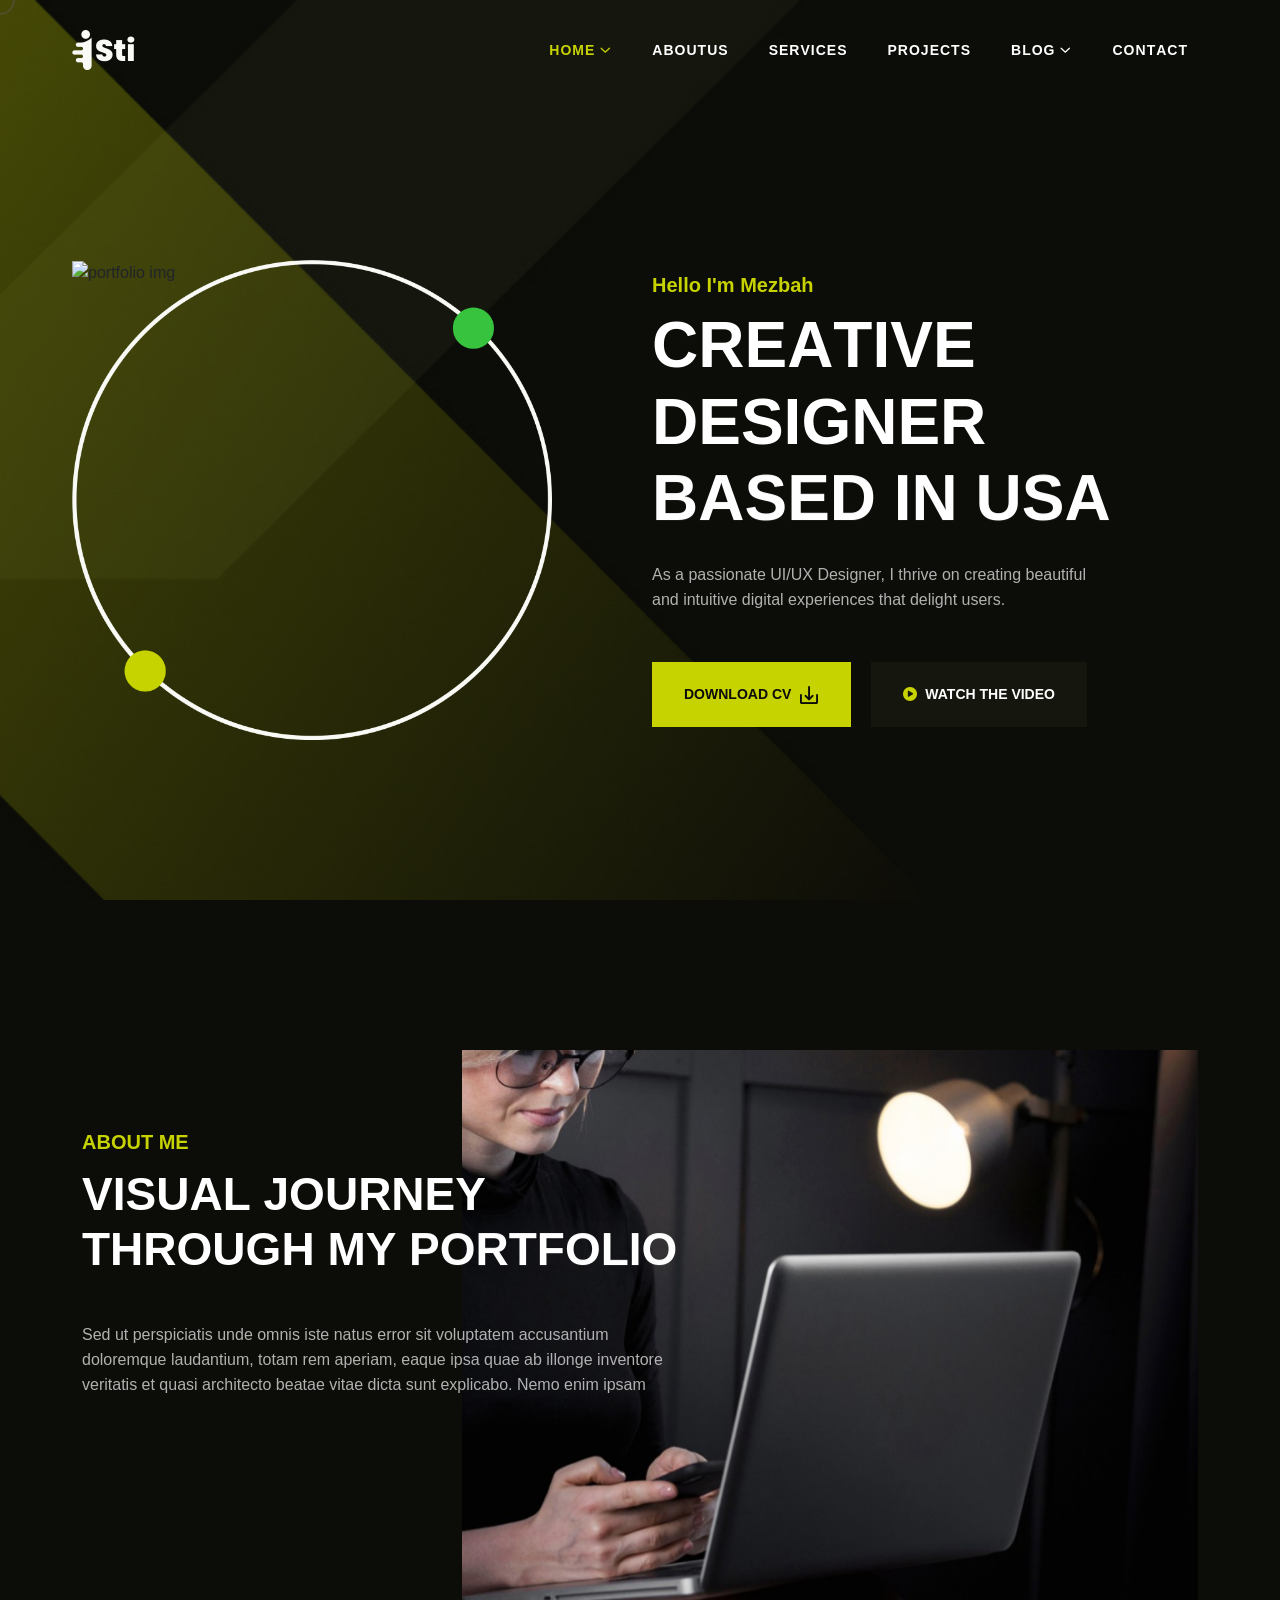
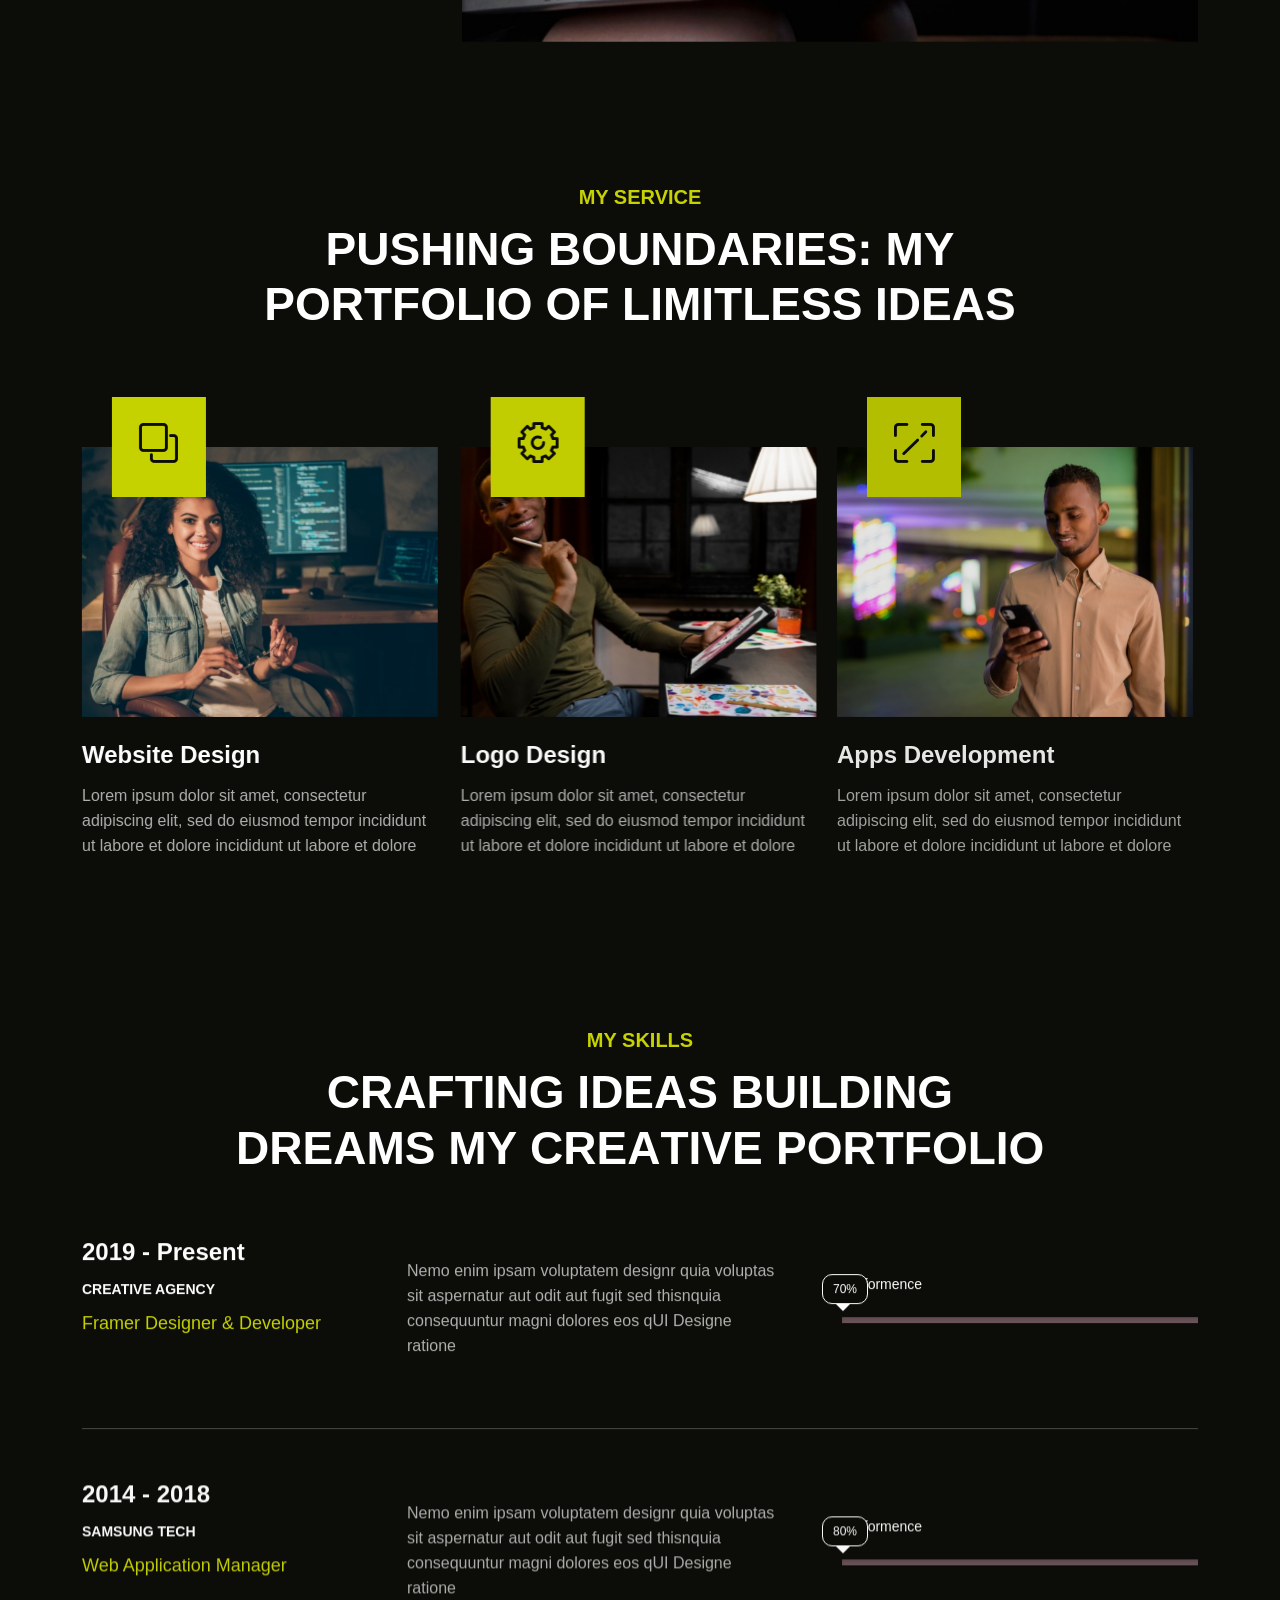
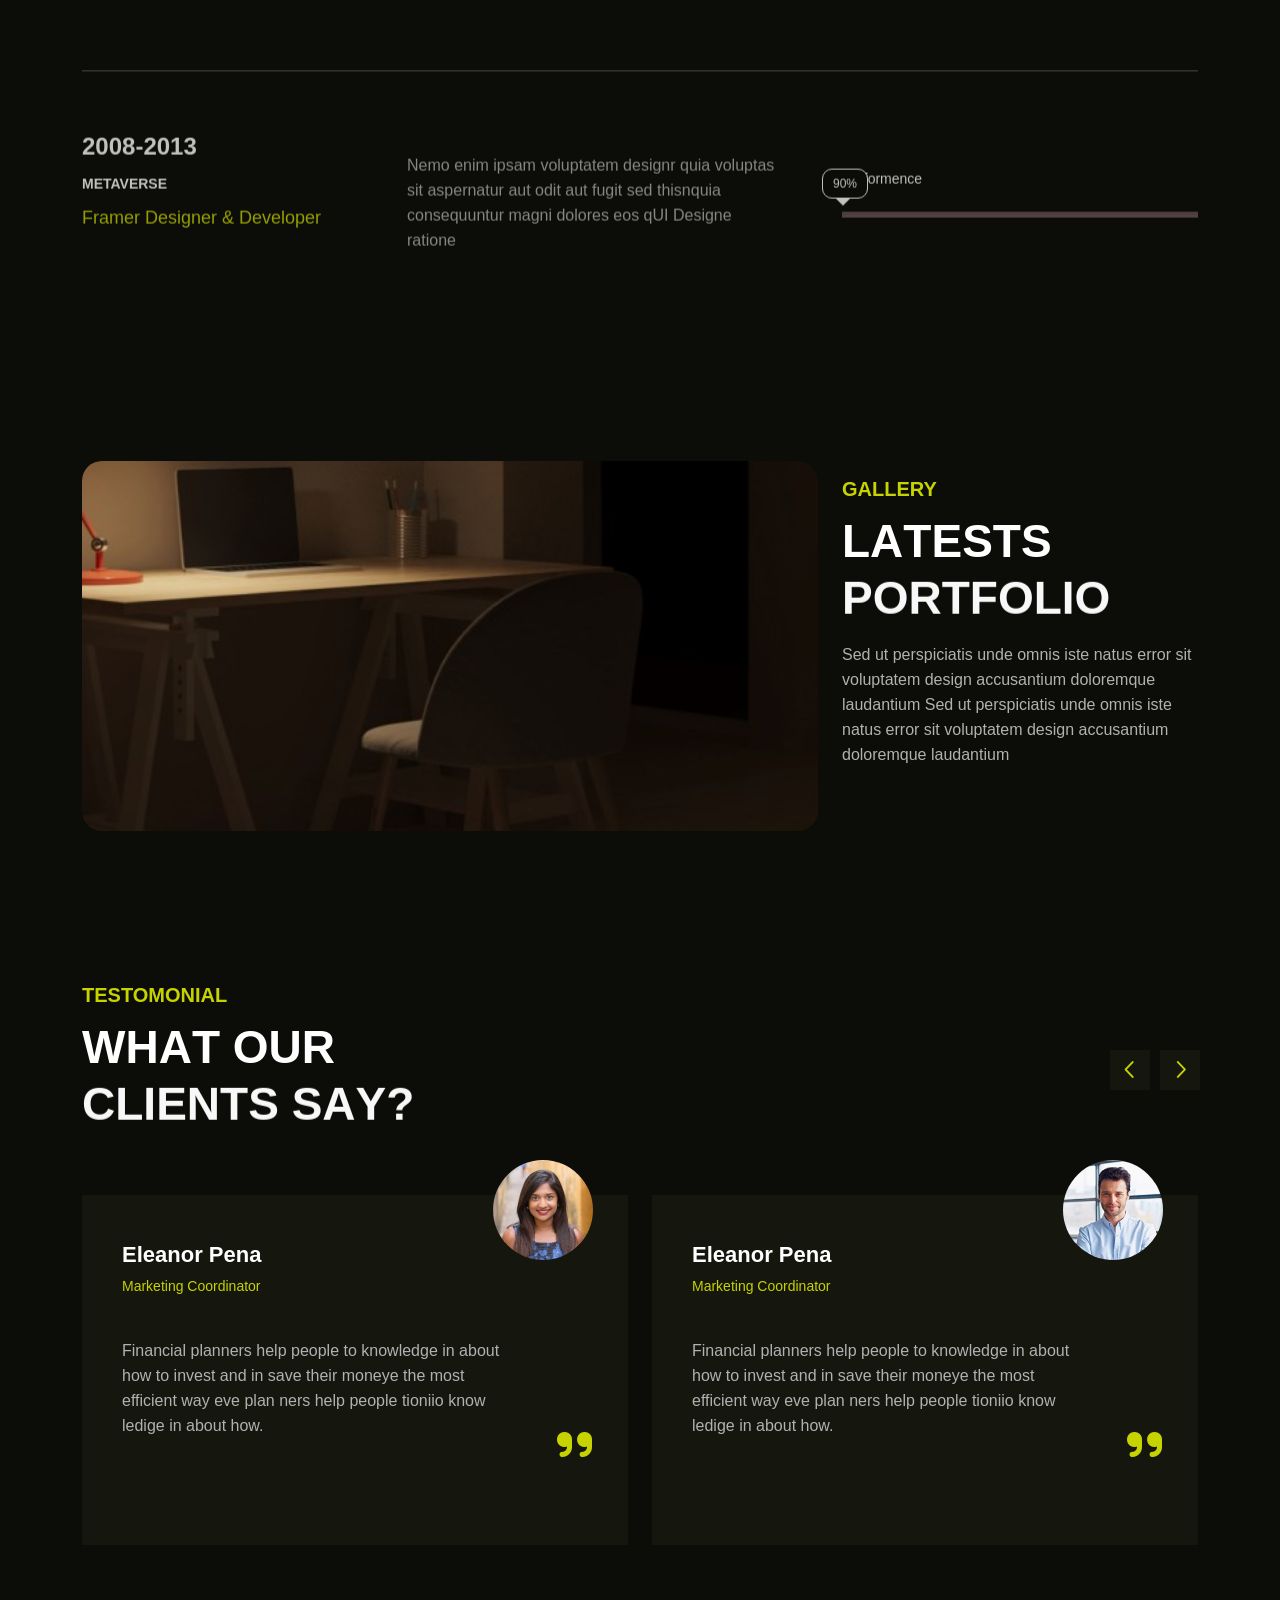
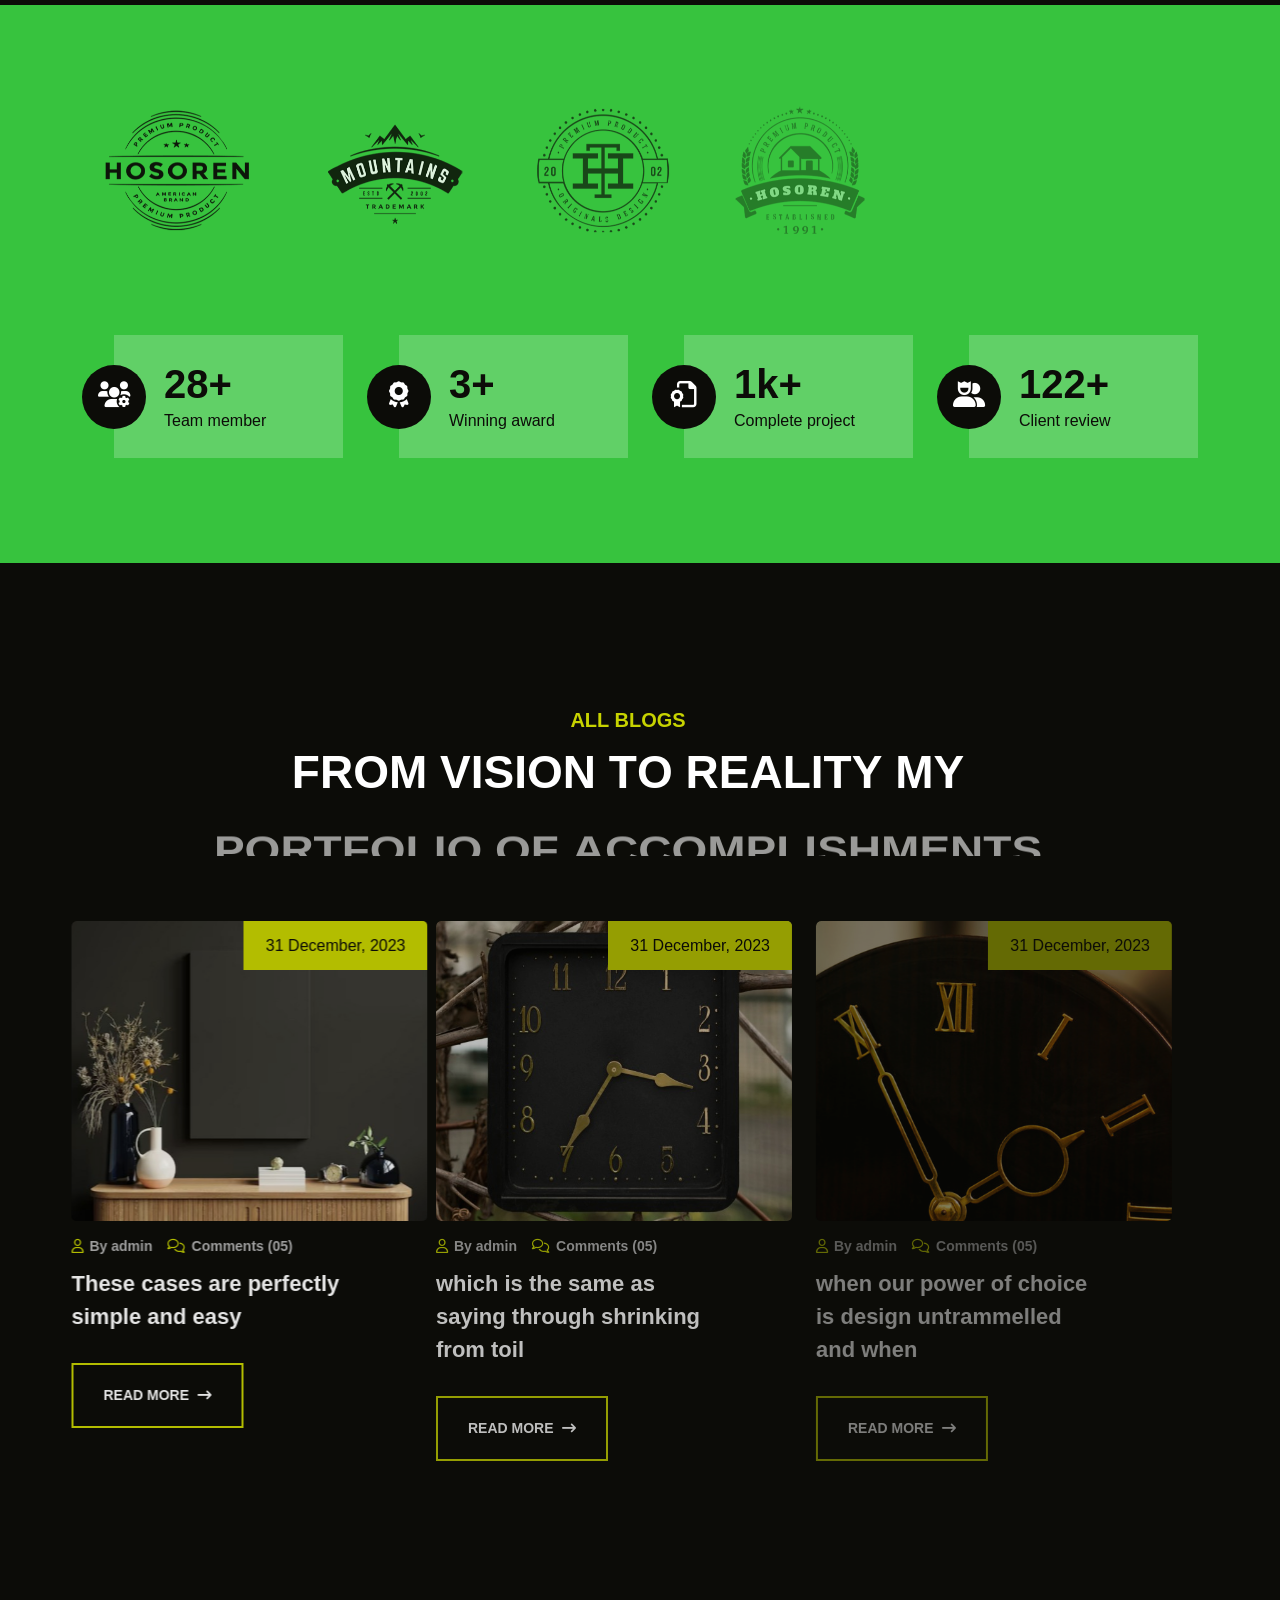
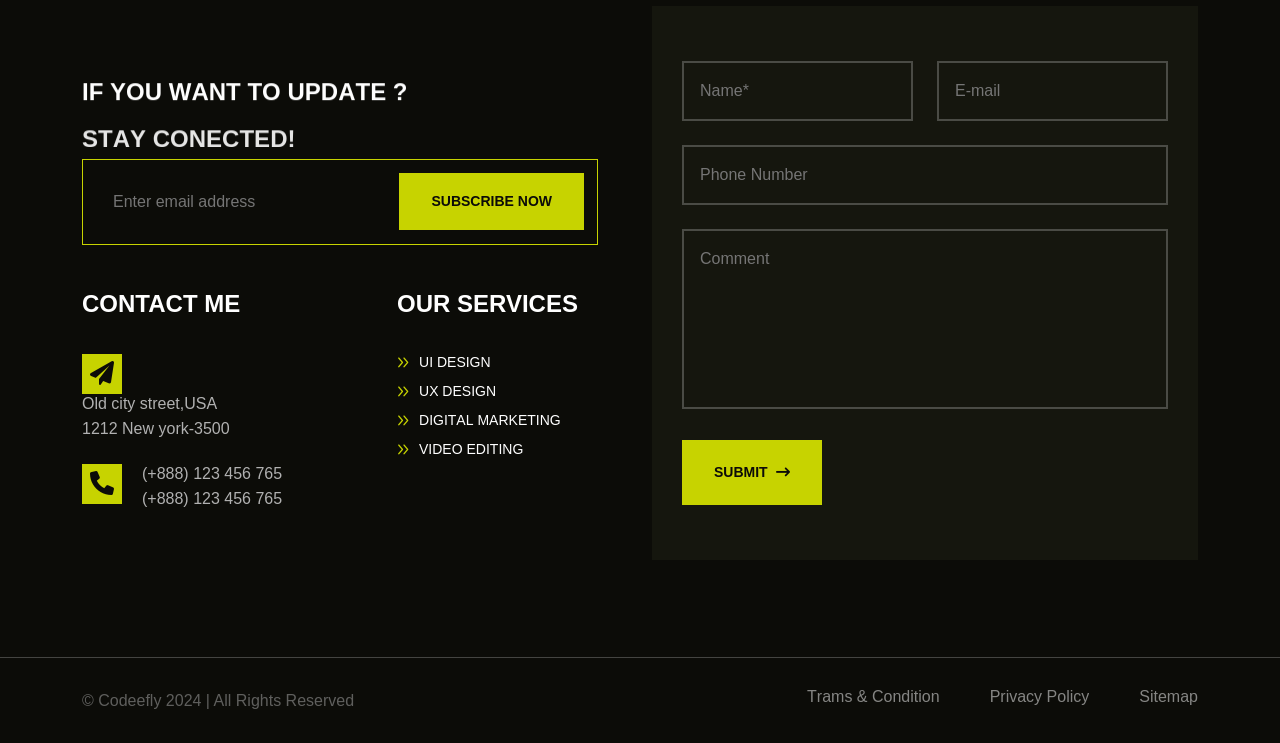
==== index.html @ 2362c5e7 "1st push" ====
<!DOCTYPE html>
<html lang="en">
  
<!-- Mirrored from isti-html.vercel.app/index.html by HTTrack Website Copier/3.x [XR&CO'2014], Fri, 12 Jun 2026 09:55:33 GMT -->
<!-- Added by HTTrack --><meta http-equiv="content-type" content="text/html;charset=utf-8" /><!-- /Added by HTTrack -->
<head>
    <meta charset="UTF-8" />
    <meta http-equiv="X-UA-Compatible" content="IE=edge" />
    <meta name="viewport" content="width=device-width, initial-scale=1" />
    <meta
      name="keywords"
      content="html, personal, personal portfolio, dark, minimal, html template, site template, designer, developer, youtuber, vloger, bloger, bootstrap, dark theme, personal dark theme, personal dark template"
    />
    <meta name="description" content="Isti personal portfolio HTML Template." />
    <meta name="author" content="codeefly" />
    <title>Isti - Creative Portfolio HTML Template</title>
    <link rel="icon" type="image/png" href="images/favicon.png" />
    <link rel="stylesheet" href="css/font-awesome-pro.css" />
    <link rel="stylesheet" href="css/plugin.css" />
    <link rel="stylesheet" href="css/spacing.css" />
    <link rel="stylesheet" href="css/scroll_top.css" />
    <link rel="stylesheet" href="css/style.css" />
    <link rel="stylesheet" href="css/responsive.css" />
    <link rel="stylesheet" href="isti-icon/style.css" />
  </head>

  <body>
    <!--================================
        PRELOADER START
    =================================-->
    <div class="preloader">
      <svg viewBox="0 0 1000 1000" preserveAspectRatio="none">
        <path id="svg" d="M0,1005S175,995,500,995s500,5,500,5V0H0Z"></path>
      </svg>
      <h5 class="preloader-text">Isti</h5>
    </div>
    <!--================================
        PRELOADER END
    =================================-->
    <!--============================
        MAIN MANU START
    ==============================-->
    <nav class="navbar navbar-expand-lg tf__main_menu pl_50 pr_60">
      <div class="container-fluid">
        <a class="navbar-brand" href="index.html"
          ><img src="images/logo_1.png" alt="logo" class="img-fluid w-100"
        /></a>
        <button
          class="navbar-toggler"
          type="button"
          data-bs-toggle="collapse"
          data-bs-target="#navbarSupportedContent"
          aria-controls="navbarSupportedContent"
          aria-expanded="false"
          aria-label="Toggle navigation"
        >
          <i class="far fa-stream menu_icon_bar"></i>
          <i class="far fa-times close_icon_close"></i>
        </button>
        <div class="collapse navbar-collapse" id="navbarSupportedContent">
          <ul class="navbar-nav ms-auto">
            <li class="nav-item">
              <a class="nav-link active text_hover_animaiton" href="#"
                >Home <i class="far fa-angle-down"></i
              ></a>
              <ul class="tf__dropdown">
                <li><a href="index.html">Multipage</a></li>
                <li><a href="index-2.html">Onepage</a></li>
              </ul>
            </li>
            <li class="nav-item">
              <a class="nav-link text_hover_animaiton" href="#about"
                >About Us</a
              >
            </li>
            <li class="nav-item">
              <a class="nav-link text_hover_animaiton" href="#service"
                >Services</a
              >
            </li>
            <li class="nav-item">
              <a class="nav-link text_hover_animaiton" href="#projects"
                >Projects</a
              >
            </li>
            <li class="nav-item">
              <a class="nav-link text_hover_animaiton" href="#"
                >Blog <i class="far fa-angle-down"></i
              ></a>
              <ul class="tf__dropdown">
                <li><a href="blog.html">blog</a></li>
                <li><a href="blog-details.html">blog details</a></li>
              </ul>
            </li>
            <li class="nav-item">
              <a class="nav-link text_hover_animaiton" href="contact.html"
                >Contact
              </a>
            </li>
          </ul>
        </div>
      </div>
    </nav>

    <!--============================
        MAIN MANU END
    ==============================-->

    <!--============================
        BANNER START
    ==============================-->
    <section
      class="tf__banner pt_100 pl_60 pr_60 bg-fixed"
      style="background: url(images/banner_bg.jpg)"
    >
      <div class="container-fluid h-100">
        <div class="row align-items-center h-100">
          <div class="col-xxl-6 col-xl-6">
            <div class="tf__banner_img">
              <img
                src="images/banner_img.png"
                alt="portfolio img"
                class="img-fluid w-100"
              />
            </div>
          </div>
          <div class="col-xxl-5 col-xl-6 ms-auto">
            <div class="tf__banner_text">
              <h3 data-text-animation="rotate-in">Hello I'm Mezbah</h3>
              <h1 data-text-animation="rotate-in">
                CREATIVE DESIGNER BASED IN USA
              </h1>
              <p>
                As a passionate UI/UX Designer, I thrive on creating beautiful
                and intuitive digital experiences that delight users.
              </p>

              <ul class="d-flex flex-wrap">
                <li>
                  <a
                    href="#"
                    class="tf__common_btn d-flex align-items-center download_btn"
                    >Download Cv <i class="isti-download"></i
                  ></a>
                </li>
                <li>
                  <a
                    class="tf__common_btn tf___video_btn venobox"
                    data-autoplay="true"
                    data-vbtype="video"
                    href="https://youtu.be/668nUCeBHyY?si=sHtcsCQRzAET5GOt"
                  >
                    <i class="fa-sharp fa-solid fa-circle-play"></i>Watch The
                    Video</a
                  >
                </li>
              </ul>
            </div>
          </div>
        </div>
      </div>
    </section>
    <!--============================
        BANNER END
    ==============================-->

    <!--============================
        ABOUT START
    ==============================-->
    <section class="tf__about pt_150" id="about">
      <div class="container">
        <div class="row">
          <div class="col-xl-4 col-lg-4">
            <div class="tf__common_heading tf__about_text">
              <h5>About Me</h5>
              <h2 data-text-animation="rotate-in" data-split="word">
                Visual Journey through my Portfolio
              </h2>
              <p>
                Sed ut perspiciatis unde omnis iste natus error sit voluptatem
                accusantium doloremque laudantium, totam rem aperiam, eaque ipsa
                quae ab illonge inventore veritatis et quasi architecto beatae
                vitae dicta sunt explicabo. Nemo enim ipsam
              </p>
            </div>
          </div>
          <div class="col-xl-8 col-lg-8">
            <div class="tf__about_img">
              <img
                src="images/about_img.jpg"
                alt="about img"
                class="img-fluid w-100 parallax-image"
              />
            </div>
          </div>
        </div>
      </div>
    </section>
    <!--============================
        ABOUT END
    ==============================-->

    <!--============================
        SERVICE START
    ==============================-->
    <section class="tf__service pt_145" id="service">
      <div class="container">
        <div class="row justify-content-center">
          <div class="col-xl-9">
            <div class="tf__common_heading tf__common_heading2">
              <h5>My service</h5>
              <h2 data-text-animation="rotate-in" data-split="word">
                Pushing Boundaries: My Portfolio of Limitless Ideas
              </h2>
            </div>
          </div>
        </div>
        <div class="row">
          <div class="col-xl-4 col-md-6">
            <div class="tf__single_service" data-animation="fade-left">
              <div class="tf__single_service_img">
                <div data-animation="img-blur">
                  <img
                    src="images/service_1.jpg"
                    alt="service"
                    class="img-fluid w-100"
                  />
                </div>
                <span><i class="isti-copy1"></i></span>
              </div>
              <div class="tf__single_service_text">
                <a href="#">Website Design</a>
                <p>
                  Lorem ipsum dolor sit amet, consectetur adipiscing elit, sed
                  do eiusmod tempor incididunt ut labore et dolore incididunt ut
                  labore et dolore
                </p>
              </div>
            </div>
          </div>
          <div class="col-xl-4 col-md-6">
            <div
              class="tf__single_service"
              data-animation="fade-left"
              data-delay=".25"
            >
              <div class="tf__single_service_img">
                <div data-animation="img-blur">
                  <img
                    src="images/service_2.jpg"
                    alt="service"
                    class="img-fluid w-100"
                  />
                </div>
                <span><i class="isti-settings"></i></span>
              </div>
              <div class="tf__single_service_text">
                <a href="#">Logo Design</a>
                <p>
                  Lorem ipsum dolor sit amet, consectetur adipiscing elit, sed
                  do eiusmod tempor incididunt ut labore et dolore incididunt ut
                  labore et dolore
                </p>
              </div>
            </div>
          </div>
          <div class="col-xl-4 col-md-6">
            <div
              class="tf__single_service"
              data-animation="fade-left"
              data-delay=".5"
            >
              <div class="tf__single_service_img">
                <div data-animation="img-blur">
                  <img
                    src="images/service_3.jpg"
                    alt="service"
                    class="img-fluid w-100"
                  />
                </div>
                <span><i class="isti-fullscreen"></i></span>
              </div>
              <div class="tf__single_service_text">
                <a href="#">Apps Development</a>
                <p>
                  Lorem ipsum dolor sit amet, consectetur adipiscing elit, sed
                  do eiusmod tempor incididunt ut labore et dolore incididunt ut
                  labore et dolore
                </p>
              </div>
            </div>
          </div>
        </div>
      </div>
    </section>
    <!--============================
        SERVICE END
    ==============================-->

    <!--============================
        SKILL START
    ==============================-->
    <section class="tf__skill pt_140">
      <div class="container">
        <div class="row justify-content-center">
          <div class="col-xl-9">
            <div
              class="tf__common_heading tf__common_heading2 tf__skiil_heading"
            >
              <h5>MY Skills</h5>
              <h2 data-text-animation="rotate-in" data-split="word">
                Crafting Ideas Building Dreams My Creative Portfolio
              </h2>
            </div>
          </div>
        </div>
        <div class="row">
          <div class="col-xl-12">
            <div class="tf__single_skill" data-animation="fade-bottom">
              <div class="row">
                <div class="col-xl-3 col-lg-3">
                  <div class="tf__single_skill_left">
                    <h6>2019 - Present</h6>
                    <span>Creative Agency</span>
                    <p>Framer Designer & Developer</p>
                  </div>
                </div>
                <div class="col-xl-5 col-lg-5">
                  <div class="tf__single_skill_middle">
                    <p>
                      Nemo enim ipsam voluptatem designr quia voluptas sit
                      aspernatur aut odit aut fugit sed thisnquia consequuntur
                      magni dolores eos qUI Designe ratione
                    </p>
                  </div>
                </div>
                <div class="col-xl-4 col-lg-4">
                  <div class="tf__team_skills_bar_single">
                    <p>Performence</p>
                    <div id="bar1" class="barfiller">
                      <div class="tipWrap">
                        <span class="tip"> 70% </span>
                      </div>
                      <span class="fill" data-percentage="70"></span>
                    </div>
                  </div>
                </div>
              </div>
            </div>
          </div>
          <div class="col-xl-12">
            <div
              class="tf__single_skill"
              data-animation="fade-bottom"
              data-delay=".25"
            >
              <div class="row">
                <div class="col-xl-3 col-lg-3">
                  <div class="tf__single_skill_left">
                    <h6>2014 - 2018</h6>
                    <span>Samsung tech</span>
                    <p>Web Application Manager</p>
                  </div>
                </div>
                <div class="col-xl-5 col-lg-5">
                  <div class="tf__single_skill_middle">
                    <p>
                      Nemo enim ipsam voluptatem designr quia voluptas sit
                      aspernatur aut odit aut fugit sed thisnquia consequuntur
                      magni dolores eos qUI Designe ratione
                    </p>
                  </div>
                </div>
                <div class="col-xl-4 col-lg-4">
                  <div class="tf__team_skills_bar_single">
                    <p>Performence</p>
                    <div id="bar2" class="barfiller">
                      <div class="tipWrap">
                        <span class="tip"></span>
                      </div>
                      <span class="fill" data-percentage="80"></span>
                    </div>
                  </div>
                </div>
              </div>
            </div>
          </div>
          <div class="col-xl-12">
            <div
              class="tf__single_skill"
              data-animation="fade-bottom"
              data-delay=".75"
            >
              <div class="row">
                <div class="col-xl-3 col-lg-3">
                  <div class="tf__single_skill_left">
                    <h6>2008-2013</h6>
                    <span>METAVERSE </span>
                    <p>Framer Designer & Developer</p>
                  </div>
                </div>
                <div class="col-xl-5 col-lg-5">
                  <div class="tf__single_skill_middle">
                    <p>
                      Nemo enim ipsam voluptatem designr quia voluptas sit
                      aspernatur aut odit aut fugit sed thisnquia consequuntur
                      magni dolores eos qUI Designe ratione
                    </p>
                  </div>
                </div>
                <div class="col-xl-4 col-lg-4">
                  <div class="tf__team_skills_bar_single">
                    <p>Performence</p>
                    <div id="bar3" class="barfiller">
                      <div class="tipWrap">
                        <span class="tip"></span>
                      </div>
                      <span class="fill" data-percentage="90"></span>
                    </div>
                  </div>
                </div>
              </div>
            </div>
          </div>
        </div>
      </div>
    </section>
    <!--============================
        SKILL END
    ==============================-->

    <!--============================
        PORTFOLIO START
    ==============================-->
    <section class="tf__portfolio pt_150" id="projects">
      <div class="container">
        <div class="row">
          <div class="col-xl-8 order-xl-1 order-2">
            <div class="row portfolio_slider">
              <div class="col-xl-6">
                <div class="tf__portfolio_img">
                  <img
                    src="images/portfolio_1.jpg"
                    alt="portfolio img"
                    class="img-fluid w-100"
                  />
                </div>
              </div>
              <div class="col-xl-6">
                <div class="tf__portfolio_img">
                  <img
                    src="images/portfolio_2.jpg"
                    alt="portfolio img"
                    class="img-fluid w-100"
                  />
                </div>
              </div>
              <div class="col-xl-6">
                <div class="tf__portfolio_img">
                  <img
                    src="images/portfolio_1.jpg"
                    alt="portfolio img"
                    class="img-fluid w-100"
                  />
                </div>
              </div>
              <div class="col-xl-6">
                <div class="tf__portfolio_img">
                  <img
                    src="images/portfolio_2.jpg"
                    alt="portfolio img"
                    class="img-fluid w-100"
                  />
                </div>
              </div>
            </div>
          </div>
          <div class="col-xl-4 my-auto order-xl-2 order-1">
            <div class="tf__common_heading tf__portfolio_heading">
              <h5>gallery</h5>
              <h2 data-text-animation="rotate-in">Latests Portfolio</h2>
              <p>
                Sed ut perspiciatis unde omnis iste natus error sit voluptatem
                design accusantium doloremque laudantium Sed ut perspiciatis
                unde omnis iste natus error sit voluptatem design accusantium
                doloremque laudantium
              </p>
            </div>
          </div>
        </div>
      </div>
    </section>
    <!--============================
        PORTFOLIO END
    ==============================-->

    <!--============================
        TESTIMONIAL START
    ==============================-->
    <section class="tf__testimonial pt_145">
      <div class="container">
        <div class="row">
          <div class="col-xl-5">
            <div class="tf__common_heading tf__testimonial_heading">
              <h5>Testomonial</h5>
              <h2 data-text-animation="rotate-in">What our clients say?</h2>
            </div>
          </div>
        </div>
        <div class="tf__testimonial_slider">
          <div class="row testimonial_slider">
            <div class="col-xl-6">
              <div class="tf__single_testimonial">
                <div class="tf__single_testimonial_img">
                  <img
                    src="images/testimonial_1.jpg"
                    alt="testimonial"
                    class="img-fluid w-100"
                  />
                </div>
                <h4>Eleanor Pena</h4>
                <span>Marketing Coordinator</span>
                <p>
                  Financial planners help people to knowledge in about how to
                  invest and in save their moneye the most efficient way eve
                  plan ners help people tioniio know ledige in about how.
                </p>
              </div>
            </div>
            <div class="col-xl-6">
              <div class="tf__single_testimonial">
                <div class="tf__single_testimonial_img">
                  <img
                    src="images/testimonial_2.jpg"
                    alt="testimonial"
                    class="img-fluid w-100"
                  />
                </div>
                <h4>Eleanor Pena</h4>
                <span>Marketing Coordinator</span>
                <p>
                  Financial planners help people to knowledge in about how to
                  invest and in save their moneye the most efficient way eve
                  plan ners help people tioniio know ledige in about how.
                </p>
              </div>
            </div>
            <div class="col-xl-6">
              <div class="tf__single_testimonial">
                <div class="tf__single_testimonial_img">
                  <img
                    src="images/testimonial_1.jpg"
                    alt="testimonial"
                    class="img-fluid w-100"
                  />
                </div>
                <h4>Eleanor Pena</h4>
                <span>Marketing Coordinator</span>
                <p>
                  Financial planners help people to knowledge in about how to
                  invest and in save their moneye the most efficient way eve
                  plan ners help people tioniio know ledige in about how.
                </p>
              </div>
            </div>
          </div>
        </div>
      </div>
    </section>
    <!--============================
        TESTIMONIAL END
    ==============================-->

    <!--============================
        EXPERIANCE START
    ==============================-->
    <section class="tf__experiance pt_100 pb_80">
      <div class="container-fluid">
        <div class="tf__brand pl_90 pr_100">
          <div class="row justify-content-xl-between justify-content-center">
            <div class="col-xl-2 col-sm-6 col-md-4 col-lg-4 col-6">
              <div
                class="tf__brand_img"
                data-animation="fade-left"
                data-offset="100"
              >
                <img
                  src="images/brand_1.png"
                  alt="company logo"
                  class="img-fluid w-100"
                />
              </div>
            </div>
            <div class="col-xl-2 col-sm-6 col-md-4 col-lg-4 col-6">
              <div
                class="tf__brand_img"
                data-animation="fade-left"
                data-offset="100"
                data-delay=".25"
              >
                <img
                  src="images/brand_2.png"
                  alt="company logo"
                  class="img-fluid w-100"
                />
              </div>
            </div>
            <div class="col-xl-2 col-sm-6 col-md-4 col-lg-4 col-6">
              <div
                class="tf__brand_img"
                data-animation="fade-left"
                data-offset="100"
                data-delay=".5"
              >
                <img
                  src="images/brand_3.png"
                  alt="company logo"
                  class="img-fluid w-100"
                />
              </div>
            </div>
            <div class="col-xl-2 col-sm-6 col-md-4 col-lg-4 col-6">
              <div
                class="tf__brand_img"
                data-animation="fade-left"
                data-offset="100"
                data-delay=".75"
              >
                <img
                  src="images/brand_4.png"
                  alt="company logo"
                  class="img-fluid w-100"
                />
              </div>
            </div>
            <div class="col-xl-2 col-sm-6 col-md-4 col-lg-4 col-6">
              <div
                class="tf__brand_img"
                data-animation="fade-left"
                data-offset="100"
                data-delay="1"
              >
                <img
                  src="images/brand_5.png"
                  alt="company logo"
                  class="img-fluid w-100"
                />
              </div>
            </div>
          </div>
        </div>
      </div>
      <div class="tf__counter pt_75">
        <div class="container">
          <div class="row">
            <div class="col-xl-3 col-md-6">
              <div class="tf__single_counter">
                <h4><span class="counter">200</span>+</h4>
                <p>Team member</p>
                <h5 class="tf__counter_icon">
                  <i class="fas fa-users-cog"></i>
                </h5>
              </div>
            </div>
            <div class="col-xl-3 col-md-6">
              <div class="tf__single_counter">
                <h4><span class="counter">20</span>+</h4>
                <p>Winning award</p>
                <h5 class="tf__counter_icon"><i class="fas fa-award"></i></h5>
              </div>
            </div>
            <div class="col-xl-3 col-md-6">
              <div class="tf__single_counter">
                <h4><span class="counter">10</span>k+</h4>
                <p>Complete project</p>
                <h5 class="tf__counter_icon">
                  <i class="far fa-file-certificate"></i>
                </h5>
              </div>
            </div>
            <div class="col-xl-3 col-md-6">
              <div class="tf__single_counter">
                <h4><span class="counter">900</span>+</h4>
                <p>Client review</p>
                <h5 class="tf__counter_icon">
                  <i class="fas fa-users-crown"></i>
                </h5>
              </div>
            </div>
          </div>
        </div>
      </div>
    </section>
    <!--============================
        EXPERIANCE END
    ==============================-->

    <!--============================
        BLOG START
    ==============================-->
    <section class="tf__blog pt_145 pb_120">
      <div class="container">
        <div class="row">
          <div class="row justify-content-center">
            <div class="col-xl-10">
              <div
                class="tf__common_heading tf__common_heading2 tf__blog_heading"
              >
                <h5>ALL Blogs</h5>
                <h2 data-text-animation="rotate-in">
                  From Vision to Reality My Portfolio of Accomplishments
                </h2>
              </div>
            </div>
          </div>
        </div>
        <div class="row">
          <div class="col-xl-4 col-md-6">
            <div
              class="tf__single_blog"
              data-animation="fade-left"
              data-offset="100"
            >
              <div class="tf__single_blog_img">
                <a
                  href="blog-details.html"
                  data-cursor='<i class="fa-light fa-arrow-up-right"></i>'
                >
                  <img
                    src="images/blog_1.jpg"
                    alt="blog img"
                    class="img-fluid w-100"
                /></a>
                <p>31 December, 2023</p>
              </div>
              <div class="tf__single_blog_text">
                <ul class="d-flex flex-wrap">
                  <li><i class="far fa-user"></i>By admin</li>
                  <li><i class="far fa-comments"></i>Comments (05)</li>
                </ul>
                <a href="blog-details.html" class="tf__single_blog_heading"
                  >These cases are perfectly simple and easy</a
                >

                <a href="blog-details.html" class="tf__common_btn tf__blog_btn"
                  >read more<i class="fa-solid fa-arrow-right-long"></i
                ></a>
              </div>
            </div>
          </div>
          <div class="col-xl-4 col-md-6">
            <div
              class="tf__single_blog"
              data-animation="fade-left"
              data-delay=".25"
              data-offset="100"
            >
              <div class="tf__single_blog_img">
                <a
                  href="blog-details.html"
                  data-cursor='<i class="fa-light fa-arrow-up-right"></i>'
                >
                  <img
                    src="images/blog_2.jpg"
                    alt="blog img"
                    class="img-fluid w-100"
                /></a>
                <p>31 December, 2023</p>
              </div>
              <div class="tf__single_blog_text">
                <ul class="d-flex flex-wrap">
                  <li><i class="far fa-user"></i>By admin</li>
                  <li><i class="far fa-comments"></i>Comments (05)</li>
                </ul>
                <a href="blog-details.html" class="tf__single_blog_heading"
                  >which is the same as saying through shrinking from toil
                </a>

                <a href="blog-details.html" class="tf__common_btn tf__blog_btn"
                  >read more<i class="fa-solid fa-arrow-right-long"></i
                ></a>
              </div>
            </div>
          </div>
          <div class="col-xl-4 col-md-6">
            <div
              class="tf__single_blog"
              data-animation="fade-left"
              data-delay=".5"
            >
              <div class="tf__single_blog_img">
                <a
                  href="blog-details.html"
                  data-cursor='<i class="fa-light fa-arrow-up-right"></i>'
                >
                  <img
                    src="images/blog_3.jpg"
                    alt="blog img"
                    class="img-fluid w-100"
                /></a>
                <p>31 December, 2023</p>
              </div>
              <div class="tf__single_blog_text">
                <ul class="d-flex flex-wrap">
                  <li><i class="far fa-user"></i>By admin</li>
                  <li><i class="far fa-comments"></i>Comments (05)</li>
                </ul>
                <a href="blog-details.html" class="tf__single_blog_heading"
                  >when our power of choice is design untrammelled and when</a
                >

                <a href="blog-details.html" class="tf__common_btn tf__blog_btn"
                  >read more<i class="fa-solid fa-arrow-right-long"></i
                ></a>
              </div>
            </div>
          </div>
        </div>
      </div>
    </section>
    <!--============================
        BLOG END
    ==============================-->

    <!--============================
        CONTACT START
    ==============================-->
    <section class="tf__contact pb_80">
      <div class="container">
        <div class="row">
          <div class="col-xl-6 col-md-12">
            <div class="tf__contact_area">
              <h4 data-text-animation="rotate-in">IF YOU WANT TO UPDATE ?</h4>
              <h4 data-text-animation="rotate-in" data-delay=".25">
                STAY CONECTED!
              </h4>
              <div class="tf__contact_mail">
                <input type="text" placeholder="Enter email address" />
                <a href="#" class="tf__subscribtion">SUBSCRIBE NOW</a>
              </div>
              <div class="row justify-content-between">
                <div class="col-xl-5 col-md-5">
                  <div class="tf__contact_address">
                    <h4>Contact Me</h4>
                    <div class="tf__single_address d-flex flex-wrap">
                      <span
                        ><i class="fa-sharp fa-solid fa-paper-plane"></i
                      ></span>
                      <div class="tf__address_area">
                        <p>Old city street,USA</p>
                        <p>1212 New york-3500</p>
                      </div>
                    </div>
                    <div class="tf__single_address d-flex flex-wrap">
                      <span><i class="fa-sharp fa-solid fa-phone"></i></span>
                      <div class="tf__address_area">
                        <p>(+888) 123 456 765</p>
                        <p>(+888) 123 456 765</p>
                      </div>
                    </div>
                  </div>
                </div>
                <div class="col-xl-5 col-md-5">
                  <div class="tf__contact_address">
                    <h4>OUR SERVICES</h4>
                    <ul>
                      <li>
                        <a href="#"
                          ><i class="far fa-angle-double-right"></i
                          ><span class="text_hover_animaiton"
                            >UI Design</span
                          ></a
                        >
                      </li>
                      <li>
                        <a href="#"
                          ><i class="far fa-angle-double-right"></i
                          ><span class="text_hover_animaiton"
                            >UX Design</span
                          ></a
                        >
                      </li>
                      <li>
                        <a href="#"
                          ><i class="far fa-angle-double-right"></i
                          ><span class="text_hover_animaiton"
                            >Digital Marketing</span
                          ></a
                        >
                      </li>
                      <li>
                        <a href="#"
                          ><i class="far fa-angle-double-right"></i>
                          <span class="text_hover_animaiton"
                            >Video Editing</span
                          ></a
                        >
                      </li>
                    </ul>
                  </div>
                </div>
              </div>
            </div>
          </div>

          <div class="col-xl-6">
            <form class="tf__form">
              <div class="row">
                <div class="col-xl-6">
                  <div class="tf__single_form">
                    <input type="text" placeholder="Name*" />
                  </div>
                </div>
                <div class="col-xl-6">
                  <div class="tf__single_form">
                    <input type="email" placeholder="E-mail" />
                  </div>
                </div>
                <div class="col-xl-12">
                  <div class="tf__single_form">
                    <input type="text" placeholder="Phone Number" />
                  </div>
                </div>
                <div class="col-xl-12">
                  <div class="tf__single_form">
                    <textarea rows="6" placeholder="Comment"></textarea>
                  </div>
                </div>
                <div class="col-xl-12">
                  <div class="tf__single_form">
                    <button type="submit" class="tf__common_btn">
                      Submit<i class="fa-solid fa-arrow-right-long"></i>
                    </button>
                  </div>
                </div>
              </div>
            </form>
          </div>
        </div>
      </div>
    </section>
    <!--============================
        CONTACT END
    ==============================-->

    <!--============================
        COPYRIGHT START
    ==============================-->
    <section class="tf__copyright">
      <div class="container">
        <div class="col-xl-12">
          <div
            class="tf__main_copyright d-flex flex-wrap justify-content-between"
          >
            <p>© Codeefly 2024 | All Rights Reserved</p>
            <ul class="d-flex flex-wrap">
              <li>
                <a href="#" class="text_hover_animaiton">Trams & Condition</a>
              </li>
              <li>
                <a href="#" class="text_hover_animaiton">Privacy Policy</a>
              </li>
              <li><a href="#" class="text_hover_animaiton">Sitemap</a></li>
            </ul>
          </div>
        </div>
      </div>
    </section>
    <!--============================
        COPYRIGHT END
    ==============================-->

    <!--================================
        SCROLL BUTTON START
    =================================-->
    <div class="progress-wrap c-pointer">
      <svg
        class="progress-circle svg-content"
        width="100%"
        height="100%"
        viewBox="-1 -1 102 102"
      >
        <path d="M50,1 a49,49 0 0,1 0,98 a49,49 0 0,1 0,-98" />
      </svg>
    </div>
    <!--================================
        SCROLL BUTTON END
    =================================-->

    <div id="magic-cursor">
      <div id="ball"></div>
    </div>
    <!--js-->
    <script src="js/plugin.js"></script>
    <script src="js/animation.js"></script>
    <script src="js/scroll_top.js"></script>
    <script src="js/main.js"></script>
  </body>

<!-- Mirrored from isti-html.vercel.app/index.html by HTTrack Website Copier/3.x [XR&CO'2014], Fri, 12 Jun 2026 09:55:47 GMT -->
</html>
---- css/plugin.css ----
@charset "UTF-8";/*!
 * Bootstrap  v5.3.2 (https://getbootstrap.com/)
 * Copyright 2011-2023 The Bootstrap Authors
 * Licensed under MIT (https://github.com/twbs/bootstrap/blob/main/LICENSE)
 */:root,[data-bs-theme=light]{--bs-blue:#0d6efd;--bs-indigo:#6610f2;--bs-purple:#6f42c1;--bs-pink:#d63384;--bs-red:#dc3545;--bs-orange:#fd7e14;--bs-yellow:#ffc107;--bs-green:#198754;--bs-teal:#20c997;--bs-cyan:#0dcaf0;--bs-black:#000;--bs-white:#fff;--bs-gray:#6c757d;--bs-gray-dark:#343a40;--bs-gray-100:#f8f9fa;--bs-gray-200:#e9ecef;--bs-gray-300:#dee2e6;--bs-gray-400:#ced4da;--bs-gray-500:#adb5bd;--bs-gray-600:#6c757d;--bs-gray-700:#495057;--bs-gray-800:#343a40;--bs-gray-900:#212529;--bs-primary:#0d6efd;--bs-secondary:#6c757d;--bs-success:#198754;--bs-info:#0dcaf0;--bs-warning:#ffc107;--bs-danger:#dc3545;--bs-light:#f8f9fa;--bs-dark:#212529;--bs-primary-rgb:13,110,253;--bs-secondary-rgb:108,117,125;--bs-success-rgb:25,135,84;--bs-info-rgb:13,202,240;--bs-warning-rgb:255,193,7;--bs-danger-rgb:220,53,69;--bs-light-rgb:248,249,250;--bs-dark-rgb:33,37,41;--bs-primary-text-emphasis:#052c65;--bs-secondary-text-emphasis:#2b2f32;--bs-success-text-emphasis:#0a3622;--bs-info-text-emphasis:#055160;--bs-warning-text-emphasis:#664d03;--bs-danger-text-emphasis:#58151c;--bs-light-text-emphasis:#495057;--bs-dark-text-emphasis:#495057;--bs-primary-bg-subtle:#cfe2ff;--bs-secondary-bg-subtle:#e2e3e5;--bs-success-bg-subtle:#d1e7dd;--bs-info-bg-subtle:#cff4fc;--bs-warning-bg-subtle:#fff3cd;--bs-danger-bg-subtle:#f8d7da;--bs-light-bg-subtle:#fcfcfd;--bs-dark-bg-subtle:#ced4da;--bs-primary-border-subtle:#9ec5fe;--bs-secondary-border-subtle:#c4c8cb;--bs-success-border-subtle:#a3cfbb;--bs-info-border-subtle:#9eeaf9;--bs-warning-border-subtle:#ffe69c;--bs-danger-border-subtle:#f1aeb5;--bs-light-border-subtle:#e9ecef;--bs-dark-border-subtle:#adb5bd;--bs-white-rgb:255,255,255;--bs-black-rgb:0,0,0;--bs-font-sans-serif:system-ui,-apple-system,"Segoe UI",Roboto,"Helvetica Neue","Noto Sans","Liberation Sans",Arial,sans-serif,"Apple Color Emoji","Segoe UI Emoji","Segoe UI Symbol","Noto Color Emoji";--bs-font-monospace:SFMono-Regular,Menlo,Monaco,Consolas,"Liberation Mono","Courier New",monospace;--bs-gradient:linear-gradient(180deg, rgba(255, 255, 255, 0.15), rgba(255, 255, 255, 0));--bs-body-font-family:var(--bs-font-sans-serif);--bs-body-font-size:1rem;--bs-body-font-weight:400;--bs-body-line-height:1.5;--bs-body-color:#212529;--bs-body-color-rgb:33,37,41;--bs-body-bg:#fff;--bs-body-bg-rgb:255,255,255;--bs-emphasis-color:#000;--bs-emphasis-color-rgb:0,0,0;--bs-secondary-color:rgba(33, 37, 41, 0.75);--bs-secondary-color-rgb:33,37,41;--bs-secondary-bg:#e9ecef;--bs-secondary-bg-rgb:233,236,239;--bs-tertiary-color:rgba(33, 37, 41, 0.5);--bs-tertiary-color-rgb:33,37,41;--bs-tertiary-bg:#f8f9fa;--bs-tertiary-bg-rgb:248,249,250;--bs-heading-color:inherit;--bs-link-color:#0d6efd;--bs-link-color-rgb:13,110,253;--bs-link-decoration:underline;--bs-link-hover-color:#0a58ca;--bs-link-hover-color-rgb:10,88,202;--bs-code-color:#d63384;--bs-highlight-color:#212529;--bs-highlight-bg:#fff3cd;--bs-border-width:1px;--bs-border-style:solid;--bs-border-color:#dee2e6;--bs-border-color-translucent:rgba(0, 0, 0, 0.175);--bs-border-radius:0.375rem;--bs-border-radius-sm:0.25rem;--bs-border-radius-lg:0.5rem;--bs-border-radius-xl:1rem;--bs-border-radius-xxl:2rem;--bs-border-radius-2xl:var(--bs-border-radius-xxl);--bs-border-radius-pill:50rem;--bs-box-shadow:0 0.5rem 1rem rgba(0, 0, 0, 0.15);--bs-box-shadow-sm:0 0.125rem 0.25rem rgba(0, 0, 0, 0.075);--bs-box-shadow-lg:0 1rem 3rem rgba(0, 0, 0, 0.175);--bs-box-shadow-inset:inset 0 1px 2px rgba(0, 0, 0, 0.075);--bs-focus-ring-width:0.25rem;--bs-focus-ring-opacity:0.25;--bs-focus-ring-color:rgba(13, 110, 253, 0.25);--bs-form-valid-color:#198754;--bs-form-valid-border-color:#198754;--bs-form-invalid-color:#dc3545;--bs-form-invalid-border-color:#dc3545}[data-bs-theme=dark]{color-scheme:dark;--bs-body-color:#dee2e6;--bs-body-color-rgb:222,226,230;--bs-body-bg:#212529;--bs-body-bg-rgb:33,37,41;--bs-emphasis-color:#fff;--bs-emphasis-color-rgb:255,255,255;--bs-secondary-color:rgba(222, 226, 230, 0.75);--bs-secondary-color-rgb:222,226,230;--bs-secondary-bg:#343a40;--bs-secondary-bg-rgb:52,58,64;--bs-tertiary-color:rgba(222, 226, 230, 0.5);--bs-tertiary-color-rgb:222,226,230;--bs-tertiary-bg:#2b3035;--bs-tertiary-bg-rgb:43,48,53;--bs-primary-text-emphasis:#6ea8fe;--bs-secondary-text-emphasis:#a7acb1;--bs-success-text-emphasis:#75b798;--bs-info-text-emphasis:#6edff6;--bs-warning-text-emphasis:#ffda6a;--bs-danger-text-emphasis:#ea868f;--bs-light-text-emphasis:#f8f9fa;--bs-dark-text-emphasis:#dee2e6;--bs-primary-bg-subtle:#031633;--bs-secondary-bg-subtle:#161719;--bs-success-bg-subtle:#051b11;--bs-info-bg-subtle:#032830;--bs-warning-bg-subtle:#332701;--bs-danger-bg-subtle:#2c0b0e;--bs-light-bg-subtle:#343a40;--bs-dark-bg-subtle:#1a1d20;--bs-primary-border-subtle:#084298;--bs-secondary-border-subtle:#41464b;--bs-success-border-subtle:#0f5132;--bs-info-border-subtle:#087990;--bs-warning-border-subtle:#997404;--bs-danger-border-subtle:#842029;--bs-light-border-subtle:#495057;--bs-dark-border-subtle:#343a40;--bs-heading-color:inherit;--bs-link-color:#6ea8fe;--bs-link-hover-color:#8bb9fe;--bs-link-color-rgb:110,168,254;--bs-link-hover-color-rgb:139,185,254;--bs-code-color:#e685b5;--bs-highlight-color:#dee2e6;--bs-highlight-bg:#664d03;--bs-border-color:#495057;--bs-border-color-translucent:rgba(255, 255, 255, 0.15);--bs-form-valid-color:#75b798;--bs-form-valid-border-color:#75b798;--bs-form-invalid-color:#ea868f;--bs-form-invalid-border-color:#ea868f}*,::after,::before{box-sizing:border-box}@media (prefers-reduced-motion:no-preference){:root{scroll-behavior:smooth}}body{margin:0;font-family:var(--bs-body-font-family);font-size:var(--bs-body-font-size);font-weight:var(--bs-body-font-weight);line-height:var(--bs-body-line-height);color:var(--bs-body-color);text-align:var(--bs-body-text-align);background-color:var(--bs-body-bg);-webkit-text-size-adjust:100%;-webkit-tap-highlight-color:transparent}hr{margin:1rem 0;color:inherit;border:0;border-top:var(--bs-border-width) solid;opacity:.25}.h1,.h2,.h3,.h4,.h5,.h6,h1,h2,h3,h4,h5,h6{margin-top:0;margin-bottom:.5rem;font-weight:500;line-height:1.2;color:var(--bs-heading-color)}.h1,h1{font-size:calc(1.375rem + 1.5vw)}@media (min-width:1200px){.h1,h1{font-size:2.5rem}}.h2,h2{font-size:calc(1.325rem + .9vw)}@media (min-width:1200px){.h2,h2{font-size:2rem}}.h3,h3{font-size:calc(1.3rem + .6vw)}@media (min-width:1200px){.h3,h3{font-size:1.75rem}}.h4,h4{font-size:calc(1.275rem + .3vw)}@media (min-width:1200px){.h4,h4{font-size:1.5rem}}.h5,h5{font-size:1.25rem}.h6,h6{font-size:1rem}p{margin-top:0;margin-bottom:1rem}abbr[title]{-webkit-text-decoration:underline dotted;text-decoration:underline dotted;cursor:help;-webkit-text-decoration-skip-ink:none;text-decoration-skip-ink:none}address{margin-bottom:1rem;font-style:normal;line-height:inherit}ol,ul{padding-left:2rem}dl,ol,ul{margin-top:0;margin-bottom:1rem}ol ol,ol ul,ul ol,ul ul{margin-bottom:0}dt{font-weight:700}dd{margin-bottom:.5rem;margin-left:0}blockquote{margin:0 0 1rem}b,strong{font-weight:bolder}.small,small{font-size:.875em}.mark,mark{padding:.1875em;color:var(--bs-highlight-color);background-color:var(--bs-highlight-bg)}sub,sup{position:relative;font-size:.75em;line-height:0;vertical-align:baseline}sub{bottom:-.25em}sup{top:-.5em}a{color:rgba(var(--bs-link-color-rgb),var(--bs-link-opacity,1));text-decoration:underline}a:hover{--bs-link-color-rgb:var(--bs-link-hover-color-rgb)}a:not([href]):not([class]),a:not([href]):not([class]):hover{color:inherit;text-decoration:none}code,kbd,pre,samp{font-family:var(--bs-font-monospace);font-size:1em}pre{display:block;margin-top:0;margin-bottom:1rem;overflow:auto;font-size:.875em}pre code{font-size:inherit;color:inherit;word-break:normal}code{font-size:.875em;color:var(--bs-code-color);word-wrap:break-word}a>code{color:inherit}kbd{padding:.1875rem .375rem;font-size:.875em;color:var(--bs-body-bg);background-color:var(--bs-body-color);border-radius:.25rem}kbd kbd{padding:0;font-size:1em}figure{margin:0 0 1rem}img,svg{vertical-align:middle}table{caption-side:bottom;border-collapse:collapse}caption{padding-top:.5rem;padding-bottom:.5rem;color:var(--bs-secondary-color);text-align:left}th{text-align:inherit;text-align:-webkit-match-parent}tbody,td,tfoot,th,thead,tr{border-color:inherit;border-style:solid;border-width:0}label{display:inline-block}button{border-radius:0}button:focus:not(:focus-visible){outline:0}button,input,optgroup,select,textarea{margin:0;font-family:inherit;font-size:inherit;line-height:inherit}button,select{text-transform:none}[role=button]{cursor:pointer}select{word-wrap:normal}select:disabled{opacity:1}[list]:not([type=date]):not([type=datetime-local]):not([type=month]):not([type=week]):not([type=time])::-webkit-calendar-picker-indicator{display:none!important}[type=button],[type=reset],[type=submit],button{-webkit-appearance:button}[type=button]:not(:disabled),[type=reset]:not(:disabled),[type=submit]:not(:disabled),button:not(:disabled){cursor:pointer}::-moz-focus-inner{padding:0;border-style:none}textarea{resize:vertical}fieldset{min-width:0;padding:0;margin:0;border:0}legend{float:left;width:100%;padding:0;margin-bottom:.5rem;font-size:calc(1.275rem + .3vw);line-height:inherit}@media (min-width:1200px){legend{font-size:1.5rem}}legend+*{clear:left}::-webkit-datetime-edit-day-field,::-webkit-datetime-edit-fields-wrapper,::-webkit-datetime-edit-hour-field,::-webkit-datetime-edit-minute,::-webkit-datetime-edit-month-field,::-webkit-datetime-edit-text,::-webkit-datetime-edit-year-field{padding:0}::-webkit-inner-spin-button{height:auto}[type=search]{-webkit-appearance:textfield;outline-offset:-2px}::-webkit-search-decoration{-webkit-appearance:none}::-webkit-color-swatch-wrapper{padding:0}::-webkit-file-upload-button{font:inherit;-webkit-appearance:button}::file-selector-button{font:inherit;-webkit-appearance:button}output{display:inline-block}iframe{border:0}summary{display:list-item;cursor:pointer}progress{vertical-align:baseline}[hidden]{display:none!important}.lead{font-size:1.25rem;font-weight:300}.display-1{font-size:calc(1.625rem + 4.5vw);font-weight:300;line-height:1.2}@media (min-width:1200px){.display-1{font-size:5rem}}.display-2{font-size:calc(1.575rem + 3.9vw);font-weight:300;line-height:1.2}@media (min-width:1200px){.display-2{font-size:4.5rem}}.display-3{font-size:calc(1.525rem + 3.3vw);font-weight:300;line-height:1.2}@media (min-width:1200px){.display-3{font-size:4rem}}.display-4{font-size:calc(1.475rem + 2.7vw);font-weight:300;line-height:1.2}@media (min-width:1200px){.display-4{font-size:3.5rem}}.display-5{font-size:calc(1.425rem + 2.1vw);font-weight:300;line-height:1.2}@media (min-width:1200px){.display-5{font-size:3rem}}.display-6{font-size:calc(1.375rem + 1.5vw);font-weight:300;line-height:1.2}@media (min-width:1200px){.display-6{font-size:2.5rem}}.list-unstyled{padding-left:0;list-style:none}.list-inline{padding-left:0;list-style:none}.list-inline-item{display:inline-block}.list-inline-item:not(:last-child){margin-right:.5rem}.initialism{font-size:.875em;text-transform:uppercase}.blockquote{margin-bottom:1rem;font-size:1.25rem}.blockquote>:last-child{margin-bottom:0}.blockquote-footer{margin-top:-1rem;margin-bottom:1rem;font-size:.875em;color:#6c757d}.blockquote-footer::before{content:"— "}.img-fluid{max-width:100%;height:auto}.img-thumbnail{padding:.25rem;background-color:var(--bs-body-bg);border:var(--bs-border-width) solid var(--bs-border-color);border-radius:var(--bs-border-radius);max-width:100%;height:auto}.figure{display:inline-block}.figure-img{margin-bottom:.5rem;line-height:1}.figure-caption{font-size:.875em;color:var(--bs-secondary-color)}.container,.container-fluid,.container-lg,.container-md,.container-sm,.container-xl,.container-xxl{--bs-gutter-x:1.5rem;--bs-gutter-y:0;width:100%;padding-right:calc(var(--bs-gutter-x) * .5);padding-left:calc(var(--bs-gutter-x) * .5);margin-right:auto;margin-left:auto}@media (min-width:576px){.container,.container-sm{max-width:540px}}@media (min-width:768px){.container,.container-md,.container-sm{max-width:720px}}@media (min-width:992px){.container,.container-lg,.container-md,.container-sm{max-width:960px}}@media (min-width:1200px){.container,.container-lg,.container-md,.container-sm,.container-xl{max-width:1140px}}@media (min-width:1400px){.container,.container-lg,.container-md,.container-sm,.container-xl,.container-xxl{max-width:1320px}}:root{--bs-breakpoint-xs:0;--bs-breakpoint-sm:576px;--bs-breakpoint-md:768px;--bs-breakpoint-lg:992px;--bs-breakpoint-xl:1200px;--bs-breakpoint-xxl:1400px}.row{--bs-gutter-x:1.5rem;--bs-gutter-y:0;display:flex;flex-wrap:wrap;margin-top:calc(-1 * var(--bs-gutter-y));margin-right:calc(-.5 * var(--bs-gutter-x));margin-left:calc(-.5 * var(--bs-gutter-x))}.row>*{flex-shrink:0;width:100%;max-width:100%;padding-right:calc(var(--bs-gutter-x) * .5);padding-left:calc(var(--bs-gutter-x) * .5);margin-top:var(--bs-gutter-y)}.col{flex:1 0 0%}.row-cols-auto>*{flex:0 0 auto;width:auto}.row-cols-1>*{flex:0 0 auto;width:100%}.row-cols-2>*{flex:0 0 auto;width:50%}.row-cols-3>*{flex:0 0 auto;width:33.33333333%}.row-cols-4>*{flex:0 0 auto;width:25%}.row-cols-5>*{flex:0 0 auto;width:20%}.row-cols-6>*{flex:0 0 auto;width:16.66666667%}.col-auto{flex:0 0 auto;width:auto}.col-1{flex:0 0 auto;width:8.33333333%}.col-2{flex:0 0 auto;width:16.66666667%}.col-3{flex:0 0 auto;width:25%}.col-4{flex:0 0 auto;width:33.33333333%}.col-5{flex:0 0 auto;width:41.66666667%}.col-6{flex:0 0 auto;width:50%}.col-7{flex:0 0 auto;width:58.33333333%}.col-8{flex:0 0 auto;width:66.66666667%}.col-9{flex:0 0 auto;width:75%}.col-10{flex:0 0 auto;width:83.33333333%}.col-11{flex:0 0 auto;width:91.66666667%}.col-12{flex:0 0 auto;width:100%}.offset-1{margin-left:8.33333333%}.offset-2{margin-left:16.66666667%}.offset-3{margin-left:25%}.offset-4{margin-left:33.33333333%}.offset-5{margin-left:41.66666667%}.offset-6{margin-left:50%}.offset-7{margin-left:58.33333333%}.offset-8{margin-left:66.66666667%}.offset-9{margin-left:75%}.offset-10{margin-left:83.33333333%}.offset-11{margin-left:91.66666667%}.g-0,.gx-0{--bs-gutter-x:0}.g-0,.gy-0{--bs-gutter-y:0}.g-1,.gx-1{--bs-gutter-x:0.25rem}.g-1,.gy-1{--bs-gutter-y:0.25rem}.g-2,.gx-2{--bs-gutter-x:0.5rem}.g-2,.gy-2{--bs-gutter-y:0.5rem}.g-3,.gx-3{--bs-gutter-x:1rem}.g-3,.gy-3{--bs-gutter-y:1rem}.g-4,.gx-4{--bs-gutter-x:1.5rem}.g-4,.gy-4{--bs-gutter-y:1.5rem}.g-5,.gx-5{--bs-gutter-x:3rem}.g-5,.gy-5{--bs-gutter-y:3rem}@media (min-width:576px){.col-sm{flex:1 0 0%}.row-cols-sm-auto>*{flex:0 0 auto;width:auto}.row-cols-sm-1>*{flex:0 0 auto;width:100%}.row-cols-sm-2>*{flex:0 0 auto;width:50%}.row-cols-sm-3>*{flex:0 0 auto;width:33.33333333%}.row-cols-sm-4>*{flex:0 0 auto;width:25%}.row-cols-sm-5>*{flex:0 0 auto;width:20%}.row-cols-sm-6>*{flex:0 0 auto;width:16.66666667%}.col-sm-auto{flex:0 0 auto;width:auto}.col-sm-1{flex:0 0 auto;width:8.33333333%}.col-sm-2{flex:0 0 auto;width:16.66666667%}.col-sm-3{flex:0 0 auto;width:25%}.col-sm-4{flex:0 0 auto;width:33.33333333%}.col-sm-5{flex:0 0 auto;width:41.66666667%}.col-sm-6{flex:0 0 auto;width:50%}.col-sm-7{flex:0 0 auto;width:58.33333333%}.col-sm-8{flex:0 0 auto;width:66.66666667%}.col-sm-9{flex:0 0 auto;width:75%}.col-sm-10{flex:0 0 auto;width:83.33333333%}.col-sm-11{flex:0 0 auto;width:91.66666667%}.col-sm-12{flex:0 0 auto;width:100%}.offset-sm-0{margin-left:0}.offset-sm-1{margin-left:8.33333333%}.offset-sm-2{margin-left:16.66666667%}.offset-sm-3{margin-left:25%}.offset-sm-4{margin-left:33.33333333%}.offset-sm-5{margin-left:41.66666667%}.offset-sm-6{margin-left:50%}.offset-sm-7{margin-left:58.33333333%}.offset-sm-8{margin-left:66.66666667%}.offset-sm-9{margin-left:75%}.offset-sm-10{margin-left:83.33333333%}.offset-sm-11{margin-left:91.66666667%}.g-sm-0,.gx-sm-0{--bs-gutter-x:0}.g-sm-0,.gy-sm-0{--bs-gutter-y:0}.g-sm-1,.gx-sm-1{--bs-gutter-x:0.25rem}.g-sm-1,.gy-sm-1{--bs-gutter-y:0.25rem}.g-sm-2,.gx-sm-2{--bs-gutter-x:0.5rem}.g-sm-2,.gy-sm-2{--bs-gutter-y:0.5rem}.g-sm-3,.gx-sm-3{--bs-gutter-x:1rem}.g-sm-3,.gy-sm-3{--bs-gutter-y:1rem}.g-sm-4,.gx-sm-4{--bs-gutter-x:1.5rem}.g-sm-4,.gy-sm-4{--bs-gutter-y:1.5rem}.g-sm-5,.gx-sm-5{--bs-gutter-x:3rem}.g-sm-5,.gy-sm-5{--bs-gutter-y:3rem}}@media (min-width:768px){.col-md{flex:1 0 0%}.row-cols-md-auto>*{flex:0 0 auto;width:auto}.row-cols-md-1>*{flex:0 0 auto;width:100%}.row-cols-md-2>*{flex:0 0 auto;width:50%}.row-cols-md-3>*{flex:0 0 auto;width:33.33333333%}.row-cols-md-4>*{flex:0 0 auto;width:25%}.row-cols-md-5>*{flex:0 0 auto;width:20%}.row-cols-md-6>*{flex:0 0 auto;width:16.66666667%}.col-md-auto{flex:0 0 auto;width:auto}.col-md-1{flex:0 0 auto;width:8.33333333%}.col-md-2{flex:0 0 auto;width:16.66666667%}.col-md-3{flex:0 0 auto;width:25%}.col-md-4{flex:0 0 auto;width:33.33333333%}.col-md-5{flex:0 0 auto;width:41.66666667%}.col-md-6{flex:0 0 auto;width:50%}.col-md-7{flex:0 0 auto;width:58.33333333%}.col-md-8{flex:0 0 auto;width:66.66666667%}.col-md-9{flex:0 0 auto;width:75%}.col-md-10{flex:0 0 auto;width:83.33333333%}.col-md-11{flex:0 0 auto;width:91.66666667%}.col-md-12{flex:0 0 auto;width:100%}.offset-md-0{margin-left:0}.offset-md-1{margin-left:8.33333333%}.offset-md-2{margin-left:16.66666667%}.offset-md-3{margin-left:25%}.offset-md-4{margin-left:33.33333333%}.offset-md-5{margin-left:41.66666667%}.offset-md-6{margin-left:50%}.offset-md-7{margin-left:58.33333333%}.offset-md-8{margin-left:66.66666667%}.offset-md-9{margin-left:75%}.offset-md-10{margin-left:83.33333333%}.offset-md-11{margin-left:91.66666667%}.g-md-0,.gx-md-0{--bs-gutter-x:0}.g-md-0,.gy-md-0{--bs-gutter-y:0}.g-md-1,.gx-md-1{--bs-gutter-x:0.25rem}.g-md-1,.gy-md-1{--bs-gutter-y:0.25rem}.g-md-2,.gx-md-2{--bs-gutter-x:0.5rem}.g-md-2,.gy-md-2{--bs-gutter-y:0.5rem}.g-md-3,.gx-md-3{--bs-gutter-x:1rem}.g-md-3,.gy-md-3{--bs-gutter-y:1rem}.g-md-4,.gx-md-4{--bs-gutter-x:1.5rem}.g-md-4,.gy-md-4{--bs-gutter-y:1.5rem}.g-md-5,.gx-md-5{--bs-gutter-x:3rem}.g-md-5,.gy-md-5{--bs-gutter-y:3rem}}@media (min-width:992px){.col-lg{flex:1 0 0%}.row-cols-lg-auto>*{flex:0 0 auto;width:auto}.row-cols-lg-1>*{flex:0 0 auto;width:100%}.row-cols-lg-2>*{flex:0 0 auto;width:50%}.row-cols-lg-3>*{flex:0 0 auto;width:33.33333333%}.row-cols-lg-4>*{flex:0 0 auto;width:25%}.row-cols-lg-5>*{flex:0 0 auto;width:20%}.row-cols-lg-6>*{flex:0 0 auto;width:16.66666667%}.col-lg-auto{flex:0 0 auto;width:auto}.col-lg-1{flex:0 0 auto;width:8.33333333%}.col-lg-2{flex:0 0 auto;width:16.66666667%}.col-lg-3{flex:0 0 auto;width:25%}.col-lg-4{flex:0 0 auto;width:33.33333333%}.col-lg-5{flex:0 0 auto;width:41.66666667%}.col-lg-6{flex:0 0 auto;width:50%}.col-lg-7{flex:0 0 auto;width:58.33333333%}.col-lg-8{flex:0 0 auto;width:66.66666667%}.col-lg-9{flex:0 0 auto;width:75%}.col-lg-10{flex:0 0 auto;width:83.33333333%}.col-lg-11{flex:0 0 auto;width:91.66666667%}.col-lg-12{flex:0 0 auto;width:100%}.offset-lg-0{margin-left:0}.offset-lg-1{margin-left:8.33333333%}.offset-lg-2{margin-left:16.66666667%}.offset-lg-3{margin-left:25%}.offset-lg-4{margin-left:33.33333333%}.offset-lg-5{margin-left:41.66666667%}.offset-lg-6{margin-left:50%}.offset-lg-7{margin-left:58.33333333%}.offset-lg-8{margin-left:66.66666667%}.offset-lg-9{margin-left:75%}.offset-lg-10{margin-left:83.33333333%}.offset-lg-11{margin-left:91.66666667%}.g-lg-0,.gx-lg-0{--bs-gutter-x:0}.g-lg-0,.gy-lg-0{--bs-gutter-y:0}.g-lg-1,.gx-lg-1{--bs-gutter-x:0.25rem}.g-lg-1,.gy-lg-1{--bs-gutter-y:0.25rem}.g-lg-2,.gx-lg-2{--bs-gutter-x:0.5rem}.g-lg-2,.gy-lg-2{--bs-gutter-y:0.5rem}.g-lg-3,.gx-lg-3{--bs-gutter-x:1rem}.g-lg-3,.gy-lg-3{--bs-gutter-y:1rem}.g-lg-4,.gx-lg-4{--bs-gutter-x:1.5rem}.g-lg-4,.gy-lg-4{--bs-gutter-y:1.5rem}.g-lg-5,.gx-lg-5{--bs-gutter-x:3rem}.g-lg-5,.gy-lg-5{--bs-gutter-y:3rem}}@media (min-width:1200px){.col-xl{flex:1 0 0%}.row-cols-xl-auto>*{flex:0 0 auto;width:auto}.row-cols-xl-1>*{flex:0 0 auto;width:100%}.row-cols-xl-2>*{flex:0 0 auto;width:50%}.row-cols-xl-3>*{flex:0 0 auto;width:33.33333333%}.row-cols-xl-4>*{flex:0 0 auto;width:25%}.row-cols-xl-5>*{flex:0 0 auto;width:20%}.row-cols-xl-6>*{flex:0 0 auto;width:16.66666667%}.col-xl-auto{flex:0 0 auto;width:auto}.col-xl-1{flex:0 0 auto;width:8.33333333%}.col-xl-2{flex:0 0 auto;width:16.66666667%}.col-xl-3{flex:0 0 auto;width:25%}.col-xl-4{flex:0 0 auto;width:33.33333333%}.col-xl-5{flex:0 0 auto;width:41.66666667%}.col-xl-6{flex:0 0 auto;width:50%}.col-xl-7{flex:0 0 auto;width:58.33333333%}.col-xl-8{flex:0 0 auto;width:66.66666667%}.col-xl-9{flex:0 0 auto;width:75%}.col-xl-10{flex:0 0 auto;width:83.33333333%}.col-xl-11{flex:0 0 auto;width:91.66666667%}.col-xl-12{flex:0 0 auto;width:100%}.offset-xl-0{margin-left:0}.offset-xl-1{margin-left:8.33333333%}.offset-xl-2{margin-left:16.66666667%}.offset-xl-3{margin-left:25%}.offset-xl-4{margin-left:33.33333333%}.offset-xl-5{margin-left:41.66666667%}.offset-xl-6{margin-left:50%}.offset-xl-7{margin-left:58.33333333%}.offset-xl-8{margin-left:66.66666667%}.offset-xl-9{margin-left:75%}.offset-xl-10{margin-left:83.33333333%}.offset-xl-11{margin-left:91.66666667%}.g-xl-0,.gx-xl-0{--bs-gutter-x:0}.g-xl-0,.gy-xl-0{--bs-gutter-y:0}.g-xl-1,.gx-xl-1{--bs-gutter-x:0.25rem}.g-xl-1,.gy-xl-1{--bs-gutter-y:0.25rem}.g-xl-2,.gx-xl-2{--bs-gutter-x:0.5rem}.g-xl-2,.gy-xl-2{--bs-gutter-y:0.5rem}.g-xl-3,.gx-xl-3{--bs-gutter-x:1rem}.g-xl-3,.gy-xl-3{--bs-gutter-y:1rem}.g-xl-4,.gx-xl-4{--bs-gutter-x:1.5rem}.g-xl-4,.gy-xl-4{--bs-gutter-y:1.5rem}.g-xl-5,.gx-xl-5{--bs-gutter-x:3rem}.g-xl-5,.gy-xl-5{--bs-gutter-y:3rem}}@media (min-width:1400px){.col-xxl{flex:1 0 0%}.row-cols-xxl-auto>*{flex:0 0 auto;width:auto}.row-cols-xxl-1>*{flex:0 0 auto;width:100%}.row-cols-xxl-2>*{flex:0 0 auto;width:50%}.row-cols-xxl-3>*{flex:0 0 auto;width:33.33333333%}.row-cols-xxl-4>*{flex:0 0 auto;width:25%}.row-cols-xxl-5>*{flex:0 0 auto;width:20%}.row-cols-xxl-6>*{flex:0 0 auto;width:16.66666667%}.col-xxl-auto{flex:0 0 auto;width:auto}.col-xxl-1{flex:0 0 auto;width:8.33333333%}.col-xxl-2{flex:0 0 auto;width:16.66666667%}.col-xxl-3{flex:0 0 auto;width:25%}.col-xxl-4{flex:0 0 auto;width:33.33333333%}.col-xxl-5{flex:0 0 auto;width:41.66666667%}.col-xxl-6{flex:0 0 auto;width:50%}.col-xxl-7{flex:0 0 auto;width:58.33333333%}.col-xxl-8{flex:0 0 auto;width:66.66666667%}.col-xxl-9{flex:0 0 auto;width:75%}.col-xxl-10{flex:0 0 auto;width:83.33333333%}.col-xxl-11{flex:0 0 auto;width:91.66666667%}.col-xxl-12{flex:0 0 auto;width:100%}.offset-xxl-0{margin-left:0}.offset-xxl-1{margin-left:8.33333333%}.offset-xxl-2{margin-left:16.66666667%}.offset-xxl-3{margin-left:25%}.offset-xxl-4{margin-left:33.33333333%}.offset-xxl-5{margin-left:41.66666667%}.offset-xxl-6{margin-left:50%}.offset-xxl-7{margin-left:58.33333333%}.offset-xxl-8{margin-left:66.66666667%}.offset-xxl-9{margin-left:75%}.offset-xxl-10{margin-left:83.33333333%}.offset-xxl-11{margin-left:91.66666667%}.g-xxl-0,.gx-xxl-0{--bs-gutter-x:0}.g-xxl-0,.gy-xxl-0{--bs-gutter-y:0}.g-xxl-1,.gx-xxl-1{--bs-gutter-x:0.25rem}.g-xxl-1,.gy-xxl-1{--bs-gutter-y:0.25rem}.g-xxl-2,.gx-xxl-2{--bs-gutter-x:0.5rem}.g-xxl-2,.gy-xxl-2{--bs-gutter-y:0.5rem}.g-xxl-3,.gx-xxl-3{--bs-gutter-x:1rem}.g-xxl-3,.gy-xxl-3{--bs-gutter-y:1rem}.g-xxl-4,.gx-xxl-4{--bs-gutter-x:1.5rem}.g-xxl-4,.gy-xxl-4{--bs-gutter-y:1.5rem}.g-xxl-5,.gx-xxl-5{--bs-gutter-x:3rem}.g-xxl-5,.gy-xxl-5{--bs-gutter-y:3rem}}.table{--bs-table-color-type:initial;--bs-table-bg-type:initial;--bs-table-color-state:initial;--bs-table-bg-state:initial;--bs-table-color:var(--bs-emphasis-color);--bs-table-bg:var(--bs-body-bg);--bs-table-border-color:var(--bs-border-color);--bs-table-accent-bg:transparent;--bs-table-striped-color:var(--bs-emphasis-color);--bs-table-striped-bg:rgba(var(--bs-emphasis-color-rgb), 0.05);--bs-table-active-color:var(--bs-emphasis-color);--bs-table-active-bg:rgba(var(--bs-emphasis-color-rgb), 0.1);--bs-table-hover-color:var(--bs-emphasis-color);--bs-table-hover-bg:rgba(var(--bs-emphasis-color-rgb), 0.075);width:100%;margin-bottom:1rem;vertical-align:top;border-color:var(--bs-table-border-color)}.table>:not(caption)>*>*{padding:.5rem .5rem;color:var(--bs-table-color-state,var(--bs-table-color-type,var(--bs-table-color)));background-color:var(--bs-table-bg);border-bottom-width:var(--bs-border-width);box-shadow:inset 0 0 0 9999px var(--bs-table-bg-state,var(--bs-table-bg-type,var(--bs-table-accent-bg)))}.table>tbody{vertical-align:inherit}.table>thead{vertical-align:bottom}.table-group-divider{border-top:calc(var(--bs-border-width) * 2) solid currentcolor}.caption-top{caption-side:top}.table-sm>:not(caption)>*>*{padding:.25rem .25rem}.table-bordered>:not(caption)>*{border-width:var(--bs-border-width) 0}.table-bordered>:not(caption)>*>*{border-width:0 var(--bs-border-width)}.table-borderless>:not(caption)>*>*{border-bottom-width:0}.table-borderless>:not(:first-child){border-top-width:0}.table-striped>tbody>tr:nth-of-type(odd)>*{--bs-table-color-type:var(--bs-table-striped-color);--bs-table-bg-type:var(--bs-table-striped-bg)}.table-striped-columns>:not(caption)>tr>:nth-child(2n){--bs-table-color-type:var(--bs-table-striped-color);--bs-table-bg-type:var(--bs-table-striped-bg)}.table-active{--bs-table-color-state:var(--bs-table-active-color);--bs-table-bg-state:var(--bs-table-active-bg)}.table-hover>tbody>tr:hover>*{--bs-table-color-state:var(--bs-table-hover-color);--bs-table-bg-state:var(--bs-table-hover-bg)}.table-primary{--bs-table-color:#000;--bs-table-bg:#cfe2ff;--bs-table-border-color:#a6b5cc;--bs-table-striped-bg:#c5d7f2;--bs-table-striped-color:#000;--bs-table-active-bg:#bacbe6;--bs-table-active-color:#000;--bs-table-hover-bg:#bfd1ec;--bs-table-hover-color:#000;color:var(--bs-table-color);border-color:var(--bs-table-border-color)}.table-secondary{--bs-table-color:#000;--bs-table-bg:#e2e3e5;--bs-table-border-color:#b5b6b7;--bs-table-striped-bg:#d7d8da;--bs-table-striped-color:#000;--bs-table-active-bg:#cbccce;--bs-table-active-color:#000;--bs-table-hover-bg:#d1d2d4;--bs-table-hover-color:#000;color:var(--bs-table-color);border-color:var(--bs-table-border-color)}.table-success{--bs-table-color:#000;--bs-table-bg:#d1e7dd;--bs-table-border-color:#a7b9b1;--bs-table-striped-bg:#c7dbd2;--bs-table-striped-color:#000;--bs-table-active-bg:#bcd0c7;--bs-table-active-color:#000;--bs-table-hover-bg:#c1d6cc;--bs-table-hover-color:#000;color:var(--bs-table-color);border-color:var(--bs-table-border-color)}.table-info{--bs-table-color:#000;--bs-table-bg:#cff4fc;--bs-table-border-color:#a6c3ca;--bs-table-striped-bg:#c5e8ef;--bs-table-striped-color:#000;--bs-table-active-bg:#badce3;--bs-table-active-color:#000;--bs-table-hover-bg:#bfe2e9;--bs-table-hover-color:#000;color:var(--bs-table-color);border-color:var(--bs-table-border-color)}.table-warning{--bs-table-color:#000;--bs-table-bg:#fff3cd;--bs-table-border-color:#ccc2a4;--bs-table-striped-bg:#f2e7c3;--bs-table-striped-color:#000;--bs-table-active-bg:#e6dbb9;--bs-table-active-color:#000;--bs-table-hover-bg:#ece1be;--bs-table-hover-color:#000;color:var(--bs-table-color);border-color:var(--bs-table-border-color)}.table-danger{--bs-table-color:#000;--bs-table-bg:#f8d7da;--bs-table-border-color:#c6acae;--bs-table-striped-bg:#eccccf;--bs-table-striped-color:#000;--bs-table-active-bg:#dfc2c4;--bs-table-active-color:#000;--bs-table-hover-bg:#e5c7ca;--bs-table-hover-color:#000;color:var(--bs-table-color);border-color:var(--bs-table-border-color)}.table-light{--bs-table-color:#000;--bs-table-bg:#f8f9fa;--bs-table-border-color:#c6c7c8;--bs-table-striped-bg:#ecedee;--bs-table-striped-color:#000;--bs-table-active-bg:#dfe0e1;--bs-table-active-color:#000;--bs-table-hover-bg:#e5e6e7;--bs-table-hover-color:#000;color:var(--bs-table-color);border-color:var(--bs-table-border-color)}.table-dark{--bs-table-color:#fff;--bs-table-bg:#212529;--bs-table-border-color:#4d5154;--bs-table-striped-bg:#2c3034;--bs-table-striped-color:#fff;--bs-table-active-bg:#373b3e;--bs-table-active-color:#fff;--bs-table-hover-bg:#323539;--bs-table-hover-color:#fff;color:var(--bs-table-color);border-color:var(--bs-table-border-color)}.table-responsive{overflow-x:auto;-webkit-overflow-scrolling:touch}@media (max-width:575.98px){.table-responsive-sm{overflow-x:auto;-webkit-overflow-scrolling:touch}}@media (max-width:767.98px){.table-responsive-md{overflow-x:auto;-webkit-overflow-scrolling:touch}}@media (max-width:991.98px){.table-responsive-lg{overflow-x:auto;-webkit-overflow-scrolling:touch}}@media (max-width:1199.98px){.table-responsive-xl{overflow-x:auto;-webkit-overflow-scrolling:touch}}@media (max-width:1399.98px){.table-responsive-xxl{overflow-x:auto;-webkit-overflow-scrolling:touch}}.form-label{margin-bottom:.5rem}.col-form-label{padding-top:calc(.375rem + var(--bs-border-width));padding-bottom:calc(.375rem + var(--bs-border-width));margin-bottom:0;font-size:inherit;line-height:1.5}.col-form-label-lg{padding-top:calc(.5rem + var(--bs-border-width));padding-bottom:calc(.5rem + var(--bs-border-width));font-size:1.25rem}.col-form-label-sm{padding-top:calc(.25rem + var(--bs-border-width));padding-bottom:calc(.25rem + var(--bs-border-width));font-size:.875rem}.form-text{margin-top:.25rem;font-size:.875em;color:var(--bs-secondary-color)}.form-control{display:block;width:100%;padding:.375rem .75rem;font-size:1rem;font-weight:400;line-height:1.5;color:var(--bs-body-color);-webkit-appearance:none;-moz-appearance:none;appearance:none;background-color:var(--bs-body-bg);background-clip:padding-box;border:var(--bs-border-width) solid var(--bs-border-color);border-radius:var(--bs-border-radius);transition:border-color .15s ease-in-out,box-shadow .15s ease-in-out}@media (prefers-reduced-motion:reduce){.form-control{transition:none}}.form-control[type=file]{overflow:hidden}.form-control[type=file]:not(:disabled):not([readonly]){cursor:pointer}.form-control:focus{color:var(--bs-body-color);background-color:var(--bs-body-bg);border-color:#86b7fe;outline:0;box-shadow:0 0 0 .25rem rgba(13,110,253,.25)}.form-control::-webkit-date-and-time-value{min-width:85px;height:1.5em;margin:0}.form-control::-webkit-datetime-edit{display:block;padding:0}.form-control::-moz-placeholder{color:var(--bs-secondary-color);opacity:1}.form-control::placeholder{color:var(--bs-secondary-color);opacity:1}.form-control:disabled{background-color:var(--bs-secondary-bg);opacity:1}.form-control::-webkit-file-upload-button{padding:.375rem .75rem;margin:-.375rem -.75rem;-webkit-margin-end:.75rem;margin-inline-end:.75rem;color:var(--bs-body-color);background-color:var(--bs-tertiary-bg);pointer-events:none;border-color:inherit;border-style:solid;border-width:0;border-inline-end-width:var(--bs-border-width);border-radius:0;-webkit-transition:color .15s ease-in-out,background-color .15s ease-in-out,border-color .15s ease-in-out,box-shadow .15s ease-in-out;transition:color .15s ease-in-out,background-color .15s ease-in-out,border-color .15s ease-in-out,box-shadow .15s ease-in-out}.form-control::file-selector-button{padding:.375rem .75rem;margin:-.375rem -.75rem;-webkit-margin-end:.75rem;margin-inline-end:.75rem;color:var(--bs-body-color);background-color:var(--bs-tertiary-bg);pointer-events:none;border-color:inherit;border-style:solid;border-width:0;border-inline-end-width:var(--bs-border-width);border-radius:0;transition:color .15s ease-in-out,background-color .15s ease-in-out,border-color .15s ease-in-out,box-shadow .15s ease-in-out}@media (prefers-reduced-motion:reduce){.form-control::-webkit-file-upload-button{-webkit-transition:none;transition:none}.form-control::file-selector-button{transition:none}}.form-control:hover:not(:disabled):not([readonly])::-webkit-file-upload-button{background-color:var(--bs-secondary-bg)}.form-control:hover:not(:disabled):not([readonly])::file-selector-button{background-color:var(--bs-secondary-bg)}.form-control-plaintext{display:block;width:100%;padding:.375rem 0;margin-bottom:0;line-height:1.5;color:var(--bs-body-color);background-color:transparent;border:solid transparent;border-width:var(--bs-border-width) 0}.form-control-plaintext:focus{outline:0}.form-control-plaintext.form-control-lg,.form-control-plaintext.form-control-sm{padding-right:0;padding-left:0}.form-control-sm{min-height:calc(1.5em + .5rem + calc(var(--bs-border-width) * 2));padding:.25rem .5rem;font-size:.875rem;border-radius:var(--bs-border-radius-sm)}.form-control-sm::-webkit-file-upload-button{padding:.25rem .5rem;margin:-.25rem -.5rem;-webkit-margin-end:.5rem;margin-inline-end:.5rem}.form-control-sm::file-selector-button{padding:.25rem .5rem;margin:-.25rem -.5rem;-webkit-margin-end:.5rem;margin-inline-end:.5rem}.form-control-lg{min-height:calc(1.5em + 1rem + calc(var(--bs-border-width) * 2));padding:.5rem 1rem;font-size:1.25rem;border-radius:var(--bs-border-radius-lg)}.form-control-lg::-webkit-file-upload-button{padding:.5rem 1rem;margin:-.5rem -1rem;-webkit-margin-end:1rem;margin-inline-end:1rem}.form-control-lg::file-selector-button{padding:.5rem 1rem;margin:-.5rem -1rem;-webkit-margin-end:1rem;margin-inline-end:1rem}textarea.form-control{min-height:calc(1.5em + .75rem + calc(var(--bs-border-width) * 2))}textarea.form-control-sm{min-height:calc(1.5em + .5rem + calc(var(--bs-border-width) * 2))}textarea.form-control-lg{min-height:calc(1.5em + 1rem + calc(var(--bs-border-width) * 2))}.form-control-color{width:3rem;height:calc(1.5em + .75rem + calc(var(--bs-border-width) * 2));padding:.375rem}.form-control-color:not(:disabled):not([readonly]){cursor:pointer}.form-control-color::-moz-color-swatch{border:0!important;border-radius:var(--bs-border-radius)}.form-control-color::-webkit-color-swatch{border:0!important;border-radius:var(--bs-border-radius)}.form-control-color.form-control-sm{height:calc(1.5em + .5rem + calc(var(--bs-border-width) * 2))}.form-control-color.form-control-lg{height:calc(1.5em + 1rem + calc(var(--bs-border-width) * 2))}.form-select{--bs-form-select-bg-img:url("data:image/svg+xml,%3csvg xmlns='http://www.w3.org/2000/svg' viewBox='0 0 16 16'%3e%3cpath fill='none' stroke='%23343a40' stroke-linecap='round' stroke-linejoin='round' stroke-width='2' d='m2 5 6 6 6-6'/%3e%3c/svg%3e");display:block;width:100%;padding:.375rem 2.25rem .375rem .75rem;font-size:1rem;font-weight:400;line-height:1.5;color:var(--bs-body-color);-webkit-appearance:none;-moz-appearance:none;appearance:none;background-color:var(--bs-body-bg);background-image:var(--bs-form-select-bg-img),var(--bs-form-select-bg-icon,none);background-repeat:no-repeat;background-position:right .75rem center;background-size:16px 12px;border:var(--bs-border-width) solid var(--bs-border-color);border-radius:var(--bs-border-radius);transition:border-color .15s ease-in-out,box-shadow .15s ease-in-out}@media (prefers-reduced-motion:reduce){.form-select{transition:none}}.form-select:focus{border-color:#86b7fe;outline:0;box-shadow:0 0 0 .25rem rgba(13,110,253,.25)}.form-select[multiple],.form-select[size]:not([size="1"]){padding-right:.75rem;background-image:none}.form-select:disabled{background-color:var(--bs-secondary-bg)}.form-select:-moz-focusring{color:transparent;text-shadow:0 0 0 var(--bs-body-color)}.form-select-sm{padding-top:.25rem;padding-bottom:.25rem;padding-left:.5rem;font-size:.875rem;border-radius:var(--bs-border-radius-sm)}.form-select-lg{padding-top:.5rem;padding-bottom:.5rem;padding-left:1rem;font-size:1.25rem;border-radius:var(--bs-border-radius-lg)}[data-bs-theme=dark] .form-select{--bs-form-select-bg-img:url("data:image/svg+xml,%3csvg xmlns='http://www.w3.org/2000/svg' viewBox='0 0 16 16'%3e%3cpath fill='none' stroke='%23dee2e6' stroke-linecap='round' stroke-linejoin='round' stroke-width='2' d='m2 5 6 6 6-6'/%3e%3c/svg%3e")}.form-check{display:block;min-height:1.5rem;padding-left:1.5em;margin-bottom:.125rem}.form-check .form-check-input{float:left;margin-left:-1.5em}.form-check-reverse{padding-right:1.5em;padding-left:0;text-align:right}.form-check-reverse .form-check-input{float:right;margin-right:-1.5em;margin-left:0}.form-check-input{--bs-form-check-bg:var(--bs-body-bg);flex-shrink:0;width:1em;height:1em;margin-top:.25em;vertical-align:top;-webkit-appearance:none;-moz-appearance:none;appearance:none;background-color:var(--bs-form-check-bg);background-image:var(--bs-form-check-bg-image);background-repeat:no-repeat;background-position:center;background-size:contain;border:var(--bs-border-width) solid var(--bs-border-color);-webkit-print-color-adjust:exact;color-adjust:exact;print-color-adjust:exact}.form-check-input[type=checkbox]{border-radius:.25em}.form-check-input[type=radio]{border-radius:50%}.form-check-input:active{filter:brightness(90%)}.form-check-input:focus{border-color:#86b7fe;outline:0;box-shadow:0 0 0 .25rem rgba(13,110,253,.25)}.form-check-input:checked{background-color:#0d6efd;border-color:#0d6efd}.form-check-input:checked[type=checkbox]{--bs-form-check-bg-image:url("data:image/svg+xml,%3csvg xmlns='http://www.w3.org/2000/svg' viewBox='0 0 20 20'%3e%3cpath fill='none' stroke='%23fff' stroke-linecap='round' stroke-linejoin='round' stroke-width='3' d='m6 10 3 3 6-6'/%3e%3c/svg%3e")}.form-check-input:checked[type=radio]{--bs-form-check-bg-image:url("data:image/svg+xml,%3csvg xmlns='http://www.w3.org/2000/svg' viewBox='-4 -4 8 8'%3e%3ccircle r='2' fill='%23fff'/%3e%3c/svg%3e")}.form-check-input[type=checkbox]:indeterminate{background-color:#0d6efd;border-color:#0d6efd;--bs-form-check-bg-image:url("data:image/svg+xml,%3csvg xmlns='http://www.w3.org/2000/svg' viewBox='0 0 20 20'%3e%3cpath fill='none' stroke='%23fff' stroke-linecap='round' stroke-linejoin='round' stroke-width='3' d='M6 10h8'/%3e%3c/svg%3e")}.form-check-input:disabled{pointer-events:none;filter:none;opacity:.5}.form-check-input:disabled~.form-check-label,.form-check-input[disabled]~.form-check-label{cursor:default;opacity:.5}.form-switch{padding-left:2.5em}.form-switch .form-check-input{--bs-form-switch-bg:url("data:image/svg+xml,%3csvg xmlns='http://www.w3.org/2000/svg' viewBox='-4 -4 8 8'%3e%3ccircle r='3' fill='rgba%280, 0, 0, 0.25%29'/%3e%3c/svg%3e");width:2em;margin-left:-2.5em;background-image:var(--bs-form-switch-bg);background-position:left center;border-radius:2em;transition:background-position .15s ease-in-out}@media (prefers-reduced-motion:reduce){.form-switch .form-check-input{transition:none}}.form-switch .form-check-input:focus{--bs-form-switch-bg:url("data:image/svg+xml,%3csvg xmlns='http://www.w3.org/2000/svg' viewBox='-4 -4 8 8'%3e%3ccircle r='3' fill='%2386b7fe'/%3e%3c/svg%3e")}.form-switch .form-check-input:checked{background-position:right center;--bs-form-switch-bg:url("data:image/svg+xml,%3csvg xmlns='http://www.w3.org/2000/svg' viewBox='-4 -4 8 8'%3e%3ccircle r='3' fill='%23fff'/%3e%3c/svg%3e")}.form-switch.form-check-reverse{padding-right:2.5em;padding-left:0}.form-switch.form-check-reverse .form-check-input{margin-right:-2.5em;margin-left:0}.form-check-inline{display:inline-block;margin-right:1rem}.btn-check{position:absolute;clip:rect(0,0,0,0);pointer-events:none}.btn-check:disabled+.btn,.btn-check[disabled]+.btn{pointer-events:none;filter:none;opacity:.65}[data-bs-theme=dark] .form-switch .form-check-input:not(:checked):not(:focus){--bs-form-switch-bg:url("data:image/svg+xml,%3csvg xmlns='http://www.w3.org/2000/svg' viewBox='-4 -4 8 8'%3e%3ccircle r='3' fill='rgba%28255, 255, 255, 0.25%29'/%3e%3c/svg%3e")}.form-range{width:100%;height:1.5rem;padding:0;-webkit-appearance:none;-moz-appearance:none;appearance:none;background-color:transparent}.form-range:focus{outline:0}.form-range:focus::-webkit-slider-thumb{box-shadow:0 0 0 1px #fff,0 0 0 .25rem rgba(13,110,253,.25)}.form-range:focus::-moz-range-thumb{box-shadow:0 0 0 1px #fff,0 0 0 .25rem rgba(13,110,253,.25)}.form-range::-moz-focus-outer{border:0}.form-range::-webkit-slider-thumb{width:1rem;height:1rem;margin-top:-.25rem;-webkit-appearance:none;appearance:none;background-color:#0d6efd;border:0;border-radius:1rem;-webkit-transition:background-color .15s ease-in-out,border-color .15s ease-in-out,box-shadow .15s ease-in-out;transition:background-color .15s ease-in-out,border-color .15s ease-in-out,box-shadow .15s ease-in-out}@media (prefers-reduced-motion:reduce){.form-range::-webkit-slider-thumb{-webkit-transition:none;transition:none}}.form-range::-webkit-slider-thumb:active{background-color:#b6d4fe}.form-range::-webkit-slider-runnable-track{width:100%;height:.5rem;color:transparent;cursor:pointer;background-color:var(--bs-secondary-bg);border-color:transparent;border-radius:1rem}.form-range::-moz-range-thumb{width:1rem;height:1rem;-moz-appearance:none;appearance:none;background-color:#0d6efd;border:0;border-radius:1rem;-moz-transition:background-color .15s ease-in-out,border-color .15s ease-in-out,box-shadow .15s ease-in-out;transition:background-color .15s ease-in-out,border-color .15s ease-in-out,box-shadow .15s ease-in-out}@media (prefers-reduced-motion:reduce){.form-range::-moz-range-thumb{-moz-transition:none;transition:none}}.form-range::-moz-range-thumb:active{background-color:#b6d4fe}.form-range::-moz-range-track{width:100%;height:.5rem;color:transparent;cursor:pointer;background-color:var(--bs-secondary-bg);border-color:transparent;border-radius:1rem}.form-range:disabled{pointer-events:none}.form-range:disabled::-webkit-slider-thumb{background-color:var(--bs-secondary-color)}.form-range:disabled::-moz-range-thumb{background-color:var(--bs-secondary-color)}.form-floating{position:relative}.form-floating>.form-control,.form-floating>.form-control-plaintext,.form-floating>.form-select{height:calc(3.5rem + calc(var(--bs-border-width) * 2));min-height:calc(3.5rem + calc(var(--bs-border-width) * 2));line-height:1.25}.form-floating>label{position:absolute;top:0;left:0;z-index:2;height:100%;padding:1rem .75rem;overflow:hidden;text-align:start;text-overflow:ellipsis;white-space:nowrap;pointer-events:none;border:var(--bs-border-width) solid transparent;transform-origin:0 0;transition:opacity .1s ease-in-out,transform .1s ease-in-out}@media (prefers-reduced-motion:reduce){.form-floating>label{transition:none}}.form-floating>.form-control,.form-floating>.form-control-plaintext{padding:1rem .75rem}.form-floating>.form-control-plaintext::-moz-placeholder,.form-floating>.form-control::-moz-placeholder{color:transparent}.form-floating>.form-control-plaintext::placeholder,.form-floating>.form-control::placeholder{color:transparent}.form-floating>.form-control-plaintext:not(:-moz-placeholder-shown),.form-floating>.form-control:not(:-moz-placeholder-shown){padding-top:1.625rem;padding-bottom:.625rem}.form-floating>.form-control-plaintext:focus,.form-floating>.form-control-plaintext:not(:placeholder-shown),.form-floating>.form-control:focus,.form-floating>.form-control:not(:placeholder-shown){padding-top:1.625rem;padding-bottom:.625rem}.form-floating>.form-control-plaintext:-webkit-autofill,.form-floating>.form-control:-webkit-autofill{padding-top:1.625rem;padding-bottom:.625rem}.form-floating>.form-select{padding-top:1.625rem;padding-bottom:.625rem}.form-floating>.form-control:not(:-moz-placeholder-shown)~label{color:rgba(var(--bs-body-color-rgb),.65);transform:scale(.85) translateY(-.5rem) translateX(.15rem)}.form-floating>.form-control-plaintext~label,.form-floating>.form-control:focus~label,.form-floating>.form-control:not(:placeholder-shown)~label,.form-floating>.form-select~label{color:rgba(var(--bs-body-color-rgb),.65);transform:scale(.85) translateY(-.5rem) translateX(.15rem)}.form-floating>.form-control:not(:-moz-placeholder-shown)~label::after{position:absolute;inset:1rem 0.375rem;z-index:-1;height:1.5em;content:"";background-color:var(--bs-body-bg);border-radius:var(--bs-border-radius)}.form-floating>.form-control-plaintext~label::after,.form-floating>.form-control:focus~label::after,.form-floating>.form-control:not(:placeholder-shown)~label::after,.form-floating>.form-select~label::after{position:absolute;inset:1rem 0.375rem;z-index:-1;height:1.5em;content:"";background-color:var(--bs-body-bg);border-radius:var(--bs-border-radius)}.form-floating>.form-control:-webkit-autofill~label{color:rgba(var(--bs-body-color-rgb),.65);transform:scale(.85) translateY(-.5rem) translateX(.15rem)}.form-floating>.form-control-plaintext~label{border-width:var(--bs-border-width) 0}.form-floating>.form-control:disabled~label,.form-floating>:disabled~label{color:#6c757d}.form-floating>.form-control:disabled~label::after,.form-floating>:disabled~label::after{background-color:var(--bs-secondary-bg)}.input-group{position:relative;display:flex;flex-wrap:wrap;align-items:stretch;width:100%}.input-group>.form-control,.input-group>.form-floating,.input-group>.form-select{position:relative;flex:1 1 auto;width:1%;min-width:0}.input-group>.form-control:focus,.input-group>.form-floating:focus-within,.input-group>.form-select:focus{z-index:5}.input-group .btn{position:relative;z-index:2}.input-group .btn:focus{z-index:5}.input-group-text{display:flex;align-items:center;padding:.375rem .75rem;font-size:1rem;font-weight:400;line-height:1.5;color:var(--bs-body-color);text-align:center;white-space:nowrap;background-color:var(--bs-tertiary-bg);border:var(--bs-border-width) solid var(--bs-border-color);border-radius:var(--bs-border-radius)}.input-group-lg>.btn,.input-group-lg>.form-control,.input-group-lg>.form-select,.input-group-lg>.input-group-text{padding:.5rem 1rem;font-size:1.25rem;border-radius:var(--bs-border-radius-lg)}.input-group-sm>.btn,.input-group-sm>.form-control,.input-group-sm>.form-select,.input-group-sm>.input-group-text{padding:.25rem .5rem;font-size:.875rem;border-radius:var(--bs-border-radius-sm)}.input-group-lg>.form-select,.input-group-sm>.form-select{padding-right:3rem}.input-group:not(.has-validation)>.dropdown-toggle:nth-last-child(n+3),.input-group:not(.has-validation)>.form-floating:not(:last-child)>.form-control,.input-group:not(.has-validation)>.form-floating:not(:last-child)>.form-select,.input-group:not(.has-validation)>:not(:last-child):not(.dropdown-toggle):not(.dropdown-menu):not(.form-floating){border-top-right-radius:0;border-bottom-right-radius:0}.input-group.has-validation>.dropdown-toggle:nth-last-child(n+4),.input-group.has-validation>.form-floating:nth-last-child(n+3)>.form-control,.input-group.has-validation>.form-floating:nth-last-child(n+3)>.form-select,.input-group.has-validation>:nth-last-child(n+3):not(.dropdown-toggle):not(.dropdown-menu):not(.form-floating){border-top-right-radius:0;border-bottom-right-radius:0}.input-group>:not(:first-child):not(.dropdown-menu):not(.valid-tooltip):not(.valid-feedback):not(.invalid-tooltip):not(.invalid-feedback){margin-left:calc(var(--bs-border-width) * -1);border-top-left-radius:0;border-bottom-left-radius:0}.input-group>.form-floating:not(:first-child)>.form-control,.input-group>.form-floating:not(:first-child)>.form-select{border-top-left-radius:0;border-bottom-left-radius:0}.valid-feedback{display:none;width:100%;margin-top:.25rem;font-size:.875em;color:var(--bs-form-valid-color)}.valid-tooltip{position:absolute;top:100%;z-index:5;display:none;max-width:100%;padding:.25rem .5rem;margin-top:.1rem;font-size:.875rem;color:#fff;background-color:var(--bs-success);border-radius:var(--bs-border-radius)}.is-valid~.valid-feedback,.is-valid~.valid-tooltip,.was-validated :valid~.valid-feedback,.was-validated :valid~.valid-tooltip{display:block}.form-control.is-valid,.was-validated .form-control:valid{border-color:var(--bs-form-valid-border-color);padding-right:calc(1.5em + .75rem);background-image:url("data:image/svg+xml,%3csvg xmlns='http://www.w3.org/2000/svg' viewBox='0 0 8 8'%3e%3cpath fill='%23198754' d='M2.3 6.73.6 4.53c-.4-1.04.46-1.4 1.1-.8l1.1 1.4 3.4-3.8c.6-.63 1.6-.27 1.2.7l-4 4.6c-.43.5-.8.4-1.1.1z'/%3e%3c/svg%3e");background-repeat:no-repeat;background-position:right calc(.375em + .1875rem) center;background-size:calc(.75em + .375rem) calc(.75em + .375rem)}.form-control.is-valid:focus,.was-validated .form-control:valid:focus{border-color:var(--bs-form-valid-border-color);box-shadow:0 0 0 .25rem rgba(var(--bs-success-rgb),.25)}.was-validated textarea.form-control:valid,textarea.form-control.is-valid{padding-right:calc(1.5em + .75rem);background-position:top calc(.375em + .1875rem) right calc(.375em + .1875rem)}.form-select.is-valid,.was-validated .form-select:valid{border-color:var(--bs-form-valid-border-color)}.form-select.is-valid:not([multiple]):not([size]),.form-select.is-valid:not([multiple])[size="1"],.was-validated .form-select:valid:not([multiple]):not([size]),.was-validated .form-select:valid:not([multiple])[size="1"]{--bs-form-select-bg-icon:url("data:image/svg+xml,%3csvg xmlns='http://www.w3.org/2000/svg' viewBox='0 0 8 8'%3e%3cpath fill='%23198754' d='M2.3 6.73.6 4.53c-.4-1.04.46-1.4 1.1-.8l1.1 1.4 3.4-3.8c.6-.63 1.6-.27 1.2.7l-4 4.6c-.43.5-.8.4-1.1.1z'/%3e%3c/svg%3e");padding-right:4.125rem;background-position:right .75rem center,center right 2.25rem;background-size:16px 12px,calc(.75em + .375rem) calc(.75em + .375rem)}.form-select.is-valid:focus,.was-validated .form-select:valid:focus{border-color:var(--bs-form-valid-border-color);box-shadow:0 0 0 .25rem rgba(var(--bs-success-rgb),.25)}.form-control-color.is-valid,.was-validated .form-control-color:valid{width:calc(3rem + calc(1.5em + .75rem))}.form-check-input.is-valid,.was-validated .form-check-input:valid{border-color:var(--bs-form-valid-border-color)}.form-check-input.is-valid:checked,.was-validated .form-check-input:valid:checked{background-color:var(--bs-form-valid-color)}.form-check-input.is-valid:focus,.was-validated .form-check-input:valid:focus{box-shadow:0 0 0 .25rem rgba(var(--bs-success-rgb),.25)}.form-check-input.is-valid~.form-check-label,.was-validated .form-check-input:valid~.form-check-label{color:var(--bs-form-valid-color)}.form-check-inline .form-check-input~.valid-feedback{margin-left:.5em}.input-group>.form-control:not(:focus).is-valid,.input-group>.form-floating:not(:focus-within).is-valid,.input-group>.form-select:not(:focus).is-valid,.was-validated .input-group>.form-control:not(:focus):valid,.was-validated .input-group>.form-floating:not(:focus-within):valid,.was-validated .input-group>.form-select:not(:focus):valid{z-index:3}.invalid-feedback{display:none;width:100%;margin-top:.25rem;font-size:.875em;color:var(--bs-form-invalid-color)}.invalid-tooltip{position:absolute;top:100%;z-index:5;display:none;max-width:100%;padding:.25rem .5rem;margin-top:.1rem;font-size:.875rem;color:#fff;background-color:var(--bs-danger);border-radius:var(--bs-border-radius)}.is-invalid~.invalid-feedback,.is-invalid~.invalid-tooltip,.was-validated :invalid~.invalid-feedback,.was-validated :invalid~.invalid-tooltip{display:block}.form-control.is-invalid,.was-validated .form-control:invalid{border-color:var(--bs-form-invalid-border-color);padding-right:calc(1.5em + .75rem);background-image:url("data:image/svg+xml,%3csvg xmlns='http://www.w3.org/2000/svg' viewBox='0 0 12 12' width='12' height='12' fill='none' stroke='%23dc3545'%3e%3ccircle cx='6' cy='6' r='4.5'/%3e%3cpath stroke-linejoin='round' d='M5.8 3.6h.4L6 6.5z'/%3e%3ccircle cx='6' cy='8.2' r='.6' fill='%23dc3545' stroke='none'/%3e%3c/svg%3e");background-repeat:no-repeat;background-position:right calc(.375em + .1875rem) center;background-size:calc(.75em + .375rem) calc(.75em + .375rem)}.form-control.is-invalid:focus,.was-validated .form-control:invalid:focus{border-color:var(--bs-form-invalid-border-color);box-shadow:0 0 0 .25rem rgba(var(--bs-danger-rgb),.25)}.was-validated textarea.form-control:invalid,textarea.form-control.is-invalid{padding-right:calc(1.5em + .75rem);background-position:top calc(.375em + .1875rem) right calc(.375em + .1875rem)}.form-select.is-invalid,.was-validated .form-select:invalid{border-color:var(--bs-form-invalid-border-color)}.form-select.is-invalid:not([multiple]):not([size]),.form-select.is-invalid:not([multiple])[size="1"],.was-validated .form-select:invalid:not([multiple]):not([size]),.was-validated .form-select:invalid:not([multiple])[size="1"]{--bs-form-select-bg-icon:url("data:image/svg+xml,%3csvg xmlns='http://www.w3.org/2000/svg' viewBox='0 0 12 12' width='12' height='12' fill='none' stroke='%23dc3545'%3e%3ccircle cx='6' cy='6' r='4.5'/%3e%3cpath stroke-linejoin='round' d='M5.8 3.6h.4L6 6.5z'/%3e%3ccircle cx='6' cy='8.2' r='.6' fill='%23dc3545' stroke='none'/%3e%3c/svg%3e");padding-right:4.125rem;background-position:right .75rem center,center right 2.25rem;background-size:16px 12px,calc(.75em + .375rem) calc(.75em + .375rem)}.form-select.is-invalid:focus,.was-validated .form-select:invalid:focus{border-color:var(--bs-form-invalid-border-color);box-shadow:0 0 0 .25rem rgba(var(--bs-danger-rgb),.25)}.form-control-color.is-invalid,.was-validated .form-control-color:invalid{width:calc(3rem + calc(1.5em + .75rem))}.form-check-input.is-invalid,.was-validated .form-check-input:invalid{border-color:var(--bs-form-invalid-border-color)}.form-check-input.is-invalid:checked,.was-validated .form-check-input:invalid:checked{background-color:var(--bs-form-invalid-color)}.form-check-input.is-invalid:focus,.was-validated .form-check-input:invalid:focus{box-shadow:0 0 0 .25rem rgba(var(--bs-danger-rgb),.25)}.form-check-input.is-invalid~.form-check-label,.was-validated .form-check-input:invalid~.form-check-label{color:var(--bs-form-invalid-color)}.form-check-inline .form-check-input~.invalid-feedback{margin-left:.5em}.input-group>.form-control:not(:focus).is-invalid,.input-group>.form-floating:not(:focus-within).is-invalid,.input-group>.form-select:not(:focus).is-invalid,.was-validated .input-group>.form-control:not(:focus):invalid,.was-validated .input-group>.form-floating:not(:focus-within):invalid,.was-validated .input-group>.form-select:not(:focus):invalid{z-index:4}.btn{--bs-btn-padding-x:0.75rem;--bs-btn-padding-y:0.375rem;--bs-btn-font-family: ;--bs-btn-font-size:1rem;--bs-btn-font-weight:400;--bs-btn-line-height:1.5;--bs-btn-color:var(--bs-body-color);--bs-btn-bg:transparent;--bs-btn-border-width:var(--bs-border-width);--bs-btn-border-color:transparent;--bs-btn-border-radius:var(--bs-border-radius);--bs-btn-hover-border-color:transparent;--bs-btn-box-shadow:inset 0 1px 0 rgba(255, 255, 255, 0.15),0 1px 1px rgba(0, 0, 0, 0.075);--bs-btn-disabled-opacity:0.65;--bs-btn-focus-box-shadow:0 0 0 0.25rem rgba(var(--bs-btn-focus-shadow-rgb), .5);display:inline-block;padding:var(--bs-btn-padding-y) var(--bs-btn-padding-x);font-family:var(--bs-btn-font-family);font-size:var(--bs-btn-font-size);font-weight:var(--bs-btn-font-weight);line-height:var(--bs-btn-line-height);color:var(--bs-btn-color);text-align:center;text-decoration:none;vertical-align:middle;cursor:pointer;-webkit-user-select:none;-moz-user-select:none;user-select:none;border:var(--bs-btn-border-width) solid var(--bs-btn-border-color);border-radius:var(--bs-btn-border-radius);background-color:var(--bs-btn-bg);transition:color .15s ease-in-out,background-color .15s ease-in-out,border-color .15s ease-in-out,box-shadow .15s ease-in-out}@media (prefers-reduced-motion:reduce){.btn{transition:none}}.btn:hover{color:var(--bs-btn-hover-color);background-color:var(--bs-btn-hover-bg);border-color:var(--bs-btn-hover-border-color)}.btn-check+.btn:hover{color:var(--bs-btn-color);background-color:var(--bs-btn-bg);border-color:var(--bs-btn-border-color)}.btn:focus-visible{color:var(--bs-btn-hover-color);background-color:var(--bs-btn-hover-bg);border-color:var(--bs-btn-hover-border-color);outline:0;box-shadow:var(--bs-btn-focus-box-shadow)}.btn-check:focus-visible+.btn{border-color:var(--bs-btn-hover-border-color);outline:0;box-shadow:var(--bs-btn-focus-box-shadow)}.btn-check:checked+.btn,.btn.active,.btn.show,.btn:first-child:active,:not(.btn-check)+.btn:active{color:var(--bs-btn-active-color);background-color:var(--bs-btn-active-bg);border-color:var(--bs-btn-active-border-color)}.btn-check:checked+.btn:focus-visible,.btn.active:focus-visible,.btn.show:focus-visible,.btn:first-child:active:focus-visible,:not(.btn-check)+.btn:active:focus-visible{box-shadow:var(--bs-btn-focus-box-shadow)}.btn.disabled,.btn:disabled,fieldset:disabled .btn{color:var(--bs-btn-disabled-color);pointer-events:none;background-color:var(--bs-btn-disabled-bg);border-color:var(--bs-btn-disabled-border-color);opacity:var(--bs-btn-disabled-opacity)}.btn-primary{--bs-btn-color:#fff;--bs-btn-bg:#0d6efd;--bs-btn-border-color:#0d6efd;--bs-btn-hover-color:#fff;--bs-btn-hover-bg:#0b5ed7;--bs-btn-hover-border-color:#0a58ca;--bs-btn-focus-shadow-rgb:49,132,253;--bs-btn-active-color:#fff;--bs-btn-active-bg:#0a58ca;--bs-btn-active-border-color:#0a53be;--bs-btn-active-shadow:inset 0 3px 5px rgba(0, 0, 0, 0.125);--bs-btn-disabled-color:#fff;--bs-btn-disabled-bg:#0d6efd;--bs-btn-disabled-border-color:#0d6efd}.btn-secondary{--bs-btn-color:#fff;--bs-btn-bg:#6c757d;--bs-btn-border-color:#6c757d;--bs-btn-hover-color:#fff;--bs-btn-hover-bg:#5c636a;--bs-btn-hover-border-color:#565e64;--bs-btn-focus-shadow-rgb:130,138,145;--bs-btn-active-color:#fff;--bs-btn-active-bg:#565e64;--bs-btn-active-border-color:#51585e;--bs-btn-active-shadow:inset 0 3px 5px rgba(0, 0, 0, 0.125);--bs-btn-disabled-color:#fff;--bs-btn-disabled-bg:#6c757d;--bs-btn-disabled-border-color:#6c757d}.btn-success{--bs-btn-color:#fff;--bs-btn-bg:#198754;--bs-btn-border-color:#198754;--bs-btn-hover-color:#fff;--bs-btn-hover-bg:#157347;--bs-btn-hover-border-color:#146c43;--bs-btn-focus-shadow-rgb:60,153,110;--bs-btn-active-color:#fff;--bs-btn-active-bg:#146c43;--bs-btn-active-border-color:#13653f;--bs-btn-active-shadow:inset 0 3px 5px rgba(0, 0, 0, 0.125);--bs-btn-disabled-color:#fff;--bs-btn-disabled-bg:#198754;--bs-btn-disabled-border-color:#198754}.btn-info{--bs-btn-color:#000;--bs-btn-bg:#0dcaf0;--bs-btn-border-color:#0dcaf0;--bs-btn-hover-color:#000;--bs-btn-hover-bg:#31d2f2;--bs-btn-hover-border-color:#25cff2;--bs-btn-focus-shadow-rgb:11,172,204;--bs-btn-active-color:#000;--bs-btn-active-bg:#3dd5f3;--bs-btn-active-border-color:#25cff2;--bs-btn-active-shadow:inset 0 3px 5px rgba(0, 0, 0, 0.125);--bs-btn-disabled-color:#000;--bs-btn-disabled-bg:#0dcaf0;--bs-btn-disabled-border-color:#0dcaf0}.btn-warning{--bs-btn-color:#000;--bs-btn-bg:#ffc107;--bs-btn-border-color:#ffc107;--bs-btn-hover-color:#000;--bs-btn-hover-bg:#ffca2c;--bs-btn-hover-border-color:#ffc720;--bs-btn-focus-shadow-rgb:217,164,6;--bs-btn-active-color:#000;--bs-btn-active-bg:#ffcd39;--bs-btn-active-border-color:#ffc720;--bs-btn-active-shadow:inset 0 3px 5px rgba(0, 0, 0, 0.125);--bs-btn-disabled-color:#000;--bs-btn-disabled-bg:#ffc107;--bs-btn-disabled-border-color:#ffc107}.btn-danger{--bs-btn-color:#fff;--bs-btn-bg:#dc3545;--bs-btn-border-color:#dc3545;--bs-btn-hover-color:#fff;--bs-btn-hover-bg:#bb2d3b;--bs-btn-hover-border-color:#b02a37;--bs-btn-focus-shadow-rgb:225,83,97;--bs-btn-active-color:#fff;--bs-btn-active-bg:#b02a37;--bs-btn-active-border-color:#a52834;--bs-btn-active-shadow:inset 0 3px 5px rgba(0, 0, 0, 0.125);--bs-btn-disabled-color:#fff;--bs-btn-disabled-bg:#dc3545;--bs-btn-disabled-border-color:#dc3545}.btn-light{--bs-btn-color:#000;--bs-btn-bg:#f8f9fa;--bs-btn-border-color:#f8f9fa;--bs-btn-hover-color:#000;--bs-btn-hover-bg:#d3d4d5;--bs-btn-hover-border-color:#c6c7c8;--bs-btn-focus-shadow-rgb:211,212,213;--bs-btn-active-color:#000;--bs-btn-active-bg:#c6c7c8;--bs-btn-active-border-color:#babbbc;--bs-btn-active-shadow:inset 0 3px 5px rgba(0, 0, 0, 0.125);--bs-btn-disabled-color:#000;--bs-btn-disabled-bg:#f8f9fa;--bs-btn-disabled-border-color:#f8f9fa}.btn-dark{--bs-btn-color:#fff;--bs-btn-bg:#212529;--bs-btn-border-color:#212529;--bs-btn-hover-color:#fff;--bs-btn-hover-bg:#424649;--bs-btn-hover-border-color:#373b3e;--bs-btn-focus-shadow-rgb:66,70,73;--bs-btn-active-color:#fff;--bs-btn-active-bg:#4d5154;--bs-btn-active-border-color:#373b3e;--bs-btn-active-shadow:inset 0 3px 5px rgba(0, 0, 0, 0.125);--bs-btn-disabled-color:#fff;--bs-btn-disabled-bg:#212529;--bs-btn-disabled-border-color:#212529}.btn-outline-primary{--bs-btn-color:#0d6efd;--bs-btn-border-color:#0d6efd;--bs-btn-hover-color:#fff;--bs-btn-hover-bg:#0d6efd;--bs-btn-hover-border-color:#0d6efd;--bs-btn-focus-shadow-rgb:13,110,253;--bs-btn-active-color:#fff;--bs-btn-active-bg:#0d6efd;--bs-btn-active-border-color:#0d6efd;--bs-btn-active-shadow:inset 0 3px 5px rgba(0, 0, 0, 0.125);--bs-btn-disabled-color:#0d6efd;--bs-btn-disabled-bg:transparent;--bs-btn-disabled-border-color:#0d6efd;--bs-gradient:none}.btn-outline-secondary{--bs-btn-color:#6c757d;--bs-btn-border-color:#6c757d;--bs-btn-hover-color:#fff;--bs-btn-hover-bg:#6c757d;--bs-btn-hover-border-color:#6c757d;--bs-btn-focus-shadow-rgb:108,117,125;--bs-btn-active-color:#fff;--bs-btn-active-bg:#6c757d;--bs-btn-active-border-color:#6c757d;--bs-btn-active-shadow:inset 0 3px 5px rgba(0, 0, 0, 0.125);--bs-btn-disabled-color:#6c757d;--bs-btn-disabled-bg:transparent;--bs-btn-disabled-border-color:#6c757d;--bs-gradient:none}.btn-outline-success{--bs-btn-color:#198754;--bs-btn-border-color:#198754;--bs-btn-hover-color:#fff;--bs-btn-hover-bg:#198754;--bs-btn-hover-border-color:#198754;--bs-btn-focus-shadow-rgb:25,135,84;--bs-btn-active-color:#fff;--bs-btn-active-bg:#198754;--bs-btn-active-border-color:#198754;--bs-btn-active-shadow:inset 0 3px 5px rgba(0, 0, 0, 0.125);--bs-btn-disabled-color:#198754;--bs-btn-disabled-bg:transparent;--bs-btn-disabled-border-color:#198754;--bs-gradient:none}.btn-outline-info{--bs-btn-color:#0dcaf0;--bs-btn-border-color:#0dcaf0;--bs-btn-hover-color:#000;--bs-btn-hover-bg:#0dcaf0;--bs-btn-hover-border-color:#0dcaf0;--bs-btn-focus-shadow-rgb:13,202,240;--bs-btn-active-color:#000;--bs-btn-active-bg:#0dcaf0;--bs-btn-active-border-color:#0dcaf0;--bs-btn-active-shadow:inset 0 3px 5px rgba(0, 0, 0, 0.125);--bs-btn-disabled-color:#0dcaf0;--bs-btn-disabled-bg:transparent;--bs-btn-disabled-border-color:#0dcaf0;--bs-gradient:none}.btn-outline-warning{--bs-btn-color:#ffc107;--bs-btn-border-color:#ffc107;--bs-btn-hover-color:#000;--bs-btn-hover-bg:#ffc107;--bs-btn-hover-border-color:#ffc107;--bs-btn-focus-shadow-rgb:255,193,7;--bs-btn-active-color:#000;--bs-btn-active-bg:#ffc107;--bs-btn-active-border-color:#ffc107;--bs-btn-active-shadow:inset 0 3px 5px rgba(0, 0, 0, 0.125);--bs-btn-disabled-color:#ffc107;--bs-btn-disabled-bg:transparent;--bs-btn-disabled-border-color:#ffc107;--bs-gradient:none}.btn-outline-danger{--bs-btn-color:#dc3545;--bs-btn-border-color:#dc3545;--bs-btn-hover-color:#fff;--bs-btn-hover-bg:#dc3545;--bs-btn-hover-border-color:#dc3545;--bs-btn-focus-shadow-rgb:220,53,69;--bs-btn-active-color:#fff;--bs-btn-active-bg:#dc3545;--bs-btn-active-border-color:#dc3545;--bs-btn-active-shadow:inset 0 3px 5px rgba(0, 0, 0, 0.125);--bs-btn-disabled-color:#dc3545;--bs-btn-disabled-bg:transparent;--bs-btn-disabled-border-color:#dc3545;--bs-gradient:none}.btn-outline-light{--bs-btn-color:#f8f9fa;--bs-btn-border-color:#f8f9fa;--bs-btn-hover-color:#000;--bs-btn-hover-bg:#f8f9fa;--bs-btn-hover-border-color:#f8f9fa;--bs-btn-focus-shadow-rgb:248,249,250;--bs-btn-active-color:#000;--bs-btn-active-bg:#f8f9fa;--bs-btn-active-border-color:#f8f9fa;--bs-btn-active-shadow:inset 0 3px 5px rgba(0, 0, 0, 0.125);--bs-btn-disabled-color:#f8f9fa;--bs-btn-disabled-bg:transparent;--bs-btn-disabled-border-color:#f8f9fa;--bs-gradient:none}.btn-outline-dark{--bs-btn-color:#212529;--bs-btn-border-color:#212529;--bs-btn-hover-color:#fff;--bs-btn-hover-bg:#212529;--bs-btn-hover-border-color:#212529;--bs-btn-focus-shadow-rgb:33,37,41;--bs-btn-active-color:#fff;--bs-btn-active-bg:#212529;--bs-btn-active-border-color:#212529;--bs-btn-active-shadow:inset 0 3px 5px rgba(0, 0, 0, 0.125);--bs-btn-disabled-color:#212529;--bs-btn-disabled-bg:transparent;--bs-btn-disabled-border-color:#212529;--bs-gradient:none}.btn-link{--bs-btn-font-weight:400;--bs-btn-color:var(--bs-link-color);--bs-btn-bg:transparent;--bs-btn-border-color:transparent;--bs-btn-hover-color:var(--bs-link-hover-color);--bs-btn-hover-border-color:transparent;--bs-btn-active-color:var(--bs-link-hover-color);--bs-btn-active-border-color:transparent;--bs-btn-disabled-color:#6c757d;--bs-btn-disabled-border-color:transparent;--bs-btn-box-shadow:0 0 0 #000;--bs-btn-focus-shadow-rgb:49,132,253;text-decoration:underline}.btn-link:focus-visible{color:var(--bs-btn-color)}.btn-link:hover{color:var(--bs-btn-hover-color)}.btn-group-lg>.btn,.btn-lg{--bs-btn-padding-y:0.5rem;--bs-btn-padding-x:1rem;--bs-btn-font-size:1.25rem;--bs-btn-border-radius:var(--bs-border-radius-lg)}.btn-group-sm>.btn,.btn-sm{--bs-btn-padding-y:0.25rem;--bs-btn-padding-x:0.5rem;--bs-btn-font-size:0.875rem;--bs-btn-border-radius:var(--bs-border-radius-sm)}.fade{transition:opacity .15s linear}@media (prefers-reduced-motion:reduce){.fade{transition:none}}.fade:not(.show){opacity:0}.collapse:not(.show){display:none}.collapsing{height:0;overflow:hidden;transition:height .35s ease}@media (prefers-reduced-motion:reduce){.collapsing{transition:none}}.collapsing.collapse-horizontal{width:0;height:auto;transition:width .35s ease}@media (prefers-reduced-motion:reduce){.collapsing.collapse-horizontal{transition:none}}.dropdown,.dropdown-center,.dropend,.dropstart,.dropup,.dropup-center{position:relative}.dropdown-toggle{white-space:nowrap}.dropdown-toggle::after{display:inline-block;margin-left:.255em;vertical-align:.255em;content:"";border-top:.3em solid;border-right:.3em solid transparent;border-bottom:0;border-left:.3em solid transparent}.dropdown-toggle:empty::after{margin-left:0}.dropdown-menu{--bs-dropdown-zindex:1000;--bs-dropdown-min-width:10rem;--bs-dropdown-padding-x:0;--bs-dropdown-padding-y:0.5rem;--bs-dropdown-spacer:0.125rem;--bs-dropdown-font-size:1rem;--bs-dropdown-color:var(--bs-body-color);--bs-dropdown-bg:var(--bs-body-bg);--bs-dropdown-border-color:var(--bs-border-color-translucent);--bs-dropdown-border-radius:var(--bs-border-radius);--bs-dropdown-border-width:var(--bs-border-width);--bs-dropdown-inner-border-radius:calc(var(--bs-border-radius) - var(--bs-border-width));--bs-dropdown-divider-bg:var(--bs-border-color-translucent);--bs-dropdown-divider-margin-y:0.5rem;--bs-dropdown-box-shadow:var(--bs-box-shadow);--bs-dropdown-link-color:var(--bs-body-color);--bs-dropdown-link-hover-color:var(--bs-body-color);--bs-dropdown-link-hover-bg:var(--bs-tertiary-bg);--bs-dropdown-link-active-color:#fff;--bs-dropdown-link-active-bg:#0d6efd;--bs-dropdown-link-disabled-color:var(--bs-tertiary-color);--bs-dropdown-item-padding-x:1rem;--bs-dropdown-item-padding-y:0.25rem;--bs-dropdown-header-color:#6c757d;--bs-dropdown-header-padding-x:1rem;--bs-dropdown-header-padding-y:0.5rem;position:absolute;z-index:var(--bs-dropdown-zindex);display:none;min-width:var(--bs-dropdown-min-width);padding:var(--bs-dropdown-padding-y) var(--bs-dropdown-padding-x);margin:0;font-size:var(--bs-dropdown-font-size);color:var(--bs-dropdown-color);text-align:left;list-style:none;background-color:var(--bs-dropdown-bg);background-clip:padding-box;border:var(--bs-dropdown-border-width) solid var(--bs-dropdown-border-color);border-radius:var(--bs-dropdown-border-radius)}.dropdown-menu[data-bs-popper]{top:100%;left:0;margin-top:var(--bs-dropdown-spacer)}.dropdown-menu-start{--bs-position:start}.dropdown-menu-start[data-bs-popper]{right:auto;left:0}.dropdown-menu-end{--bs-position:end}.dropdown-menu-end[data-bs-popper]{right:0;left:auto}@media (min-width:576px){.dropdown-menu-sm-start{--bs-position:start}.dropdown-menu-sm-start[data-bs-popper]{right:auto;left:0}.dropdown-menu-sm-end{--bs-position:end}.dropdown-menu-sm-end[data-bs-popper]{right:0;left:auto}}@media (min-width:768px){.dropdown-menu-md-start{--bs-position:start}.dropdown-menu-md-start[data-bs-popper]{right:auto;left:0}.dropdown-menu-md-end{--bs-position:end}.dropdown-menu-md-end[data-bs-popper]{right:0;left:auto}}@media (min-width:992px){.dropdown-menu-lg-start{--bs-position:start}.dropdown-menu-lg-start[data-bs-popper]{right:auto;left:0}.dropdown-menu-lg-end{--bs-position:end}.dropdown-menu-lg-end[data-bs-popper]{right:0;left:auto}}@media (min-width:1200px){.dropdown-menu-xl-start{--bs-position:start}.dropdown-menu-xl-start[data-bs-popper]{right:auto;left:0}.dropdown-menu-xl-end{--bs-position:end}.dropdown-menu-xl-end[data-bs-popper]{right:0;left:auto}}@media (min-width:1400px){.dropdown-menu-xxl-start{--bs-position:start}.dropdown-menu-xxl-start[data-bs-popper]{right:auto;left:0}.dropdown-menu-xxl-end{--bs-position:end}.dropdown-menu-xxl-end[data-bs-popper]{right:0;left:auto}}.dropup .dropdown-menu[data-bs-popper]{top:auto;bottom:100%;margin-top:0;margin-bottom:var(--bs-dropdown-spacer)}.dropup .dropdown-toggle::after{display:inline-block;margin-left:.255em;vertical-align:.255em;content:"";border-top:0;border-right:.3em solid transparent;border-bottom:.3em solid;border-left:.3em solid transparent}.dropup .dropdown-toggle:empty::after{margin-left:0}.dropend .dropdown-menu[data-bs-popper]{top:0;right:auto;left:100%;margin-top:0;margin-left:var(--bs-dropdown-spacer)}.dropend .dropdown-toggle::after{display:inline-block;margin-left:.255em;vertical-align:.255em;content:"";border-top:.3em solid transparent;border-right:0;border-bottom:.3em solid transparent;border-left:.3em solid}.dropend .dropdown-toggle:empty::after{margin-left:0}.dropend .dropdown-toggle::after{vertical-align:0}.dropstart .dropdown-menu[data-bs-popper]{top:0;right:100%;left:auto;margin-top:0;margin-right:var(--bs-dropdown-spacer)}.dropstart .dropdown-toggle::after{display:inline-block;margin-left:.255em;vertical-align:.255em;content:""}.dropstart .dropdown-toggle::after{display:none}.dropstart .dropdown-toggle::before{display:inline-block;margin-right:.255em;vertical-align:.255em;content:"";border-top:.3em solid transparent;border-right:.3em solid;border-bottom:.3em solid transparent}.dropstart .dropdown-toggle:empty::after{margin-left:0}.dropstart .dropdown-toggle::before{vertical-align:0}.dropdown-divider{height:0;margin:var(--bs-dropdown-divider-margin-y) 0;overflow:hidden;border-top:1px solid var(--bs-dropdown-divider-bg);opacity:1}.dropdown-item{display:block;width:100%;padding:var(--bs-dropdown-item-padding-y) var(--bs-dropdown-item-padding-x);clear:both;font-weight:400;color:var(--bs-dropdown-link-color);text-align:inherit;text-decoration:none;white-space:nowrap;background-color:transparent;border:0;border-radius:var(--bs-dropdown-item-border-radius,0)}.dropdown-item:focus,.dropdown-item:hover{color:var(--bs-dropdown-link-hover-color);background-color:var(--bs-dropdown-link-hover-bg)}.dropdown-item.active,.dropdown-item:active{color:var(--bs-dropdown-link-active-color);text-decoration:none;background-color:var(--bs-dropdown-link-active-bg)}.dropdown-item.disabled,.dropdown-item:disabled{color:var(--bs-dropdown-link-disabled-color);pointer-events:none;background-color:transparent}.dropdown-menu.show{display:block}.dropdown-header{display:block;padding:var(--bs-dropdown-header-padding-y) var(--bs-dropdown-header-padding-x);margin-bottom:0;font-size:.875rem;color:var(--bs-dropdown-header-color);white-space:nowrap}.dropdown-item-text{display:block;padding:var(--bs-dropdown-item-padding-y) var(--bs-dropdown-item-padding-x);color:var(--bs-dropdown-link-color)}.dropdown-menu-dark{--bs-dropdown-color:#dee2e6;--bs-dropdown-bg:#343a40;--bs-dropdown-border-color:var(--bs-border-color-translucent);--bs-dropdown-box-shadow: ;--bs-dropdown-link-color:#dee2e6;--bs-dropdown-link-hover-color:#fff;--bs-dropdown-divider-bg:var(--bs-border-color-translucent);--bs-dropdown-link-hover-bg:rgba(255, 255, 255, 0.15);--bs-dropdown-link-active-color:#fff;--bs-dropdown-link-active-bg:#0d6efd;--bs-dropdown-link-disabled-color:#adb5bd;--bs-dropdown-header-color:#adb5bd}.btn-group,.btn-group-vertical{position:relative;display:inline-flex;vertical-align:middle}.btn-group-vertical>.btn,.btn-group>.btn{position:relative;flex:1 1 auto}.btn-group-vertical>.btn-check:checked+.btn,.btn-group-vertical>.btn-check:focus+.btn,.btn-group-vertical>.btn.active,.btn-group-vertical>.btn:active,.btn-group-vertical>.btn:focus,.btn-group-vertical>.btn:hover,.btn-group>.btn-check:checked+.btn,.btn-group>.btn-check:focus+.btn,.btn-group>.btn.active,.btn-group>.btn:active,.btn-group>.btn:focus,.btn-group>.btn:hover{z-index:1}.btn-toolbar{display:flex;flex-wrap:wrap;justify-content:flex-start}.btn-toolbar .input-group{width:auto}.btn-group{border-radius:var(--bs-border-radius)}.btn-group>.btn-group:not(:first-child),.btn-group>:not(.btn-check:first-child)+.btn{margin-left:calc(var(--bs-border-width) * -1)}.btn-group>.btn-group:not(:last-child)>.btn,.btn-group>.btn.dropdown-toggle-split:first-child,.btn-group>.btn:not(:last-child):not(.dropdown-toggle){border-top-right-radius:0;border-bottom-right-radius:0}.btn-group>.btn-group:not(:first-child)>.btn,.btn-group>.btn:nth-child(n+3),.btn-group>:not(.btn-check)+.btn{border-top-left-radius:0;border-bottom-left-radius:0}.dropdown-toggle-split{padding-right:.5625rem;padding-left:.5625rem}.dropdown-toggle-split::after,.dropend .dropdown-toggle-split::after,.dropup .dropdown-toggle-split::after{margin-left:0}.dropstart .dropdown-toggle-split::before{margin-right:0}.btn-group-sm>.btn+.dropdown-toggle-split,.btn-sm+.dropdown-toggle-split{padding-right:.375rem;padding-left:.375rem}.btn-group-lg>.btn+.dropdown-toggle-split,.btn-lg+.dropdown-toggle-split{padding-right:.75rem;padding-left:.75rem}.btn-group-vertical{flex-direction:column;align-items:flex-start;justify-content:center}.btn-group-vertical>.btn,.btn-group-vertical>.btn-group{width:100%}.btn-group-vertical>.btn-group:not(:first-child),.btn-group-vertical>.btn:not(:first-child){margin-top:calc(var(--bs-border-width) * -1)}.btn-group-vertical>.btn-group:not(:last-child)>.btn,.btn-group-vertical>.btn:not(:last-child):not(.dropdown-toggle){border-bottom-right-radius:0;border-bottom-left-radius:0}.btn-group-vertical>.btn-group:not(:first-child)>.btn,.btn-group-vertical>.btn~.btn{border-top-left-radius:0;border-top-right-radius:0}.nav{--bs-nav-link-padding-x:1rem;--bs-nav-link-padding-y:0.5rem;--bs-nav-link-font-weight: ;--bs-nav-link-color:var(--bs-link-color);--bs-nav-link-hover-color:var(--bs-link-hover-color);--bs-nav-link-disabled-color:var(--bs-secondary-color);display:flex;flex-wrap:wrap;padding-left:0;margin-bottom:0;list-style:none}.nav-link{display:block;padding:var(--bs-nav-link-padding-y) var(--bs-nav-link-padding-x);font-size:var(--bs-nav-link-font-size);font-weight:var(--bs-nav-link-font-weight);color:var(--bs-nav-link-color);text-decoration:none;background:0 0;border:0;transition:color .15s ease-in-out,background-color .15s ease-in-out,border-color .15s ease-in-out}@media (prefers-reduced-motion:reduce){.nav-link{transition:none}}.nav-link:focus,.nav-link:hover{color:var(--bs-nav-link-hover-color)}.nav-link:focus-visible{outline:0;box-shadow:0 0 0 .25rem rgba(13,110,253,.25)}.nav-link.disabled,.nav-link:disabled{color:var(--bs-nav-link-disabled-color);pointer-events:none;cursor:default}.nav-tabs{--bs-nav-tabs-border-width:var(--bs-border-width);--bs-nav-tabs-border-color:var(--bs-border-color);--bs-nav-tabs-border-radius:var(--bs-border-radius);--bs-nav-tabs-link-hover-border-color:var(--bs-secondary-bg) var(--bs-secondary-bg) var(--bs-border-color);--bs-nav-tabs-link-active-color:var(--bs-emphasis-color);--bs-nav-tabs-link-active-bg:var(--bs-body-bg);--bs-nav-tabs-link-active-border-color:var(--bs-border-color) var(--bs-border-color) var(--bs-body-bg);border-bottom:var(--bs-nav-tabs-border-width) solid var(--bs-nav-tabs-border-color)}.nav-tabs .nav-link{margin-bottom:calc(-1 * var(--bs-nav-tabs-border-width));border:var(--bs-nav-tabs-border-width) solid transparent;border-top-left-radius:var(--bs-nav-tabs-border-radius);border-top-right-radius:var(--bs-nav-tabs-border-radius)}.nav-tabs .nav-link:focus,.nav-tabs .nav-link:hover{isolation:isolate;border-color:var(--bs-nav-tabs-link-hover-border-color)}.nav-tabs .nav-item.show .nav-link,.nav-tabs .nav-link.active{color:var(--bs-nav-tabs-link-active-color);background-color:var(--bs-nav-tabs-link-active-bg);border-color:var(--bs-nav-tabs-link-active-border-color)}.nav-tabs .dropdown-menu{margin-top:calc(-1 * var(--bs-nav-tabs-border-width));border-top-left-radius:0;border-top-right-radius:0}.nav-pills{--bs-nav-pills-border-radius:var(--bs-border-radius);--bs-nav-pills-link-active-color:#fff;--bs-nav-pills-link-active-bg:#0d6efd}.nav-pills .nav-link{border-radius:var(--bs-nav-pills-border-radius)}.nav-pills .nav-link.active,.nav-pills .show>.nav-link{color:var(--bs-nav-pills-link-active-color);background-color:var(--bs-nav-pills-link-active-bg)}.nav-underline{--bs-nav-underline-gap:1rem;--bs-nav-underline-border-width:0.125rem;--bs-nav-underline-link-active-color:var(--bs-emphasis-color);gap:var(--bs-nav-underline-gap)}.nav-underline .nav-link{padding-right:0;padding-left:0;border-bottom:var(--bs-nav-underline-border-width) solid transparent}.nav-underline .nav-link:focus,.nav-underline .nav-link:hover{border-bottom-color:currentcolor}.nav-underline .nav-link.active,.nav-underline .show>.nav-link{font-weight:700;color:var(--bs-nav-underline-link-active-color);border-bottom-color:currentcolor}.nav-fill .nav-item,.nav-fill>.nav-link{flex:1 1 auto;text-align:center}.nav-justified .nav-item,.nav-justified>.nav-link{flex-basis:0;flex-grow:1;text-align:center}.nav-fill .nav-item .nav-link,.nav-justified .nav-item .nav-link{width:100%}.tab-content>.tab-pane{display:none}.tab-content>.active{display:block}.navbar{--bs-navbar-padding-x:0;--bs-navbar-padding-y:0.5rem;--bs-navbar-color:rgba(var(--bs-emphasis-color-rgb), 0.65);--bs-navbar-hover-color:rgba(var(--bs-emphasis-color-rgb), 0.8);--bs-navbar-disabled-color:rgba(var(--bs-emphasis-color-rgb), 0.3);--bs-navbar-active-color:rgba(var(--bs-emphasis-color-rgb), 1);--bs-navbar-brand-padding-y:0.3125rem;--bs-navbar-brand-margin-end:1rem;--bs-navbar-brand-font-size:1.25rem;--bs-navbar-brand-color:rgba(var(--bs-emphasis-color-rgb), 1);--bs-navbar-brand-hover-color:rgba(var(--bs-emphasis-color-rgb), 1);--bs-navbar-nav-link-padding-x:0.5rem;--bs-navbar-toggler-padding-y:0.25rem;--bs-navbar-toggler-padding-x:0.75rem;--bs-navbar-toggler-font-size:1.25rem;--bs-navbar-toggler-icon-bg:url("data:image/svg+xml,%3csvg xmlns='http://www.w3.org/2000/svg' viewBox='0 0 30 30'%3e%3cpath stroke='rgba%2833, 37, 41, 0.75%29' stroke-linecap='round' stroke-miterlimit='10' stroke-width='2' d='M4 7h22M4 15h22M4 23h22'/%3e%3c/svg%3e");--bs-navbar-toggler-border-color:rgba(var(--bs-emphasis-color-rgb), 0.15);--bs-navbar-toggler-border-radius:var(--bs-border-radius);--bs-navbar-toggler-focus-width:0.25rem;--bs-navbar-toggler-transition:box-shadow 0.15s ease-in-out;position:relative;display:flex;flex-wrap:wrap;align-items:center;justify-content:space-between;padding:var(--bs-navbar-padding-y) var(--bs-navbar-padding-x)}.navbar>.container,.navbar>.container-fluid,.navbar>.container-lg,.navbar>.container-md,.navbar>.container-sm,.navbar>.container-xl,.navbar>.container-xxl{display:flex;flex-wrap:inherit;align-items:center;justify-content:space-between}.navbar-brand{padding-top:var(--bs-navbar-brand-padding-y);padding-bottom:var(--bs-navbar-brand-padding-y);margin-right:var(--bs-navbar-brand-margin-end);font-size:var(--bs-navbar-brand-font-size);color:var(--bs-navbar-brand-color);text-decoration:none;white-space:nowrap}.navbar-brand:focus,.navbar-brand:hover{color:var(--bs-navbar-brand-hover-color)}.navbar-nav{--bs-nav-link-padding-x:0;--bs-nav-link-padding-y:0.5rem;--bs-nav-link-font-weight: ;--bs-nav-link-color:var(--bs-navbar-color);--bs-nav-link-hover-color:var(--bs-navbar-hover-color);--bs-nav-link-disabled-color:var(--bs-navbar-disabled-color);display:flex;flex-direction:column;padding-left:0;margin-bottom:0;list-style:none}.navbar-nav .nav-link.active,.navbar-nav .nav-link.show{color:var(--bs-navbar-active-color)}.navbar-nav .dropdown-menu{position:static}.navbar-text{padding-top:.5rem;padding-bottom:.5rem;color:var(--bs-navbar-color)}.navbar-text a,.navbar-text a:focus,.navbar-text a:hover{color:var(--bs-navbar-active-color)}.navbar-collapse{flex-basis:100%;flex-grow:1;align-items:center}.navbar-toggler{padding:var(--bs-navbar-toggler-padding-y) var(--bs-navbar-toggler-padding-x);font-size:var(--bs-navbar-toggler-font-size);line-height:1;color:var(--bs-navbar-color);background-color:transparent;border:var(--bs-border-width) solid var(--bs-navbar-toggler-border-color);border-radius:var(--bs-navbar-toggler-border-radius);transition:var(--bs-navbar-toggler-transition)}@media (prefers-reduced-motion:reduce){.navbar-toggler{transition:none}}.navbar-toggler:hover{text-decoration:none}.navbar-toggler:focus{text-decoration:none;outline:0;box-shadow:0 0 0 var(--bs-navbar-toggler-focus-width)}.navbar-toggler-icon{display:inline-block;width:1.5em;height:1.5em;vertical-align:middle;background-image:var(--bs-navbar-toggler-icon-bg);background-repeat:no-repeat;background-position:center;background-size:100%}.navbar-nav-scroll{max-height:var(--bs-scroll-height,75vh);overflow-y:auto}@media (min-width:576px){.navbar-expand-sm{flex-wrap:nowrap;justify-content:flex-start}.navbar-expand-sm .navbar-nav{flex-direction:row}.navbar-expand-sm .navbar-nav .dropdown-menu{position:absolute}.navbar-expand-sm .navbar-nav .nav-link{padding-right:var(--bs-navbar-nav-link-padding-x);padding-left:var(--bs-navbar-nav-link-padding-x)}.navbar-expand-sm .navbar-nav-scroll{overflow:visible}.navbar-expand-sm .navbar-collapse{display:flex!important;flex-basis:auto}.navbar-expand-sm .navbar-toggler{display:none}.navbar-expand-sm .offcanvas{position:static;z-index:auto;flex-grow:1;width:auto!important;height:auto!important;visibility:visible!important;background-color:transparent!important;border:0!important;transform:none!important;transition:none}.navbar-expand-sm .offcanvas .offcanvas-header{display:none}.navbar-expand-sm .offcanvas .offcanvas-body{display:flex;flex-grow:0;padding:0;overflow-y:visible}}@media (min-width:768px){.navbar-expand-md{flex-wrap:nowrap;justify-content:flex-start}.navbar-expand-md .navbar-nav{flex-direction:row}.navbar-expand-md .navbar-nav .dropdown-menu{position:absolute}.navbar-expand-md .navbar-nav .nav-link{padding-right:var(--bs-navbar-nav-link-padding-x);padding-left:var(--bs-navbar-nav-link-padding-x)}.navbar-expand-md .navbar-nav-scroll{overflow:visible}.navbar-expand-md .navbar-collapse{display:flex!important;flex-basis:auto}.navbar-expand-md .navbar-toggler{display:none}.navbar-expand-md .offcanvas{position:static;z-index:auto;flex-grow:1;width:auto!important;height:auto!important;visibility:visible!important;background-color:transparent!important;border:0!important;transform:none!important;transition:none}.navbar-expand-md .offcanvas .offcanvas-header{display:none}.navbar-expand-md .offcanvas .offcanvas-body{display:flex;flex-grow:0;padding:0;overflow-y:visible}}@media (min-width:992px){.navbar-expand-lg{flex-wrap:nowrap;justify-content:flex-start}.navbar-expand-lg .navbar-nav{flex-direction:row}.navbar-expand-lg .navbar-nav .dropdown-menu{position:absolute}.navbar-expand-lg .navbar-nav .nav-link{padding-right:var(--bs-navbar-nav-link-padding-x);padding-left:var(--bs-navbar-nav-link-padding-x)}.navbar-expand-lg .navbar-nav-scroll{overflow:visible}.navbar-expand-lg .navbar-collapse{display:flex!important;flex-basis:auto}.navbar-expand-lg .navbar-toggler{display:none}.navbar-expand-lg .offcanvas{position:static;z-index:auto;flex-grow:1;width:auto!important;height:auto!important;visibility:visible!important;background-color:transparent!important;border:0!important;transform:none!important;transition:none}.navbar-expand-lg .offcanvas .offcanvas-header{display:none}.navbar-expand-lg .offcanvas .offcanvas-body{display:flex;flex-grow:0;padding:0;overflow-y:visible}}@media (min-width:1200px){.navbar-expand-xl{flex-wrap:nowrap;justify-content:flex-start}.navbar-expand-xl .navbar-nav{flex-direction:row}.navbar-expand-xl .navbar-nav .dropdown-menu{position:absolute}.navbar-expand-xl .navbar-nav .nav-link{padding-right:var(--bs-navbar-nav-link-padding-x);padding-left:var(--bs-navbar-nav-link-padding-x)}.navbar-expand-xl .navbar-nav-scroll{overflow:visible}.navbar-expand-xl .navbar-collapse{display:flex!important;flex-basis:auto}.navbar-expand-xl .navbar-toggler{display:none}.navbar-expand-xl .offcanvas{position:static;z-index:auto;flex-grow:1;width:auto!important;height:auto!important;visibility:visible!important;background-color:transparent!important;border:0!important;transform:none!important;transition:none}.navbar-expand-xl .offcanvas .offcanvas-header{display:none}.navbar-expand-xl .offcanvas .offcanvas-body{display:flex;flex-grow:0;padding:0;overflow-y:visible}}@media (min-width:1400px){.navbar-expand-xxl{flex-wrap:nowrap;justify-content:flex-start}.navbar-expand-xxl .navbar-nav{flex-direction:row}.navbar-expand-xxl .navbar-nav .dropdown-menu{position:absolute}.navbar-expand-xxl .navbar-nav .nav-link{padding-right:var(--bs-navbar-nav-link-padding-x);padding-left:var(--bs-navbar-nav-link-padding-x)}.navbar-expand-xxl .navbar-nav-scroll{overflow:visible}.navbar-expand-xxl .navbar-collapse{display:flex!important;flex-basis:auto}.navbar-expand-xxl .navbar-toggler{display:none}.navbar-expand-xxl .offcanvas{position:static;z-index:auto;flex-grow:1;width:auto!important;height:auto!important;visibility:visible!important;background-color:transparent!important;border:0!important;transform:none!important;transition:none}.navbar-expand-xxl .offcanvas .offcanvas-header{display:none}.navbar-expand-xxl .offcanvas .offcanvas-body{display:flex;flex-grow:0;padding:0;overflow-y:visible}}.navbar-expand{flex-wrap:nowrap;justify-content:flex-start}.navbar-expand .navbar-nav{flex-direction:row}.navbar-expand .navbar-nav .dropdown-menu{position:absolute}.navbar-expand .navbar-nav .nav-link{padding-right:var(--bs-navbar-nav-link-padding-x);padding-left:var(--bs-navbar-nav-link-padding-x)}.navbar-expand .navbar-nav-scroll{overflow:visible}.navbar-expand .navbar-collapse{display:flex!important;flex-basis:auto}.navbar-expand .navbar-toggler{display:none}.navbar-expand .offcanvas{position:static;z-index:auto;flex-grow:1;width:auto!important;height:auto!important;visibility:visible!important;background-color:transparent!important;border:0!important;transform:none!important;transition:none}.navbar-expand .offcanvas .offcanvas-header{display:none}.navbar-expand .offcanvas .offcanvas-body{display:flex;flex-grow:0;padding:0;overflow-y:visible}.navbar-dark,.navbar[data-bs-theme=dark]{--bs-navbar-color:rgba(255, 255, 255, 0.55);--bs-navbar-hover-color:rgba(255, 255, 255, 0.75);--bs-navbar-disabled-color:rgba(255, 255, 255, 0.25);--bs-navbar-active-color:#fff;--bs-navbar-brand-color:#fff;--bs-navbar-brand-hover-color:#fff;--bs-navbar-toggler-border-color:rgba(255, 255, 255, 0.1);--bs-navbar-toggler-icon-bg:url("data:image/svg+xml,%3csvg xmlns='http://www.w3.org/2000/svg' viewBox='0 0 30 30'%3e%3cpath stroke='rgba%28255, 255, 255, 0.55%29' stroke-linecap='round' stroke-miterlimit='10' stroke-width='2' d='M4 7h22M4 15h22M4 23h22'/%3e%3c/svg%3e")}[data-bs-theme=dark] .navbar-toggler-icon{--bs-navbar-toggler-icon-bg:url("data:image/svg+xml,%3csvg xmlns='http://www.w3.org/2000/svg' viewBox='0 0 30 30'%3e%3cpath stroke='rgba%28255, 255, 255, 0.55%29' stroke-linecap='round' stroke-miterlimit='10' stroke-width='2' d='M4 7h22M4 15h22M4 23h22'/%3e%3c/svg%3e")}.card{--bs-card-spacer-y:1rem;--bs-card-spacer-x:1rem;--bs-card-title-spacer-y:0.5rem;--bs-card-title-color: ;--bs-card-subtitle-color: ;--bs-card-border-width:var(--bs-border-width);--bs-card-border-color:var(--bs-border-color-translucent);--bs-card-border-radius:var(--bs-border-radius);--bs-card-box-shadow: ;--bs-card-inner-border-radius:calc(var(--bs-border-radius) - (var(--bs-border-width)));--bs-card-cap-padding-y:0.5rem;--bs-card-cap-padding-x:1rem;--bs-card-cap-bg:rgba(var(--bs-body-color-rgb), 0.03);--bs-card-cap-color: ;--bs-card-height: ;--bs-card-color: ;--bs-card-bg:var(--bs-body-bg);--bs-card-img-overlay-padding:1rem;--bs-card-group-margin:0.75rem;position:relative;display:flex;flex-direction:column;min-width:0;height:var(--bs-card-height);color:var(--bs-body-color);word-wrap:break-word;background-color:var(--bs-card-bg);background-clip:border-box;border:var(--bs-card-border-width) solid var(--bs-card-border-color);border-radius:var(--bs-card-border-radius)}.card>hr{margin-right:0;margin-left:0}.card>.list-group{border-top:inherit;border-bottom:inherit}.card>.list-group:first-child{border-top-width:0;border-top-left-radius:var(--bs-card-inner-border-radius);border-top-right-radius:var(--bs-card-inner-border-radius)}.card>.list-group:last-child{border-bottom-width:0;border-bottom-right-radius:var(--bs-card-inner-border-radius);border-bottom-left-radius:var(--bs-card-inner-border-radius)}.card>.card-header+.list-group,.card>.list-group+.card-footer{border-top:0}.card-body{flex:1 1 auto;padding:var(--bs-card-spacer-y) var(--bs-card-spacer-x);color:var(--bs-card-color)}.card-title{margin-bottom:var(--bs-card-title-spacer-y);color:var(--bs-card-title-color)}.card-subtitle{margin-top:calc(-.5 * var(--bs-card-title-spacer-y));margin-bottom:0;color:var(--bs-card-subtitle-color)}.card-text:last-child{margin-bottom:0}.card-link+.card-link{margin-left:var(--bs-card-spacer-x)}.card-header{padding:var(--bs-card-cap-padding-y) var(--bs-card-cap-padding-x);margin-bottom:0;color:var(--bs-card-cap-color);background-color:var(--bs-card-cap-bg);border-bottom:var(--bs-card-border-width) solid var(--bs-card-border-color)}.card-header:first-child{border-radius:var(--bs-card-inner-border-radius) var(--bs-card-inner-border-radius) 0 0}.card-footer{padding:var(--bs-card-cap-padding-y) var(--bs-card-cap-padding-x);color:var(--bs-card-cap-color);background-color:var(--bs-card-cap-bg);border-top:var(--bs-card-border-width) solid var(--bs-card-border-color)}.card-footer:last-child{border-radius:0 0 var(--bs-card-inner-border-radius) var(--bs-card-inner-border-radius)}.card-header-tabs{margin-right:calc(-.5 * var(--bs-card-cap-padding-x));margin-bottom:calc(-1 * var(--bs-card-cap-padding-y));margin-left:calc(-.5 * var(--bs-card-cap-padding-x));border-bottom:0}.card-header-tabs .nav-link.active{background-color:var(--bs-card-bg);border-bottom-color:var(--bs-card-bg)}.card-header-pills{margin-right:calc(-.5 * var(--bs-card-cap-padding-x));margin-left:calc(-.5 * var(--bs-card-cap-padding-x))}.card-img-overlay{position:absolute;top:0;right:0;bottom:0;left:0;padding:var(--bs-card-img-overlay-padding);border-radius:var(--bs-card-inner-border-radius)}.card-img,.card-img-bottom,.card-img-top{width:100%}.card-img,.card-img-top{border-top-left-radius:var(--bs-card-inner-border-radius);border-top-right-radius:var(--bs-card-inner-border-radius)}.card-img,.card-img-bottom{border-bottom-right-radius:var(--bs-card-inner-border-radius);border-bottom-left-radius:var(--bs-card-inner-border-radius)}.card-group>.card{margin-bottom:var(--bs-card-group-margin)}@media (min-width:576px){.card-group{display:flex;flex-flow:row wrap}.card-group>.card{flex:1 0 0%;margin-bottom:0}.card-group>.card+.card{margin-left:0;border-left:0}.card-group>.card:not(:last-child){border-top-right-radius:0;border-bottom-right-radius:0}.card-group>.card:not(:last-child) .card-header,.card-group>.card:not(:last-child) .card-img-top{border-top-right-radius:0}.card-group>.card:not(:last-child) .card-footer,.card-group>.card:not(:last-child) .card-img-bottom{border-bottom-right-radius:0}.card-group>.card:not(:first-child){border-top-left-radius:0;border-bottom-left-radius:0}.card-group>.card:not(:first-child) .card-header,.card-group>.card:not(:first-child) .card-img-top{border-top-left-radius:0}.card-group>.card:not(:first-child) .card-footer,.card-group>.card:not(:first-child) .card-img-bottom{border-bottom-left-radius:0}}.accordion{--bs-accordion-color:var(--bs-body-color);--bs-accordion-bg:var(--bs-body-bg);--bs-accordion-transition:color 0.15s ease-in-out,background-color 0.15s ease-in-out,border-color 0.15s ease-in-out,box-shadow 0.15s ease-in-out,border-radius 0.15s ease;--bs-accordion-border-color:var(--bs-border-color);--bs-accordion-border-width:var(--bs-border-width);--bs-accordion-border-radius:var(--bs-border-radius);--bs-accordion-inner-border-radius:calc(var(--bs-border-radius) - (var(--bs-border-width)));--bs-accordion-btn-padding-x:1.25rem;--bs-accordion-btn-padding-y:1rem;--bs-accordion-btn-color:var(--bs-body-color);--bs-accordion-btn-bg:var(--bs-accordion-bg);--bs-accordion-btn-icon:url("data:image/svg+xml,%3csvg xmlns='http://www.w3.org/2000/svg' viewBox='0 0 16 16' fill='%23212529'%3e%3cpath fill-rule='evenodd' d='M1.646 4.646a.5.5 0 0 1 .708 0L8 10.293l5.646-5.647a.5.5 0 0 1 .708.708l-6 6a.5.5 0 0 1-.708 0l-6-6a.5.5 0 0 1 0-.708z'/%3e%3c/svg%3e");--bs-accordion-btn-icon-width:1.25rem;--bs-accordion-btn-icon-transform:rotate(-180deg);--bs-accordion-btn-icon-transition:transform 0.2s ease-in-out;--bs-accordion-btn-active-icon:url("data:image/svg+xml,%3csvg xmlns='http://www.w3.org/2000/svg' viewBox='0 0 16 16' fill='%23052c65'%3e%3cpath fill-rule='evenodd' d='M1.646 4.646a.5.5 0 0 1 .708 0L8 10.293l5.646-5.647a.5.5 0 0 1 .708.708l-6 6a.5.5 0 0 1-.708 0l-6-6a.5.5 0 0 1 0-.708z'/%3e%3c/svg%3e");--bs-accordion-btn-focus-border-color:#86b7fe;--bs-accordion-btn-focus-box-shadow:0 0 0 0.25rem rgba(13, 110, 253, 0.25);--bs-accordion-body-padding-x:1.25rem;--bs-accordion-body-padding-y:1rem;--bs-accordion-active-color:var(--bs-primary-text-emphasis);--bs-accordion-active-bg:var(--bs-primary-bg-subtle)}.accordion-button{position:relative;display:flex;align-items:center;width:100%;padding:var(--bs-accordion-btn-padding-y) var(--bs-accordion-btn-padding-x);font-size:1rem;color:var(--bs-accordion-btn-color);text-align:left;background-color:var(--bs-accordion-btn-bg);border:0;border-radius:0;overflow-anchor:none;transition:var(--bs-accordion-transition)}@media (prefers-reduced-motion:reduce){.accordion-button{transition:none}}.accordion-button:not(.collapsed){color:var(--bs-accordion-active-color);background-color:var(--bs-accordion-active-bg);box-shadow:inset 0 calc(-1 * var(--bs-accordion-border-width)) 0 var(--bs-accordion-border-color)}.accordion-button:not(.collapsed)::after{background-image:var(--bs-accordion-btn-active-icon);transform:var(--bs-accordion-btn-icon-transform)}.accordion-button::after{flex-shrink:0;width:var(--bs-accordion-btn-icon-width);height:var(--bs-accordion-btn-icon-width);margin-left:auto;content:"";background-image:var(--bs-accordion-btn-icon);background-repeat:no-repeat;background-size:var(--bs-accordion-btn-icon-width);transition:var(--bs-accordion-btn-icon-transition)}@media (prefers-reduced-motion:reduce){.accordion-button::after{transition:none}}.accordion-button:hover{z-index:2}.accordion-button:focus{z-index:3;border-color:var(--bs-accordion-btn-focus-border-color);outline:0;box-shadow:var(--bs-accordion-btn-focus-box-shadow)}.accordion-header{margin-bottom:0}.accordion-item{color:var(--bs-accordion-color);background-color:var(--bs-accordion-bg);border:var(--bs-accordion-border-width) solid var(--bs-accordion-border-color)}.accordion-item:first-of-type{border-top-left-radius:var(--bs-accordion-border-radius);border-top-right-radius:var(--bs-accordion-border-radius)}.accordion-item:first-of-type .accordion-button{border-top-left-radius:var(--bs-accordion-inner-border-radius);border-top-right-radius:var(--bs-accordion-inner-border-radius)}.accordion-item:not(:first-of-type){border-top:0}.accordion-item:last-of-type{border-bottom-right-radius:var(--bs-accordion-border-radius);border-bottom-left-radius:var(--bs-accordion-border-radius)}.accordion-item:last-of-type .accordion-button.collapsed{border-bottom-right-radius:var(--bs-accordion-inner-border-radius);border-bottom-left-radius:var(--bs-accordion-inner-border-radius)}.accordion-item:last-of-type .accordion-collapse{border-bottom-right-radius:var(--bs-accordion-border-radius);border-bottom-left-radius:var(--bs-accordion-border-radius)}.accordion-body{padding:var(--bs-accordion-body-padding-y) var(--bs-accordion-body-padding-x)}.accordion-flush .accordion-collapse{border-width:0}.accordion-flush .accordion-item{border-right:0;border-left:0;border-radius:0}.accordion-flush .accordion-item:first-child{border-top:0}.accordion-flush .accordion-item:last-child{border-bottom:0}.accordion-flush .accordion-item .accordion-button,.accordion-flush .accordion-item .accordion-button.collapsed{border-radius:0}[data-bs-theme=dark] .accordion-button::after{--bs-accordion-btn-icon:url("data:image/svg+xml,%3csvg xmlns='http://www.w3.org/2000/svg' viewBox='0 0 16 16' fill='%236ea8fe'%3e%3cpath fill-rule='evenodd' d='M1.646 4.646a.5.5 0 0 1 .708 0L8 10.293l5.646-5.647a.5.5 0 0 1 .708.708l-6 6a.5.5 0 0 1-.708 0l-6-6a.5.5 0 0 1 0-.708z'/%3e%3c/svg%3e");--bs-accordion-btn-active-icon:url("data:image/svg+xml,%3csvg xmlns='http://www.w3.org/2000/svg' viewBox='0 0 16 16' fill='%236ea8fe'%3e%3cpath fill-rule='evenodd' d='M1.646 4.646a.5.5 0 0 1 .708 0L8 10.293l5.646-5.647a.5.5 0 0 1 .708.708l-6 6a.5.5 0 0 1-.708 0l-6-6a.5.5 0 0 1 0-.708z'/%3e%3c/svg%3e")}.breadcrumb{--bs-breadcrumb-padding-x:0;--bs-breadcrumb-padding-y:0;--bs-breadcrumb-margin-bottom:1rem;--bs-breadcrumb-bg: ;--bs-breadcrumb-border-radius: ;--bs-breadcrumb-divider-color:var(--bs-secondary-color);--bs-breadcrumb-item-padding-x:0.5rem;--bs-breadcrumb-item-active-color:var(--bs-secondary-color);display:flex;flex-wrap:wrap;padding:var(--bs-breadcrumb-padding-y) var(--bs-breadcrumb-padding-x);margin-bottom:var(--bs-breadcrumb-margin-bottom);font-size:var(--bs-breadcrumb-font-size);list-style:none;background-color:var(--bs-breadcrumb-bg);border-radius:var(--bs-breadcrumb-border-radius)}.breadcrumb-item+.breadcrumb-item{padding-left:var(--bs-breadcrumb-item-padding-x)}.breadcrumb-item+.breadcrumb-item::before{float:left;padding-right:var(--bs-breadcrumb-item-padding-x);color:var(--bs-breadcrumb-divider-color);content:var(--bs-breadcrumb-divider, "../index-3.html")}.breadcrumb-item.active{color:var(--bs-breadcrumb-item-active-color)}.pagination{--bs-pagination-padding-x:0.75rem;--bs-pagination-padding-y:0.375rem;--bs-pagination-font-size:1rem;--bs-pagination-color:var(--bs-link-color);--bs-pagination-bg:var(--bs-body-bg);--bs-pagination-border-width:var(--bs-border-width);--bs-pagination-border-color:var(--bs-border-color);--bs-pagination-border-radius:var(--bs-border-radius);--bs-pagination-hover-color:var(--bs-link-hover-color);--bs-pagination-hover-bg:var(--bs-tertiary-bg);--bs-pagination-hover-border-color:var(--bs-border-color);--bs-pagination-focus-color:var(--bs-link-hover-color);--bs-pagination-focus-bg:var(--bs-secondary-bg);--bs-pagination-focus-box-shadow:0 0 0 0.25rem rgba(13, 110, 253, 0.25);--bs-pagination-active-color:#fff;--bs-pagination-active-bg:#0d6efd;--bs-pagination-active-border-color:#0d6efd;--bs-pagination-disabled-color:var(--bs-secondary-color);--bs-pagination-disabled-bg:var(--bs-secondary-bg);--bs-pagination-disabled-border-color:var(--bs-border-color);display:flex;padding-left:0;list-style:none}.page-link{position:relative;display:block;padding:var(--bs-pagination-padding-y) var(--bs-pagination-padding-x);font-size:var(--bs-pagination-font-size);color:var(--bs-pagination-color);text-decoration:none;background-color:var(--bs-pagination-bg);border:var(--bs-pagination-border-width) solid var(--bs-pagination-border-color);transition:color .15s ease-in-out,background-color .15s ease-in-out,border-color .15s ease-in-out,box-shadow .15s ease-in-out}@media (prefers-reduced-motion:reduce){.page-link{transition:none}}.page-link:hover{z-index:2;color:var(--bs-pagination-hover-color);background-color:var(--bs-pagination-hover-bg);border-color:var(--bs-pagination-hover-border-color)}.page-link:focus{z-index:3;color:var(--bs-pagination-focus-color);background-color:var(--bs-pagination-focus-bg);outline:0;box-shadow:var(--bs-pagination-focus-box-shadow)}.active>.page-link,.page-link.active{z-index:3;color:var(--bs-pagination-active-color);background-color:var(--bs-pagination-active-bg);border-color:var(--bs-pagination-active-border-color)}.disabled>.page-link,.page-link.disabled{color:var(--bs-pagination-disabled-color);pointer-events:none;background-color:var(--bs-pagination-disabled-bg);border-color:var(--bs-pagination-disabled-border-color)}.page-item:not(:first-child) .page-link{margin-left:calc(var(--bs-border-width) * -1)}.page-item:first-child .page-link{border-top-left-radius:var(--bs-pagination-border-radius);border-bottom-left-radius:var(--bs-pagination-border-radius)}.page-item:last-child .page-link{border-top-right-radius:var(--bs-pagination-border-radius);border-bottom-right-radius:var(--bs-pagination-border-radius)}.pagination-lg{--bs-pagination-padding-x:1.5rem;--bs-pagination-padding-y:0.75rem;--bs-pagination-font-size:1.25rem;--bs-pagination-border-radius:var(--bs-border-radius-lg)}.pagination-sm{--bs-pagination-padding-x:0.5rem;--bs-pagination-padding-y:0.25rem;--bs-pagination-font-size:0.875rem;--bs-pagination-border-radius:var(--bs-border-radius-sm)}.badge{--bs-badge-padding-x:0.65em;--bs-badge-padding-y:0.35em;--bs-badge-font-size:0.75em;--bs-badge-font-weight:700;--bs-badge-color:#fff;--bs-badge-border-radius:var(--bs-border-radius);display:inline-block;padding:var(--bs-badge-padding-y) var(--bs-badge-padding-x);font-size:var(--bs-badge-font-size);font-weight:var(--bs-badge-font-weight);line-height:1;color:var(--bs-badge-color);text-align:center;white-space:nowrap;vertical-align:baseline;border-radius:var(--bs-badge-border-radius)}.badge:empty{display:none}.btn .badge{position:relative;top:-1px}.alert{--bs-alert-bg:transparent;--bs-alert-padding-x:1rem;--bs-alert-padding-y:1rem;--bs-alert-margin-bottom:1rem;--bs-alert-color:inherit;--bs-alert-border-color:transparent;--bs-alert-border:var(--bs-border-width) solid var(--bs-alert-border-color);--bs-alert-border-radius:var(--bs-border-radius);--bs-alert-link-color:inherit;position:relative;padding:var(--bs-alert-padding-y) var(--bs-alert-padding-x);margin-bottom:var(--bs-alert-margin-bottom);color:var(--bs-alert-color);background-color:var(--bs-alert-bg);border:var(--bs-alert-border);border-radius:var(--bs-alert-border-radius)}.alert-heading{color:inherit}.alert-link{font-weight:700;color:var(--bs-alert-link-color)}.alert-dismissible{padding-right:3rem}.alert-dismissible .btn-close{position:absolute;top:0;right:0;z-index:2;padding:1.25rem 1rem}.alert-primary{--bs-alert-color:var(--bs-primary-text-emphasis);--bs-alert-bg:var(--bs-primary-bg-subtle);--bs-alert-border-color:var(--bs-primary-border-subtle);--bs-alert-link-color:var(--bs-primary-text-emphasis)}.alert-secondary{--bs-alert-color:var(--bs-secondary-text-emphasis);--bs-alert-bg:var(--bs-secondary-bg-subtle);--bs-alert-border-color:var(--bs-secondary-border-subtle);--bs-alert-link-color:var(--bs-secondary-text-emphasis)}.alert-success{--bs-alert-color:var(--bs-success-text-emphasis);--bs-alert-bg:var(--bs-success-bg-subtle);--bs-alert-border-color:var(--bs-success-border-subtle);--bs-alert-link-color:var(--bs-success-text-emphasis)}.alert-info{--bs-alert-color:var(--bs-info-text-emphasis);--bs-alert-bg:var(--bs-info-bg-subtle);--bs-alert-border-color:var(--bs-info-border-subtle);--bs-alert-link-color:var(--bs-info-text-emphasis)}.alert-warning{--bs-alert-color:var(--bs-warning-text-emphasis);--bs-alert-bg:var(--bs-warning-bg-subtle);--bs-alert-border-color:var(--bs-warning-border-subtle);--bs-alert-link-color:var(--bs-warning-text-emphasis)}.alert-danger{--bs-alert-color:var(--bs-danger-text-emphasis);--bs-alert-bg:var(--bs-danger-bg-subtle);--bs-alert-border-color:var(--bs-danger-border-subtle);--bs-alert-link-color:var(--bs-danger-text-emphasis)}.alert-light{--bs-alert-color:var(--bs-light-text-emphasis);--bs-alert-bg:var(--bs-light-bg-subtle);--bs-alert-border-color:var(--bs-light-border-subtle);--bs-alert-link-color:var(--bs-light-text-emphasis)}.alert-dark{--bs-alert-color:var(--bs-dark-text-emphasis);--bs-alert-bg:var(--bs-dark-bg-subtle);--bs-alert-border-color:var(--bs-dark-border-subtle);--bs-alert-link-color:var(--bs-dark-text-emphasis)}@keyframes progress-bar-stripes{0%{background-position-x:1rem}}.progress,.progress-stacked{--bs-progress-height:1rem;--bs-progress-font-size:0.75rem;--bs-progress-bg:var(--bs-secondary-bg);--bs-progress-border-radius:var(--bs-border-radius);--bs-progress-box-shadow:var(--bs-box-shadow-inset);--bs-progress-bar-color:#fff;--bs-progress-bar-bg:#0d6efd;--bs-progress-bar-transition:width 0.6s ease;display:flex;height:var(--bs-progress-height);overflow:hidden;font-size:var(--bs-progress-font-size);background-color:var(--bs-progress-bg);border-radius:var(--bs-progress-border-radius)}.progress-bar{display:flex;flex-direction:column;justify-content:center;overflow:hidden;color:var(--bs-progress-bar-color);text-align:center;white-space:nowrap;background-color:var(--bs-progress-bar-bg);transition:var(--bs-progress-bar-transition)}@media (prefers-reduced-motion:reduce){.progress-bar{transition:none}}.progress-bar-striped{background-image:linear-gradient(45deg,rgba(255,255,255,.15) 25%,transparent 25%,transparent 50%,rgba(255,255,255,.15) 50%,rgba(255,255,255,.15) 75%,transparent 75%,transparent);background-size:var(--bs-progress-height) var(--bs-progress-height)}.progress-stacked>.progress{overflow:visible}.progress-stacked>.progress>.progress-bar{width:100%}.progress-bar-animated{animation:1s linear infinite progress-bar-stripes}@media (prefers-reduced-motion:reduce){.progress-bar-animated{animation:none}}.list-group{--bs-list-group-color:var(--bs-body-color);--bs-list-group-bg:var(--bs-body-bg);--bs-list-group-border-color:var(--bs-border-color);--bs-list-group-border-width:var(--bs-border-width);--bs-list-group-border-radius:var(--bs-border-radius);--bs-list-group-item-padding-x:1rem;--bs-list-group-item-padding-y:0.5rem;--bs-list-group-action-color:var(--bs-secondary-color);--bs-list-group-action-hover-color:var(--bs-emphasis-color);--bs-list-group-action-hover-bg:var(--bs-tertiary-bg);--bs-list-group-action-active-color:var(--bs-body-color);--bs-list-group-action-active-bg:var(--bs-secondary-bg);--bs-list-group-disabled-color:var(--bs-secondary-color);--bs-list-group-disabled-bg:var(--bs-body-bg);--bs-list-group-active-color:#fff;--bs-list-group-active-bg:#0d6efd;--bs-list-group-active-border-color:#0d6efd;display:flex;flex-direction:column;padding-left:0;margin-bottom:0;border-radius:var(--bs-list-group-border-radius)}.list-group-numbered{list-style-type:none;counter-reset:section}.list-group-numbered>.list-group-item::before{content:counters(section, ".") ". ";counter-increment:section}.list-group-item-action{width:100%;color:var(--bs-list-group-action-color);text-align:inherit}.list-group-item-action:focus,.list-group-item-action:hover{z-index:1;color:var(--bs-list-group-action-hover-color);text-decoration:none;background-color:var(--bs-list-group-action-hover-bg)}.list-group-item-action:active{color:var(--bs-list-group-action-active-color);background-color:var(--bs-list-group-action-active-bg)}.list-group-item{position:relative;display:block;padding:var(--bs-list-group-item-padding-y) var(--bs-list-group-item-padding-x);color:var(--bs-list-group-color);text-decoration:none;background-color:var(--bs-list-group-bg);border:var(--bs-list-group-border-width) solid var(--bs-list-group-border-color)}.list-group-item:first-child{border-top-left-radius:inherit;border-top-right-radius:inherit}.list-group-item:last-child{border-bottom-right-radius:inherit;border-bottom-left-radius:inherit}.list-group-item.disabled,.list-group-item:disabled{color:var(--bs-list-group-disabled-color);pointer-events:none;background-color:var(--bs-list-group-disabled-bg)}.list-group-item.active{z-index:2;color:var(--bs-list-group-active-color);background-color:var(--bs-list-group-active-bg);border-color:var(--bs-list-group-active-border-color)}.list-group-item+.list-group-item{border-top-width:0}.list-group-item+.list-group-item.active{margin-top:calc(-1 * var(--bs-list-group-border-width));border-top-width:var(--bs-list-group-border-width)}.list-group-horizontal{flex-direction:row}.list-group-horizontal>.list-group-item:first-child:not(:last-child){border-bottom-left-radius:var(--bs-list-group-border-radius);border-top-right-radius:0}.list-group-horizontal>.list-group-item:last-child:not(:first-child){border-top-right-radius:var(--bs-list-group-border-radius);border-bottom-left-radius:0}.list-group-horizontal>.list-group-item.active{margin-top:0}.list-group-horizontal>.list-group-item+.list-group-item{border-top-width:var(--bs-list-group-border-width);border-left-width:0}.list-group-horizontal>.list-group-item+.list-group-item.active{margin-left:calc(-1 * var(--bs-list-group-border-width));border-left-width:var(--bs-list-group-border-width)}@media (min-width:576px){.list-group-horizontal-sm{flex-direction:row}.list-group-horizontal-sm>.list-group-item:first-child:not(:last-child){border-bottom-left-radius:var(--bs-list-group-border-radius);border-top-right-radius:0}.list-group-horizontal-sm>.list-group-item:last-child:not(:first-child){border-top-right-radius:var(--bs-list-group-border-radius);border-bottom-left-radius:0}.list-group-horizontal-sm>.list-group-item.active{margin-top:0}.list-group-horizontal-sm>.list-group-item+.list-group-item{border-top-width:var(--bs-list-group-border-width);border-left-width:0}.list-group-horizontal-sm>.list-group-item+.list-group-item.active{margin-left:calc(-1 * var(--bs-list-group-border-width));border-left-width:var(--bs-list-group-border-width)}}@media (min-width:768px){.list-group-horizontal-md{flex-direction:row}.list-group-horizontal-md>.list-group-item:first-child:not(:last-child){border-bottom-left-radius:var(--bs-list-group-border-radius);border-top-right-radius:0}.list-group-horizontal-md>.list-group-item:last-child:not(:first-child){border-top-right-radius:var(--bs-list-group-border-radius);border-bottom-left-radius:0}.list-group-horizontal-md>.list-group-item.active{margin-top:0}.list-group-horizontal-md>.list-group-item+.list-group-item{border-top-width:var(--bs-list-group-border-width);border-left-width:0}.list-group-horizontal-md>.list-group-item+.list-group-item.active{margin-left:calc(-1 * var(--bs-list-group-border-width));border-left-width:var(--bs-list-group-border-width)}}@media (min-width:992px){.list-group-horizontal-lg{flex-direction:row}.list-group-horizontal-lg>.list-group-item:first-child:not(:last-child){border-bottom-left-radius:var(--bs-list-group-border-radius);border-top-right-radius:0}.list-group-horizontal-lg>.list-group-item:last-child:not(:first-child){border-top-right-radius:var(--bs-list-group-border-radius);border-bottom-left-radius:0}.list-group-horizontal-lg>.list-group-item.active{margin-top:0}.list-group-horizontal-lg>.list-group-item+.list-group-item{border-top-width:var(--bs-list-group-border-width);border-left-width:0}.list-group-horizontal-lg>.list-group-item+.list-group-item.active{margin-left:calc(-1 * var(--bs-list-group-border-width));border-left-width:var(--bs-list-group-border-width)}}@media (min-width:1200px){.list-group-horizontal-xl{flex-direction:row}.list-group-horizontal-xl>.list-group-item:first-child:not(:last-child){border-bottom-left-radius:var(--bs-list-group-border-radius);border-top-right-radius:0}.list-group-horizontal-xl>.list-group-item:last-child:not(:first-child){border-top-right-radius:var(--bs-list-group-border-radius);border-bottom-left-radius:0}.list-group-horizontal-xl>.list-group-item.active{margin-top:0}.list-group-horizontal-xl>.list-group-item+.list-group-item{border-top-width:var(--bs-list-group-border-width);border-left-width:0}.list-group-horizontal-xl>.list-group-item+.list-group-item.active{margin-left:calc(-1 * var(--bs-list-group-border-width));border-left-width:var(--bs-list-group-border-width)}}@media (min-width:1400px){.list-group-horizontal-xxl{flex-direction:row}.list-group-horizontal-xxl>.list-group-item:first-child:not(:last-child){border-bottom-left-radius:var(--bs-list-group-border-radius);border-top-right-radius:0}.list-group-horizontal-xxl>.list-group-item:last-child:not(:first-child){border-top-right-radius:var(--bs-list-group-border-radius);border-bottom-left-radius:0}.list-group-horizontal-xxl>.list-group-item.active{margin-top:0}.list-group-horizontal-xxl>.list-group-item+.list-group-item{border-top-width:var(--bs-list-group-border-width);border-left-width:0}.list-group-horizontal-xxl>.list-group-item+.list-group-item.active{margin-left:calc(-1 * var(--bs-list-group-border-width));border-left-width:var(--bs-list-group-border-width)}}.list-group-flush{border-radius:0}.list-group-flush>.list-group-item{border-width:0 0 var(--bs-list-group-border-width)}.list-group-flush>.list-group-item:last-child{border-bottom-width:0}.list-group-item-primary{--bs-list-group-color:var(--bs-primary-text-emphasis);--bs-list-group-bg:var(--bs-primary-bg-subtle);--bs-list-group-border-color:var(--bs-primary-border-subtle);--bs-list-group-action-hover-color:var(--bs-emphasis-color);--bs-list-group-action-hover-bg:var(--bs-primary-border-subtle);--bs-list-group-action-active-color:var(--bs-emphasis-color);--bs-list-group-action-active-bg:var(--bs-primary-border-subtle);--bs-list-group-active-color:var(--bs-primary-bg-subtle);--bs-list-group-active-bg:var(--bs-primary-text-emphasis);--bs-list-group-active-border-color:var(--bs-primary-text-emphasis)}.list-group-item-secondary{--bs-list-group-color:var(--bs-secondary-text-emphasis);--bs-list-group-bg:var(--bs-secondary-bg-subtle);--bs-list-group-border-color:var(--bs-secondary-border-subtle);--bs-list-group-action-hover-color:var(--bs-emphasis-color);--bs-list-group-action-hover-bg:var(--bs-secondary-border-subtle);--bs-list-group-action-active-color:var(--bs-emphasis-color);--bs-list-group-action-active-bg:var(--bs-secondary-border-subtle);--bs-list-group-active-color:var(--bs-secondary-bg-subtle);--bs-list-group-active-bg:var(--bs-secondary-text-emphasis);--bs-list-group-active-border-color:var(--bs-secondary-text-emphasis)}.list-group-item-success{--bs-list-group-color:var(--bs-success-text-emphasis);--bs-list-group-bg:var(--bs-success-bg-subtle);--bs-list-group-border-color:var(--bs-success-border-subtle);--bs-list-group-action-hover-color:var(--bs-emphasis-color);--bs-list-group-action-hover-bg:var(--bs-success-border-subtle);--bs-list-group-action-active-color:var(--bs-emphasis-color);--bs-list-group-action-active-bg:var(--bs-success-border-subtle);--bs-list-group-active-color:var(--bs-success-bg-subtle);--bs-list-group-active-bg:var(--bs-success-text-emphasis);--bs-list-group-active-border-color:var(--bs-success-text-emphasis)}.list-group-item-info{--bs-list-group-color:var(--bs-info-text-emphasis);--bs-list-group-bg:var(--bs-info-bg-subtle);--bs-list-group-border-color:var(--bs-info-border-subtle);--bs-list-group-action-hover-color:var(--bs-emphasis-color);--bs-list-group-action-hover-bg:var(--bs-info-border-subtle);--bs-list-group-action-active-color:var(--bs-emphasis-color);--bs-list-group-action-active-bg:var(--bs-info-border-subtle);--bs-list-group-active-color:var(--bs-info-bg-subtle);--bs-list-group-active-bg:var(--bs-info-text-emphasis);--bs-list-group-active-border-color:var(--bs-info-text-emphasis)}.list-group-item-warning{--bs-list-group-color:var(--bs-warning-text-emphasis);--bs-list-group-bg:var(--bs-warning-bg-subtle);--bs-list-group-border-color:var(--bs-warning-border-subtle);--bs-list-group-action-hover-color:var(--bs-emphasis-color);--bs-list-group-action-hover-bg:var(--bs-warning-border-subtle);--bs-list-group-action-active-color:var(--bs-emphasis-color);--bs-list-group-action-active-bg:var(--bs-warning-border-subtle);--bs-list-group-active-color:var(--bs-warning-bg-subtle);--bs-list-group-active-bg:var(--bs-warning-text-emphasis);--bs-list-group-active-border-color:var(--bs-warning-text-emphasis)}.list-group-item-danger{--bs-list-group-color:var(--bs-danger-text-emphasis);--bs-list-group-bg:var(--bs-danger-bg-subtle);--bs-list-group-border-color:var(--bs-danger-border-subtle);--bs-list-group-action-hover-color:var(--bs-emphasis-color);--bs-list-group-action-hover-bg:var(--bs-danger-border-subtle);--bs-list-group-action-active-color:var(--bs-emphasis-color);--bs-list-group-action-active-bg:var(--bs-danger-border-subtle);--bs-list-group-active-color:var(--bs-danger-bg-subtle);--bs-list-group-active-bg:var(--bs-danger-text-emphasis);--bs-list-group-active-border-color:var(--bs-danger-text-emphasis)}.list-group-item-light{--bs-list-group-color:var(--bs-light-text-emphasis);--bs-list-group-bg:var(--bs-light-bg-subtle);--bs-list-group-border-color:var(--bs-light-border-subtle);--bs-list-group-action-hover-color:var(--bs-emphasis-color);--bs-list-group-action-hover-bg:var(--bs-light-border-subtle);--bs-list-group-action-active-color:var(--bs-emphasis-color);--bs-list-group-action-active-bg:var(--bs-light-border-subtle);--bs-list-group-active-color:var(--bs-light-bg-subtle);--bs-list-group-active-bg:var(--bs-light-text-emphasis);--bs-list-group-active-border-color:var(--bs-light-text-emphasis)}.list-group-item-dark{--bs-list-group-color:var(--bs-dark-text-emphasis);--bs-list-group-bg:var(--bs-dark-bg-subtle);--bs-list-group-border-color:var(--bs-dark-border-subtle);--bs-list-group-action-hover-color:var(--bs-emphasis-color);--bs-list-group-action-hover-bg:var(--bs-dark-border-subtle);--bs-list-group-action-active-color:var(--bs-emphasis-color);--bs-list-group-action-active-bg:var(--bs-dark-border-subtle);--bs-list-group-active-color:var(--bs-dark-bg-subtle);--bs-list-group-active-bg:var(--bs-dark-text-emphasis);--bs-list-group-active-border-color:var(--bs-dark-text-emphasis)}.btn-close{--bs-btn-close-color:#000;--bs-btn-close-bg:url("data:image/svg+xml,%3csvg xmlns='http://www.w3.org/2000/svg' viewBox='0 0 16 16' fill='%23000'%3e%3cpath d='M.293.293a1 1 0 0 1 1.414 0L8 6.586 14.293.293a1 1 0 1 1 1.414 1.414L9.414 8l6.293 6.293a1 1 0 0 1-1.414 1.414L8 9.414l-6.293 6.293a1 1 0 0 1-1.414-1.414L6.586 8 .293 1.707a1 1 0 0 1 0-1.414z'/%3e%3c/svg%3e");--bs-btn-close-opacity:0.5;--bs-btn-close-hover-opacity:0.75;--bs-btn-close-focus-shadow:0 0 0 0.25rem rgba(13, 110, 253, 0.25);--bs-btn-close-focus-opacity:1;--bs-btn-close-disabled-opacity:0.25;--bs-btn-close-white-filter:invert(1) grayscale(100%) brightness(200%);box-sizing:content-box;width:1em;height:1em;padding:.25em .25em;color:var(--bs-btn-close-color);background:transparent var(--bs-btn-close-bg) center/1em auto no-repeat;border:0;border-radius:.375rem;opacity:var(--bs-btn-close-opacity)}.btn-close:hover{color:var(--bs-btn-close-color);text-decoration:none;opacity:var(--bs-btn-close-hover-opacity)}.btn-close:focus{outline:0;box-shadow:var(--bs-btn-close-focus-shadow);opacity:var(--bs-btn-close-focus-opacity)}.btn-close.disabled,.btn-close:disabled{pointer-events:none;-webkit-user-select:none;-moz-user-select:none;user-select:none;opacity:var(--bs-btn-close-disabled-opacity)}.btn-close-white{filter:var(--bs-btn-close-white-filter)}[data-bs-theme=dark] .btn-close{filter:var(--bs-btn-close-white-filter)}.toast{--bs-toast-zindex:1090;--bs-toast-padding-x:0.75rem;--bs-toast-padding-y:0.5rem;--bs-toast-spacing:1.5rem;--bs-toast-max-width:350px;--bs-toast-font-size:0.875rem;--bs-toast-color: ;--bs-toast-bg:rgba(var(--bs-body-bg-rgb), 0.85);--bs-toast-border-width:var(--bs-border-width);--bs-toast-border-color:var(--bs-border-color-translucent);--bs-toast-border-radius:var(--bs-border-radius);--bs-toast-box-shadow:var(--bs-box-shadow);--bs-toast-header-color:var(--bs-secondary-color);--bs-toast-header-bg:rgba(var(--bs-body-bg-rgb), 0.85);--bs-toast-header-border-color:var(--bs-border-color-translucent);width:var(--bs-toast-max-width);max-width:100%;font-size:var(--bs-toast-font-size);color:var(--bs-toast-color);pointer-events:auto;background-color:var(--bs-toast-bg);background-clip:padding-box;border:var(--bs-toast-border-width) solid var(--bs-toast-border-color);box-shadow:var(--bs-toast-box-shadow);border-radius:var(--bs-toast-border-radius)}.toast.showing{opacity:0}.toast:not(.show){display:none}.toast-container{--bs-toast-zindex:1090;position:absolute;z-index:var(--bs-toast-zindex);width:-webkit-max-content;width:-moz-max-content;width:max-content;max-width:100%;pointer-events:none}.toast-container>:not(:last-child){margin-bottom:var(--bs-toast-spacing)}.toast-header{display:flex;align-items:center;padding:var(--bs-toast-padding-y) var(--bs-toast-padding-x);color:var(--bs-toast-header-color);background-color:var(--bs-toast-header-bg);background-clip:padding-box;border-bottom:var(--bs-toast-border-width) solid var(--bs-toast-header-border-color);border-top-left-radius:calc(var(--bs-toast-border-radius) - var(--bs-toast-border-width));border-top-right-radius:calc(var(--bs-toast-border-radius) - var(--bs-toast-border-width))}.toast-header .btn-close{margin-right:calc(-.5 * var(--bs-toast-padding-x));margin-left:var(--bs-toast-padding-x)}.toast-body{padding:var(--bs-toast-padding-x);word-wrap:break-word}.modal{--bs-modal-zindex:1055;--bs-modal-width:500px;--bs-modal-padding:1rem;--bs-modal-margin:0.5rem;--bs-modal-color: ;--bs-modal-bg:var(--bs-body-bg);--bs-modal-border-color:var(--bs-border-color-translucent);--bs-modal-border-width:var(--bs-border-width);--bs-modal-border-radius:var(--bs-border-radius-lg);--bs-modal-box-shadow:var(--bs-box-shadow-sm);--bs-modal-inner-border-radius:calc(var(--bs-border-radius-lg) - (var(--bs-border-width)));--bs-modal-header-padding-x:1rem;--bs-modal-header-padding-y:1rem;--bs-modal-header-padding:1rem 1rem;--bs-modal-header-border-color:var(--bs-border-color);--bs-modal-header-border-width:var(--bs-border-width);--bs-modal-title-line-height:1.5;--bs-modal-footer-gap:0.5rem;--bs-modal-footer-bg: ;--bs-modal-footer-border-color:var(--bs-border-color);--bs-modal-footer-border-width:var(--bs-border-width);position:fixed;top:0;left:0;z-index:var(--bs-modal-zindex);display:none;width:100%;height:100%;overflow-x:hidden;overflow-y:auto;outline:0}.modal-dialog{position:relative;width:auto;margin:var(--bs-modal-margin);pointer-events:none}.modal.fade .modal-dialog{transition:transform .3s ease-out;transform:translate(0,-50px)}@media (prefers-reduced-motion:reduce){.modal.fade .modal-dialog{transition:none}}.modal.show .modal-dialog{transform:none}.modal.modal-static .modal-dialog{transform:scale(1.02)}.modal-dialog-scrollable{height:calc(100% - var(--bs-modal-margin) * 2)}.modal-dialog-scrollable .modal-content{max-height:100%;overflow:hidden}.modal-dialog-scrollable .modal-body{overflow-y:auto}.modal-dialog-centered{display:flex;align-items:center;min-height:calc(100% - var(--bs-modal-margin) * 2)}.modal-content{position:relative;display:flex;flex-direction:column;width:100%;color:var(--bs-modal-color);pointer-events:auto;background-color:var(--bs-modal-bg);background-clip:padding-box;border:var(--bs-modal-border-width) solid var(--bs-modal-border-color);border-radius:var(--bs-modal-border-radius);outline:0}.modal-backdrop{--bs-backdrop-zindex:1050;--bs-backdrop-bg:#000;--bs-backdrop-opacity:0.5;position:fixed;top:0;left:0;z-index:var(--bs-backdrop-zindex);width:100vw;height:100vh;background-color:var(--bs-backdrop-bg)}.modal-backdrop.fade{opacity:0}.modal-backdrop.show{opacity:var(--bs-backdrop-opacity)}.modal-header{display:flex;flex-shrink:0;align-items:center;justify-content:space-between;padding:var(--bs-modal-header-padding);border-bottom:var(--bs-modal-header-border-width) solid var(--bs-modal-header-border-color);border-top-left-radius:var(--bs-modal-inner-border-radius);border-top-right-radius:var(--bs-modal-inner-border-radius)}.modal-header .btn-close{padding:calc(var(--bs-modal-header-padding-y) * .5) calc(var(--bs-modal-header-padding-x) * .5);margin:calc(-.5 * var(--bs-modal-header-padding-y)) calc(-.5 * var(--bs-modal-header-padding-x)) calc(-.5 * var(--bs-modal-header-padding-y)) auto}.modal-title{margin-bottom:0;line-height:var(--bs-modal-title-line-height)}.modal-body{position:relative;flex:1 1 auto;padding:var(--bs-modal-padding)}.modal-footer{display:flex;flex-shrink:0;flex-wrap:wrap;align-items:center;justify-content:flex-end;padding:calc(var(--bs-modal-padding) - var(--bs-modal-footer-gap) * .5);background-color:var(--bs-modal-footer-bg);border-top:var(--bs-modal-footer-border-width) solid var(--bs-modal-footer-border-color);border-bottom-right-radius:var(--bs-modal-inner-border-radius);border-bottom-left-radius:var(--bs-modal-inner-border-radius)}.modal-footer>*{margin:calc(var(--bs-modal-footer-gap) * .5)}@media (min-width:576px){.modal{--bs-modal-margin:1.75rem;--bs-modal-box-shadow:var(--bs-box-shadow)}.modal-dialog{max-width:var(--bs-modal-width);margin-right:auto;margin-left:auto}.modal-sm{--bs-modal-width:300px}}@media (min-width:992px){.modal-lg,.modal-xl{--bs-modal-width:800px}}@media (min-width:1200px){.modal-xl{--bs-modal-width:1140px}}.modal-fullscreen{width:100vw;max-width:none;height:100%;margin:0}.modal-fullscreen .modal-content{height:100%;border:0;border-radius:0}.modal-fullscreen .modal-footer,.modal-fullscreen .modal-header{border-radius:0}.modal-fullscreen .modal-body{overflow-y:auto}@media (max-width:575.98px){.modal-fullscreen-sm-down{width:100vw;max-width:none;height:100%;margin:0}.modal-fullscreen-sm-down .modal-content{height:100%;border:0;border-radius:0}.modal-fullscreen-sm-down .modal-footer,.modal-fullscreen-sm-down .modal-header{border-radius:0}.modal-fullscreen-sm-down .modal-body{overflow-y:auto}}@media (max-width:767.98px){.modal-fullscreen-md-down{width:100vw;max-width:none;height:100%;margin:0}.modal-fullscreen-md-down .modal-content{height:100%;border:0;border-radius:0}.modal-fullscreen-md-down .modal-footer,.modal-fullscreen-md-down .modal-header{border-radius:0}.modal-fullscreen-md-down .modal-body{overflow-y:auto}}@media (max-width:991.98px){.modal-fullscreen-lg-down{width:100vw;max-width:none;height:100%;margin:0}.modal-fullscreen-lg-down .modal-content{height:100%;border:0;border-radius:0}.modal-fullscreen-lg-down .modal-footer,.modal-fullscreen-lg-down .modal-header{border-radius:0}.modal-fullscreen-lg-down .modal-body{overflow-y:auto}}@media (max-width:1199.98px){.modal-fullscreen-xl-down{width:100vw;max-width:none;height:100%;margin:0}.modal-fullscreen-xl-down .modal-content{height:100%;border:0;border-radius:0}.modal-fullscreen-xl-down .modal-footer,.modal-fullscreen-xl-down .modal-header{border-radius:0}.modal-fullscreen-xl-down .modal-body{overflow-y:auto}}@media (max-width:1399.98px){.modal-fullscreen-xxl-down{width:100vw;max-width:none;height:100%;margin:0}.modal-fullscreen-xxl-down .modal-content{height:100%;border:0;border-radius:0}.modal-fullscreen-xxl-down .modal-footer,.modal-fullscreen-xxl-down .modal-header{border-radius:0}.modal-fullscreen-xxl-down .modal-body{overflow-y:auto}}.tooltip{--bs-tooltip-zindex:1080;--bs-tooltip-max-width:200px;--bs-tooltip-padding-x:0.5rem;--bs-tooltip-padding-y:0.25rem;--bs-tooltip-margin: ;--bs-tooltip-font-size:0.875rem;--bs-tooltip-color:var(--bs-body-bg);--bs-tooltip-bg:var(--bs-emphasis-color);--bs-tooltip-border-radius:var(--bs-border-radius);--bs-tooltip-opacity:0.9;--bs-tooltip-arrow-width:0.8rem;--bs-tooltip-arrow-height:0.4rem;z-index:var(--bs-tooltip-zindex);display:block;margin:var(--bs-tooltip-margin);font-family:var(--bs-font-sans-serif);font-style:normal;font-weight:400;line-height:1.5;text-align:left;text-align:start;text-decoration:none;text-shadow:none;text-transform:none;letter-spacing:normal;word-break:normal;white-space:normal;word-spacing:normal;line-break:auto;font-size:var(--bs-tooltip-font-size);word-wrap:break-word;opacity:0}.tooltip.show{opacity:var(--bs-tooltip-opacity)}.tooltip .tooltip-arrow{display:block;width:var(--bs-tooltip-arrow-width);height:var(--bs-tooltip-arrow-height)}.tooltip .tooltip-arrow::before{position:absolute;content:"";border-color:transparent;border-style:solid}.bs-tooltip-auto[data-popper-placement^=top] .tooltip-arrow,.bs-tooltip-top .tooltip-arrow{bottom:calc(-1 * var(--bs-tooltip-arrow-height))}.bs-tooltip-auto[data-popper-placement^=top] .tooltip-arrow::before,.bs-tooltip-top .tooltip-arrow::before{top:-1px;border-width:var(--bs-tooltip-arrow-height) calc(var(--bs-tooltip-arrow-width) * .5) 0;border-top-color:var(--bs-tooltip-bg)}.bs-tooltip-auto[data-popper-placement^=right] .tooltip-arrow,.bs-tooltip-end .tooltip-arrow{left:calc(-1 * var(--bs-tooltip-arrow-height));width:var(--bs-tooltip-arrow-height);height:var(--bs-tooltip-arrow-width)}.bs-tooltip-auto[data-popper-placement^=right] .tooltip-arrow::before,.bs-tooltip-end .tooltip-arrow::before{right:-1px;border-width:calc(var(--bs-tooltip-arrow-width) * .5) var(--bs-tooltip-arrow-height) calc(var(--bs-tooltip-arrow-width) * .5) 0;border-right-color:var(--bs-tooltip-bg)}.bs-tooltip-auto[data-popper-placement^=bottom] .tooltip-arrow,.bs-tooltip-bottom .tooltip-arrow{top:calc(-1 * var(--bs-tooltip-arrow-height))}.bs-tooltip-auto[data-popper-placement^=bottom] .tooltip-arrow::before,.bs-tooltip-bottom .tooltip-arrow::before{bottom:-1px;border-width:0 calc(var(--bs-tooltip-arrow-width) * .5) var(--bs-tooltip-arrow-height);border-bottom-color:var(--bs-tooltip-bg)}.bs-tooltip-auto[data-popper-placement^=left] .tooltip-arrow,.bs-tooltip-start .tooltip-arrow{right:calc(-1 * var(--bs-tooltip-arrow-height));width:var(--bs-tooltip-arrow-height);height:var(--bs-tooltip-arrow-width)}.bs-tooltip-auto[data-popper-placement^=left] .tooltip-arrow::before,.bs-tooltip-start .tooltip-arrow::before{left:-1px;border-width:calc(var(--bs-tooltip-arrow-width) * .5) 0 calc(var(--bs-tooltip-arrow-width) * .5) var(--bs-tooltip-arrow-height);border-left-color:var(--bs-tooltip-bg)}.tooltip-inner{max-width:var(--bs-tooltip-max-width);padding:var(--bs-tooltip-padding-y) var(--bs-tooltip-padding-x);color:var(--bs-tooltip-color);text-align:center;background-color:var(--bs-tooltip-bg);border-radius:var(--bs-tooltip-border-radius)}.popover{--bs-popover-zindex:1070;--bs-popover-max-width:276px;--bs-popover-font-size:0.875rem;--bs-popover-bg:var(--bs-body-bg);--bs-popover-border-width:var(--bs-border-width);--bs-popover-border-color:var(--bs-border-color-translucent);--bs-popover-border-radius:var(--bs-border-radius-lg);--bs-popover-inner-border-radius:calc(var(--bs-border-radius-lg) - var(--bs-border-width));--bs-popover-box-shadow:var(--bs-box-shadow);--bs-popover-header-padding-x:1rem;--bs-popover-header-padding-y:0.5rem;--bs-popover-header-font-size:1rem;--bs-popover-header-color:inherit;--bs-popover-header-bg:var(--bs-secondary-bg);--bs-popover-body-padding-x:1rem;--bs-popover-body-padding-y:1rem;--bs-popover-body-color:var(--bs-body-color);--bs-popover-arrow-width:1rem;--bs-popover-arrow-height:0.5rem;--bs-popover-arrow-border:var(--bs-popover-border-color);z-index:var(--bs-popover-zindex);display:block;max-width:var(--bs-popover-max-width);font-family:var(--bs-font-sans-serif);font-style:normal;font-weight:400;line-height:1.5;text-align:left;text-align:start;text-decoration:none;text-shadow:none;text-transform:none;letter-spacing:normal;word-break:normal;white-space:normal;word-spacing:normal;line-break:auto;font-size:var(--bs-popover-font-size);word-wrap:break-word;background-color:var(--bs-popover-bg);background-clip:padding-box;border:var(--bs-popover-border-width) solid var(--bs-popover-border-color);border-radius:var(--bs-popover-border-radius)}.popover .popover-arrow{display:block;width:var(--bs-popover-arrow-width);height:var(--bs-popover-arrow-height)}.popover .popover-arrow::after,.popover .popover-arrow::before{position:absolute;display:block;content:"";border-color:transparent;border-style:solid;border-width:0}.bs-popover-auto[data-popper-placement^=top]>.popover-arrow,.bs-popover-top>.popover-arrow{bottom:calc(-1 * (var(--bs-popover-arrow-height)) - var(--bs-popover-border-width))}.bs-popover-auto[data-popper-placement^=top]>.popover-arrow::after,.bs-popover-auto[data-popper-placement^=top]>.popover-arrow::before,.bs-popover-top>.popover-arrow::after,.bs-popover-top>.popover-arrow::before{border-width:var(--bs-popover-arrow-height) calc(var(--bs-popover-arrow-width) * .5) 0}.bs-popover-auto[data-popper-placement^=top]>.popover-arrow::before,.bs-popover-top>.popover-arrow::before{bottom:0;border-top-color:var(--bs-popover-arrow-border)}.bs-popover-auto[data-popper-placement^=top]>.popover-arrow::after,.bs-popover-top>.popover-arrow::after{bottom:var(--bs-popover-border-width);border-top-color:var(--bs-popover-bg)}.bs-popover-auto[data-popper-placement^=right]>.popover-arrow,.bs-popover-end>.popover-arrow{left:calc(-1 * (var(--bs-popover-arrow-height)) - var(--bs-popover-border-width));width:var(--bs-popover-arrow-height);height:var(--bs-popover-arrow-width)}.bs-popover-auto[data-popper-placement^=right]>.popover-arrow::after,.bs-popover-auto[data-popper-placement^=right]>.popover-arrow::before,.bs-popover-end>.popover-arrow::after,.bs-popover-end>.popover-arrow::before{border-width:calc(var(--bs-popover-arrow-width) * .5) var(--bs-popover-arrow-height) calc(var(--bs-popover-arrow-width) * .5) 0}.bs-popover-auto[data-popper-placement^=right]>.popover-arrow::before,.bs-popover-end>.popover-arrow::before{left:0;border-right-color:var(--bs-popover-arrow-border)}.bs-popover-auto[data-popper-placement^=right]>.popover-arrow::after,.bs-popover-end>.popover-arrow::after{left:var(--bs-popover-border-width);border-right-color:var(--bs-popover-bg)}.bs-popover-auto[data-popper-placement^=bottom]>.popover-arrow,.bs-popover-bottom>.popover-arrow{top:calc(-1 * (var(--bs-popover-arrow-height)) - var(--bs-popover-border-width))}.bs-popover-auto[data-popper-placement^=bottom]>.popover-arrow::after,.bs-popover-auto[data-popper-placement^=bottom]>.popover-arrow::before,.bs-popover-bottom>.popover-arrow::after,.bs-popover-bottom>.popover-arrow::before{border-width:0 calc(var(--bs-popover-arrow-width) * .5) var(--bs-popover-arrow-height)}.bs-popover-auto[data-popper-placement^=bottom]>.popover-arrow::before,.bs-popover-bottom>.popover-arrow::before{top:0;border-bottom-color:var(--bs-popover-arrow-border)}.bs-popover-auto[data-popper-placement^=bottom]>.popover-arrow::after,.bs-popover-bottom>.popover-arrow::after{top:var(--bs-popover-border-width);border-bottom-color:var(--bs-popover-bg)}.bs-popover-auto[data-popper-placement^=bottom] .popover-header::before,.bs-popover-bottom .popover-header::before{position:absolute;top:0;left:50%;display:block;width:var(--bs-popover-arrow-width);margin-left:calc(-.5 * var(--bs-popover-arrow-width));content:"";border-bottom:var(--bs-popover-border-width) solid var(--bs-popover-header-bg)}.bs-popover-auto[data-popper-placement^=left]>.popover-arrow,.bs-popover-start>.popover-arrow{right:calc(-1 * (var(--bs-popover-arrow-height)) - var(--bs-popover-border-width));width:var(--bs-popover-arrow-height);height:var(--bs-popover-arrow-width)}.bs-popover-auto[data-popper-placement^=left]>.popover-arrow::after,.bs-popover-auto[data-popper-placement^=left]>.popover-arrow::before,.bs-popover-start>.popover-arrow::after,.bs-popover-start>.popover-arrow::before{border-width:calc(var(--bs-popover-arrow-width) * .5) 0 calc(var(--bs-popover-arrow-width) * .5) var(--bs-popover-arrow-height)}.bs-popover-auto[data-popper-placement^=left]>.popover-arrow::before,.bs-popover-start>.popover-arrow::before{right:0;border-left-color:var(--bs-popover-arrow-border)}.bs-popover-auto[data-popper-placement^=left]>.popover-arrow::after,.bs-popover-start>.popover-arrow::after{right:var(--bs-popover-border-width);border-left-color:var(--bs-popover-bg)}.popover-header{padding:var(--bs-popover-header-padding-y) var(--bs-popover-header-padding-x);margin-bottom:0;font-size:var(--bs-popover-header-font-size);color:var(--bs-popover-header-color);background-color:var(--bs-popover-header-bg);border-bottom:var(--bs-popover-border-width) solid var(--bs-popover-border-color);border-top-left-radius:var(--bs-popover-inner-border-radius);border-top-right-radius:var(--bs-popover-inner-border-radius)}.popover-header:empty{display:none}.popover-body{padding:var(--bs-popover-body-padding-y) var(--bs-popover-body-padding-x);color:var(--bs-popover-body-color)}.carousel{position:relative}.carousel.pointer-event{touch-action:pan-y}.carousel-inner{position:relative;width:100%;overflow:hidden}.carousel-inner::after{display:block;clear:both;content:""}.carousel-item{position:relative;display:none;float:left;width:100%;margin-right:-100%;-webkit-backface-visibility:hidden;backface-visibility:hidden;transition:transform .6s ease-in-out}@media (prefers-reduced-motion:reduce){.carousel-item{transition:none}}.carousel-item-next,.carousel-item-prev,.carousel-item.active{display:block}.active.carousel-item-end,.carousel-item-next:not(.carousel-item-start){transform:translateX(100%)}.active.carousel-item-start,.carousel-item-prev:not(.carousel-item-end){transform:translateX(-100%)}.carousel-fade .carousel-item{opacity:0;transition-property:opacity;transform:none}.carousel-fade .carousel-item-next.carousel-item-start,.carousel-fade .carousel-item-prev.carousel-item-end,.carousel-fade .carousel-item.active{z-index:1;opacity:1}.carousel-fade .active.carousel-item-end,.carousel-fade .active.carousel-item-start{z-index:0;opacity:0;transition:opacity 0s .6s}@media (prefers-reduced-motion:reduce){.carousel-fade .active.carousel-item-end,.carousel-fade .active.carousel-item-start{transition:none}}.carousel-control-next,.carousel-control-prev{position:absolute;top:0;bottom:0;z-index:1;display:flex;align-items:center;justify-content:center;width:15%;padding:0;color:#fff;text-align:center;background:0 0;border:0;opacity:.5;transition:opacity .15s ease}@media (prefers-reduced-motion:reduce){.carousel-control-next,.carousel-control-prev{transition:none}}.carousel-control-next:focus,.carousel-control-next:hover,.carousel-control-prev:focus,.carousel-control-prev:hover{color:#fff;text-decoration:none;outline:0;opacity:.9}.carousel-control-prev{left:0}.carousel-control-next{right:0}.carousel-control-next-icon,.carousel-control-prev-icon{display:inline-block;width:2rem;height:2rem;background-repeat:no-repeat;background-position:50%;background-size:100% 100%}.carousel-control-prev-icon{background-image:url("data:image/svg+xml,%3csvg xmlns='http://www.w3.org/2000/svg' viewBox='0 0 16 16' fill='%23fff'%3e%3cpath d='M11.354 1.646a.5.5 0 0 1 0 .708L5.707 8l5.647 5.646a.5.5 0 0 1-.708.708l-6-6a.5.5 0 0 1 0-.708l6-6a.5.5 0 0 1 .708 0z'/%3e%3c/svg%3e")}.carousel-control-next-icon{background-image:url("data:image/svg+xml,%3csvg xmlns='http://www.w3.org/2000/svg' viewBox='0 0 16 16' fill='%23fff'%3e%3cpath d='M4.646 1.646a.5.5 0 0 1 .708 0l6 6a.5.5 0 0 1 0 .708l-6 6a.5.5 0 0 1-.708-.708L10.293 8 4.646 2.354a.5.5 0 0 1 0-.708z'/%3e%3c/svg%3e")}.carousel-indicators{position:absolute;right:0;bottom:0;left:0;z-index:2;display:flex;justify-content:center;padding:0;margin-right:15%;margin-bottom:1rem;margin-left:15%}.carousel-indicators [data-bs-target]{box-sizing:content-box;flex:0 1 auto;width:30px;height:3px;padding:0;margin-right:3px;margin-left:3px;text-indent:-999px;cursor:pointer;background-color:#fff;background-clip:padding-box;border:0;border-top:10px solid transparent;border-bottom:10px solid transparent;opacity:.5;transition:opacity .6s ease}@media (prefers-reduced-motion:reduce){.carousel-indicators [data-bs-target]{transition:none}}.carousel-indicators .active{opacity:1}.carousel-caption{position:absolute;right:15%;bottom:1.25rem;left:15%;padding-top:1.25rem;padding-bottom:1.25rem;color:#fff;text-align:center}.carousel-dark .carousel-control-next-icon,.carousel-dark .carousel-control-prev-icon{filter:invert(1) grayscale(100)}.carousel-dark .carousel-indicators [data-bs-target]{background-color:#000}.carousel-dark .carousel-caption{color:#000}[data-bs-theme=dark] .carousel .carousel-control-next-icon,[data-bs-theme=dark] .carousel .carousel-control-prev-icon,[data-bs-theme=dark].carousel .carousel-control-next-icon,[data-bs-theme=dark].carousel .carousel-control-prev-icon{filter:invert(1) grayscale(100)}[data-bs-theme=dark] .carousel .carousel-indicators [data-bs-target],[data-bs-theme=dark].carousel .carousel-indicators [data-bs-target]{background-color:#000}[data-bs-theme=dark] .carousel .carousel-caption,[data-bs-theme=dark].carousel .carousel-caption{color:#000}.spinner-border,.spinner-grow{display:inline-block;width:var(--bs-spinner-width);height:var(--bs-spinner-height);vertical-align:var(--bs-spinner-vertical-align);border-radius:50%;animation:var(--bs-spinner-animation-speed) linear infinite var(--bs-spinner-animation-name)}@keyframes spinner-border{to{transform:rotate(360deg)}}.spinner-border{--bs-spinner-width:2rem;--bs-spinner-height:2rem;--bs-spinner-vertical-align:-0.125em;--bs-spinner-border-width:0.25em;--bs-spinner-animation-speed:0.75s;--bs-spinner-animation-name:spinner-border;border:var(--bs-spinner-border-width) solid currentcolor;border-right-color:transparent}.spinner-border-sm{--bs-spinner-width:1rem;--bs-spinner-height:1rem;--bs-spinner-border-width:0.2em}@keyframes spinner-grow{0%{transform:scale(0)}50%{opacity:1;transform:none}}.spinner-grow{--bs-spinner-width:2rem;--bs-spinner-height:2rem;--bs-spinner-vertical-align:-0.125em;--bs-spinner-animation-speed:0.75s;--bs-spinner-animation-name:spinner-grow;background-color:currentcolor;opacity:0}.spinner-grow-sm{--bs-spinner-width:1rem;--bs-spinner-height:1rem}@media (prefers-reduced-motion:reduce){.spinner-border,.spinner-grow{--bs-spinner-animation-speed:1.5s}}.offcanvas,.offcanvas-lg,.offcanvas-md,.offcanvas-sm,.offcanvas-xl,.offcanvas-xxl{--bs-offcanvas-zindex:1045;--bs-offcanvas-width:400px;--bs-offcanvas-height:30vh;--bs-offcanvas-padding-x:1rem;--bs-offcanvas-padding-y:1rem;--bs-offcanvas-color:var(--bs-body-color);--bs-offcanvas-bg:var(--bs-body-bg);--bs-offcanvas-border-width:var(--bs-border-width);--bs-offcanvas-border-color:var(--bs-border-color-translucent);--bs-offcanvas-box-shadow:var(--bs-box-shadow-sm);--bs-offcanvas-transition:transform 0.3s ease-in-out;--bs-offcanvas-title-line-height:1.5}@media (max-width:575.98px){.offcanvas-sm{position:fixed;bottom:0;z-index:var(--bs-offcanvas-zindex);display:flex;flex-direction:column;max-width:100%;color:var(--bs-offcanvas-color);visibility:hidden;background-color:var(--bs-offcanvas-bg);background-clip:padding-box;outline:0;transition:var(--bs-offcanvas-transition)}}@media (max-width:575.98px) and (prefers-reduced-motion:reduce){.offcanvas-sm{transition:none}}@media (max-width:575.98px){.offcanvas-sm.offcanvas-start{top:0;left:0;width:var(--bs-offcanvas-width);border-right:var(--bs-offcanvas-border-width) solid var(--bs-offcanvas-border-color);transform:translateX(-100%)}.offcanvas-sm.offcanvas-end{top:0;right:0;width:var(--bs-offcanvas-width);border-left:var(--bs-offcanvas-border-width) solid var(--bs-offcanvas-border-color);transform:translateX(100%)}.offcanvas-sm.offcanvas-top{top:0;right:0;left:0;height:var(--bs-offcanvas-height);max-height:100%;border-bottom:var(--bs-offcanvas-border-width) solid var(--bs-offcanvas-border-color);transform:translateY(-100%)}.offcanvas-sm.offcanvas-bottom{right:0;left:0;height:var(--bs-offcanvas-height);max-height:100%;border-top:var(--bs-offcanvas-border-width) solid var(--bs-offcanvas-border-color);transform:translateY(100%)}.offcanvas-sm.show:not(.hiding),.offcanvas-sm.showing{transform:none}.offcanvas-sm.hiding,.offcanvas-sm.show,.offcanvas-sm.showing{visibility:visible}}@media (min-width:576px){.offcanvas-sm{--bs-offcanvas-height:auto;--bs-offcanvas-border-width:0;background-color:transparent!important}.offcanvas-sm .offcanvas-header{display:none}.offcanvas-sm .offcanvas-body{display:flex;flex-grow:0;padding:0;overflow-y:visible;background-color:transparent!important}}@media (max-width:767.98px){.offcanvas-md{position:fixed;bottom:0;z-index:var(--bs-offcanvas-zindex);display:flex;flex-direction:column;max-width:100%;color:var(--bs-offcanvas-color);visibility:hidden;background-color:var(--bs-offcanvas-bg);background-clip:padding-box;outline:0;transition:var(--bs-offcanvas-transition)}}@media (max-width:767.98px) and (prefers-reduced-motion:reduce){.offcanvas-md{transition:none}}@media (max-width:767.98px){.offcanvas-md.offcanvas-start{top:0;left:0;width:var(--bs-offcanvas-width);border-right:var(--bs-offcanvas-border-width) solid var(--bs-offcanvas-border-color);transform:translateX(-100%)}.offcanvas-md.offcanvas-end{top:0;right:0;width:var(--bs-offcanvas-width);border-left:var(--bs-offcanvas-border-width) solid var(--bs-offcanvas-border-color);transform:translateX(100%)}.offcanvas-md.offcanvas-top{top:0;right:0;left:0;height:var(--bs-offcanvas-height);max-height:100%;border-bottom:var(--bs-offcanvas-border-width) solid var(--bs-offcanvas-border-color);transform:translateY(-100%)}.offcanvas-md.offcanvas-bottom{right:0;left:0;height:var(--bs-offcanvas-height);max-height:100%;border-top:var(--bs-offcanvas-border-width) solid var(--bs-offcanvas-border-color);transform:translateY(100%)}.offcanvas-md.show:not(.hiding),.offcanvas-md.showing{transform:none}.offcanvas-md.hiding,.offcanvas-md.show,.offcanvas-md.showing{visibility:visible}}@media (min-width:768px){.offcanvas-md{--bs-offcanvas-height:auto;--bs-offcanvas-border-width:0;background-color:transparent!important}.offcanvas-md .offcanvas-header{display:none}.offcanvas-md .offcanvas-body{display:flex;flex-grow:0;padding:0;overflow-y:visible;background-color:transparent!important}}@media (max-width:991.98px){.offcanvas-lg{position:fixed;bottom:0;z-index:var(--bs-offcanvas-zindex);display:flex;flex-direction:column;max-width:100%;color:var(--bs-offcanvas-color);visibility:hidden;background-color:var(--bs-offcanvas-bg);background-clip:padding-box;outline:0;transition:var(--bs-offcanvas-transition)}}@media (max-width:991.98px) and (prefers-reduced-motion:reduce){.offcanvas-lg{transition:none}}@media (max-width:991.98px){.offcanvas-lg.offcanvas-start{top:0;left:0;width:var(--bs-offcanvas-width);border-right:var(--bs-offcanvas-border-width) solid var(--bs-offcanvas-border-color);transform:translateX(-100%)}.offcanvas-lg.offcanvas-end{top:0;right:0;width:var(--bs-offcanvas-width);border-left:var(--bs-offcanvas-border-width) solid var(--bs-offcanvas-border-color);transform:translateX(100%)}.offcanvas-lg.offcanvas-top{top:0;right:0;left:0;height:var(--bs-offcanvas-height);max-height:100%;border-bottom:var(--bs-offcanvas-border-width) solid var(--bs-offcanvas-border-color);transform:translateY(-100%)}.offcanvas-lg.offcanvas-bottom{right:0;left:0;height:var(--bs-offcanvas-height);max-height:100%;border-top:var(--bs-offcanvas-border-width) solid var(--bs-offcanvas-border-color);transform:translateY(100%)}.offcanvas-lg.show:not(.hiding),.offcanvas-lg.showing{transform:none}.offcanvas-lg.hiding,.offcanvas-lg.show,.offcanvas-lg.showing{visibility:visible}}@media (min-width:992px){.offcanvas-lg{--bs-offcanvas-height:auto;--bs-offcanvas-border-width:0;background-color:transparent!important}.offcanvas-lg .offcanvas-header{display:none}.offcanvas-lg .offcanvas-body{display:flex;flex-grow:0;padding:0;overflow-y:visible;background-color:transparent!important}}@media (max-width:1199.98px){.offcanvas-xl{position:fixed;bottom:0;z-index:var(--bs-offcanvas-zindex);display:flex;flex-direction:column;max-width:100%;color:var(--bs-offcanvas-color);visibility:hidden;background-color:var(--bs-offcanvas-bg);background-clip:padding-box;outline:0;transition:var(--bs-offcanvas-transition)}}@media (max-width:1199.98px) and (prefers-reduced-motion:reduce){.offcanvas-xl{transition:none}}@media (max-width:1199.98px){.offcanvas-xl.offcanvas-start{top:0;left:0;width:var(--bs-offcanvas-width);border-right:var(--bs-offcanvas-border-width) solid var(--bs-offcanvas-border-color);transform:translateX(-100%)}.offcanvas-xl.offcanvas-end{top:0;right:0;width:var(--bs-offcanvas-width);border-left:var(--bs-offcanvas-border-width) solid var(--bs-offcanvas-border-color);transform:translateX(100%)}.offcanvas-xl.offcanvas-top{top:0;right:0;left:0;height:var(--bs-offcanvas-height);max-height:100%;border-bottom:var(--bs-offcanvas-border-width) solid var(--bs-offcanvas-border-color);transform:translateY(-100%)}.offcanvas-xl.offcanvas-bottom{right:0;left:0;height:var(--bs-offcanvas-height);max-height:100%;border-top:var(--bs-offcanvas-border-width) solid var(--bs-offcanvas-border-color);transform:translateY(100%)}.offcanvas-xl.show:not(.hiding),.offcanvas-xl.showing{transform:none}.offcanvas-xl.hiding,.offcanvas-xl.show,.offcanvas-xl.showing{visibility:visible}}@media (min-width:1200px){.offcanvas-xl{--bs-offcanvas-height:auto;--bs-offcanvas-border-width:0;background-color:transparent!important}.offcanvas-xl .offcanvas-header{display:none}.offcanvas-xl .offcanvas-body{display:flex;flex-grow:0;padding:0;overflow-y:visible;background-color:transparent!important}}@media (max-width:1399.98px){.offcanvas-xxl{position:fixed;bottom:0;z-index:var(--bs-offcanvas-zindex);display:flex;flex-direction:column;max-width:100%;color:var(--bs-offcanvas-color);visibility:hidden;background-color:var(--bs-offcanvas-bg);background-clip:padding-box;outline:0;transition:var(--bs-offcanvas-transition)}}@media (max-width:1399.98px) and (prefers-reduced-motion:reduce){.offcanvas-xxl{transition:none}}@media (max-width:1399.98px){.offcanvas-xxl.offcanvas-start{top:0;left:0;width:var(--bs-offcanvas-width);border-right:var(--bs-offcanvas-border-width) solid var(--bs-offcanvas-border-color);transform:translateX(-100%)}.offcanvas-xxl.offcanvas-end{top:0;right:0;width:var(--bs-offcanvas-width);border-left:var(--bs-offcanvas-border-width) solid var(--bs-offcanvas-border-color);transform:translateX(100%)}.offcanvas-xxl.offcanvas-top{top:0;right:0;left:0;height:var(--bs-offcanvas-height);max-height:100%;border-bottom:var(--bs-offcanvas-border-width) solid var(--bs-offcanvas-border-color);transform:translateY(-100%)}.offcanvas-xxl.offcanvas-bottom{right:0;left:0;height:var(--bs-offcanvas-height);max-height:100%;border-top:var(--bs-offcanvas-border-width) solid var(--bs-offcanvas-border-color);transform:translateY(100%)}.offcanvas-xxl.show:not(.hiding),.offcanvas-xxl.showing{transform:none}.offcanvas-xxl.hiding,.offcanvas-xxl.show,.offcanvas-xxl.showing{visibility:visible}}@media (min-width:1400px){.offcanvas-xxl{--bs-offcanvas-height:auto;--bs-offcanvas-border-width:0;background-color:transparent!important}.offcanvas-xxl .offcanvas-header{display:none}.offcanvas-xxl .offcanvas-body{display:flex;flex-grow:0;padding:0;overflow-y:visible;background-color:transparent!important}}.offcanvas{position:fixed;bottom:0;z-index:var(--bs-offcanvas-zindex);display:flex;flex-direction:column;max-width:100%;color:var(--bs-offcanvas-color);visibility:hidden;background-color:var(--bs-offcanvas-bg);background-clip:padding-box;outline:0;transition:var(--bs-offcanvas-transition)}@media (prefers-reduced-motion:reduce){.offcanvas{transition:none}}.offcanvas.offcanvas-start{top:0;left:0;width:var(--bs-offcanvas-width);border-right:var(--bs-offcanvas-border-width) solid var(--bs-offcanvas-border-color);transform:translateX(-100%)}.offcanvas.offcanvas-end{top:0;right:0;width:var(--bs-offcanvas-width);border-left:var(--bs-offcanvas-border-width) solid var(--bs-offcanvas-border-color);transform:translateX(100%)}.offcanvas.offcanvas-top{top:0;right:0;left:0;height:var(--bs-offcanvas-height);max-height:100%;border-bottom:var(--bs-offcanvas-border-width) solid var(--bs-offcanvas-border-color);transform:translateY(-100%)}.offcanvas.offcanvas-bottom{right:0;left:0;height:var(--bs-offcanvas-height);max-height:100%;border-top:var(--bs-offcanvas-border-width) solid var(--bs-offcanvas-border-color);transform:translateY(100%)}.offcanvas.show:not(.hiding),.offcanvas.showing{transform:none}.offcanvas.hiding,.offcanvas.show,.offcanvas.showing{visibility:visible}.offcanvas-backdrop{position:fixed;top:0;left:0;z-index:1040;width:100vw;height:100vh;background-color:#000}.offcanvas-backdrop.fade{opacity:0}.offcanvas-backdrop.show{opacity:.5}.offcanvas-header{display:flex;align-items:center;justify-content:space-between;padding:var(--bs-offcanvas-padding-y) var(--bs-offcanvas-padding-x)}.offcanvas-header .btn-close{padding:calc(var(--bs-offcanvas-padding-y) * .5) calc(var(--bs-offcanvas-padding-x) * .5);margin-top:calc(-.5 * var(--bs-offcanvas-padding-y));margin-right:calc(-.5 * var(--bs-offcanvas-padding-x));margin-bottom:calc(-.5 * var(--bs-offcanvas-padding-y))}.offcanvas-title{margin-bottom:0;line-height:var(--bs-offcanvas-title-line-height)}.offcanvas-body{flex-grow:1;padding:var(--bs-offcanvas-padding-y) var(--bs-offcanvas-padding-x);overflow-y:auto}.placeholder{display:inline-block;min-height:1em;vertical-align:middle;cursor:wait;background-color:currentcolor;opacity:.5}.placeholder.btn::before{display:inline-block;content:""}.placeholder-xs{min-height:.6em}.placeholder-sm{min-height:.8em}.placeholder-lg{min-height:1.2em}.placeholder-glow .placeholder{animation:placeholder-glow 2s ease-in-out infinite}@keyframes placeholder-glow{50%{opacity:.2}}.placeholder-wave{-webkit-mask-image:linear-gradient(130deg,#000 55%,rgba(0,0,0,0.8) 75%,#000 95%);mask-image:linear-gradient(130deg,#000 55%,rgba(0,0,0,0.8) 75%,#000 95%);-webkit-mask-size:200% 100%;mask-size:200% 100%;animation:placeholder-wave 2s linear infinite}@keyframes placeholder-wave{100%{-webkit-mask-position:-200% 0%;mask-position:-200% 0%}}.clearfix::after{display:block;clear:both;content:""}.text-bg-primary{color:#fff!important;background-color:RGBA(var(--bs-primary-rgb),var(--bs-bg-opacity,1))!important}.text-bg-secondary{color:#fff!important;background-color:RGBA(var(--bs-secondary-rgb),var(--bs-bg-opacity,1))!important}.text-bg-success{color:#fff!important;background-color:RGBA(var(--bs-success-rgb),var(--bs-bg-opacity,1))!important}.text-bg-info{color:#000!important;background-color:RGBA(var(--bs-info-rgb),var(--bs-bg-opacity,1))!important}.text-bg-warning{color:#000!important;background-color:RGBA(var(--bs-warning-rgb),var(--bs-bg-opacity,1))!important}.text-bg-danger{color:#fff!important;background-color:RGBA(var(--bs-danger-rgb),var(--bs-bg-opacity,1))!important}.text-bg-light{color:#000!important;background-color:RGBA(var(--bs-light-rgb),var(--bs-bg-opacity,1))!important}.text-bg-dark{color:#fff!important;background-color:RGBA(var(--bs-dark-rgb),var(--bs-bg-opacity,1))!important}.link-primary{color:RGBA(var(--bs-primary-rgb),var(--bs-link-opacity,1))!important;-webkit-text-decoration-color:RGBA(var(--bs-primary-rgb),var(--bs-link-underline-opacity,1))!important;text-decoration-color:RGBA(var(--bs-primary-rgb),var(--bs-link-underline-opacity,1))!important}.link-primary:focus,.link-primary:hover{color:RGBA(10,88,202,var(--bs-link-opacity,1))!important;-webkit-text-decoration-color:RGBA(10,88,202,var(--bs-link-underline-opacity,1))!important;text-decoration-color:RGBA(10,88,202,var(--bs-link-underline-opacity,1))!important}.link-secondary{color:RGBA(var(--bs-secondary-rgb),var(--bs-link-opacity,1))!important;-webkit-text-decoration-color:RGBA(var(--bs-secondary-rgb),var(--bs-link-underline-opacity,1))!important;text-decoration-color:RGBA(var(--bs-secondary-rgb),var(--bs-link-underline-opacity,1))!important}.link-secondary:focus,.link-secondary:hover{color:RGBA(86,94,100,var(--bs-link-opacity,1))!important;-webkit-text-decoration-color:RGBA(86,94,100,var(--bs-link-underline-opacity,1))!important;text-decoration-color:RGBA(86,94,100,var(--bs-link-underline-opacity,1))!important}.link-success{color:RGBA(var(--bs-success-rgb),var(--bs-link-opacity,1))!important;-webkit-text-decoration-color:RGBA(var(--bs-success-rgb),var(--bs-link-underline-opacity,1))!important;text-decoration-color:RGBA(var(--bs-success-rgb),var(--bs-link-underline-opacity,1))!important}.link-success:focus,.link-success:hover{color:RGBA(20,108,67,var(--bs-link-opacity,1))!important;-webkit-text-decoration-color:RGBA(20,108,67,var(--bs-link-underline-opacity,1))!important;text-decoration-color:RGBA(20,108,67,var(--bs-link-underline-opacity,1))!important}.link-info{color:RGBA(var(--bs-info-rgb),var(--bs-link-opacity,1))!important;-webkit-text-decoration-color:RGBA(var(--bs-info-rgb),var(--bs-link-underline-opacity,1))!important;text-decoration-color:RGBA(var(--bs-info-rgb),var(--bs-link-underline-opacity,1))!important}.link-info:focus,.link-info:hover{color:RGBA(61,213,243,var(--bs-link-opacity,1))!important;-webkit-text-decoration-color:RGBA(61,213,243,var(--bs-link-underline-opacity,1))!important;text-decoration-color:RGBA(61,213,243,var(--bs-link-underline-opacity,1))!important}.link-warning{color:RGBA(var(--bs-warning-rgb),var(--bs-link-opacity,1))!important;-webkit-text-decoration-color:RGBA(var(--bs-warning-rgb),var(--bs-link-underline-opacity,1))!important;text-decoration-color:RGBA(var(--bs-warning-rgb),var(--bs-link-underline-opacity,1))!important}.link-warning:focus,.link-warning:hover{color:RGBA(255,205,57,var(--bs-link-opacity,1))!important;-webkit-text-decoration-color:RGBA(255,205,57,var(--bs-link-underline-opacity,1))!important;text-decoration-color:RGBA(255,205,57,var(--bs-link-underline-opacity,1))!important}.link-danger{color:RGBA(var(--bs-danger-rgb),var(--bs-link-opacity,1))!important;-webkit-text-decoration-color:RGBA(var(--bs-danger-rgb),var(--bs-link-underline-opacity,1))!important;text-decoration-color:RGBA(var(--bs-danger-rgb),var(--bs-link-underline-opacity,1))!important}.link-danger:focus,.link-danger:hover{color:RGBA(176,42,55,var(--bs-link-opacity,1))!important;-webkit-text-decoration-color:RGBA(176,42,55,var(--bs-link-underline-opacity,1))!important;text-decoration-color:RGBA(176,42,55,var(--bs-link-underline-opacity,1))!important}.link-light{color:RGBA(var(--bs-light-rgb),var(--bs-link-opacity,1))!important;-webkit-text-decoration-color:RGBA(var(--bs-light-rgb),var(--bs-link-underline-opacity,1))!important;text-decoration-color:RGBA(var(--bs-light-rgb),var(--bs-link-underline-opacity,1))!important}.link-light:focus,.link-light:hover{color:RGBA(249,250,251,var(--bs-link-opacity,1))!important;-webkit-text-decoration-color:RGBA(249,250,251,var(--bs-link-underline-opacity,1))!important;text-decoration-color:RGBA(249,250,251,var(--bs-link-underline-opacity,1))!important}.link-dark{color:RGBA(var(--bs-dark-rgb),var(--bs-link-opacity,1))!important;-webkit-text-decoration-color:RGBA(var(--bs-dark-rgb),var(--bs-link-underline-opacity,1))!important;text-decoration-color:RGBA(var(--bs-dark-rgb),var(--bs-link-underline-opacity,1))!important}.link-dark:focus,.link-dark:hover{color:RGBA(26,30,33,var(--bs-link-opacity,1))!important;-webkit-text-decoration-color:RGBA(26,30,33,var(--bs-link-underline-opacity,1))!important;text-decoration-color:RGBA(26,30,33,var(--bs-link-underline-opacity,1))!important}.link-body-emphasis{color:RGBA(var(--bs-emphasis-color-rgb),var(--bs-link-opacity,1))!important;-webkit-text-decoration-color:RGBA(var(--bs-emphasis-color-rgb),var(--bs-link-underline-opacity,1))!important;text-decoration-color:RGBA(var(--bs-emphasis-color-rgb),var(--bs-link-underline-opacity,1))!important}.link-body-emphasis:focus,.link-body-emphasis:hover{color:RGBA(var(--bs-emphasis-color-rgb),var(--bs-link-opacity,.75))!important;-webkit-text-decoration-color:RGBA(var(--bs-emphasis-color-rgb),var(--bs-link-underline-opacity,0.75))!important;text-decoration-color:RGBA(var(--bs-emphasis-color-rgb),var(--bs-link-underline-opacity,0.75))!important}.focus-ring:focus{outline:0;box-shadow:var(--bs-focus-ring-x,0) var(--bs-focus-ring-y,0) var(--bs-focus-ring-blur,0) var(--bs-focus-ring-width) var(--bs-focus-ring-color)}.icon-link{display:inline-flex;gap:.375rem;align-items:center;-webkit-text-decoration-color:rgba(var(--bs-link-color-rgb),var(--bs-link-opacity,0.5));text-decoration-color:rgba(var(--bs-link-color-rgb),var(--bs-link-opacity,0.5));text-underline-offset:0.25em;-webkit-backface-visibility:hidden;backface-visibility:hidden}.icon-link>.bi{flex-shrink:0;width:1em;height:1em;fill:currentcolor;transition:.2s ease-in-out transform}@media (prefers-reduced-motion:reduce){.icon-link>.bi{transition:none}}.icon-link-hover:focus-visible>.bi,.icon-link-hover:hover>.bi{transform:var(--bs-icon-link-transform,translate3d(.25em,0,0))}.ratio{position:relative;width:100%}.ratio::before{display:block;padding-top:var(--bs-aspect-ratio);content:""}.ratio>*{position:absolute;top:0;left:0;width:100%;height:100%}.ratio-1x1{--bs-aspect-ratio:100%}.ratio-4x3{--bs-aspect-ratio:75%}.ratio-16x9{--bs-aspect-ratio:56.25%}.ratio-21x9{--bs-aspect-ratio:42.8571428571%}.fixed-top{position:fixed;top:0;right:0;left:0;z-index:1030}.fixed-bottom{position:fixed;right:0;bottom:0;left:0;z-index:1030}.sticky-top{position:-webkit-sticky;position:sticky;top:0;z-index:1020}.sticky-bottom{position:-webkit-sticky;position:sticky;bottom:0;z-index:1020}@media (min-width:576px){.sticky-sm-top{position:-webkit-sticky;position:sticky;top:0;z-index:1020}.sticky-sm-bottom{position:-webkit-sticky;position:sticky;bottom:0;z-index:1020}}@media (min-width:768px){.sticky-md-top{position:-webkit-sticky;position:sticky;top:0;z-index:1020}.sticky-md-bottom{position:-webkit-sticky;position:sticky;bottom:0;z-index:1020}}@media (min-width:992px){.sticky-lg-top{position:-webkit-sticky;position:sticky;top:0;z-index:1020}.sticky-lg-bottom{position:-webkit-sticky;position:sticky;bottom:0;z-index:1020}}@media (min-width:1200px){.sticky-xl-top{position:-webkit-sticky;position:sticky;top:0;z-index:1020}.sticky-xl-bottom{position:-webkit-sticky;position:sticky;bottom:0;z-index:1020}}@media (min-width:1400px){.sticky-xxl-top{position:-webkit-sticky;position:sticky;top:0;z-index:1020}.sticky-xxl-bottom{position:-webkit-sticky;position:sticky;bottom:0;z-index:1020}}.hstack{display:flex;flex-direction:row;align-items:center;align-self:stretch}.vstack{display:flex;flex:1 1 auto;flex-direction:column;align-self:stretch}.visually-hidden,.visually-hidden-focusable:not(:focus):not(:focus-within){width:1px!important;height:1px!important;padding:0!important;margin:-1px!important;overflow:hidden!important;clip:rect(0,0,0,0)!important;white-space:nowrap!important;border:0!important}.visually-hidden-focusable:not(:focus):not(:focus-within):not(caption),.visually-hidden:not(caption){position:absolute!important}.stretched-link::after{position:absolute;top:0;right:0;bottom:0;left:0;z-index:1;content:""}.text-truncate{overflow:hidden;text-overflow:ellipsis;white-space:nowrap}.vr{display:inline-block;align-self:stretch;width:var(--bs-border-width);min-height:1em;background-color:currentcolor;opacity:.25}.align-baseline{vertical-align:baseline!important}.align-top{vertical-align:top!important}.align-middle{vertical-align:middle!important}.align-bottom{vertical-align:bottom!important}.align-text-bottom{vertical-align:text-bottom!important}.align-text-top{vertical-align:text-top!important}.float-start{float:left!important}.float-end{float:right!important}.float-none{float:none!important}.object-fit-contain{-o-object-fit:contain!important;object-fit:contain!important}.object-fit-cover{-o-object-fit:cover!important;object-fit:cover!important}.object-fit-fill{-o-object-fit:fill!important;object-fit:fill!important}.object-fit-scale{-o-object-fit:scale-down!important;object-fit:scale-down!important}.object-fit-none{-o-object-fit:none!important;object-fit:none!important}.opacity-0{opacity:0!important}.opacity-25{opacity:.25!important}.opacity-50{opacity:.5!important}.opacity-75{opacity:.75!important}.opacity-100{opacity:1!important}.overflow-auto{overflow:auto!important}.overflow-hidden{overflow:hidden!important}.overflow-visible{overflow:visible!important}.overflow-scroll{overflow:scroll!important}.overflow-x-auto{overflow-x:auto!important}.overflow-x-hidden{overflow-x:hidden!important}.overflow-x-visible{overflow-x:visible!important}.overflow-x-scroll{overflow-x:scroll!important}.overflow-y-auto{overflow-y:auto!important}.overflow-y-hidden{overflow-y:hidden!important}.overflow-y-visible{overflow-y:visible!important}.overflow-y-scroll{overflow-y:scroll!important}.d-inline{display:inline!important}.d-inline-block{display:inline-block!important}.d-block{display:block!important}.d-grid{display:grid!important}.d-inline-grid{display:inline-grid!important}.d-table{display:table!important}.d-table-row{display:table-row!important}.d-table-cell{display:table-cell!important}.d-flex{display:flex!important}.d-inline-flex{display:inline-flex!important}.d-none{display:none!important}.shadow{box-shadow:var(--bs-box-shadow)!important}.shadow-sm{box-shadow:var(--bs-box-shadow-sm)!important}.shadow-lg{box-shadow:var(--bs-box-shadow-lg)!important}.shadow-none{box-shadow:none!important}.focus-ring-primary{--bs-focus-ring-color:rgba(var(--bs-primary-rgb), var(--bs-focus-ring-opacity))}.focus-ring-secondary{--bs-focus-ring-color:rgba(var(--bs-secondary-rgb), var(--bs-focus-ring-opacity))}.focus-ring-success{--bs-focus-ring-color:rgba(var(--bs-success-rgb), var(--bs-focus-ring-opacity))}.focus-ring-info{--bs-focus-ring-color:rgba(var(--bs-info-rgb), var(--bs-focus-ring-opacity))}.focus-ring-warning{--bs-focus-ring-color:rgba(var(--bs-warning-rgb), var(--bs-focus-ring-opacity))}.focus-ring-danger{--bs-focus-ring-color:rgba(var(--bs-danger-rgb), var(--bs-focus-ring-opacity))}.focus-ring-light{--bs-focus-ring-color:rgba(var(--bs-light-rgb), var(--bs-focus-ring-opacity))}.focus-ring-dark{--bs-focus-ring-color:rgba(var(--bs-dark-rgb), var(--bs-focus-ring-opacity))}.position-static{position:static!important}.position-relative{position:relative!important}.position-absolute{position:absolute!important}.position-fixed{position:fixed!important}.position-sticky{position:-webkit-sticky!important;position:sticky!important}.top-0{top:0!important}.top-50{top:50%!important}.top-100{top:100%!important}.bottom-0{bottom:0!important}.bottom-50{bottom:50%!important}.bottom-100{bottom:100%!important}.start-0{left:0!important}.start-50{left:50%!important}.start-100{left:100%!important}.end-0{right:0!important}.end-50{right:50%!important}.end-100{right:100%!important}.translate-middle{transform:translate(-50%,-50%)!important}.translate-middle-x{transform:translateX(-50%)!important}.translate-middle-y{transform:translateY(-50%)!important}.border{border:var(--bs-border-width) var(--bs-border-style) var(--bs-border-color)!important}.border-0{border:0!important}.border-top{border-top:var(--bs-border-width) var(--bs-border-style) var(--bs-border-color)!important}.border-top-0{border-top:0!important}.border-end{border-right:var(--bs-border-width) var(--bs-border-style) var(--bs-border-color)!important}.border-end-0{border-right:0!important}.border-bottom{border-bottom:var(--bs-border-width) var(--bs-border-style) var(--bs-border-color)!important}.border-bottom-0{border-bottom:0!important}.border-start{border-left:var(--bs-border-width) var(--bs-border-style) var(--bs-border-color)!important}.border-start-0{border-left:0!important}.border-primary{--bs-border-opacity:1;border-color:rgba(var(--bs-primary-rgb),var(--bs-border-opacity))!important}.border-secondary{--bs-border-opacity:1;border-color:rgba(var(--bs-secondary-rgb),var(--bs-border-opacity))!important}.border-success{--bs-border-opacity:1;border-color:rgba(var(--bs-success-rgb),var(--bs-border-opacity))!important}.border-info{--bs-border-opacity:1;border-color:rgba(var(--bs-info-rgb),var(--bs-border-opacity))!important}.border-warning{--bs-border-opacity:1;border-color:rgba(var(--bs-warning-rgb),var(--bs-border-opacity))!important}.border-danger{--bs-border-opacity:1;border-color:rgba(var(--bs-danger-rgb),var(--bs-border-opacity))!important}.border-light{--bs-border-opacity:1;border-color:rgba(var(--bs-light-rgb),var(--bs-border-opacity))!important}.border-dark{--bs-border-opacity:1;border-color:rgba(var(--bs-dark-rgb),var(--bs-border-opacity))!important}.border-black{--bs-border-opacity:1;border-color:rgba(var(--bs-black-rgb),var(--bs-border-opacity))!important}.border-white{--bs-border-opacity:1;border-color:rgba(var(--bs-white-rgb),var(--bs-border-opacity))!important}.border-primary-subtle{border-color:var(--bs-primary-border-subtle)!important}.border-secondary-subtle{border-color:var(--bs-secondary-border-subtle)!important}.border-success-subtle{border-color:var(--bs-success-border-subtle)!important}.border-info-subtle{border-color:var(--bs-info-border-subtle)!important}.border-warning-subtle{border-color:var(--bs-warning-border-subtle)!important}.border-danger-subtle{border-color:var(--bs-danger-border-subtle)!important}.border-light-subtle{border-color:var(--bs-light-border-subtle)!important}.border-dark-subtle{border-color:var(--bs-dark-border-subtle)!important}.border-1{border-width:1px!important}.border-2{border-width:2px!important}.border-3{border-width:3px!important}.border-4{border-width:4px!important}.border-5{border-width:5px!important}.border-opacity-10{--bs-border-opacity:0.1}.border-opacity-25{--bs-border-opacity:0.25}.border-opacity-50{--bs-border-opacity:0.5}.border-opacity-75{--bs-border-opacity:0.75}.border-opacity-100{--bs-border-opacity:1}.w-25{width:25%!important}.w-50{width:50%!important}.w-75{width:75%!important}.w-100{width:100%!important}.w-auto{width:auto!important}.mw-100{max-width:100%!important}.vw-100{width:100vw!important}.min-vw-100{min-width:100vw!important}.h-25{height:25%!important}.h-50{height:50%!important}.h-75{height:75%!important}.h-100{height:100%!important}.h-auto{height:auto!important}.mh-100{max-height:100%!important}.vh-100{height:100vh!important}.min-vh-100{min-height:100vh!important}.flex-fill{flex:1 1 auto!important}.flex-row{flex-direction:row!important}.flex-column{flex-direction:column!important}.flex-row-reverse{flex-direction:row-reverse!important}.flex-column-reverse{flex-direction:column-reverse!important}.flex-grow-0{flex-grow:0!important}.flex-grow-1{flex-grow:1!important}.flex-shrink-0{flex-shrink:0!important}.flex-shrink-1{flex-shrink:1!important}.flex-wrap{flex-wrap:wrap!important}.flex-nowrap{flex-wrap:nowrap!important}.flex-wrap-reverse{flex-wrap:wrap-reverse!important}.justify-content-start{justify-content:flex-start!important}.justify-content-end{justify-content:flex-end!important}.justify-content-center{justify-content:center!important}.justify-content-between{justify-content:space-between!important}.justify-content-around{justify-content:space-around!important}.justify-content-evenly{justify-content:space-evenly!important}.align-items-start{align-items:flex-start!important}.align-items-end{align-items:flex-end!important}.align-items-center{align-items:center!important}.align-items-baseline{align-items:baseline!important}.align-items-stretch{align-items:stretch!important}.align-content-start{align-content:flex-start!important}.align-content-end{align-content:flex-end!important}.align-content-center{align-content:center!important}.align-content-between{align-content:space-between!important}.align-content-around{align-content:space-around!important}.align-content-stretch{align-content:stretch!important}.align-self-auto{align-self:auto!important}.align-self-start{align-self:flex-start!important}.align-self-end{align-self:flex-end!important}.align-self-center{align-self:center!important}.align-self-baseline{align-self:baseline!important}.align-self-stretch{align-self:stretch!important}.order-first{order:-1!important}.order-0{order:0!important}.order-1{order:1!important}.order-2{order:2!important}.order-3{order:3!important}.order-4{order:4!important}.order-5{order:5!important}.order-last{order:6!important}.m-0{margin:0!important}.m-1{margin:.25rem!important}.m-2{margin:.5rem!important}.m-3{margin:1rem!important}.m-4{margin:1.5rem!important}.m-5{margin:3rem!important}.m-auto{margin:auto!important}.mx-0{margin-right:0!important;margin-left:0!important}.mx-1{margin-right:.25rem!important;margin-left:.25rem!important}.mx-2{margin-right:.5rem!important;margin-left:.5rem!important}.mx-3{margin-right:1rem!important;margin-left:1rem!important}.mx-4{margin-right:1.5rem!important;margin-left:1.5rem!important}.mx-5{margin-right:3rem!important;margin-left:3rem!important}.mx-auto{margin-right:auto!important;margin-left:auto!important}.my-0{margin-top:0!important;margin-bottom:0!important}.my-1{margin-top:.25rem!important;margin-bottom:.25rem!important}.my-2{margin-top:.5rem!important;margin-bottom:.5rem!important}.my-3{margin-top:1rem!important;margin-bottom:1rem!important}.my-4{margin-top:1.5rem!important;margin-bottom:1.5rem!important}.my-5{margin-top:3rem!important;margin-bottom:3rem!important}.my-auto{margin-top:auto!important;margin-bottom:auto!important}.mt-0{margin-top:0!important}.mt-1{margin-top:.25rem!important}.mt-2{margin-top:.5rem!important}.mt-3{margin-top:1rem!important}.mt-4{margin-top:1.5rem!important}.mt-5{margin-top:3rem!important}.mt-auto{margin-top:auto!important}.me-0{margin-right:0!important}.me-1{margin-right:.25rem!important}.me-2{margin-right:.5rem!important}.me-3{margin-right:1rem!important}.me-4{margin-right:1.5rem!important}.me-5{margin-right:3rem!important}.me-auto{margin-right:auto!important}.mb-0{margin-bottom:0!important}.mb-1{margin-bottom:.25rem!important}.mb-2{margin-bottom:.5rem!important}.mb-3{margin-bottom:1rem!important}.mb-4{margin-bottom:1.5rem!important}.mb-5{margin-bottom:3rem!important}.mb-auto{margin-bottom:auto!important}.ms-0{margin-left:0!important}.ms-1{margin-left:.25rem!important}.ms-2{margin-left:.5rem!important}.ms-3{margin-left:1rem!important}.ms-4{margin-left:1.5rem!important}.ms-5{margin-left:3rem!important}.ms-auto{margin-left:auto!important}.p-0{padding:0!important}.p-1{padding:.25rem!important}.p-2{padding:.5rem!important}.p-3{padding:1rem!important}.p-4{padding:1.5rem!important}.p-5{padding:3rem!important}.px-0{padding-right:0!important;padding-left:0!important}.px-1{padding-right:.25rem!important;padding-left:.25rem!important}.px-2{padding-right:.5rem!important;padding-left:.5rem!important}.px-3{padding-right:1rem!important;padding-left:1rem!important}.px-4{padding-right:1.5rem!important;padding-left:1.5rem!important}.px-5{padding-right:3rem!important;padding-left:3rem!important}.py-0{padding-top:0!important;padding-bottom:0!important}.py-1{padding-top:.25rem!important;padding-bottom:.25rem!important}.py-2{padding-top:.5rem!important;padding-bottom:.5rem!important}.py-3{padding-top:1rem!important;padding-bottom:1rem!important}.py-4{padding-top:1.5rem!important;padding-bottom:1.5rem!important}.py-5{padding-top:3rem!important;padding-bottom:3rem!important}.pt-0{padding-top:0!important}.pt-1{padding-top:.25rem!important}.pt-2{padding-top:.5rem!important}.pt-3{padding-top:1rem!important}.pt-4{padding-top:1.5rem!important}.pt-5{padding-top:3rem!important}.pe-0{padding-right:0!important}.pe-1{padding-right:.25rem!important}.pe-2{padding-right:.5rem!important}.pe-3{padding-right:1rem!important}.pe-4{padding-right:1.5rem!important}.pe-5{padding-right:3rem!important}.pb-0{padding-bottom:0!important}.pb-1{padding-bottom:.25rem!important}.pb-2{padding-bottom:.5rem!important}.pb-3{padding-bottom:1rem!important}.pb-4{padding-bottom:1.5rem!important}.pb-5{padding-bottom:3rem!important}.ps-0{padding-left:0!important}.ps-1{padding-left:.25rem!important}.ps-2{padding-left:.5rem!important}.ps-3{padding-left:1rem!important}.ps-4{padding-left:1.5rem!important}.ps-5{padding-left:3rem!important}.gap-0{gap:0!important}.gap-1{gap:.25rem!important}.gap-2{gap:.5rem!important}.gap-3{gap:1rem!important}.gap-4{gap:1.5rem!important}.gap-5{gap:3rem!important}.row-gap-0{row-gap:0!important}.row-gap-1{row-gap:.25rem!important}.row-gap-2{row-gap:.5rem!important}.row-gap-3{row-gap:1rem!important}.row-gap-4{row-gap:1.5rem!important}.row-gap-5{row-gap:3rem!important}.column-gap-0{-moz-column-gap:0!important;column-gap:0!important}.column-gap-1{-moz-column-gap:0.25rem!important;column-gap:.25rem!important}.column-gap-2{-moz-column-gap:0.5rem!important;column-gap:.5rem!important}.column-gap-3{-moz-column-gap:1rem!important;column-gap:1rem!important}.column-gap-4{-moz-column-gap:1.5rem!important;column-gap:1.5rem!important}.column-gap-5{-moz-column-gap:3rem!important;column-gap:3rem!important}.font-monospace{font-family:var(--bs-font-monospace)!important}.fs-1{font-size:calc(1.375rem + 1.5vw)!important}.fs-2{font-size:calc(1.325rem + .9vw)!important}.fs-3{font-size:calc(1.3rem + .6vw)!important}.fs-4{font-size:calc(1.275rem + .3vw)!important}.fs-5{font-size:1.25rem!important}.fs-6{font-size:1rem!important}.fst-italic{font-style:italic!important}.fst-normal{font-style:normal!important}.fw-lighter{font-weight:lighter!important}.fw-light{font-weight:300!important}.fw-normal{font-weight:400!important}.fw-medium{font-weight:500!important}.fw-semibold{font-weight:600!important}.fw-bold{font-weight:700!important}.fw-bolder{font-weight:bolder!important}.lh-1{line-height:1!important}.lh-sm{line-height:1.25!important}.lh-base{line-height:1.5!important}.lh-lg{line-height:2!important}.text-start{text-align:left!important}.text-end{text-align:right!important}.text-center{text-align:center!important}.text-decoration-none{text-decoration:none!important}.text-decoration-underline{text-decoration:underline!important}.text-decoration-line-through{text-decoration:line-through!important}.text-lowercase{text-transform:lowercase!important}.text-uppercase{text-transform:uppercase!important}.text-capitalize{text-transform:capitalize!important}.text-wrap{white-space:normal!important}.text-nowrap{white-space:nowrap!important}.text-break{word-wrap:break-word!important;word-break:break-word!important}.text-primary{--bs-text-opacity:1;color:rgba(var(--bs-primary-rgb),var(--bs-text-opacity))!important}.text-secondary{--bs-text-opacity:1;color:rgba(var(--bs-secondary-rgb),var(--bs-text-opacity))!important}.text-success{--bs-text-opacity:1;color:rgba(var(--bs-success-rgb),var(--bs-text-opacity))!important}.text-info{--bs-text-opacity:1;color:rgba(var(--bs-info-rgb),var(--bs-text-opacity))!important}.text-warning{--bs-text-opacity:1;color:rgba(var(--bs-warning-rgb),var(--bs-text-opacity))!important}.text-danger{--bs-text-opacity:1;color:rgba(var(--bs-danger-rgb),var(--bs-text-opacity))!important}.text-light{--bs-text-opacity:1;color:rgba(var(--bs-light-rgb),var(--bs-text-opacity))!important}.text-dark{--bs-text-opacity:1;color:rgba(var(--bs-dark-rgb),var(--bs-text-opacity))!important}.text-black{--bs-text-opacity:1;color:rgba(var(--bs-black-rgb),var(--bs-text-opacity))!important}.text-white{--bs-text-opacity:1;color:rgba(var(--bs-white-rgb),var(--bs-text-opacity))!important}.text-body{--bs-text-opacity:1;color:rgba(var(--bs-body-color-rgb),var(--bs-text-opacity))!important}.text-muted{--bs-text-opacity:1;color:var(--bs-secondary-color)!important}.text-black-50{--bs-text-opacity:1;color:rgba(0,0,0,.5)!important}.text-white-50{--bs-text-opacity:1;color:rgba(255,255,255,.5)!important}.text-body-secondary{--bs-text-opacity:1;color:var(--bs-secondary-color)!important}.text-body-tertiary{--bs-text-opacity:1;color:var(--bs-tertiary-color)!important}.text-body-emphasis{--bs-text-opacity:1;color:var(--bs-emphasis-color)!important}.text-reset{--bs-text-opacity:1;color:inherit!important}.text-opacity-25{--bs-text-opacity:0.25}.text-opacity-50{--bs-text-opacity:0.5}.text-opacity-75{--bs-text-opacity:0.75}.text-opacity-100{--bs-text-opacity:1}.text-primary-emphasis{color:var(--bs-primary-text-emphasis)!important}.text-secondary-emphasis{color:var(--bs-secondary-text-emphasis)!important}.text-success-emphasis{color:var(--bs-success-text-emphasis)!important}.text-info-emphasis{color:var(--bs-info-text-emphasis)!important}.text-warning-emphasis{color:var(--bs-warning-text-emphasis)!important}.text-danger-emphasis{color:var(--bs-danger-text-emphasis)!important}.text-light-emphasis{color:var(--bs-light-text-emphasis)!important}.text-dark-emphasis{color:var(--bs-dark-text-emphasis)!important}.link-opacity-10{--bs-link-opacity:0.1}.link-opacity-10-hover:hover{--bs-link-opacity:0.1}.link-opacity-25{--bs-link-opacity:0.25}.link-opacity-25-hover:hover{--bs-link-opacity:0.25}.link-opacity-50{--bs-link-opacity:0.5}.link-opacity-50-hover:hover{--bs-link-opacity:0.5}.link-opacity-75{--bs-link-opacity:0.75}.link-opacity-75-hover:hover{--bs-link-opacity:0.75}.link-opacity-100{--bs-link-opacity:1}.link-opacity-100-hover:hover{--bs-link-opacity:1}.link-offset-1{text-underline-offset:0.125em!important}.link-offset-1-hover:hover{text-underline-offset:0.125em!important}.link-offset-2{text-underline-offset:0.25em!important}.link-offset-2-hover:hover{text-underline-offset:0.25em!important}.link-offset-3{text-underline-offset:0.375em!important}.link-offset-3-hover:hover{text-underline-offset:0.375em!important}.link-underline-primary{--bs-link-underline-opacity:1;-webkit-text-decoration-color:rgba(var(--bs-primary-rgb),var(--bs-link-underline-opacity))!important;text-decoration-color:rgba(var(--bs-primary-rgb),var(--bs-link-underline-opacity))!important}.link-underline-secondary{--bs-link-underline-opacity:1;-webkit-text-decoration-color:rgba(var(--bs-secondary-rgb),var(--bs-link-underline-opacity))!important;text-decoration-color:rgba(var(--bs-secondary-rgb),var(--bs-link-underline-opacity))!important}.link-underline-success{--bs-link-underline-opacity:1;-webkit-text-decoration-color:rgba(var(--bs-success-rgb),var(--bs-link-underline-opacity))!important;text-decoration-color:rgba(var(--bs-success-rgb),var(--bs-link-underline-opacity))!important}.link-underline-info{--bs-link-underline-opacity:1;-webkit-text-decoration-color:rgba(var(--bs-info-rgb),var(--bs-link-underline-opacity))!important;text-decoration-color:rgba(var(--bs-info-rgb),var(--bs-link-underline-opacity))!important}.link-underline-warning{--bs-link-underline-opacity:1;-webkit-text-decoration-color:rgba(var(--bs-warning-rgb),var(--bs-link-underline-opacity))!important;text-decoration-color:rgba(var(--bs-warning-rgb),var(--bs-link-underline-opacity))!important}.link-underline-danger{--bs-link-underline-opacity:1;-webkit-text-decoration-color:rgba(var(--bs-danger-rgb),var(--bs-link-underline-opacity))!important;text-decoration-color:rgba(var(--bs-danger-rgb),var(--bs-link-underline-opacity))!important}.link-underline-light{--bs-link-underline-opacity:1;-webkit-text-decoration-color:rgba(var(--bs-light-rgb),var(--bs-link-underline-opacity))!important;text-decoration-color:rgba(var(--bs-light-rgb),var(--bs-link-underline-opacity))!important}.link-underline-dark{--bs-link-underline-opacity:1;-webkit-text-decoration-color:rgba(var(--bs-dark-rgb),var(--bs-link-underline-opacity))!important;text-decoration-color:rgba(var(--bs-dark-rgb),var(--bs-link-underline-opacity))!important}.link-underline{--bs-link-underline-opacity:1;-webkit-text-decoration-color:rgba(var(--bs-link-color-rgb),var(--bs-link-underline-opacity,1))!important;text-decoration-color:rgba(var(--bs-link-color-rgb),var(--bs-link-underline-opacity,1))!important}.link-underline-opacity-0{--bs-link-underline-opacity:0}.link-underline-opacity-0-hover:hover{--bs-link-underline-opacity:0}.link-underline-opacity-10{--bs-link-underline-opacity:0.1}.link-underline-opacity-10-hover:hover{--bs-link-underline-opacity:0.1}.link-underline-opacity-25{--bs-link-underline-opacity:0.25}.link-underline-opacity-25-hover:hover{--bs-link-underline-opacity:0.25}.link-underline-opacity-50{--bs-link-underline-opacity:0.5}.link-underline-opacity-50-hover:hover{--bs-link-underline-opacity:0.5}.link-underline-opacity-75{--bs-link-underline-opacity:0.75}.link-underline-opacity-75-hover:hover{--bs-link-underline-opacity:0.75}.link-underline-opacity-100{--bs-link-underline-opacity:1}.link-underline-opacity-100-hover:hover{--bs-link-underline-opacity:1}.bg-primary{--bs-bg-opacity:1;background-color:rgba(var(--bs-primary-rgb),var(--bs-bg-opacity))!important}.bg-secondary{--bs-bg-opacity:1;background-color:rgba(var(--bs-secondary-rgb),var(--bs-bg-opacity))!important}.bg-success{--bs-bg-opacity:1;background-color:rgba(var(--bs-success-rgb),var(--bs-bg-opacity))!important}.bg-info{--bs-bg-opacity:1;background-color:rgba(var(--bs-info-rgb),var(--bs-bg-opacity))!important}.bg-warning{--bs-bg-opacity:1;background-color:rgba(var(--bs-warning-rgb),var(--bs-bg-opacity))!important}.bg-danger{--bs-bg-opacity:1;background-color:rgba(var(--bs-danger-rgb),var(--bs-bg-opacity))!important}.bg-light{--bs-bg-opacity:1;background-color:rgba(var(--bs-light-rgb),var(--bs-bg-opacity))!important}.bg-dark{--bs-bg-opacity:1;background-color:rgba(var(--bs-dark-rgb),var(--bs-bg-opacity))!important}.bg-black{--bs-bg-opacity:1;background-color:rgba(var(--bs-black-rgb),var(--bs-bg-opacity))!important}.bg-white{--bs-bg-opacity:1;background-color:rgba(var(--bs-white-rgb),var(--bs-bg-opacity))!important}.bg-body{--bs-bg-opacity:1;background-color:rgba(var(--bs-body-bg-rgb),var(--bs-bg-opacity))!important}.bg-transparent{--bs-bg-opacity:1;background-color:transparent!important}.bg-body-secondary{--bs-bg-opacity:1;background-color:rgba(var(--bs-secondary-bg-rgb),var(--bs-bg-opacity))!important}.bg-body-tertiary{--bs-bg-opacity:1;background-color:rgba(var(--bs-tertiary-bg-rgb),var(--bs-bg-opacity))!important}.bg-opacity-10{--bs-bg-opacity:0.1}.bg-opacity-25{--bs-bg-opacity:0.25}.bg-opacity-50{--bs-bg-opacity:0.5}.bg-opacity-75{--bs-bg-opacity:0.75}.bg-opacity-100{--bs-bg-opacity:1}.bg-primary-subtle{background-color:var(--bs-primary-bg-subtle)!important}.bg-secondary-subtle{background-color:var(--bs-secondary-bg-subtle)!important}.bg-success-subtle{background-color:var(--bs-success-bg-subtle)!important}.bg-info-subtle{background-color:var(--bs-info-bg-subtle)!important}.bg-warning-subtle{background-color:var(--bs-warning-bg-subtle)!important}.bg-danger-subtle{background-color:var(--bs-danger-bg-subtle)!important}.bg-light-subtle{background-color:var(--bs-light-bg-subtle)!important}.bg-dark-subtle{background-color:var(--bs-dark-bg-subtle)!important}.bg-gradient{background-image:var(--bs-gradient)!important}.user-select-all{-webkit-user-select:all!important;-moz-user-select:all!important;user-select:all!important}.user-select-auto{-webkit-user-select:auto!important;-moz-user-select:auto!important;user-select:auto!important}.user-select-none{-webkit-user-select:none!important;-moz-user-select:none!important;user-select:none!important}.pe-none{pointer-events:none!important}.pe-auto{pointer-events:auto!important}.rounded{border-radius:var(--bs-border-radius)!important}.rounded-0{border-radius:0!important}.rounded-1{border-radius:var(--bs-border-radius-sm)!important}.rounded-2{border-radius:var(--bs-border-radius)!important}.rounded-3{border-radius:var(--bs-border-radius-lg)!important}.rounded-4{border-radius:var(--bs-border-radius-xl)!important}.rounded-5{border-radius:var(--bs-border-radius-xxl)!important}.rounded-circle{border-radius:50%!important}.rounded-pill{border-radius:var(--bs-border-radius-pill)!important}.rounded-top{border-top-left-radius:var(--bs-border-radius)!important;border-top-right-radius:var(--bs-border-radius)!important}.rounded-top-0{border-top-left-radius:0!important;border-top-right-radius:0!important}.rounded-top-1{border-top-left-radius:var(--bs-border-radius-sm)!important;border-top-right-radius:var(--bs-border-radius-sm)!important}.rounded-top-2{border-top-left-radius:var(--bs-border-radius)!important;border-top-right-radius:var(--bs-border-radius)!important}.rounded-top-3{border-top-left-radius:var(--bs-border-radius-lg)!important;border-top-right-radius:var(--bs-border-radius-lg)!important}.rounded-top-4{border-top-left-radius:var(--bs-border-radius-xl)!important;border-top-right-radius:var(--bs-border-radius-xl)!important}.rounded-top-5{border-top-left-radius:var(--bs-border-radius-xxl)!important;border-top-right-radius:var(--bs-border-radius-xxl)!important}.rounded-top-circle{border-top-left-radius:50%!important;border-top-right-radius:50%!important}.rounded-top-pill{border-top-left-radius:var(--bs-border-radius-pill)!important;border-top-right-radius:var(--bs-border-radius-pill)!important}.rounded-end{border-top-right-radius:var(--bs-border-radius)!important;border-bottom-right-radius:var(--bs-border-radius)!important}.rounded-end-0{border-top-right-radius:0!important;border-bottom-right-radius:0!important}.rounded-end-1{border-top-right-radius:var(--bs-border-radius-sm)!important;border-bottom-right-radius:var(--bs-border-radius-sm)!important}.rounded-end-2{border-top-right-radius:var(--bs-border-radius)!important;border-bottom-right-radius:var(--bs-border-radius)!important}.rounded-end-3{border-top-right-radius:var(--bs-border-radius-lg)!important;border-bottom-right-radius:var(--bs-border-radius-lg)!important}.rounded-end-4{border-top-right-radius:var(--bs-border-radius-xl)!important;border-bottom-right-radius:var(--bs-border-radius-xl)!important}.rounded-end-5{border-top-right-radius:var(--bs-border-radius-xxl)!important;border-bottom-right-radius:var(--bs-border-radius-xxl)!important}.rounded-end-circle{border-top-right-radius:50%!important;border-bottom-right-radius:50%!important}.rounded-end-pill{border-top-right-radius:var(--bs-border-radius-pill)!important;border-bottom-right-radius:var(--bs-border-radius-pill)!important}.rounded-bottom{border-bottom-right-radius:var(--bs-border-radius)!important;border-bottom-left-radius:var(--bs-border-radius)!important}.rounded-bottom-0{border-bottom-right-radius:0!important;border-bottom-left-radius:0!important}.rounded-bottom-1{border-bottom-right-radius:var(--bs-border-radius-sm)!important;border-bottom-left-radius:var(--bs-border-radius-sm)!important}.rounded-bottom-2{border-bottom-right-radius:var(--bs-border-radius)!important;border-bottom-left-radius:var(--bs-border-radius)!important}.rounded-bottom-3{border-bottom-right-radius:var(--bs-border-radius-lg)!important;border-bottom-left-radius:var(--bs-border-radius-lg)!important}.rounded-bottom-4{border-bottom-right-radius:var(--bs-border-radius-xl)!important;border-bottom-left-radius:var(--bs-border-radius-xl)!important}.rounded-bottom-5{border-bottom-right-radius:var(--bs-border-radius-xxl)!important;border-bottom-left-radius:var(--bs-border-radius-xxl)!important}.rounded-bottom-circle{border-bottom-right-radius:50%!important;border-bottom-left-radius:50%!important}.rounded-bottom-pill{border-bottom-right-radius:var(--bs-border-radius-pill)!important;border-bottom-left-radius:var(--bs-border-radius-pill)!important}.rounded-start{border-bottom-left-radius:var(--bs-border-radius)!important;border-top-left-radius:var(--bs-border-radius)!important}.rounded-start-0{border-bottom-left-radius:0!important;border-top-left-radius:0!important}.rounded-start-1{border-bottom-left-radius:var(--bs-border-radius-sm)!important;border-top-left-radius:var(--bs-border-radius-sm)!important}.rounded-start-2{border-bottom-left-radius:var(--bs-border-radius)!important;border-top-left-radius:var(--bs-border-radius)!important}.rounded-start-3{border-bottom-left-radius:var(--bs-border-radius-lg)!important;border-top-left-radius:var(--bs-border-radius-lg)!important}.rounded-start-4{border-bottom-left-radius:var(--bs-border-radius-xl)!important;border-top-left-radius:var(--bs-border-radius-xl)!important}.rounded-start-5{border-bottom-left-radius:var(--bs-border-radius-xxl)!important;border-top-left-radius:var(--bs-border-radius-xxl)!important}.rounded-start-circle{border-bottom-left-radius:50%!important;border-top-left-radius:50%!important}.rounded-start-pill{border-bottom-left-radius:var(--bs-border-radius-pill)!important;border-top-left-radius:var(--bs-border-radius-pill)!important}.visible{visibility:visible!important}.invisible{visibility:hidden!important}.z-n1{z-index:-1!important}.z-0{z-index:0!important}.z-1{z-index:1!important}.z-2{z-index:2!important}.z-3{z-index:3!important}@media (min-width:576px){.float-sm-start{float:left!important}.float-sm-end{float:right!important}.float-sm-none{float:none!important}.object-fit-sm-contain{-o-object-fit:contain!important;object-fit:contain!important}.object-fit-sm-cover{-o-object-fit:cover!important;object-fit:cover!important}.object-fit-sm-fill{-o-object-fit:fill!important;object-fit:fill!important}.object-fit-sm-scale{-o-object-fit:scale-down!important;object-fit:scale-down!important}.object-fit-sm-none{-o-object-fit:none!important;object-fit:none!important}.d-sm-inline{display:inline!important}.d-sm-inline-block{display:inline-block!important}.d-sm-block{display:block!important}.d-sm-grid{display:grid!important}.d-sm-inline-grid{display:inline-grid!important}.d-sm-table{display:table!important}.d-sm-table-row{display:table-row!important}.d-sm-table-cell{display:table-cell!important}.d-sm-flex{display:flex!important}.d-sm-inline-flex{display:inline-flex!important}.d-sm-none{display:none!important}.flex-sm-fill{flex:1 1 auto!important}.flex-sm-row{flex-direction:row!important}.flex-sm-column{flex-direction:column!important}.flex-sm-row-reverse{flex-direction:row-reverse!important}.flex-sm-column-reverse{flex-direction:column-reverse!important}.flex-sm-grow-0{flex-grow:0!important}.flex-sm-grow-1{flex-grow:1!important}.flex-sm-shrink-0{flex-shrink:0!important}.flex-sm-shrink-1{flex-shrink:1!important}.flex-sm-wrap{flex-wrap:wrap!important}.flex-sm-nowrap{flex-wrap:nowrap!important}.flex-sm-wrap-reverse{flex-wrap:wrap-reverse!important}.justify-content-sm-start{justify-content:flex-start!important}.justify-content-sm-end{justify-content:flex-end!important}.justify-content-sm-center{justify-content:center!important}.justify-content-sm-between{justify-content:space-between!important}.justify-content-sm-around{justify-content:space-around!important}.justify-content-sm-evenly{justify-content:space-evenly!important}.align-items-sm-start{align-items:flex-start!important}.align-items-sm-end{align-items:flex-end!important}.align-items-sm-center{align-items:center!important}.align-items-sm-baseline{align-items:baseline!important}.align-items-sm-stretch{align-items:stretch!important}.align-content-sm-start{align-content:flex-start!important}.align-content-sm-end{align-content:flex-end!important}.align-content-sm-center{align-content:center!important}.align-content-sm-between{align-content:space-between!important}.align-content-sm-around{align-content:space-around!important}.align-content-sm-stretch{align-content:stretch!important}.align-self-sm-auto{align-self:auto!important}.align-self-sm-start{align-self:flex-start!important}.align-self-sm-end{align-self:flex-end!important}.align-self-sm-center{align-self:center!important}.align-self-sm-baseline{align-self:baseline!important}.align-self-sm-stretch{align-self:stretch!important}.order-sm-first{order:-1!important}.order-sm-0{order:0!important}.order-sm-1{order:1!important}.order-sm-2{order:2!important}.order-sm-3{order:3!important}.order-sm-4{order:4!important}.order-sm-5{order:5!important}.order-sm-last{order:6!important}.m-sm-0{margin:0!important}.m-sm-1{margin:.25rem!important}.m-sm-2{margin:.5rem!important}.m-sm-3{margin:1rem!important}.m-sm-4{margin:1.5rem!important}.m-sm-5{margin:3rem!important}.m-sm-auto{margin:auto!important}.mx-sm-0{margin-right:0!important;margin-left:0!important}.mx-sm-1{margin-right:.25rem!important;margin-left:.25rem!important}.mx-sm-2{margin-right:.5rem!important;margin-left:.5rem!important}.mx-sm-3{margin-right:1rem!important;margin-left:1rem!important}.mx-sm-4{margin-right:1.5rem!important;margin-left:1.5rem!important}.mx-sm-5{margin-right:3rem!important;margin-left:3rem!important}.mx-sm-auto{margin-right:auto!important;margin-left:auto!important}.my-sm-0{margin-top:0!important;margin-bottom:0!important}.my-sm-1{margin-top:.25rem!important;margin-bottom:.25rem!important}.my-sm-2{margin-top:.5rem!important;margin-bottom:.5rem!important}.my-sm-3{margin-top:1rem!important;margin-bottom:1rem!important}.my-sm-4{margin-top:1.5rem!important;margin-bottom:1.5rem!important}.my-sm-5{margin-top:3rem!important;margin-bottom:3rem!important}.my-sm-auto{margin-top:auto!important;margin-bottom:auto!important}.mt-sm-0{margin-top:0!important}.mt-sm-1{margin-top:.25rem!important}.mt-sm-2{margin-top:.5rem!important}.mt-sm-3{margin-top:1rem!important}.mt-sm-4{margin-top:1.5rem!important}.mt-sm-5{margin-top:3rem!important}.mt-sm-auto{margin-top:auto!important}.me-sm-0{margin-right:0!important}.me-sm-1{margin-right:.25rem!important}.me-sm-2{margin-right:.5rem!important}.me-sm-3{margin-right:1rem!important}.me-sm-4{margin-right:1.5rem!important}.me-sm-5{margin-right:3rem!important}.me-sm-auto{margin-right:auto!important}.mb-sm-0{margin-bottom:0!important}.mb-sm-1{margin-bottom:.25rem!important}.mb-sm-2{margin-bottom:.5rem!important}.mb-sm-3{margin-bottom:1rem!important}.mb-sm-4{margin-bottom:1.5rem!important}.mb-sm-5{margin-bottom:3rem!important}.mb-sm-auto{margin-bottom:auto!important}.ms-sm-0{margin-left:0!important}.ms-sm-1{margin-left:.25rem!important}.ms-sm-2{margin-left:.5rem!important}.ms-sm-3{margin-left:1rem!important}.ms-sm-4{margin-left:1.5rem!important}.ms-sm-5{margin-left:3rem!important}.ms-sm-auto{margin-left:auto!important}.p-sm-0{padding:0!important}.p-sm-1{padding:.25rem!important}.p-sm-2{padding:.5rem!important}.p-sm-3{padding:1rem!important}.p-sm-4{padding:1.5rem!important}.p-sm-5{padding:3rem!important}.px-sm-0{padding-right:0!important;padding-left:0!important}.px-sm-1{padding-right:.25rem!important;padding-left:.25rem!important}.px-sm-2{padding-right:.5rem!important;padding-left:.5rem!important}.px-sm-3{padding-right:1rem!important;padding-left:1rem!important}.px-sm-4{padding-right:1.5rem!important;padding-left:1.5rem!important}.px-sm-5{padding-right:3rem!important;padding-left:3rem!important}.py-sm-0{padding-top:0!important;padding-bottom:0!important}.py-sm-1{padding-top:.25rem!important;padding-bottom:.25rem!important}.py-sm-2{padding-top:.5rem!important;padding-bottom:.5rem!important}.py-sm-3{padding-top:1rem!important;padding-bottom:1rem!important}.py-sm-4{padding-top:1.5rem!important;padding-bottom:1.5rem!important}.py-sm-5{padding-top:3rem!important;padding-bottom:3rem!important}.pt-sm-0{padding-top:0!important}.pt-sm-1{padding-top:.25rem!important}.pt-sm-2{padding-top:.5rem!important}.pt-sm-3{padding-top:1rem!important}.pt-sm-4{padding-top:1.5rem!important}.pt-sm-5{padding-top:3rem!important}.pe-sm-0{padding-right:0!important}.pe-sm-1{padding-right:.25rem!important}.pe-sm-2{padding-right:.5rem!important}.pe-sm-3{padding-right:1rem!important}.pe-sm-4{padding-right:1.5rem!important}.pe-sm-5{padding-right:3rem!important}.pb-sm-0{padding-bottom:0!important}.pb-sm-1{padding-bottom:.25rem!important}.pb-sm-2{padding-bottom:.5rem!important}.pb-sm-3{padding-bottom:1rem!important}.pb-sm-4{padding-bottom:1.5rem!important}.pb-sm-5{padding-bottom:3rem!important}.ps-sm-0{padding-left:0!important}.ps-sm-1{padding-left:.25rem!important}.ps-sm-2{padding-left:.5rem!important}.ps-sm-3{padding-left:1rem!important}.ps-sm-4{padding-left:1.5rem!important}.ps-sm-5{padding-left:3rem!important}.gap-sm-0{gap:0!important}.gap-sm-1{gap:.25rem!important}.gap-sm-2{gap:.5rem!important}.gap-sm-3{gap:1rem!important}.gap-sm-4{gap:1.5rem!important}.gap-sm-5{gap:3rem!important}.row-gap-sm-0{row-gap:0!important}.row-gap-sm-1{row-gap:.25rem!important}.row-gap-sm-2{row-gap:.5rem!important}.row-gap-sm-3{row-gap:1rem!important}.row-gap-sm-4{row-gap:1.5rem!important}.row-gap-sm-5{row-gap:3rem!important}.column-gap-sm-0{-moz-column-gap:0!important;column-gap:0!important}.column-gap-sm-1{-moz-column-gap:0.25rem!important;column-gap:.25rem!important}.column-gap-sm-2{-moz-column-gap:0.5rem!important;column-gap:.5rem!important}.column-gap-sm-3{-moz-column-gap:1rem!important;column-gap:1rem!important}.column-gap-sm-4{-moz-column-gap:1.5rem!important;column-gap:1.5rem!important}.column-gap-sm-5{-moz-column-gap:3rem!important;column-gap:3rem!important}.text-sm-start{text-align:left!important}.text-sm-end{text-align:right!important}.text-sm-center{text-align:center!important}}@media (min-width:768px){.float-md-start{float:left!important}.float-md-end{float:right!important}.float-md-none{float:none!important}.object-fit-md-contain{-o-object-fit:contain!important;object-fit:contain!important}.object-fit-md-cover{-o-object-fit:cover!important;object-fit:cover!important}.object-fit-md-fill{-o-object-fit:fill!important;object-fit:fill!important}.object-fit-md-scale{-o-object-fit:scale-down!important;object-fit:scale-down!important}.object-fit-md-none{-o-object-fit:none!important;object-fit:none!important}.d-md-inline{display:inline!important}.d-md-inline-block{display:inline-block!important}.d-md-block{display:block!important}.d-md-grid{display:grid!important}.d-md-inline-grid{display:inline-grid!important}.d-md-table{display:table!important}.d-md-table-row{display:table-row!important}.d-md-table-cell{display:table-cell!important}.d-md-flex{display:flex!important}.d-md-inline-flex{display:inline-flex!important}.d-md-none{display:none!important}.flex-md-fill{flex:1 1 auto!important}.flex-md-row{flex-direction:row!important}.flex-md-column{flex-direction:column!important}.flex-md-row-reverse{flex-direction:row-reverse!important}.flex-md-column-reverse{flex-direction:column-reverse!important}.flex-md-grow-0{flex-grow:0!important}.flex-md-grow-1{flex-grow:1!important}.flex-md-shrink-0{flex-shrink:0!important}.flex-md-shrink-1{flex-shrink:1!important}.flex-md-wrap{flex-wrap:wrap!important}.flex-md-nowrap{flex-wrap:nowrap!important}.flex-md-wrap-reverse{flex-wrap:wrap-reverse!important}.justify-content-md-start{justify-content:flex-start!important}.justify-content-md-end{justify-content:flex-end!important}.justify-content-md-center{justify-content:center!important}.justify-content-md-between{justify-content:space-between!important}.justify-content-md-around{justify-content:space-around!important}.justify-content-md-evenly{justify-content:space-evenly!important}.align-items-md-start{align-items:flex-start!important}.align-items-md-end{align-items:flex-end!important}.align-items-md-center{align-items:center!important}.align-items-md-baseline{align-items:baseline!important}.align-items-md-stretch{align-items:stretch!important}.align-content-md-start{align-content:flex-start!important}.align-content-md-end{align-content:flex-end!important}.align-content-md-center{align-content:center!important}.align-content-md-between{align-content:space-between!important}.align-content-md-around{align-content:space-around!important}.align-content-md-stretch{align-content:stretch!important}.align-self-md-auto{align-self:auto!important}.align-self-md-start{align-self:flex-start!important}.align-self-md-end{align-self:flex-end!important}.align-self-md-center{align-self:center!important}.align-self-md-baseline{align-self:baseline!important}.align-self-md-stretch{align-self:stretch!important}.order-md-first{order:-1!important}.order-md-0{order:0!important}.order-md-1{order:1!important}.order-md-2{order:2!important}.order-md-3{order:3!important}.order-md-4{order:4!important}.order-md-5{order:5!important}.order-md-last{order:6!important}.m-md-0{margin:0!important}.m-md-1{margin:.25rem!important}.m-md-2{margin:.5rem!important}.m-md-3{margin:1rem!important}.m-md-4{margin:1.5rem!important}.m-md-5{margin:3rem!important}.m-md-auto{margin:auto!important}.mx-md-0{margin-right:0!important;margin-left:0!important}.mx-md-1{margin-right:.25rem!important;margin-left:.25rem!important}.mx-md-2{margin-right:.5rem!important;margin-left:.5rem!important}.mx-md-3{margin-right:1rem!important;margin-left:1rem!important}.mx-md-4{margin-right:1.5rem!important;margin-left:1.5rem!important}.mx-md-5{margin-right:3rem!important;margin-left:3rem!important}.mx-md-auto{margin-right:auto!important;margin-left:auto!important}.my-md-0{margin-top:0!important;margin-bottom:0!important}.my-md-1{margin-top:.25rem!important;margin-bottom:.25rem!important}.my-md-2{margin-top:.5rem!important;margin-bottom:.5rem!important}.my-md-3{margin-top:1rem!important;margin-bottom:1rem!important}.my-md-4{margin-top:1.5rem!important;margin-bottom:1.5rem!important}.my-md-5{margin-top:3rem!important;margin-bottom:3rem!important}.my-md-auto{margin-top:auto!important;margin-bottom:auto!important}.mt-md-0{margin-top:0!important}.mt-md-1{margin-top:.25rem!important}.mt-md-2{margin-top:.5rem!important}.mt-md-3{margin-top:1rem!important}.mt-md-4{margin-top:1.5rem!important}.mt-md-5{margin-top:3rem!important}.mt-md-auto{margin-top:auto!important}.me-md-0{margin-right:0!important}.me-md-1{margin-right:.25rem!important}.me-md-2{margin-right:.5rem!important}.me-md-3{margin-right:1rem!important}.me-md-4{margin-right:1.5rem!important}.me-md-5{margin-right:3rem!important}.me-md-auto{margin-right:auto!important}.mb-md-0{margin-bottom:0!important}.mb-md-1{margin-bottom:.25rem!important}.mb-md-2{margin-bottom:.5rem!important}.mb-md-3{margin-bottom:1rem!important}.mb-md-4{margin-bottom:1.5rem!important}.mb-md-5{margin-bottom:3rem!important}.mb-md-auto{margin-bottom:auto!important}.ms-md-0{margin-left:0!important}.ms-md-1{margin-left:.25rem!important}.ms-md-2{margin-left:.5rem!important}.ms-md-3{margin-left:1rem!important}.ms-md-4{margin-left:1.5rem!important}.ms-md-5{margin-left:3rem!important}.ms-md-auto{margin-left:auto!important}.p-md-0{padding:0!important}.p-md-1{padding:.25rem!important}.p-md-2{padding:.5rem!important}.p-md-3{padding:1rem!important}.p-md-4{padding:1.5rem!important}.p-md-5{padding:3rem!important}.px-md-0{padding-right:0!important;padding-left:0!important}.px-md-1{padding-right:.25rem!important;padding-left:.25rem!important}.px-md-2{padding-right:.5rem!important;padding-left:.5rem!important}.px-md-3{padding-right:1rem!important;padding-left:1rem!important}.px-md-4{padding-right:1.5rem!important;padding-left:1.5rem!important}.px-md-5{padding-right:3rem!important;padding-left:3rem!important}.py-md-0{padding-top:0!important;padding-bottom:0!important}.py-md-1{padding-top:.25rem!important;padding-bottom:.25rem!important}.py-md-2{padding-top:.5rem!important;padding-bottom:.5rem!important}.py-md-3{padding-top:1rem!important;padding-bottom:1rem!important}.py-md-4{padding-top:1.5rem!important;padding-bottom:1.5rem!important}.py-md-5{padding-top:3rem!important;padding-bottom:3rem!important}.pt-md-0{padding-top:0!important}.pt-md-1{padding-top:.25rem!important}.pt-md-2{padding-top:.5rem!important}.pt-md-3{padding-top:1rem!important}.pt-md-4{padding-top:1.5rem!important}.pt-md-5{padding-top:3rem!important}.pe-md-0{padding-right:0!important}.pe-md-1{padding-right:.25rem!important}.pe-md-2{padding-right:.5rem!important}.pe-md-3{padding-right:1rem!important}.pe-md-4{padding-right:1.5rem!important}.pe-md-5{padding-right:3rem!important}.pb-md-0{padding-bottom:0!important}.pb-md-1{padding-bottom:.25rem!important}.pb-md-2{padding-bottom:.5rem!important}.pb-md-3{padding-bottom:1rem!important}.pb-md-4{padding-bottom:1.5rem!important}.pb-md-5{padding-bottom:3rem!important}.ps-md-0{padding-left:0!important}.ps-md-1{padding-left:.25rem!important}.ps-md-2{padding-left:.5rem!important}.ps-md-3{padding-left:1rem!important}.ps-md-4{padding-left:1.5rem!important}.ps-md-5{padding-left:3rem!important}.gap-md-0{gap:0!important}.gap-md-1{gap:.25rem!important}.gap-md-2{gap:.5rem!important}.gap-md-3{gap:1rem!important}.gap-md-4{gap:1.5rem!important}.gap-md-5{gap:3rem!important}.row-gap-md-0{row-gap:0!important}.row-gap-md-1{row-gap:.25rem!important}.row-gap-md-2{row-gap:.5rem!important}.row-gap-md-3{row-gap:1rem!important}.row-gap-md-4{row-gap:1.5rem!important}.row-gap-md-5{row-gap:3rem!important}.column-gap-md-0{-moz-column-gap:0!important;column-gap:0!important}.column-gap-md-1{-moz-column-gap:0.25rem!important;column-gap:.25rem!important}.column-gap-md-2{-moz-column-gap:0.5rem!important;column-gap:.5rem!important}.column-gap-md-3{-moz-column-gap:1rem!important;column-gap:1rem!important}.column-gap-md-4{-moz-column-gap:1.5rem!important;column-gap:1.5rem!important}.column-gap-md-5{-moz-column-gap:3rem!important;column-gap:3rem!important}.text-md-start{text-align:left!important}.text-md-end{text-align:right!important}.text-md-center{text-align:center!important}}@media (min-width:992px){.float-lg-start{float:left!important}.float-lg-end{float:right!important}.float-lg-none{float:none!important}.object-fit-lg-contain{-o-object-fit:contain!important;object-fit:contain!important}.object-fit-lg-cover{-o-object-fit:cover!important;object-fit:cover!important}.object-fit-lg-fill{-o-object-fit:fill!important;object-fit:fill!important}.object-fit-lg-scale{-o-object-fit:scale-down!important;object-fit:scale-down!important}.object-fit-lg-none{-o-object-fit:none!important;object-fit:none!important}.d-lg-inline{display:inline!important}.d-lg-inline-block{display:inline-block!important}.d-lg-block{display:block!important}.d-lg-grid{display:grid!important}.d-lg-inline-grid{display:inline-grid!important}.d-lg-table{display:table!important}.d-lg-table-row{display:table-row!important}.d-lg-table-cell{display:table-cell!important}.d-lg-flex{display:flex!important}.d-lg-inline-flex{display:inline-flex!important}.d-lg-none{display:none!important}.flex-lg-fill{flex:1 1 auto!important}.flex-lg-row{flex-direction:row!important}.flex-lg-column{flex-direction:column!important}.flex-lg-row-reverse{flex-direction:row-reverse!important}.flex-lg-column-reverse{flex-direction:column-reverse!important}.flex-lg-grow-0{flex-grow:0!important}.flex-lg-grow-1{flex-grow:1!important}.flex-lg-shrink-0{flex-shrink:0!important}.flex-lg-shrink-1{flex-shrink:1!important}.flex-lg-wrap{flex-wrap:wrap!important}.flex-lg-nowrap{flex-wrap:nowrap!important}.flex-lg-wrap-reverse{flex-wrap:wrap-reverse!important}.justify-content-lg-start{justify-content:flex-start!important}.justify-content-lg-end{justify-content:flex-end!important}.justify-content-lg-center{justify-content:center!important}.justify-content-lg-between{justify-content:space-between!important}.justify-content-lg-around{justify-content:space-around!important}.justify-content-lg-evenly{justify-content:space-evenly!important}.align-items-lg-start{align-items:flex-start!important}.align-items-lg-end{align-items:flex-end!important}.align-items-lg-center{align-items:center!important}.align-items-lg-baseline{align-items:baseline!important}.align-items-lg-stretch{align-items:stretch!important}.align-content-lg-start{align-content:flex-start!important}.align-content-lg-end{align-content:flex-end!important}.align-content-lg-center{align-content:center!important}.align-content-lg-between{align-content:space-between!important}.align-content-lg-around{align-content:space-around!important}.align-content-lg-stretch{align-content:stretch!important}.align-self-lg-auto{align-self:auto!important}.align-self-lg-start{align-self:flex-start!important}.align-self-lg-end{align-self:flex-end!important}.align-self-lg-center{align-self:center!important}.align-self-lg-baseline{align-self:baseline!important}.align-self-lg-stretch{align-self:stretch!important}.order-lg-first{order:-1!important}.order-lg-0{order:0!important}.order-lg-1{order:1!important}.order-lg-2{order:2!important}.order-lg-3{order:3!important}.order-lg-4{order:4!important}.order-lg-5{order:5!important}.order-lg-last{order:6!important}.m-lg-0{margin:0!important}.m-lg-1{margin:.25rem!important}.m-lg-2{margin:.5rem!important}.m-lg-3{margin:1rem!important}.m-lg-4{margin:1.5rem!important}.m-lg-5{margin:3rem!important}.m-lg-auto{margin:auto!important}.mx-lg-0{margin-right:0!important;margin-left:0!important}.mx-lg-1{margin-right:.25rem!important;margin-left:.25rem!important}.mx-lg-2{margin-right:.5rem!important;margin-left:.5rem!important}.mx-lg-3{margin-right:1rem!important;margin-left:1rem!important}.mx-lg-4{margin-right:1.5rem!important;margin-left:1.5rem!important}.mx-lg-5{margin-right:3rem!important;margin-left:3rem!important}.mx-lg-auto{margin-right:auto!important;margin-left:auto!important}.my-lg-0{margin-top:0!important;margin-bottom:0!important}.my-lg-1{margin-top:.25rem!important;margin-bottom:.25rem!important}.my-lg-2{margin-top:.5rem!important;margin-bottom:.5rem!important}.my-lg-3{margin-top:1rem!important;margin-bottom:1rem!important}.my-lg-4{margin-top:1.5rem!important;margin-bottom:1.5rem!important}.my-lg-5{margin-top:3rem!important;margin-bottom:3rem!important}.my-lg-auto{margin-top:auto!important;margin-bottom:auto!important}.mt-lg-0{margin-top:0!important}.mt-lg-1{margin-top:.25rem!important}.mt-lg-2{margin-top:.5rem!important}.mt-lg-3{margin-top:1rem!important}.mt-lg-4{margin-top:1.5rem!important}.mt-lg-5{margin-top:3rem!important}.mt-lg-auto{margin-top:auto!important}.me-lg-0{margin-right:0!important}.me-lg-1{margin-right:.25rem!important}.me-lg-2{margin-right:.5rem!important}.me-lg-3{margin-right:1rem!important}.me-lg-4{margin-right:1.5rem!important}.me-lg-5{margin-right:3rem!important}.me-lg-auto{margin-right:auto!important}.mb-lg-0{margin-bottom:0!important}.mb-lg-1{margin-bottom:.25rem!important}.mb-lg-2{margin-bottom:.5rem!important}.mb-lg-3{margin-bottom:1rem!important}.mb-lg-4{margin-bottom:1.5rem!important}.mb-lg-5{margin-bottom:3rem!important}.mb-lg-auto{margin-bottom:auto!important}.ms-lg-0{margin-left:0!important}.ms-lg-1{margin-left:.25rem!important}.ms-lg-2{margin-left:.5rem!important}.ms-lg-3{margin-left:1rem!important}.ms-lg-4{margin-left:1.5rem!important}.ms-lg-5{margin-left:3rem!important}.ms-lg-auto{margin-left:auto!important}.p-lg-0{padding:0!important}.p-lg-1{padding:.25rem!important}.p-lg-2{padding:.5rem!important}.p-lg-3{padding:1rem!important}.p-lg-4{padding:1.5rem!important}.p-lg-5{padding:3rem!important}.px-lg-0{padding-right:0!important;padding-left:0!important}.px-lg-1{padding-right:.25rem!important;padding-left:.25rem!important}.px-lg-2{padding-right:.5rem!important;padding-left:.5rem!important}.px-lg-3{padding-right:1rem!important;padding-left:1rem!important}.px-lg-4{padding-right:1.5rem!important;padding-left:1.5rem!important}.px-lg-5{padding-right:3rem!important;padding-left:3rem!important}.py-lg-0{padding-top:0!important;padding-bottom:0!important}.py-lg-1{padding-top:.25rem!important;padding-bottom:.25rem!important}.py-lg-2{padding-top:.5rem!important;padding-bottom:.5rem!important}.py-lg-3{padding-top:1rem!important;padding-bottom:1rem!important}.py-lg-4{padding-top:1.5rem!important;padding-bottom:1.5rem!important}.py-lg-5{padding-top:3rem!important;padding-bottom:3rem!important}.pt-lg-0{padding-top:0!important}.pt-lg-1{padding-top:.25rem!important}.pt-lg-2{padding-top:.5rem!important}.pt-lg-3{padding-top:1rem!important}.pt-lg-4{padding-top:1.5rem!important}.pt-lg-5{padding-top:3rem!important}.pe-lg-0{padding-right:0!important}.pe-lg-1{padding-right:.25rem!important}.pe-lg-2{padding-right:.5rem!important}.pe-lg-3{padding-right:1rem!important}.pe-lg-4{padding-right:1.5rem!important}.pe-lg-5{padding-right:3rem!important}.pb-lg-0{padding-bottom:0!important}.pb-lg-1{padding-bottom:.25rem!important}.pb-lg-2{padding-bottom:.5rem!important}.pb-lg-3{padding-bottom:1rem!important}.pb-lg-4{padding-bottom:1.5rem!important}.pb-lg-5{padding-bottom:3rem!important}.ps-lg-0{padding-left:0!important}.ps-lg-1{padding-left:.25rem!important}.ps-lg-2{padding-left:.5rem!important}.ps-lg-3{padding-left:1rem!important}.ps-lg-4{padding-left:1.5rem!important}.ps-lg-5{padding-left:3rem!important}.gap-lg-0{gap:0!important}.gap-lg-1{gap:.25rem!important}.gap-lg-2{gap:.5rem!important}.gap-lg-3{gap:1rem!important}.gap-lg-4{gap:1.5rem!important}.gap-lg-5{gap:3rem!important}.row-gap-lg-0{row-gap:0!important}.row-gap-lg-1{row-gap:.25rem!important}.row-gap-lg-2{row-gap:.5rem!important}.row-gap-lg-3{row-gap:1rem!important}.row-gap-lg-4{row-gap:1.5rem!important}.row-gap-lg-5{row-gap:3rem!important}.column-gap-lg-0{-moz-column-gap:0!important;column-gap:0!important}.column-gap-lg-1{-moz-column-gap:0.25rem!important;column-gap:.25rem!important}.column-gap-lg-2{-moz-column-gap:0.5rem!important;column-gap:.5rem!important}.column-gap-lg-3{-moz-column-gap:1rem!important;column-gap:1rem!important}.column-gap-lg-4{-moz-column-gap:1.5rem!important;column-gap:1.5rem!important}.column-gap-lg-5{-moz-column-gap:3rem!important;column-gap:3rem!important}.text-lg-start{text-align:left!important}.text-lg-end{text-align:right!important}.text-lg-center{text-align:center!important}}@media (min-width:1200px){.float-xl-start{float:left!important}.float-xl-end{float:right!important}.float-xl-none{float:none!important}.object-fit-xl-contain{-o-object-fit:contain!important;object-fit:contain!important}.object-fit-xl-cover{-o-object-fit:cover!important;object-fit:cover!important}.object-fit-xl-fill{-o-object-fit:fill!important;object-fit:fill!important}.object-fit-xl-scale{-o-object-fit:scale-down!important;object-fit:scale-down!important}.object-fit-xl-none{-o-object-fit:none!important;object-fit:none!important}.d-xl-inline{display:inline!important}.d-xl-inline-block{display:inline-block!important}.d-xl-block{display:block!important}.d-xl-grid{display:grid!important}.d-xl-inline-grid{display:inline-grid!important}.d-xl-table{display:table!important}.d-xl-table-row{display:table-row!important}.d-xl-table-cell{display:table-cell!important}.d-xl-flex{display:flex!important}.d-xl-inline-flex{display:inline-flex!important}.d-xl-none{display:none!important}.flex-xl-fill{flex:1 1 auto!important}.flex-xl-row{flex-direction:row!important}.flex-xl-column{flex-direction:column!important}.flex-xl-row-reverse{flex-direction:row-reverse!important}.flex-xl-column-reverse{flex-direction:column-reverse!important}.flex-xl-grow-0{flex-grow:0!important}.flex-xl-grow-1{flex-grow:1!important}.flex-xl-shrink-0{flex-shrink:0!important}.flex-xl-shrink-1{flex-shrink:1!important}.flex-xl-wrap{flex-wrap:wrap!important}.flex-xl-nowrap{flex-wrap:nowrap!important}.flex-xl-wrap-reverse{flex-wrap:wrap-reverse!important}.justify-content-xl-start{justify-content:flex-start!important}.justify-content-xl-end{justify-content:flex-end!important}.justify-content-xl-center{justify-content:center!important}.justify-content-xl-between{justify-content:space-between!important}.justify-content-xl-around{justify-content:space-around!important}.justify-content-xl-evenly{justify-content:space-evenly!important}.align-items-xl-start{align-items:flex-start!important}.align-items-xl-end{align-items:flex-end!important}.align-items-xl-center{align-items:center!important}.align-items-xl-baseline{align-items:baseline!important}.align-items-xl-stretch{align-items:stretch!important}.align-content-xl-start{align-content:flex-start!important}.align-content-xl-end{align-content:flex-end!important}.align-content-xl-center{align-content:center!important}.align-content-xl-between{align-content:space-between!important}.align-content-xl-around{align-content:space-around!important}.align-content-xl-stretch{align-content:stretch!important}.align-self-xl-auto{align-self:auto!important}.align-self-xl-start{align-self:flex-start!important}.align-self-xl-end{align-self:flex-end!important}.align-self-xl-center{align-self:center!important}.align-self-xl-baseline{align-self:baseline!important}.align-self-xl-stretch{align-self:stretch!important}.order-xl-first{order:-1!important}.order-xl-0{order:0!important}.order-xl-1{order:1!important}.order-xl-2{order:2!important}.order-xl-3{order:3!important}.order-xl-4{order:4!important}.order-xl-5{order:5!important}.order-xl-last{order:6!important}.m-xl-0{margin:0!important}.m-xl-1{margin:.25rem!important}.m-xl-2{margin:.5rem!important}.m-xl-3{margin:1rem!important}.m-xl-4{margin:1.5rem!important}.m-xl-5{margin:3rem!important}.m-xl-auto{margin:auto!important}.mx-xl-0{margin-right:0!important;margin-left:0!important}.mx-xl-1{margin-right:.25rem!important;margin-left:.25rem!important}.mx-xl-2{margin-right:.5rem!important;margin-left:.5rem!important}.mx-xl-3{margin-right:1rem!important;margin-left:1rem!important}.mx-xl-4{margin-right:1.5rem!important;margin-left:1.5rem!important}.mx-xl-5{margin-right:3rem!important;margin-left:3rem!important}.mx-xl-auto{margin-right:auto!important;margin-left:auto!important}.my-xl-0{margin-top:0!important;margin-bottom:0!important}.my-xl-1{margin-top:.25rem!important;margin-bottom:.25rem!important}.my-xl-2{margin-top:.5rem!important;margin-bottom:.5rem!important}.my-xl-3{margin-top:1rem!important;margin-bottom:1rem!important}.my-xl-4{margin-top:1.5rem!important;margin-bottom:1.5rem!important}.my-xl-5{margin-top:3rem!important;margin-bottom:3rem!important}.my-xl-auto{margin-top:auto!important;margin-bottom:auto!important}.mt-xl-0{margin-top:0!important}.mt-xl-1{margin-top:.25rem!important}.mt-xl-2{margin-top:.5rem!important}.mt-xl-3{margin-top:1rem!important}.mt-xl-4{margin-top:1.5rem!important}.mt-xl-5{margin-top:3rem!important}.mt-xl-auto{margin-top:auto!important}.me-xl-0{margin-right:0!important}.me-xl-1{margin-right:.25rem!important}.me-xl-2{margin-right:.5rem!important}.me-xl-3{margin-right:1rem!important}.me-xl-4{margin-right:1.5rem!important}.me-xl-5{margin-right:3rem!important}.me-xl-auto{margin-right:auto!important}.mb-xl-0{margin-bottom:0!important}.mb-xl-1{margin-bottom:.25rem!important}.mb-xl-2{margin-bottom:.5rem!important}.mb-xl-3{margin-bottom:1rem!important}.mb-xl-4{margin-bottom:1.5rem!important}.mb-xl-5{margin-bottom:3rem!important}.mb-xl-auto{margin-bottom:auto!important}.ms-xl-0{margin-left:0!important}.ms-xl-1{margin-left:.25rem!important}.ms-xl-2{margin-left:.5rem!important}.ms-xl-3{margin-left:1rem!important}.ms-xl-4{margin-left:1.5rem!important}.ms-xl-5{margin-left:3rem!important}.ms-xl-auto{margin-left:auto!important}.p-xl-0{padding:0!important}.p-xl-1{padding:.25rem!important}.p-xl-2{padding:.5rem!important}.p-xl-3{padding:1rem!important}.p-xl-4{padding:1.5rem!important}.p-xl-5{padding:3rem!important}.px-xl-0{padding-right:0!important;padding-left:0!important}.px-xl-1{padding-right:.25rem!important;padding-left:.25rem!important}.px-xl-2{padding-right:.5rem!important;padding-left:.5rem!important}.px-xl-3{padding-right:1rem!important;padding-left:1rem!important}.px-xl-4{padding-right:1.5rem!important;padding-left:1.5rem!important}.px-xl-5{padding-right:3rem!important;padding-left:3rem!important}.py-xl-0{padding-top:0!important;padding-bottom:0!important}.py-xl-1{padding-top:.25rem!important;padding-bottom:.25rem!important}.py-xl-2{padding-top:.5rem!important;padding-bottom:.5rem!important}.py-xl-3{padding-top:1rem!important;padding-bottom:1rem!important}.py-xl-4{padding-top:1.5rem!important;padding-bottom:1.5rem!important}.py-xl-5{padding-top:3rem!important;padding-bottom:3rem!important}.pt-xl-0{padding-top:0!important}.pt-xl-1{padding-top:.25rem!important}.pt-xl-2{padding-top:.5rem!important}.pt-xl-3{padding-top:1rem!important}.pt-xl-4{padding-top:1.5rem!important}.pt-xl-5{padding-top:3rem!important}.pe-xl-0{padding-right:0!important}.pe-xl-1{padding-right:.25rem!important}.pe-xl-2{padding-right:.5rem!important}.pe-xl-3{padding-right:1rem!important}.pe-xl-4{padding-right:1.5rem!important}.pe-xl-5{padding-right:3rem!important}.pb-xl-0{padding-bottom:0!important}.pb-xl-1{padding-bottom:.25rem!important}.pb-xl-2{padding-bottom:.5rem!important}.pb-xl-3{padding-bottom:1rem!important}.pb-xl-4{padding-bottom:1.5rem!important}.pb-xl-5{padding-bottom:3rem!important}.ps-xl-0{padding-left:0!important}.ps-xl-1{padding-left:.25rem!important}.ps-xl-2{padding-left:.5rem!important}.ps-xl-3{padding-left:1rem!important}.ps-xl-4{padding-left:1.5rem!important}.ps-xl-5{padding-left:3rem!important}.gap-xl-0{gap:0!important}.gap-xl-1{gap:.25rem!important}.gap-xl-2{gap:.5rem!important}.gap-xl-3{gap:1rem!important}.gap-xl-4{gap:1.5rem!important}.gap-xl-5{gap:3rem!important}.row-gap-xl-0{row-gap:0!important}.row-gap-xl-1{row-gap:.25rem!important}.row-gap-xl-2{row-gap:.5rem!important}.row-gap-xl-3{row-gap:1rem!important}.row-gap-xl-4{row-gap:1.5rem!important}.row-gap-xl-5{row-gap:3rem!important}.column-gap-xl-0{-moz-column-gap:0!important;column-gap:0!important}.column-gap-xl-1{-moz-column-gap:0.25rem!important;column-gap:.25rem!important}.column-gap-xl-2{-moz-column-gap:0.5rem!important;column-gap:.5rem!important}.column-gap-xl-3{-moz-column-gap:1rem!important;column-gap:1rem!important}.column-gap-xl-4{-moz-column-gap:1.5rem!important;column-gap:1.5rem!important}.column-gap-xl-5{-moz-column-gap:3rem!important;column-gap:3rem!important}.text-xl-start{text-align:left!important}.text-xl-end{text-align:right!important}.text-xl-center{text-align:center!important}}@media (min-width:1400px){.float-xxl-start{float:left!important}.float-xxl-end{float:right!important}.float-xxl-none{float:none!important}.object-fit-xxl-contain{-o-object-fit:contain!important;object-fit:contain!important}.object-fit-xxl-cover{-o-object-fit:cover!important;object-fit:cover!important}.object-fit-xxl-fill{-o-object-fit:fill!important;object-fit:fill!important}.object-fit-xxl-scale{-o-object-fit:scale-down!important;object-fit:scale-down!important}.object-fit-xxl-none{-o-object-fit:none!important;object-fit:none!important}.d-xxl-inline{display:inline!important}.d-xxl-inline-block{display:inline-block!important}.d-xxl-block{display:block!important}.d-xxl-grid{display:grid!important}.d-xxl-inline-grid{display:inline-grid!important}.d-xxl-table{display:table!important}.d-xxl-table-row{display:table-row!important}.d-xxl-table-cell{display:table-cell!important}.d-xxl-flex{display:flex!important}.d-xxl-inline-flex{display:inline-flex!important}.d-xxl-none{display:none!important}.flex-xxl-fill{flex:1 1 auto!important}.flex-xxl-row{flex-direction:row!important}.flex-xxl-column{flex-direction:column!important}.flex-xxl-row-reverse{flex-direction:row-reverse!important}.flex-xxl-column-reverse{flex-direction:column-reverse!important}.flex-xxl-grow-0{flex-grow:0!important}.flex-xxl-grow-1{flex-grow:1!important}.flex-xxl-shrink-0{flex-shrink:0!important}.flex-xxl-shrink-1{flex-shrink:1!important}.flex-xxl-wrap{flex-wrap:wrap!important}.flex-xxl-nowrap{flex-wrap:nowrap!important}.flex-xxl-wrap-reverse{flex-wrap:wrap-reverse!important}.justify-content-xxl-start{justify-content:flex-start!important}.justify-content-xxl-end{justify-content:flex-end!important}.justify-content-xxl-center{justify-content:center!important}.justify-content-xxl-between{justify-content:space-between!important}.justify-content-xxl-around{justify-content:space-around!important}.justify-content-xxl-evenly{justify-content:space-evenly!important}.align-items-xxl-start{align-items:flex-start!important}.align-items-xxl-end{align-items:flex-end!important}.align-items-xxl-center{align-items:center!important}.align-items-xxl-baseline{align-items:baseline!important}.align-items-xxl-stretch{align-items:stretch!important}.align-content-xxl-start{align-content:flex-start!important}.align-content-xxl-end{align-content:flex-end!important}.align-content-xxl-center{align-content:center!important}.align-content-xxl-between{align-content:space-between!important}.align-content-xxl-around{align-content:space-around!important}.align-content-xxl-stretch{align-content:stretch!important}.align-self-xxl-auto{align-self:auto!important}.align-self-xxl-start{align-self:flex-start!important}.align-self-xxl-end{align-self:flex-end!important}.align-self-xxl-center{align-self:center!important}.align-self-xxl-baseline{align-self:baseline!important}.align-self-xxl-stretch{align-self:stretch!important}.order-xxl-first{order:-1!important}.order-xxl-0{order:0!important}.order-xxl-1{order:1!important}.order-xxl-2{order:2!important}.order-xxl-3{order:3!important}.order-xxl-4{order:4!important}.order-xxl-5{order:5!important}.order-xxl-last{order:6!important}.m-xxl-0{margin:0!important}.m-xxl-1{margin:.25rem!important}.m-xxl-2{margin:.5rem!important}.m-xxl-3{margin:1rem!important}.m-xxl-4{margin:1.5rem!important}.m-xxl-5{margin:3rem!important}.m-xxl-auto{margin:auto!important}.mx-xxl-0{margin-right:0!important;margin-left:0!important}.mx-xxl-1{margin-right:.25rem!important;margin-left:.25rem!important}.mx-xxl-2{margin-right:.5rem!important;margin-left:.5rem!important}.mx-xxl-3{margin-right:1rem!important;margin-left:1rem!important}.mx-xxl-4{margin-right:1.5rem!important;margin-left:1.5rem!important}.mx-xxl-5{margin-right:3rem!important;margin-left:3rem!important}.mx-xxl-auto{margin-right:auto!important;margin-left:auto!important}.my-xxl-0{margin-top:0!important;margin-bottom:0!important}.my-xxl-1{margin-top:.25rem!important;margin-bottom:.25rem!important}.my-xxl-2{margin-top:.5rem!important;margin-bottom:.5rem!important}.my-xxl-3{margin-top:1rem!important;margin-bottom:1rem!important}.my-xxl-4{margin-top:1.5rem!important;margin-bottom:1.5rem!important}.my-xxl-5{margin-top:3rem!important;margin-bottom:3rem!important}.my-xxl-auto{margin-top:auto!important;margin-bottom:auto!important}.mt-xxl-0{margin-top:0!important}.mt-xxl-1{margin-top:.25rem!important}.mt-xxl-2{margin-top:.5rem!important}.mt-xxl-3{margin-top:1rem!important}.mt-xxl-4{margin-top:1.5rem!important}.mt-xxl-5{margin-top:3rem!important}.mt-xxl-auto{margin-top:auto!important}.me-xxl-0{margin-right:0!important}.me-xxl-1{margin-right:.25rem!important}.me-xxl-2{margin-right:.5rem!important}.me-xxl-3{margin-right:1rem!important}.me-xxl-4{margin-right:1.5rem!important}.me-xxl-5{margin-right:3rem!important}.me-xxl-auto{margin-right:auto!important}.mb-xxl-0{margin-bottom:0!important}.mb-xxl-1{margin-bottom:.25rem!important}.mb-xxl-2{margin-bottom:.5rem!important}.mb-xxl-3{margin-bottom:1rem!important}.mb-xxl-4{margin-bottom:1.5rem!important}.mb-xxl-5{margin-bottom:3rem!important}.mb-xxl-auto{margin-bottom:auto!important}.ms-xxl-0{margin-left:0!important}.ms-xxl-1{margin-left:.25rem!important}.ms-xxl-2{margin-left:.5rem!important}.ms-xxl-3{margin-left:1rem!important}.ms-xxl-4{margin-left:1.5rem!important}.ms-xxl-5{margin-left:3rem!important}.ms-xxl-auto{margin-left:auto!important}.p-xxl-0{padding:0!important}.p-xxl-1{padding:.25rem!important}.p-xxl-2{padding:.5rem!important}.p-xxl-3{padding:1rem!important}.p-xxl-4{padding:1.5rem!important}.p-xxl-5{padding:3rem!important}.px-xxl-0{padding-right:0!important;padding-left:0!important}.px-xxl-1{padding-right:.25rem!important;padding-left:.25rem!important}.px-xxl-2{padding-right:.5rem!important;padding-left:.5rem!important}.px-xxl-3{padding-right:1rem!important;padding-left:1rem!important}.px-xxl-4{padding-right:1.5rem!important;padding-left:1.5rem!important}.px-xxl-5{padding-right:3rem!important;padding-left:3rem!important}.py-xxl-0{padding-top:0!important;padding-bottom:0!important}.py-xxl-1{padding-top:.25rem!important;padding-bottom:.25rem!important}.py-xxl-2{padding-top:.5rem!important;padding-bottom:.5rem!important}.py-xxl-3{padding-top:1rem!important;padding-bottom:1rem!important}.py-xxl-4{padding-top:1.5rem!important;padding-bottom:1.5rem!important}.py-xxl-5{padding-top:3rem!important;padding-bottom:3rem!important}.pt-xxl-0{padding-top:0!important}.pt-xxl-1{padding-top:.25rem!important}.pt-xxl-2{padding-top:.5rem!important}.pt-xxl-3{padding-top:1rem!important}.pt-xxl-4{padding-top:1.5rem!important}.pt-xxl-5{padding-top:3rem!important}.pe-xxl-0{padding-right:0!important}.pe-xxl-1{padding-right:.25rem!important}.pe-xxl-2{padding-right:.5rem!important}.pe-xxl-3{padding-right:1rem!important}.pe-xxl-4{padding-right:1.5rem!important}.pe-xxl-5{padding-right:3rem!important}.pb-xxl-0{padding-bottom:0!important}.pb-xxl-1{padding-bottom:.25rem!important}.pb-xxl-2{padding-bottom:.5rem!important}.pb-xxl-3{padding-bottom:1rem!important}.pb-xxl-4{padding-bottom:1.5rem!important}.pb-xxl-5{padding-bottom:3rem!important}.ps-xxl-0{padding-left:0!important}.ps-xxl-1{padding-left:.25rem!important}.ps-xxl-2{padding-left:.5rem!important}.ps-xxl-3{padding-left:1rem!important}.ps-xxl-4{padding-left:1.5rem!important}.ps-xxl-5{padding-left:3rem!important}.gap-xxl-0{gap:0!important}.gap-xxl-1{gap:.25rem!important}.gap-xxl-2{gap:.5rem!important}.gap-xxl-3{gap:1rem!important}.gap-xxl-4{gap:1.5rem!important}.gap-xxl-5{gap:3rem!important}.row-gap-xxl-0{row-gap:0!important}.row-gap-xxl-1{row-gap:.25rem!important}.row-gap-xxl-2{row-gap:.5rem!important}.row-gap-xxl-3{row-gap:1rem!important}.row-gap-xxl-4{row-gap:1.5rem!important}.row-gap-xxl-5{row-gap:3rem!important}.column-gap-xxl-0{-moz-column-gap:0!important;column-gap:0!important}.column-gap-xxl-1{-moz-column-gap:0.25rem!important;column-gap:.25rem!important}.column-gap-xxl-2{-moz-column-gap:0.5rem!important;column-gap:.5rem!important}.column-gap-xxl-3{-moz-column-gap:1rem!important;column-gap:1rem!important}.column-gap-xxl-4{-moz-column-gap:1.5rem!important;column-gap:1.5rem!important}.column-gap-xxl-5{-moz-column-gap:3rem!important;column-gap:3rem!important}.text-xxl-start{text-align:left!important}.text-xxl-end{text-align:right!important}.text-xxl-center{text-align:center!important}}@media (min-width:1200px){.fs-1{font-size:2.5rem!important}.fs-2{font-size:2rem!important}.fs-3{font-size:1.75rem!important}.fs-4{font-size:1.5rem!important}}@media print{.d-print-inline{display:inline!important}.d-print-inline-block{display:inline-block!important}.d-print-block{display:block!important}.d-print-grid{display:grid!important}.d-print-inline-grid{display:inline-grid!important}.d-print-table{display:table!important}.d-print-table-row{display:table-row!important}.d-print-table-cell{display:table-cell!important}.d-print-flex{display:flex!important}.d-print-inline-flex{display:inline-flex!important}.d-print-none{display:none!important}}
/*# sourceMappingURL=bootstrap.min.css.map */


.slick-list,.slick-slider,.slick-track{position:relative;display:block}.slick-slider{box-sizing:border-box;-webkit-user-select:none;-moz-user-select:none;-ms-user-select:none;user-select:none;-webkit-touch-callout:none;-khtml-user-select:none;-ms-touch-action:pan-y;touch-action:pan-y;-webkit-tap-highlight-color:transparent}.slick-list{overflow:hidden;margin:0;padding:0}.slick-list:focus{outline:0}.slick-list.dragging{cursor:pointer;cursor:hand}.slick-slider .slick-list,.slick-slider .slick-track{-webkit-transform:translate3d(0,0,0);-moz-transform:translate3d(0,0,0);-ms-transform:translate3d(0,0,0);-o-transform:translate3d(0,0,0);transform:translate3d(0,0,0)}.slick-track{top:0;left:0;margin-left:auto;margin-right:auto}.slick-track:after,.slick-track:before{display:table;content:''}.slick-track:after{clear:both}.slick-loading .slick-slide,.slick-loading .slick-track{visibility:hidden}.slick-slide{display:none;float:left;height:100%;min-height:1px}[dir=rtl] .slick-slide{float:right}.slick-initialized .slick-slide,.slick-slide img{display:block}.slick-arrow.slick-hidden,.slick-slide.slick-loading img{display:none}.slick-slide.dragging img{pointer-events:none}.slick-vertical .slick-slide{display:block;height:auto;border:1px solid transparent}


.vbox-overlay *,.vbox-overlay :after,.vbox-overlay :before{-webkit-backface-visibility:hidden;-webkit-box-sizing:border-box;-moz-box-sizing:border-box;box-sizing:border-box}.vbox-overlay *{-webkit-backface-visibility:visible;backface-visibility:visible}.vbox-overlay{display:-webkit-flex;display:flex;-webkit-flex-direction:column;flex-direction:column;-webkit-justify-content:center;justify-content:center;-webkit-align-items:center;align-items:center;position:fixed;left:0;top:0;bottom:0;right:0;z-index:999999}.vbox-title{width:100%;height:40px;float:left;text-align:center;line-height:28px;font-size:12px;padding:6px 50px;overflow:hidden;position:fixed;display:none;left:0;z-index:89}.vbox-close{cursor:pointer;position:fixed;top:-1px;right:0;width:50px;height:40px;padding:6px;display:block;background-position:10px center;overflow:hidden;font-size:24px;line-height:1;text-align:center;z-index:99}.vbox-left{cursor:pointer;position:fixed;left:0;height:40px;overflow:hidden;line-height:28px;font-size:12px;z-index:99;display:flex;align-items:center}.vbox-num{display:inline-block;margin:6px 0 6px 15px}.vbox-share{line-height:28px;font-size:12px;overflow:hidden;position:fixed;left:0;z-index:98;display:flex;align-items:center;justify-content:center;width:100%;text-align:center}.vbox-share svg{max-height:28px;width:28px;z-index:10;margin-left:12px;margin-top:6px;margin-bottom:6px;vertical-align:middle}.vbox-next,.vbox-prev{position:fixed;top:50%;margin-top:-15px;overflow:hidden;cursor:pointer;display:block;width:45px;height:45px;z-index:99}.vbox-next span,.vbox-prev span{position:relative;width:20px;height:20px;border:2px solid transparent;border-top-color:#b6b6b6;border-right-color:#b6b6b6;text-indent:-100px;position:absolute;top:8px;display:block}.vbox-prev{left:15px}.vbox-next{right:15px}.vbox-prev span{left:10px;-ms-transform:rotate(-135deg);-webkit-transform:rotate(-135deg);transform:rotate(-135deg)}.vbox-next span{-ms-transform:rotate(45deg);-webkit-transform:rotate(45deg);transform:rotate(45deg);right:10px}.vbox-inline{width:420px;height:315px;height:70vh;padding:10px;background:#fff;margin:0 auto;overflow:auto;text-align:left}.venoframe{max-width:100%;width:100%;border:none;width:100%;height:260px;height:70vh}.venoframe.vbvid{height:260px}@media (min-width:768px){.vbox-inline,.venoframe{width:90%;height:360px;height:70vh}.venoframe.vbvid{width:640px;height:360px}}@media (min-width:992px){.vbox-inline,.venoframe{max-width:1200px;width:80%;height:540px;height:70vh}.venoframe.vbvid{width:960px;height:540px}}.vbox-open{overflow:hidden}.vbox-container{position:absolute;left:0;right:0;top:0;bottom:0;overflow-x:hidden;overflow-y:scroll;overflow-scrolling:touch;-webkit-overflow-scrolling:touch;z-index:20;max-height:100%}.vbox-content{text-align:center;float:left;width:100%;position:relative;overflow:hidden;padding:20px 4%}.vbox-container img{max-width:100%;height:auto}.vbox-figlio{box-shadow:0 0 12px rgba(0,0,0,.19),0 6px 6px rgba(0,0,0,.23);max-width:100%;text-align:initial}img.vbox-figlio{-webkit-user-select:none;-khtml-user-select:none;-moz-user-select:none;-o-user-select:none;user-select:none}.vbox-content.swipe-left{margin-left:-200px!important}.vbox-content.swipe-right{margin-left:200px!important}.vbox-animated{webkit-transition:margin .3s ease-out;transition:margin .3s ease-out}.sk-double-bounce,.sk-rotating-plane{width:40px;height:40px;margin:40px auto}.sk-rotating-plane{background-color:#333;-webkit-animation:sk-rotatePlane 1.2s infinite ease-in-out;animation:sk-rotatePlane 1.2s infinite ease-in-out}@-webkit-keyframes sk-rotatePlane{0%{-webkit-transform:perspective(120px) rotateX(0) rotateY(0);transform:perspective(120px) rotateX(0) rotateY(0)}50%{-webkit-transform:perspective(120px) rotateX(-180.1deg) rotateY(0);transform:perspective(120px) rotateX(-180.1deg) rotateY(0)}100%{-webkit-transform:perspective(120px) rotateX(-180deg) rotateY(-179.9deg);transform:perspective(120px) rotateX(-180deg) rotateY(-179.9deg)}}@keyframes sk-rotatePlane{0%{-webkit-transform:perspective(120px) rotateX(0) rotateY(0);transform:perspective(120px) rotateX(0) rotateY(0)}50%{-webkit-transform:perspective(120px) rotateX(-180.1deg) rotateY(0);transform:perspective(120px) rotateX(-180.1deg) rotateY(0)}100%{-webkit-transform:perspective(120px) rotateX(-180deg) rotateY(-179.9deg);transform:perspective(120px) rotateX(-180deg) rotateY(-179.9deg)}}.sk-double-bounce{position:relative}.sk-double-bounce .sk-child{width:100%;height:100%;border-radius:50%;background-color:#333;opacity:.6;position:absolute;top:0;left:0;-webkit-animation:sk-doubleBounce 2s infinite ease-in-out;animation:sk-doubleBounce 2s infinite ease-in-out}.sk-chasing-dots .sk-child,.sk-spinner-pulse,.sk-three-bounce .sk-child{background-color:#333;border-radius:100%}.sk-double-bounce .sk-double-bounce2{-webkit-animation-delay:-1s;animation-delay:-1s}@-webkit-keyframes sk-doubleBounce{0%,100%{-webkit-transform:scale(0);transform:scale(0)}50%{-webkit-transform:scale(1);transform:scale(1)}}@keyframes sk-doubleBounce{0%,100%{-webkit-transform:scale(0);transform:scale(0)}50%{-webkit-transform:scale(1);transform:scale(1)}}.sk-wave{margin:40px auto;width:50px;height:40px;text-align:center;font-size:10px}.sk-wave .sk-rect{background-color:#333;height:100%;width:6px;display:inline-block;-webkit-animation:sk-waveStretchDelay 1.2s infinite ease-in-out;animation:sk-waveStretchDelay 1.2s infinite ease-in-out}.sk-wave .sk-rect1{-webkit-animation-delay:-1.2s;animation-delay:-1.2s}.sk-wave .sk-rect2{-webkit-animation-delay:-1.1s;animation-delay:-1.1s}.sk-wave .sk-rect3{-webkit-animation-delay:-1s;animation-delay:-1s}.sk-wave .sk-rect4{-webkit-animation-delay:-.9s;animation-delay:-.9s}.sk-wave .sk-rect5{-webkit-animation-delay:-.8s;animation-delay:-.8s}@-webkit-keyframes sk-waveStretchDelay{0%,100%,40%{-webkit-transform:scaleY(.4);transform:scaleY(.4)}20%{-webkit-transform:scaleY(1);transform:scaleY(1)}}@keyframes sk-waveStretchDelay{0%,100%,40%{-webkit-transform:scaleY(.4);transform:scaleY(.4)}20%{-webkit-transform:scaleY(1);transform:scaleY(1)}}.sk-wandering-cubes{margin:40px auto;width:40px;height:40px;position:relative}.sk-wandering-cubes .sk-cube{background-color:#333;width:10px;height:10px;position:absolute;top:0;left:0;-webkit-animation:sk-wanderingCube 1.8s ease-in-out -1.8s infinite both;animation:sk-wanderingCube 1.8s ease-in-out -1.8s infinite both}.sk-chasing-dots,.sk-spinner-pulse{width:40px;height:40px;margin:40px auto}.sk-wandering-cubes .sk-cube2{-webkit-animation-delay:-.9s;animation-delay:-.9s}@-webkit-keyframes sk-wanderingCube{0%{-webkit-transform:rotate(0);transform:rotate(0)}25%{-webkit-transform:translateX(30px) rotate(-90deg) scale(.5);transform:translateX(30px) rotate(-90deg) scale(.5)}50%{-webkit-transform:translateX(30px) translateY(30px) rotate(-179deg);transform:translateX(30px) translateY(30px) rotate(-179deg)}50.1%{-webkit-transform:translateX(30px) translateY(30px) rotate(-180deg);transform:translateX(30px) translateY(30px) rotate(-180deg)}75%{-webkit-transform:translateX(0) translateY(30px) rotate(-270deg) scale(.5);transform:translateX(0) translateY(30px) rotate(-270deg) scale(.5)}100%{-webkit-transform:rotate(-360deg);transform:rotate(-360deg)}}@keyframes sk-wanderingCube{0%{-webkit-transform:rotate(0);transform:rotate(0)}25%{-webkit-transform:translateX(30px) rotate(-90deg) scale(.5);transform:translateX(30px) rotate(-90deg) scale(.5)}50%{-webkit-transform:translateX(30px) translateY(30px) rotate(-179deg);transform:translateX(30px) translateY(30px) rotate(-179deg)}50.1%{-webkit-transform:translateX(30px) translateY(30px) rotate(-180deg);transform:translateX(30px) translateY(30px) rotate(-180deg)}75%{-webkit-transform:translateX(0) translateY(30px) rotate(-270deg) scale(.5);transform:translateX(0) translateY(30px) rotate(-270deg) scale(.5)}100%{-webkit-transform:rotate(-360deg);transform:rotate(-360deg)}}.sk-spinner-pulse{-webkit-animation:sk-pulseScaleOut 1s infinite ease-in-out;animation:sk-pulseScaleOut 1s infinite ease-in-out}@-webkit-keyframes sk-pulseScaleOut{0%{-webkit-transform:scale(0);transform:scale(0)}100%{-webkit-transform:scale(1);transform:scale(1);opacity:0}}@keyframes sk-pulseScaleOut{0%{-webkit-transform:scale(0);transform:scale(0)}100%{-webkit-transform:scale(1);transform:scale(1);opacity:0}}.sk-chasing-dots{position:relative;text-align:center;-webkit-animation:sk-chasingDotsRotate 2s infinite linear;animation:sk-chasingDotsRotate 2s infinite linear}.sk-chasing-dots .sk-child{width:60%;height:60%;display:inline-block;position:absolute;top:0;-webkit-animation:sk-chasingDotsBounce 2s infinite ease-in-out;animation:sk-chasingDotsBounce 2s infinite ease-in-out}.sk-chasing-dots .sk-dot2{top:auto;bottom:0;-webkit-animation-delay:-1s;animation-delay:-1s}@-webkit-keyframes sk-chasingDotsRotate{100%{-webkit-transform:rotate(360deg);transform:rotate(360deg)}}@keyframes sk-chasingDotsRotate{100%{-webkit-transform:rotate(360deg);transform:rotate(360deg)}}@-webkit-keyframes sk-chasingDotsBounce{0%,100%{-webkit-transform:scale(0);transform:scale(0)}50%{-webkit-transform:scale(1);transform:scale(1)}}@keyframes sk-chasingDotsBounce{0%,100%{-webkit-transform:scale(0);transform:scale(0)}50%{-webkit-transform:scale(1);transform:scale(1)}}.sk-three-bounce{margin:40px auto;width:80px;text-align:center}.sk-three-bounce .sk-child{width:20px;height:20px;display:inline-block;-webkit-animation:sk-three-bounce 1.4s ease-in-out 0s infinite both;animation:sk-three-bounce 1.4s ease-in-out 0s infinite both}.sk-circle .sk-child:before,.sk-fading-circle .sk-circle:before{display:block;border-radius:100%;content:'';background-color:#333}.sk-three-bounce .sk-bounce1{-webkit-animation-delay:-.32s;animation-delay:-.32s}.sk-three-bounce .sk-bounce2{-webkit-animation-delay:-.16s;animation-delay:-.16s}@-webkit-keyframes sk-three-bounce{0%,100%,80%{-webkit-transform:scale(0);transform:scale(0)}40%{-webkit-transform:scale(1);transform:scale(1)}}@keyframes sk-three-bounce{0%,100%,80%{-webkit-transform:scale(0);transform:scale(0)}40%{-webkit-transform:scale(1);transform:scale(1)}}.sk-circle{margin:40px auto;width:40px;height:40px;position:relative}.sk-circle .sk-child{width:100%;height:100%;position:absolute;left:0;top:0}.sk-circle .sk-child:before{margin:0 auto;width:15%;height:15%;-webkit-animation:sk-circleBounceDelay 1.2s infinite ease-in-out both;animation:sk-circleBounceDelay 1.2s infinite ease-in-out both}.sk-circle .sk-circle2{-webkit-transform:rotate(30deg);-ms-transform:rotate(30deg);transform:rotate(30deg)}.sk-circle .sk-circle3{-webkit-transform:rotate(60deg);-ms-transform:rotate(60deg);transform:rotate(60deg)}.sk-circle .sk-circle4{-webkit-transform:rotate(90deg);-ms-transform:rotate(90deg);transform:rotate(90deg)}.sk-circle .sk-circle5{-webkit-transform:rotate(120deg);-ms-transform:rotate(120deg);transform:rotate(120deg)}.sk-circle .sk-circle6{-webkit-transform:rotate(150deg);-ms-transform:rotate(150deg);transform:rotate(150deg)}.sk-circle .sk-circle7{-webkit-transform:rotate(180deg);-ms-transform:rotate(180deg);transform:rotate(180deg)}.sk-circle .sk-circle8{-webkit-transform:rotate(210deg);-ms-transform:rotate(210deg);transform:rotate(210deg)}.sk-circle .sk-circle9{-webkit-transform:rotate(240deg);-ms-transform:rotate(240deg);transform:rotate(240deg)}.sk-circle .sk-circle10{-webkit-transform:rotate(270deg);-ms-transform:rotate(270deg);transform:rotate(270deg)}.sk-circle .sk-circle11{-webkit-transform:rotate(300deg);-ms-transform:rotate(300deg);transform:rotate(300deg)}.sk-circle .sk-circle12{-webkit-transform:rotate(330deg);-ms-transform:rotate(330deg);transform:rotate(330deg)}.sk-circle .sk-circle2:before{-webkit-animation-delay:-1.1s;animation-delay:-1.1s}.sk-circle .sk-circle3:before{-webkit-animation-delay:-1s;animation-delay:-1s}.sk-circle .sk-circle4:before{-webkit-animation-delay:-.9s;animation-delay:-.9s}.sk-circle .sk-circle5:before{-webkit-animation-delay:-.8s;animation-delay:-.8s}.sk-circle .sk-circle6:before{-webkit-animation-delay:-.7s;animation-delay:-.7s}.sk-circle .sk-circle7:before{-webkit-animation-delay:-.6s;animation-delay:-.6s}.sk-circle .sk-circle8:before{-webkit-animation-delay:-.5s;animation-delay:-.5s}.sk-circle .sk-circle9:before{-webkit-animation-delay:-.4s;animation-delay:-.4s}.sk-circle .sk-circle10:before{-webkit-animation-delay:-.3s;animation-delay:-.3s}.sk-circle .sk-circle11:before{-webkit-animation-delay:-.2s;animation-delay:-.2s}.sk-circle .sk-circle12:before{-webkit-animation-delay:-.1s;animation-delay:-.1s}@-webkit-keyframes sk-circleBounceDelay{0%,100%,80%{-webkit-transform:scale(0);transform:scale(0)}40%{-webkit-transform:scale(1);transform:scale(1)}}@keyframes sk-circleBounceDelay{0%,100%,80%{-webkit-transform:scale(0);transform:scale(0)}40%{-webkit-transform:scale(1);transform:scale(1)}}.sk-cube-grid{width:40px;height:40px;margin:40px auto}.sk-cube-grid .sk-cube{width:33.33%;height:33.33%;background-color:#333;float:left;-webkit-animation:sk-cubeGridScaleDelay 1.3s infinite ease-in-out;animation:sk-cubeGridScaleDelay 1.3s infinite ease-in-out}.sk-cube-grid .sk-cube1{-webkit-animation-delay:.2s;animation-delay:.2s}.sk-cube-grid .sk-cube2{-webkit-animation-delay:.3s;animation-delay:.3s}.sk-cube-grid .sk-cube3{-webkit-animation-delay:.4s;animation-delay:.4s}.sk-cube-grid .sk-cube4{-webkit-animation-delay:.1s;animation-delay:.1s}.sk-cube-grid .sk-cube5{-webkit-animation-delay:.2s;animation-delay:.2s}.sk-cube-grid .sk-cube6{-webkit-animation-delay:.3s;animation-delay:.3s}.sk-cube-grid .sk-cube7{-webkit-animation-delay:0s;animation-delay:0s}.sk-cube-grid .sk-cube8{-webkit-animation-delay:.1s;animation-delay:.1s}.sk-cube-grid .sk-cube9{-webkit-animation-delay:.2s;animation-delay:.2s}@-webkit-keyframes sk-cubeGridScaleDelay{0%,100%,70%{-webkit-transform:scale3D(1,1,1);transform:scale3D(1,1,1)}35%{-webkit-transform:scale3D(0,0,1);transform:scale3D(0,0,1)}}@keyframes sk-cubeGridScaleDelay{0%,100%,70%{-webkit-transform:scale3D(1,1,1);transform:scale3D(1,1,1)}35%{-webkit-transform:scale3D(0,0,1);transform:scale3D(0,0,1)}}.sk-fading-circle{margin:40px auto;width:40px;height:40px;position:relative}.sk-fading-circle .sk-circle{width:100%;height:100%;position:absolute;left:0;top:0}.sk-fading-circle .sk-circle:before{margin:0 auto;width:15%;height:15%;-webkit-animation:sk-circleFadeDelay 1.2s infinite ease-in-out both;animation:sk-circleFadeDelay 1.2s infinite ease-in-out both}.sk-fading-circle .sk-circle2{-webkit-transform:rotate(30deg);-ms-transform:rotate(30deg);transform:rotate(30deg)}.sk-fading-circle .sk-circle3{-webkit-transform:rotate(60deg);-ms-transform:rotate(60deg);transform:rotate(60deg)}.sk-fading-circle .sk-circle4{-webkit-transform:rotate(90deg);-ms-transform:rotate(90deg);transform:rotate(90deg)}.sk-fading-circle .sk-circle5{-webkit-transform:rotate(120deg);-ms-transform:rotate(120deg);transform:rotate(120deg)}.sk-fading-circle .sk-circle6{-webkit-transform:rotate(150deg);-ms-transform:rotate(150deg);transform:rotate(150deg)}.sk-fading-circle .sk-circle7{-webkit-transform:rotate(180deg);-ms-transform:rotate(180deg);transform:rotate(180deg)}.sk-fading-circle .sk-circle8{-webkit-transform:rotate(210deg);-ms-transform:rotate(210deg);transform:rotate(210deg)}.sk-fading-circle .sk-circle9{-webkit-transform:rotate(240deg);-ms-transform:rotate(240deg);transform:rotate(240deg)}.sk-fading-circle .sk-circle10{-webkit-transform:rotate(270deg);-ms-transform:rotate(270deg);transform:rotate(270deg)}.sk-fading-circle .sk-circle11{-webkit-transform:rotate(300deg);-ms-transform:rotate(300deg);transform:rotate(300deg)}.sk-fading-circle .sk-circle12{-webkit-transform:rotate(330deg);-ms-transform:rotate(330deg);transform:rotate(330deg)}.sk-fading-circle .sk-circle2:before{-webkit-animation-delay:-1.1s;animation-delay:-1.1s}.sk-fading-circle .sk-circle3:before{-webkit-animation-delay:-1s;animation-delay:-1s}.sk-fading-circle .sk-circle4:before{-webkit-animation-delay:-.9s;animation-delay:-.9s}.sk-fading-circle .sk-circle5:before{-webkit-animation-delay:-.8s;animation-delay:-.8s}.sk-fading-circle .sk-circle6:before{-webkit-animation-delay:-.7s;animation-delay:-.7s}.sk-fading-circle .sk-circle7:before{-webkit-animation-delay:-.6s;animation-delay:-.6s}.sk-fading-circle .sk-circle8:before{-webkit-animation-delay:-.5s;animation-delay:-.5s}.sk-fading-circle .sk-circle9:before{-webkit-animation-delay:-.4s;animation-delay:-.4s}.sk-fading-circle .sk-circle10:before{-webkit-animation-delay:-.3s;animation-delay:-.3s}.sk-fading-circle .sk-circle11:before{-webkit-animation-delay:-.2s;animation-delay:-.2s}.sk-fading-circle .sk-circle12:before{-webkit-animation-delay:-.1s;animation-delay:-.1s}@-webkit-keyframes sk-circleFadeDelay{0%,100%,39%{opacity:0}40%{opacity:1}}@keyframes sk-circleFadeDelay{0%,100%,39%{opacity:0}40%{opacity:1}}.sk-folding-cube{margin:40px auto;width:40px;height:40px;position:relative;-webkit-transform:rotateZ(45deg);transform:rotateZ(45deg)}.sk-folding-cube .sk-cube{float:left;width:50%;height:50%;position:relative;-webkit-transform:scale(1.1);-ms-transform:scale(1.1);transform:scale(1.1)}.sk-folding-cube .sk-cube:before{content:'';position:absolute;top:0;left:0;width:100%;height:100%;background-color:#333;-webkit-animation:sk-foldCubeAngle 2.4s infinite linear both;animation:sk-foldCubeAngle 2.4s infinite linear both;-webkit-transform-origin:100% 100%;-ms-transform-origin:100% 100%;transform-origin:100% 100%}.sk-folding-cube .sk-cube2{-webkit-transform:scale(1.1) rotateZ(90deg);transform:scale(1.1) rotateZ(90deg)}.sk-folding-cube .sk-cube3{-webkit-transform:scale(1.1) rotateZ(180deg);transform:scale(1.1) rotateZ(180deg)}.sk-folding-cube .sk-cube4{-webkit-transform:scale(1.1) rotateZ(270deg);transform:scale(1.1) rotateZ(270deg)}.sk-folding-cube .sk-cube2:before{-webkit-animation-delay:.3s;animation-delay:.3s}.sk-folding-cube .sk-cube3:before{-webkit-animation-delay:.6s;animation-delay:.6s}.sk-folding-cube .sk-cube4:before{-webkit-animation-delay:.9s;animation-delay:.9s}@-webkit-keyframes sk-foldCubeAngle{0%,10%{-webkit-transform:perspective(140px) rotateX(-180deg);transform:perspective(140px) rotateX(-180deg);opacity:0}25%,75%{-webkit-transform:perspective(140px) rotateX(0);transform:perspective(140px) rotateX(0);opacity:1}100%,90%{-webkit-transform:perspective(140px) rotateY(180deg);transform:perspective(140px) rotateY(180deg);opacity:0}}@keyframes sk-foldCubeAngle{0%,10%{-webkit-transform:perspective(140px) rotateX(-180deg);transform:perspective(140px) rotateX(-180deg);opacity:0}25%,75%{-webkit-transform:perspective(140px) rotateX(0);transform:perspective(140px) rotateX(0);opacity:1}100%,90%{-webkit-transform:perspective(140px) rotateY(180deg);transform:perspective(140px) rotateY(180deg);opacity:0}}

.slick-list,.slick-slider,.slick-track{position:relative;display:block}.slick-slider{box-sizing:border-box;-webkit-user-select:none;-moz-user-select:none;-ms-user-select:none;user-select:none;-webkit-touch-callout:none;-khtml-user-select:none;-ms-touch-action:pan-y;touch-action:pan-y;-webkit-tap-highlight-color:transparent}.slick-list{overflow:hidden;margin:0;padding:0}.slick-list:focus{outline:0}.slick-list.dragging{cursor:pointer;cursor:hand}.slick-slider .slick-list,.slick-slider .slick-track{-webkit-transform:translate3d(0,0,0);-moz-transform:translate3d(0,0,0);-ms-transform:translate3d(0,0,0);-o-transform:translate3d(0,0,0);transform:translate3d(0,0,0)}.slick-track{top:0;left:0;margin-left:auto;margin-right:auto}.slick-track:after,.slick-track:before{display:table;content:''}.slick-track:after{clear:both}.slick-loading .slick-slide,.slick-loading .slick-track{visibility:hidden}.slick-slide{display:none;float:left;height:100%;min-height:1px}[dir=rtl] .slick-slide{float:right}.slick-initialized .slick-slide,.slick-slide img{display:block}.slick-arrow.slick-hidden,.slick-slide.slick-loading img{display:none}.slick-slide.dragging img{pointer-events:none}.slick-vertical .slick-slide{display:block;height:auto;border:1px solid transparent}

.barfiller{width:100%;height:6px;background:#70585d;position:relative;margin-bottom:20px;box-shadow:inset 1px 4px 9px -6px rgba(0,0,0,.5);-moz-box-shadow:inset 1px 4px 9px -6px rgba(0,0,0,.5)}.barfiller .fill{display:block;position:relative;width:0;height:100%;background:var(--colorPrimary)!important;z-index:1}.barfiller .tipWrap{display:none}.barfiller .tip{margin-top:-45px;padding:5px 10px;font-size:12px;color:#fff;font-weight:400;left:0;position:absolute;z-index:2;background:var(--colorBlack);border:1px solid #fff;border-radius:10px}.barfiller .tip:after{border:solid;border-color:#fff transparent;border-width:8px 8px 0;content:"";display:block;position:absolute;left:12px;top:100%;z-index:9}
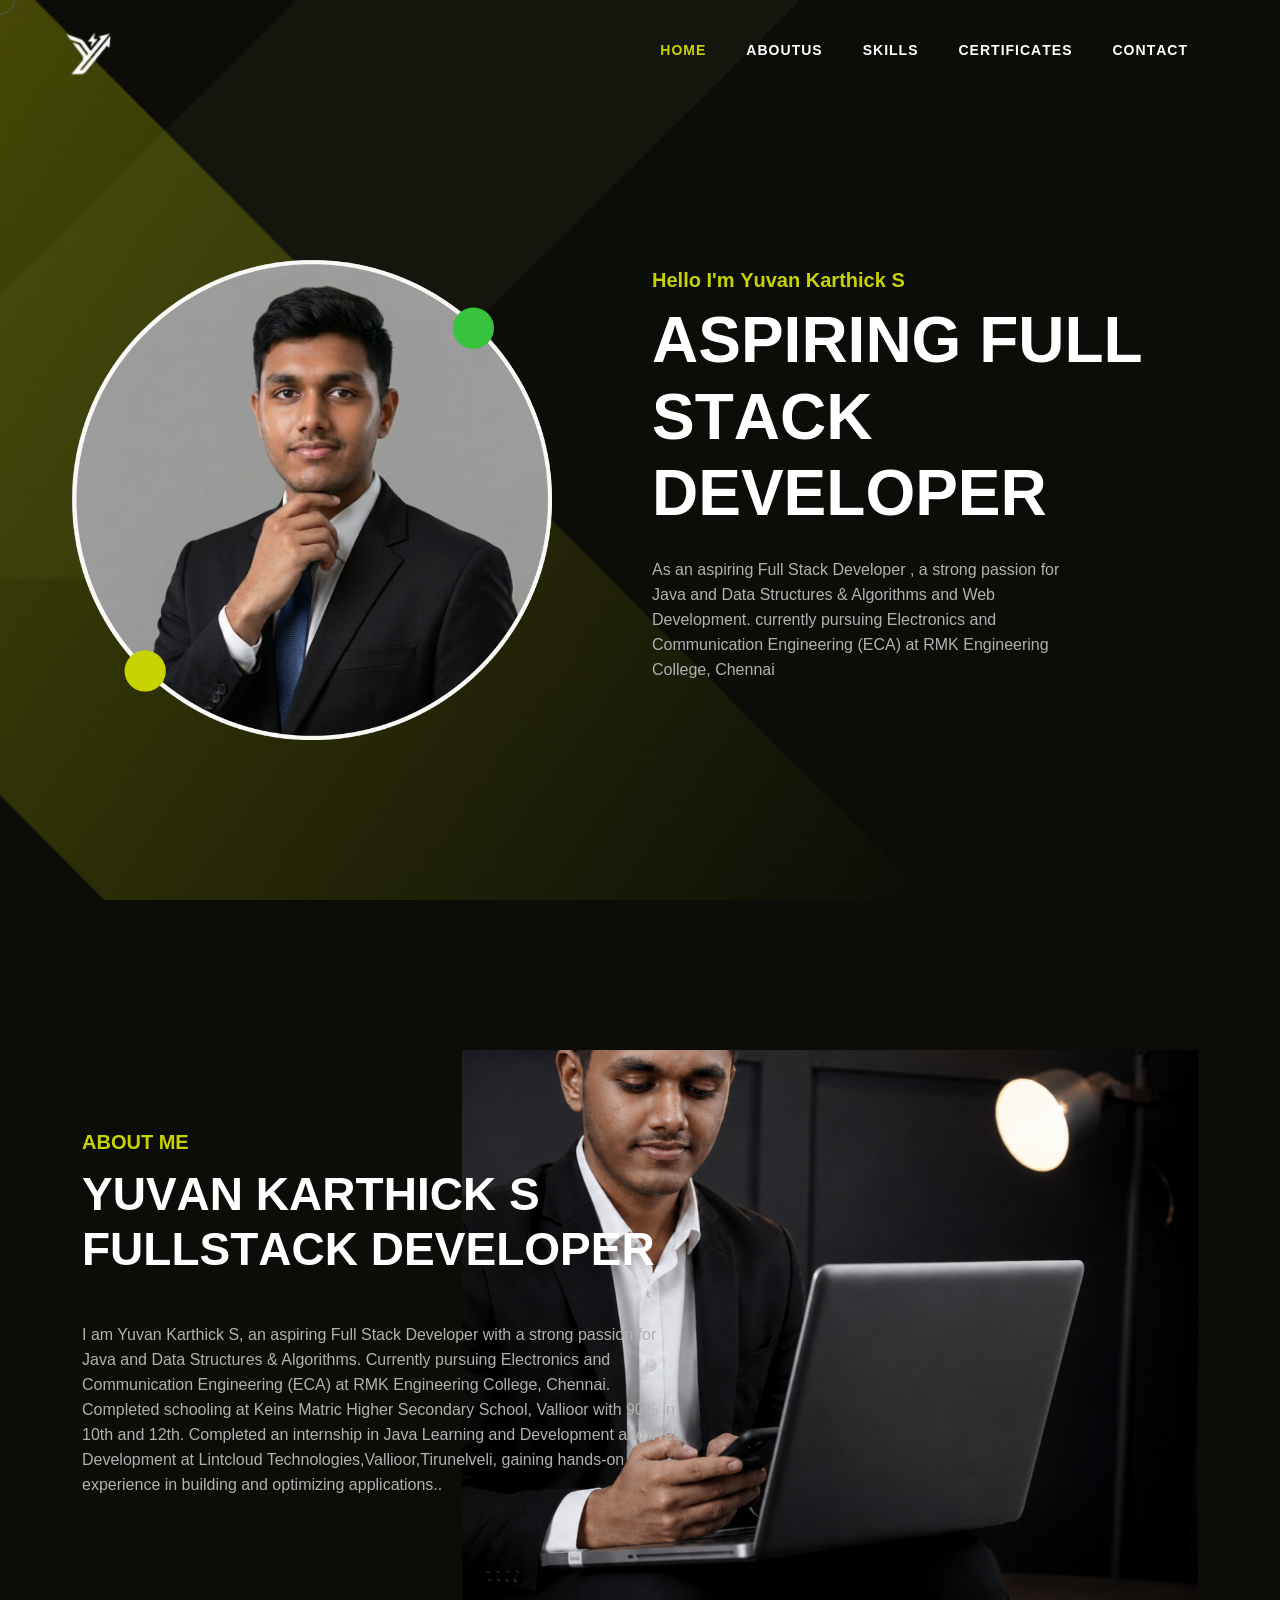
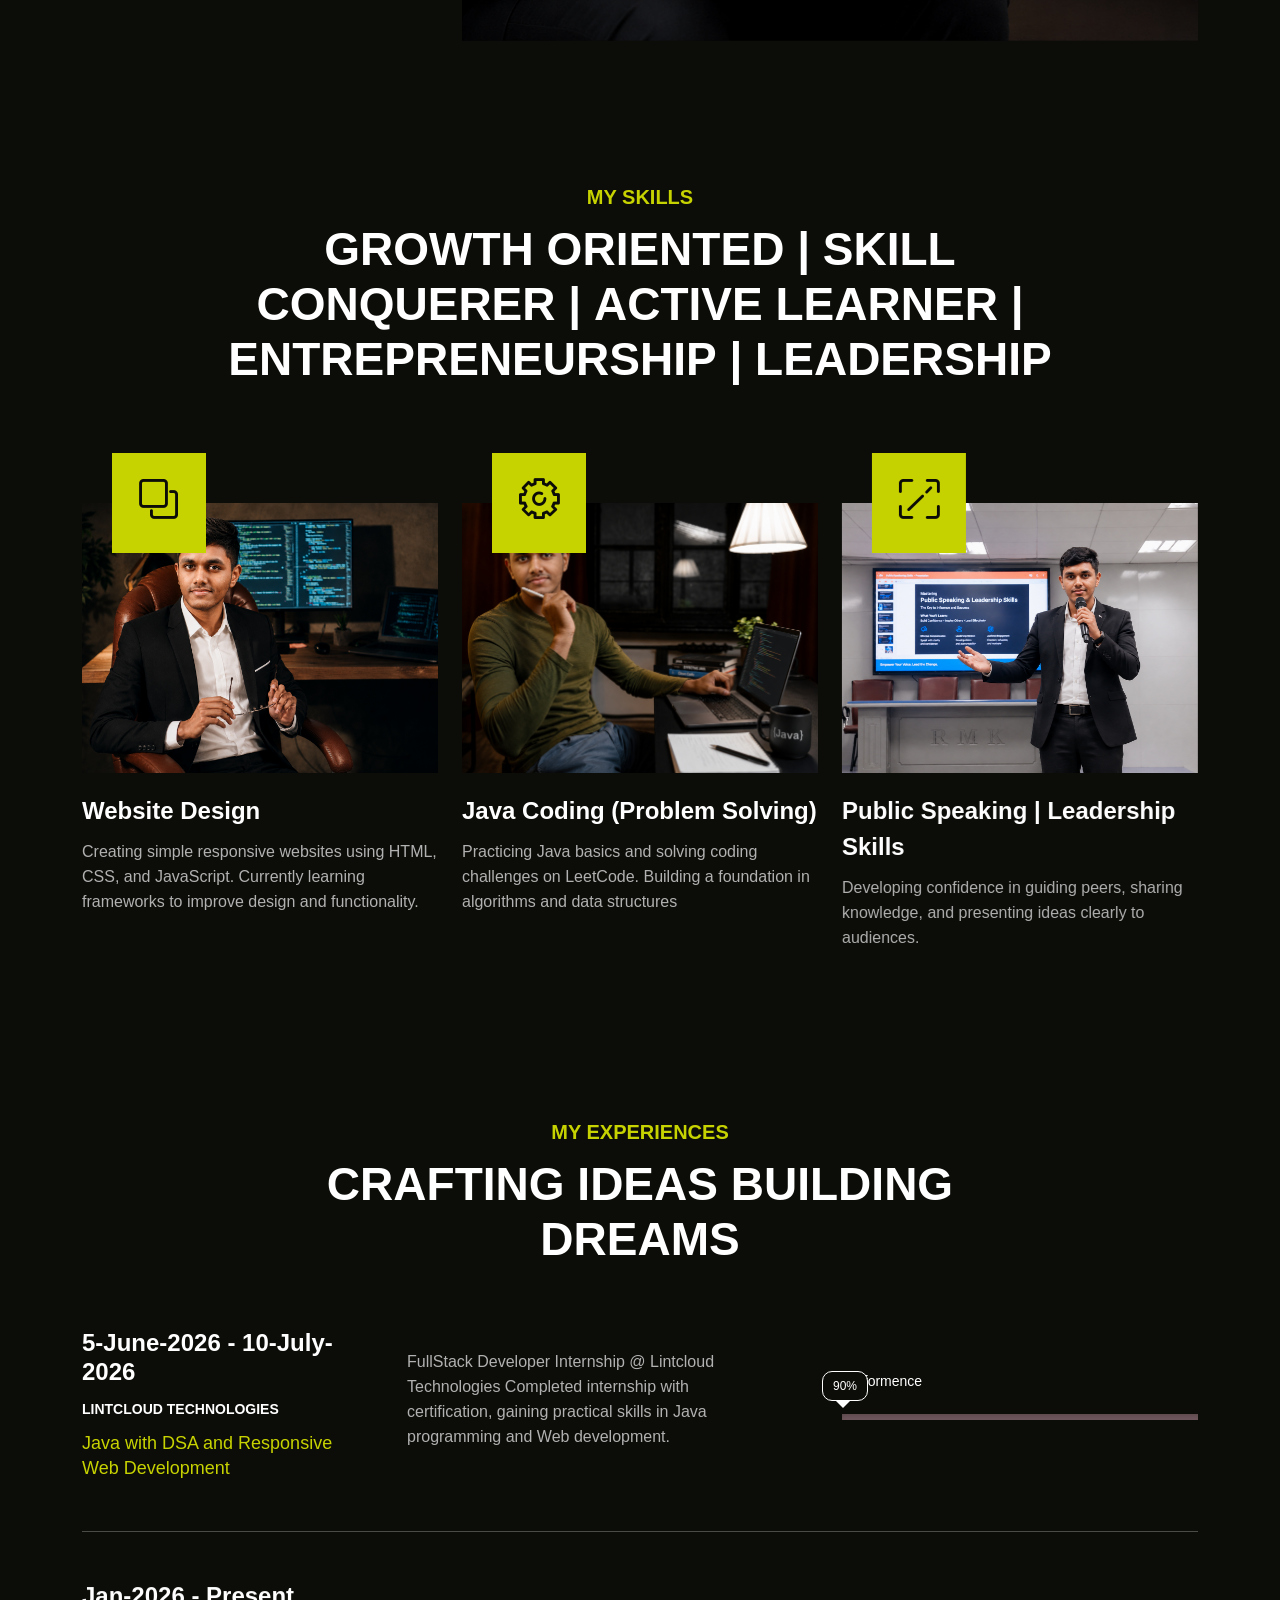
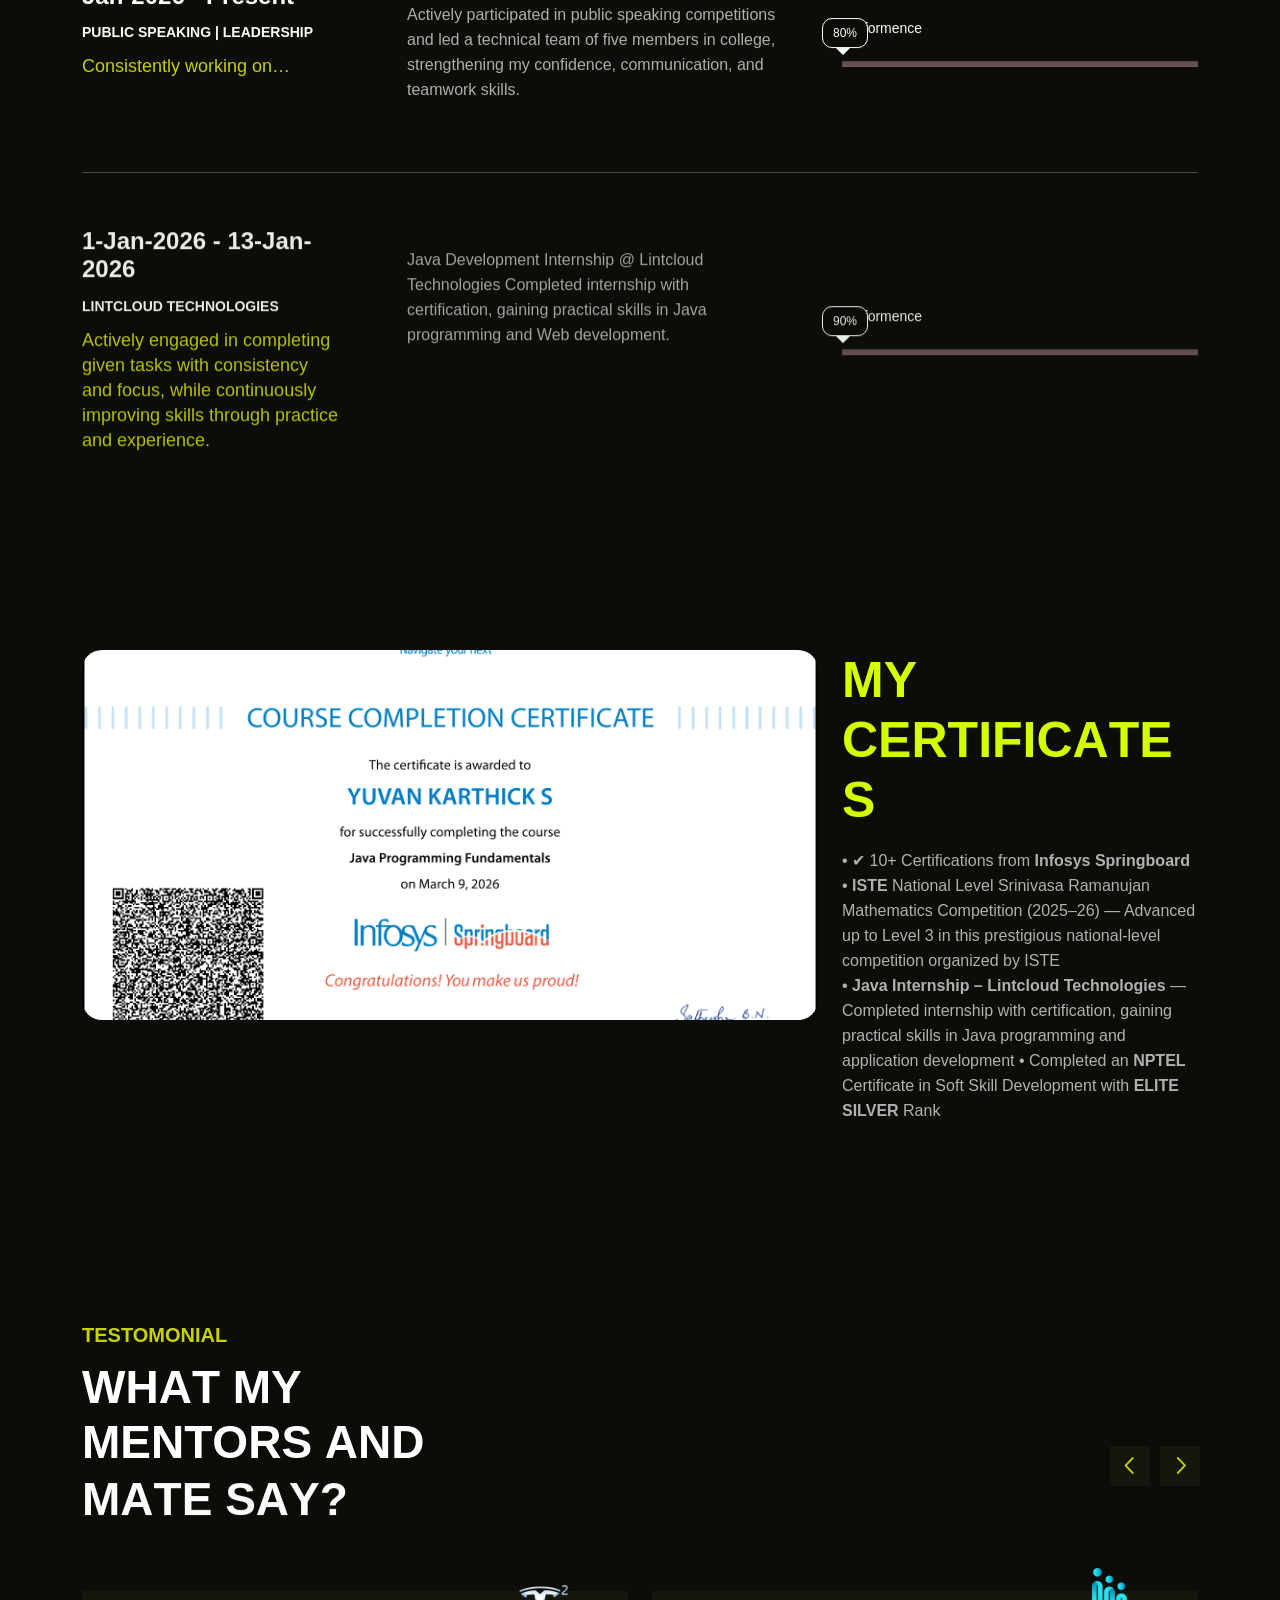
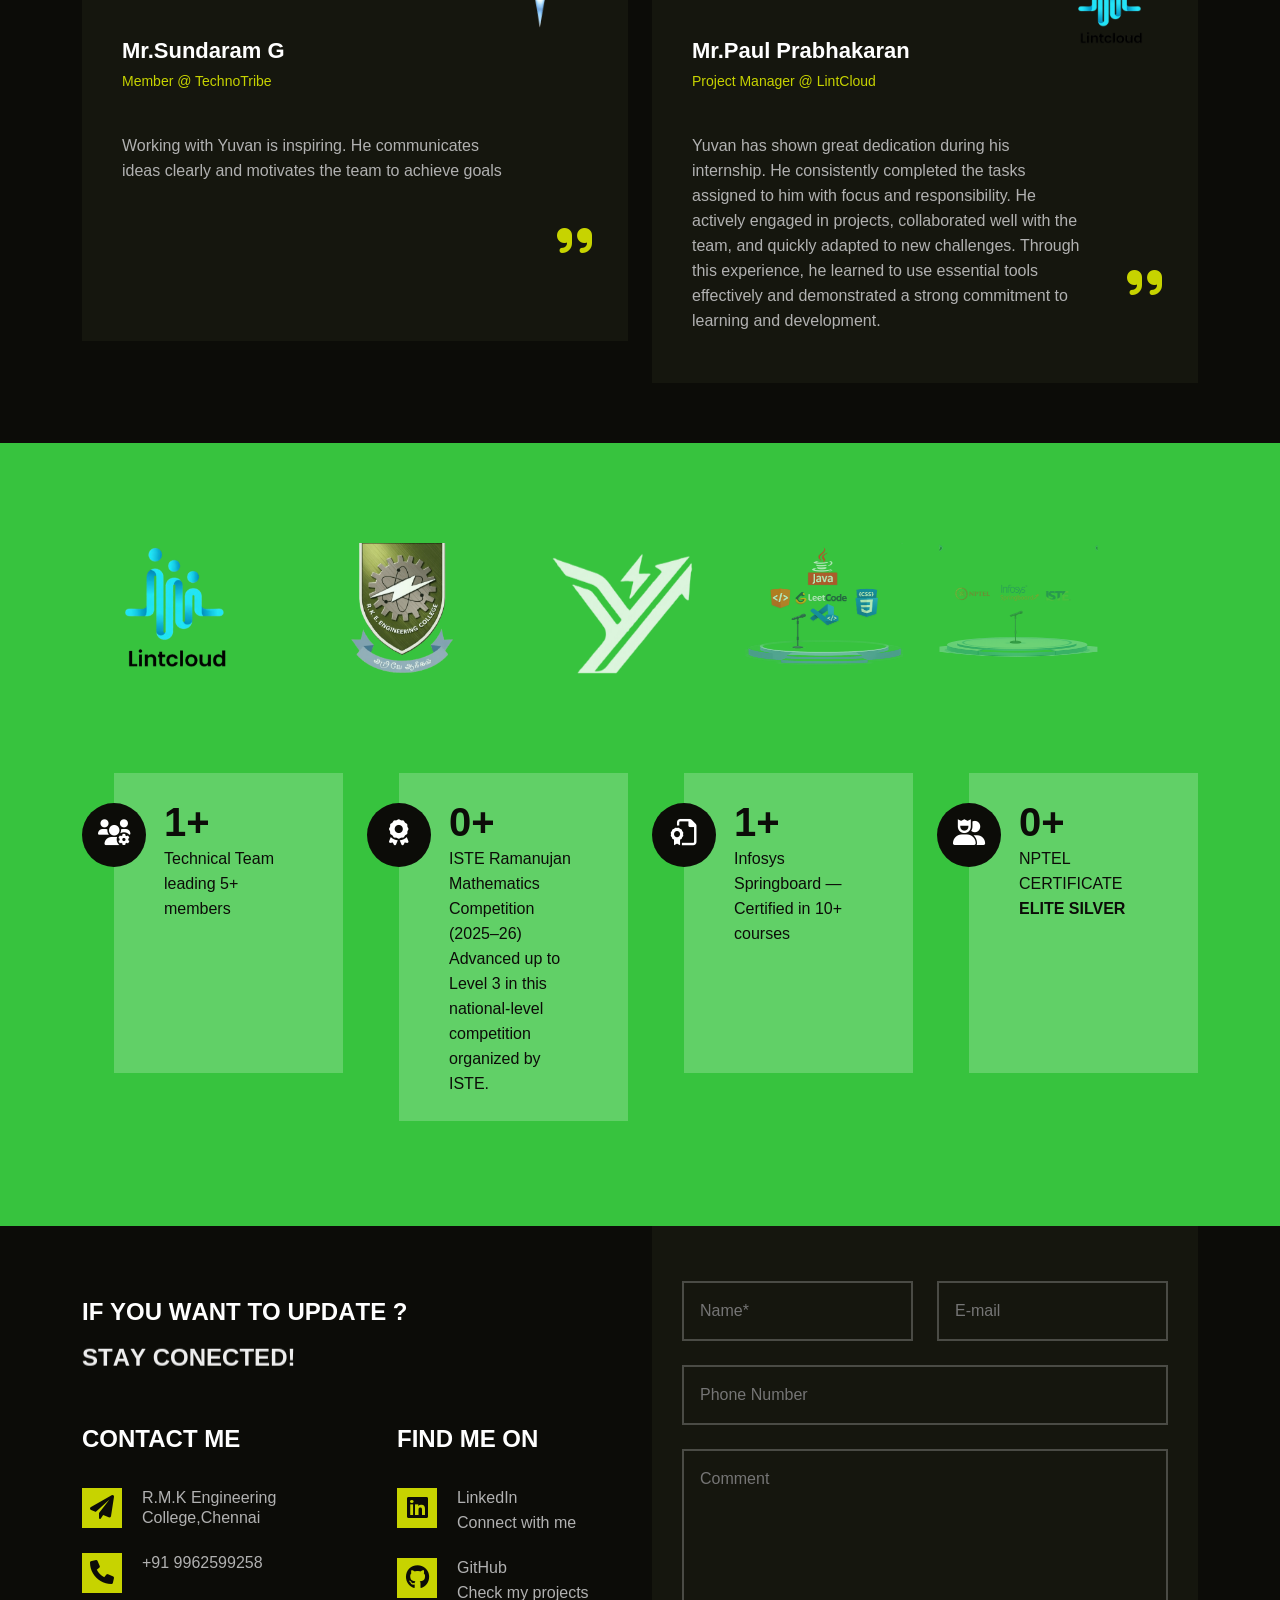
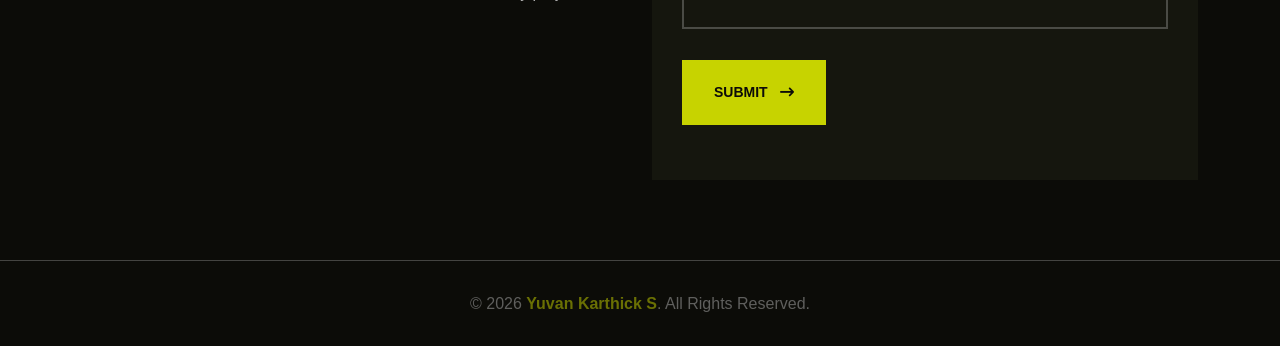
==== commit e40539ca: "2namechange" ====
--- a/index.html
+++ b/index.html
@@ -1,7 +1,7 @@
 <!DOCTYPE html>
 <html lang="en">
   
-<!-- Mirrored from isti-html.vercel.app/index.html by HTTrack Website Copier/3.x [XR&CO'2014], Fri, 12 Jun 2026 09:55:33 GMT -->
+<!-- Mirrored from isti-html.vercel.app/ by HTTrack Website Copier/3.x [XR&CO'2014], Fri, 12 Jun 2026 09:56:11 GMT -->
 <!-- Added by HTTrack --><meta http-equiv="content-type" content="text/html;charset=utf-8" /><!-- /Added by HTTrack -->
 <head>
     <meta charset="UTF-8" />
@@ -13,8 +13,8 @@
     />
     <meta name="description" content="Isti personal portfolio HTML Template." />
     <meta name="author" content="codeefly" />
-    <title>Isti - Creative Portfolio HTML Template</title>
-    <link rel="icon" type="image/png" href="images/favicon.png" />
+    <title>Yuvan Karthick S Portfolio</title>
+    <link rel="icon" type="image/png" href="images/yuvan_logo_1.png" />
     <link rel="stylesheet" href="css/font-awesome-pro.css" />
     <link rel="stylesheet" href="css/plugin.css" />
     <link rel="stylesheet" href="css/spacing.css" />
@@ -22,6 +22,7 @@
     <link rel="stylesheet" href="css/style.css" />
     <link rel="stylesheet" href="css/responsive.css" />
     <link rel="stylesheet" href="isti-icon/style.css" />
+    <link rel="stylesheet" href="css/mystyle.css" />
   </head>
 
   <body>
@@ -32,7 +33,7 @@
       <svg viewBox="0 0 1000 1000" preserveAspectRatio="none">
         <path id="svg" d="M0,1005S175,995,500,995s500,5,500,5V0H0Z"></path>
       </svg>
-      <h5 class="preloader-text">Isti</h5>
+      <h5 class="preloader-text">Yuvan Karthick S</h5>
     </div>
     <!--================================
         PRELOADER END
@@ -42,8 +43,8 @@
     ==============================-->
     <nav class="navbar navbar-expand-lg tf__main_menu pl_50 pr_60">
       <div class="container-fluid">
-        <a class="navbar-brand" href="index.html"
-          ><img src="images/logo_1.png" alt="logo" class="img-fluid w-100"
+        <a class="navbar-brand" href="index-3.html"
+          ><img src="images/yklogo.png" alt="logo" class="img-fluid w-100"
         /></a>
         <button
           class="navbar-toggler"
@@ -61,39 +62,38 @@
           <ul class="navbar-nav ms-auto">
             <li class="nav-item">
               <a class="nav-link active text_hover_animaiton" href="#"
-                >Home <i class="far fa-angle-down"></i
-              ></a>
-              <ul class="tf__dropdown">
+                >Home</a>
+              <!-- <ul class="tf__dropdown">
                 <li><a href="index.html">Multipage</a></li>
                 <li><a href="index-2.html">Onepage</a></li>
-              </ul>
-            </li>
+           </ul> -->
+                      </li>
             <li class="nav-item">
               <a class="nav-link text_hover_animaiton" href="#about"
                 >About Us</a
               >
             </li>
             <li class="nav-item">
-              <a class="nav-link text_hover_animaiton" href="#service"
-                >Services</a
+              <a class="nav-link text_hover_animaiton" href="#skills"
+                >Skills</a
               >
             </li>
             <li class="nav-item">
-              <a class="nav-link text_hover_animaiton" href="#projects"
-                >Projects</a
+              <a class="nav-link text_hover_animaiton" href="#certified"
+                >Certificates</a
               >
             </li>
-            <li class="nav-item">
-              <a class="nav-link text_hover_animaiton" href="#"
-                >Blog <i class="far fa-angle-down"></i
-              ></a>
-              <ul class="tf__dropdown">
+            <!-- <li class="nav-item">
+              <a class="nav-link text_hover_animaiton" href="#project"
+                >Projects</i
+              ></a> -->
+              <!-- <ul class="tf__dropdown">
                 <li><a href="blog.html">blog</a></li>
                 <li><a href="blog-details.html">blog details</a></li>
-              </ul>
+              </ul> -->
             </li>
             <li class="nav-item">
-              <a class="nav-link text_hover_animaiton" href="contact.html"
+              <a class="nav-link text_hover_animaiton" href="#contact"
                 >Contact
               </a>
             </li>
@@ -118,32 +118,32 @@
           <div class="col-xxl-6 col-xl-6">
             <div class="tf__banner_img">
               <img
-                src="images/banner_img.png"
+                src="images/yuvan_img.png"
                 alt="portfolio img"
-                class="img-fluid w-100"
+                class="img-fluid w-100 rounded-circle"
               />
             </div>
           </div>
           <div class="col-xxl-5 col-xl-6 ms-auto">
             <div class="tf__banner_text">
-              <h3 data-text-animation="rotate-in">Hello I'm Mezbah</h3>
+              <h3 data-text-animation="rotate-in">Hello I'm Yuvan Karthick S</h3>
               <h1 data-text-animation="rotate-in">
-                CREATIVE DESIGNER BASED IN USA
+                ASPIRING FULL STACK DEVELOPER
               </h1>
               <p>
-                As a passionate UI/UX Designer, I thrive on creating beautiful
-                and intuitive digital experiences that delight users.
+                As an aspiring Full Stack Developer , a strong passion for Java and Data Structures & Algorithms and Web Development.
+currently pursuing Electronics and Communication Engineering (ECA) at RMK Engineering College, Chennai
               </p>
 
               <ul class="d-flex flex-wrap">
-                <li>
+                <!-- <li>
                   <a
                     href="#"
                     class="tf__common_btn d-flex align-items-center download_btn"
                     >Download Cv <i class="isti-download"></i
                   ></a>
-                </li>
-                <li>
+                </li> -->
+                <!-- <li>
                   <a
                     class="tf__common_btn tf___video_btn venobox"
                     data-autoplay="true"
@@ -153,7 +153,7 @@
                     <i class="fa-sharp fa-solid fa-circle-play"></i>Watch The
                     Video</a
                   >
-                </li>
+                </li> -->
               </ul>
             </div>
           </div>
@@ -174,20 +174,21 @@
             <div class="tf__common_heading tf__about_text">
               <h5>About Me</h5>
               <h2 data-text-animation="rotate-in" data-split="word">
-                Visual Journey through my Portfolio
+                Yuvan Karthick S FULLSTACK DEVELOPER
               </h2>
               <p>
-                Sed ut perspiciatis unde omnis iste natus error sit voluptatem
-                accusantium doloremque laudantium, totam rem aperiam, eaque ipsa
-                quae ab illonge inventore veritatis et quasi architecto beatae
-                vitae dicta sunt explicabo. Nemo enim ipsam
+                 I am Yuvan Karthick S, an aspiring Full Stack Developer with a strong passion for Java and Data Structures & Algorithms.
+
+Currently pursuing Electronics and Communication Engineering (ECA) at RMK Engineering College, Chennai.
+
+Completed schooling at Keins Matric Higher Secondary School, Vallioor with 90% in 10th and 12th. Completed an internship in Java Learning and Development and Web Development at Lintcloud Technologies,Vallioor,Tirunelveli, gaining hands-on experience in building and optimizing applications..
               </p>
             </div>
           </div>
           <div class="col-xl-8 col-lg-8">
             <div class="tf__about_img">
               <img
-                src="images/about_img.jpg"
+                src="images/yuvan_about_img.png"
                 alt="about img"
                 class="img-fluid w-100 parallax-image"
               />
@@ -201,16 +202,16 @@
     ==============================-->
 
     <!--============================
-        SERVICE START
-    ==============================-->
-    <section class="tf__service pt_145" id="service">
+        Skills START
+    ==============================-->
+    <section class="tf__service pt_145" id="skills">
       <div class="container">
         <div class="row justify-content-center">
           <div class="col-xl-9">
             <div class="tf__common_heading tf__common_heading2">
-              <h5>My service</h5>
+              <h5>My Skills</h5>
               <h2 data-text-animation="rotate-in" data-split="word">
-                Pushing Boundaries: My Portfolio of Limitless Ideas
+               Growth Oriented | Skill Conquerer | Active Learner | Entrepreneurship | Leadership
               </h2>
             </div>
           </div>
@@ -221,7 +222,7 @@
               <div class="tf__single_service_img">
                 <div data-animation="img-blur">
                   <img
-                    src="images/service_1.jpg"
+                    src="images/yuvanwebdev.png"
                     alt="service"
                     class="img-fluid w-100"
                   />
@@ -231,9 +232,7 @@
               <div class="tf__single_service_text">
                 <a href="#">Website Design</a>
                 <p>
-                  Lorem ipsum dolor sit amet, consectetur adipiscing elit, sed
-                  do eiusmod tempor incididunt ut labore et dolore incididunt ut
-                  labore et dolore
+                 Creating simple responsive websites using HTML, CSS, and JavaScript. Currently learning frameworks to improve design and functionality.
                 </p>
               </div>
             </div>
@@ -247,7 +246,7 @@
               <div class="tf__single_service_img">
                 <div data-animation="img-blur">
                   <img
-                    src="images/service_2.jpg"
+                    src="images/ykjava.png"
                     alt="service"
                     class="img-fluid w-100"
                   />
@@ -255,11 +254,9 @@
                 <span><i class="isti-settings"></i></span>
               </div>
               <div class="tf__single_service_text">
-                <a href="#">Logo Design</a>
+                <a href="#">Java Coding (Problem Solving) </a>
                 <p>
-                  Lorem ipsum dolor sit amet, consectetur adipiscing elit, sed
-                  do eiusmod tempor incididunt ut labore et dolore incididunt ut
-                  labore et dolore
+                  Practicing Java basics and solving coding challenges on LeetCode. Building a foundation in algorithms and data structures
                 </p>
               </div>
             </div>
@@ -273,7 +270,7 @@
               <div class="tf__single_service_img">
                 <div data-animation="img-blur">
                   <img
-                    src="images/service_3.jpg"
+                    src="images/yks.png"
                     alt="service"
                     class="img-fluid w-100"
                   />
@@ -281,11 +278,9 @@
                 <span><i class="isti-fullscreen"></i></span>
               </div>
               <div class="tf__single_service_text">
-                <a href="#">Apps Development</a>
+                <a href="#">Public Speaking | Leadership Skills</a>
                 <p>
-                  Lorem ipsum dolor sit amet, consectetur adipiscing elit, sed
-                  do eiusmod tempor incididunt ut labore et dolore incididunt ut
-                  labore et dolore
+                  Developing confidence in guiding peers, sharing knowledge, and presenting ideas clearly to audiences.
                 </p>
               </div>
             </div>
@@ -294,7 +289,7 @@
       </div>
     </section>
     <!--============================
-        SERVICE END
+        Skills END
     ==============================-->
 
     <!--============================
@@ -307,9 +302,9 @@
             <div
               class="tf__common_heading tf__common_heading2 tf__skiil_heading"
             >
-              <h5>MY Skills</h5>
+              <h5>My Experiences</h5>
               <h2 data-text-animation="rotate-in" data-split="word">
-                Crafting Ideas Building Dreams My Creative Portfolio
+                Crafting Ideas Building Dreams
               </h2>
             </div>
           </div>
@@ -320,17 +315,15 @@
               <div class="row">
                 <div class="col-xl-3 col-lg-3">
                   <div class="tf__single_skill_left">
-                    <h6>2019 - Present</h6>
-                    <span>Creative Agency</span>
-                    <p>Framer Designer & Developer</p>
+                    <h6>5-June-2026 - 10-July-2026</h6>
+                    <span>Lintcloud Technologies</span>
+                    <p>Java with DSA and Responsive Web Development</p>
                   </div>
                 </div>
                 <div class="col-xl-5 col-lg-5">
                   <div class="tf__single_skill_middle">
                     <p>
-                      Nemo enim ipsam voluptatem designr quia voluptas sit
-                      aspernatur aut odit aut fugit sed thisnquia consequuntur
-                      magni dolores eos qUI Designe ratione
+                      FullStack Developer Internship @ Lintcloud Technologies Completed internship with certification, gaining practical skills in Java programming and Web development.
                     </p>
                   </div>
                 </div>
@@ -339,9 +332,9 @@
                     <p>Performence</p>
                     <div id="bar1" class="barfiller">
                       <div class="tipWrap">
-                        <span class="tip"> 70% </span>
+                        <span class="tip"> 90% </span>
                       </div>
-                      <span class="fill" data-percentage="70"></span>
+                      <span class="fill" data-percentage="90"></span>
                     </div>
                   </div>
                 </div>
@@ -357,17 +350,15 @@
               <div class="row">
                 <div class="col-xl-3 col-lg-3">
                   <div class="tf__single_skill_left">
-                    <h6>2014 - 2018</h6>
-                    <span>Samsung tech</span>
-                    <p>Web Application Manager</p>
+                    <h6>jan-2026 - Present</h6>
+                    <span>Public speaking | Leadership</span>
+                    <p>Consistently working on…</p>
                   </div>
                 </div>
                 <div class="col-xl-5 col-lg-5">
                   <div class="tf__single_skill_middle">
                     <p>
-                      Nemo enim ipsam voluptatem designr quia voluptas sit
-                      aspernatur aut odit aut fugit sed thisnquia consequuntur
-                      magni dolores eos qUI Designe ratione
+                      Actively participated in public speaking competitions and led a technical team of five members in college, strengthening my confidence, communication, and teamwork skills.
                     </p>
                   </div>
                 </div>
@@ -394,17 +385,15 @@
               <div class="row">
                 <div class="col-xl-3 col-lg-3">
                   <div class="tf__single_skill_left">
-                    <h6>2008-2013</h6>
-                    <span>METAVERSE </span>
-                    <p>Framer Designer & Developer</p>
+                    <h6>1-Jan-2026 - 13-Jan-2026</h6>
+                    <span>LintCloud Technologies </span>
+                    <p>Actively engaged in completing given tasks with consistency and focus, while continuously improving skills through practice and experience.</p>
                   </div>
                 </div>
                 <div class="col-xl-5 col-lg-5">
                   <div class="tf__single_skill_middle">
                     <p>
-                      Nemo enim ipsam voluptatem designr quia voluptas sit
-                      aspernatur aut odit aut fugit sed thisnquia consequuntur
-                      magni dolores eos qUI Designe ratione
+                     Java Development Internship @ Lintcloud Technologies Completed internship with certification, gaining practical skills in Java programming and Web development.
                     </p>
                   </div>
                 </div>
@@ -432,42 +421,105 @@
     <!--============================
         PORTFOLIO START
     ==============================-->
-    <section class="tf__portfolio pt_150" id="projects">
+    <section class="tf__portfolio pt_150" id="certified">
       <div class="container">
         <div class="row">
           <div class="col-xl-8 order-xl-1 order-2">
             <div class="row portfolio_slider">
-              <div class="col-xl-6">
+              <div class="col-xl-12">
                 <div class="tf__portfolio_img">
                   <img
-                    src="images/portfolio_1.jpg"
+                    src="images/NPTEL.png"
                     alt="portfolio img"
                     class="img-fluid w-100"
                   />
                 </div>
               </div>
-              <div class="col-xl-6">
+              <div class="col-xl-12">
                 <div class="tf__portfolio_img">
                   <img
-                    src="images/portfolio_2.jpg"
+                    src="images/JavaPF.png"
                     alt="portfolio img"
                     class="img-fluid w-100"
                   />
                 </div>
               </div>
-              <div class="col-xl-6">
+              <div class="col-xl-12">
                 <div class="tf__portfolio_img">
                   <img
-                    src="images/portfolio_1.jpg"
+                    src="images/lvl1iste.png"
                     alt="portfolio img"
                     class="img-fluid w-100"
                   />
                 </div>
               </div>
-              <div class="col-xl-6">
+              <div class="col-xl-12">
                 <div class="tf__portfolio_img">
                   <img
-                    src="images/portfolio_2.jpg"
+                    src="images/javatools.png"
+                    alt="portfolio img"
+                    class="img-fluid w-100"
+                  />
+                </div>
+              </div>
+               <div class="col-xl-12">
+                <div class="tf__portfolio_img">
+                  <img
+                    src="images/lvl2iste.png"
+                    alt="portfolio img"
+                    class="img-fluid w-100"
+                  />
+                </div>
+              </div>
+               <div class="col-xl-12">
+                <div class="tf__portfolio_img">
+                  <img
+                    src="images/lvl3iste.png"
+                    alt="portfolio img"
+                    class="img-fluid w-100"
+                  />
+                </div>
+              </div>
+               <div class="col-xl-12">
+                <div class="tf__portfolio_img">
+                  <img
+                    src="images/c1.png"
+                    alt="portfolio img"
+                    class="img-fluid w-100"
+                  />
+                </div>
+              </div>
+               <div class="col-xl-12">
+                <div class="tf__portfolio_img">
+                  <img
+                    src="images/C2.png"
+                    alt="portfolio img"
+                    class="img-fluid w-100"
+                  />
+                </div>
+              </div>
+               <div class="col-xl-12">
+                <div class="tf__portfolio_img">
+                  <img
+                    src="images/c3.png"
+                    alt="portfolio img"
+                    class="img-fluid w-100"
+                  />
+                </div>
+              </div>
+               <div class="col-xl-12">
+                <div class="tf__portfolio_img">
+                  <img
+                    src="images/ht1.png"
+                    alt="portfolio img"
+                    class="img-fluid w-100"
+                  />
+                </div>
+              </div>
+               <div class="col-xl-12">
+                <div class="tf__portfolio_img">
+                  <img
+                    src="images/ht2.png"
                     alt="portfolio img"
                     class="img-fluid w-100"
                   />
@@ -477,14 +529,18 @@
           </div>
           <div class="col-xl-4 my-auto order-xl-2 order-1">
             <div class="tf__common_heading tf__portfolio_heading">
-              <h5>gallery</h5>
-              <h2 data-text-animation="rotate-in">Latests Portfolio</h2>
-              <p>
-                Sed ut perspiciatis unde omnis iste natus error sit voluptatem
-                design accusantium doloremque laudantium Sed ut perspiciatis
-                unde omnis iste natus error sit voluptatem design accusantium
-                doloremque laudantium
-              </p>
+              <!-- <h5>My Certifications</h5> -->
+           <h2 style="color: rgb(212, 255, 0); font-size: 50px;" data-text-animation="rotate-in">
+  My Certificates
+</h2>
+
+             <p>
+  • ✔ 10+ Certifications from <b>Infosys Springboard </b><br>
+  • <b>ISTE</b> National Level Srinivasa Ramanujan Mathematics Competition (2025–26) — Advanced up to Level 3 in this prestigious national-level competition organized by ISTE <br>
+  • <b>Java Internship – Lintcloud Technologies </b>— Completed internship with certification, gaining practical skills in Java programming and application development
+  • Completed an <b>NPTEL</b> Certificate in Soft Skill Development with <b>ELITE SILVER</b> Rank
+</p>
+
             </div>
           </div>
         </div>
@@ -497,13 +553,13 @@
     <!--============================
         TESTIMONIAL START
     ==============================-->
-    <section class="tf__testimonial pt_145">
+    <section class="tf__testimonial pt_145" >
       <div class="container">
         <div class="row">
           <div class="col-xl-5">
             <div class="tf__common_heading tf__testimonial_heading">
               <h5>Testomonial</h5>
-              <h2 data-text-animation="rotate-in">What our clients say?</h2>
+              <h2 data-text-animation="rotate-in">What my Mentors and mate say?</h2>
             </div>
           </div>
         </div>
@@ -513,17 +569,15 @@
               <div class="tf__single_testimonial">
                 <div class="tf__single_testimonial_img">
                   <img
-                    src="images/testimonial_1.jpg"
+                    src="images/RMKEC.png"
                     alt="testimonial"
                     class="img-fluid w-100"
                   />
                 </div>
-                <h4>Eleanor Pena</h4>
-                <span>Marketing Coordinator</span>
+                <h4> My Faculty </h4>
+                <span>Branch Coordinator</span>
                 <p>
-                  Financial planners help people to knowledge in about how to
-                  invest and in save their moneye the most efficient way eve
-                  plan ners help people tioniio know ledige in about how.
+                  Yuvan consistently shows a growth mindset and takes initiative in solving problems. His leadership in guiding peers is commendable.
                 </p>
               </div>
             </div>
@@ -531,17 +585,15 @@
               <div class="tf__single_testimonial">
                 <div class="tf__single_testimonial_img">
                   <img
-                    src="images/testimonial_2.jpg"
+                    src="images/ttlogo.png"
                     alt="testimonial"
                     class="img-fluid w-100"
                   />
                 </div>
-                <h4>Eleanor Pena</h4>
-                <span>Marketing Coordinator</span>
+                <h4>Mr.Sundaram G</h4>
+                <span>Member @ TechnoTribe</span>
                 <p>
-                  Financial planners help people to knowledge in about how to
-                  invest and in save their moneye the most efficient way eve
-                  plan ners help people tioniio know ledige in about how.
+                  Working with Yuvan is inspiring. He communicates ideas clearly and motivates the team to achieve goals
                 </p>
               </div>
             </div>
@@ -549,17 +601,63 @@
               <div class="tf__single_testimonial">
                 <div class="tf__single_testimonial_img">
                   <img
-                    src="images/testimonial_1.jpg"
+                    src="images/Lintcloud.png"
                     alt="testimonial"
                     class="img-fluid w-100"
                   />
                 </div>
-                <h4>Eleanor Pena</h4>
-                <span>Marketing Coordinator</span>
+                <h4>Mr.Paul Prabhakaran</h4>
+                <span>Project Manager @ LintCloud</span>
                 <p>
-                  Financial planners help people to knowledge in about how to
-                  invest and in save their moneye the most efficient way eve
-                  plan ners help people tioniio know ledige in about how.
+                 Yuvan has shown great dedication during his internship. He consistently completed the tasks assigned to him with focus and responsibility. He actively engaged in projects, collaborated well with the team, and quickly adapted to new challenges. Through this experience, he learned to use essential tools effectively and demonstrated a strong commitment to learning and development.
+                </p>
+              </div>
+            </div>
+            <div class="col-xl-6">
+              <div class="tf__single_testimonial">
+                <div class="tf__single_testimonial_img">
+                  <img
+                    src="images/Lintcloud.png"
+                    alt="testimonial"
+                    class="img-fluid w-100"
+                  />
+                </div>
+                <h4>Mr.Mohamed Alfayas</h4>
+                <span>Senior Front-End Developer @ LintCloud</span>
+                <p>
+                 Working with Yuvan has been impressive. He takes ownership of tasks, writes clean and efficient code, and brings fresh ideas to the team. His ability to collaborate and deliver responsive designs makes him a valuable frontend developer.
+                </p>
+              </div>
+            </div>
+            <div class="col-xl-6">
+              <div class="tf__single_testimonial">
+                <div class="tf__single_testimonial_img">
+                  <img
+                    src="images/Lintcloud.png"
+                    alt="testimonial"
+                    class="img-fluid w-100"
+                  />
+                </div>
+                <h4>Mr.Selva Krishnan K</h4>
+                <span>Backend Developer @ LintCloud</span>
+                <p>
+                 Yuvan has actively mastered Java and applied it to real problem‑solving tasks. His ability to understand backend logic, debug efficiently, and deliver reliable solutions shows both persistence and skill. With his dedication to continuous learning, he stands out as a promising backend developer.
+                </p>
+              </div>
+            </div>
+            <div class="col-xl-6">
+              <div class="tf__single_testimonial">
+                <div class="tf__single_testimonial_img">
+                  <img
+                    src="images/Lintcloud.png"
+                    alt="testimonial"
+                    class="img-fluid w-100"
+                  />
+                </div>
+                <h4>Mr.Bala Krishnan E</h4>
+                <span>Front-End Developer & Trainer @ LintCloud</span>
+                <p>
+                Yuvan has shown great skill as a frontend web developer. He quickly grasped design principles, delivered responsive layouts, and consistently completed tasks with creativity and precision. His dedication and fast learning make him a standout in frontend development.
                 </p>
               </div>
             </div>
@@ -585,7 +683,7 @@
                 data-offset="100"
               >
                 <img
-                  src="images/brand_1.png"
+                  src="images/Lintcloud.png"
                   alt="company logo"
                   class="img-fluid w-100"
                 />
@@ -599,7 +697,7 @@
                 data-delay=".25"
               >
                 <img
-                  src="images/brand_2.png"
+                  src="images/RMKEC.png"
                   alt="company logo"
                   class="img-fluid w-100"
                 />
@@ -613,7 +711,7 @@
                 data-delay=".5"
               >
                 <img
-                  src="images/brand_3.png"
+                  src="images/yklogo.png"
                   alt="company logo"
                   class="img-fluid w-100"
                 />
@@ -627,7 +725,7 @@
                 data-delay=".75"
               >
                 <img
-                  src="images/brand_4.png"
+                  src="images/jchvs.png"
                   alt="company logo"
                   class="img-fluid w-100"
                 />
@@ -641,7 +739,7 @@
                 data-delay="1"
               >
                 <img
-                  src="images/brand_5.png"
+                  src="images/isnp.png"
                   alt="company logo"
                   class="img-fluid w-100"
                 />
@@ -655,8 +753,8 @@
           <div class="row">
             <div class="col-xl-3 col-md-6">
               <div class="tf__single_counter">
-                <h4><span class="counter">200</span>+</h4>
-                <p>Team member</p>
+                <h4><span class="counter">5</span>+</h4>
+                <p>Technical Team leading 5+ members</p>
                 <h5 class="tf__counter_icon">
                   <i class="fas fa-users-cog"></i>
                 </h5>
@@ -664,15 +762,16 @@
             </div>
             <div class="col-xl-3 col-md-6">
               <div class="tf__single_counter">
-                <h4><span class="counter">20</span>+</h4>
-                <p>Winning award</p>
+                <h4><span class="counter">3</span>+</h4>
+                <p>ISTE Ramanujan Mathematics Competition (2025–26)  
+Advanced up to Level 3 in this national‑level competition organized by ISTE.</p>
                 <h5 class="tf__counter_icon"><i class="fas fa-award"></i></h5>
               </div>
             </div>
             <div class="col-xl-3 col-md-6">
               <div class="tf__single_counter">
-                <h4><span class="counter">10</span>k+</h4>
-                <p>Complete project</p>
+                <h4><span class="counter">10</span>+</h4>
+                <p>Infosys Springboard — Certified in 10+ courses</p>
                 <h5 class="tf__counter_icon">
                   <i class="far fa-file-certificate"></i>
                 </h5>
@@ -680,8 +779,11 @@
             </div>
             <div class="col-xl-3 col-md-6">
               <div class="tf__single_counter">
-                <h4><span class="counter">900</span>+</h4>
-                <p>Client review</p>
+                <h4><span class="counter">1</span>+</h4>
+                <p>NPTEL CERTIFICATE 
+                  <br>
+                  <b>ELITE SILVER</b>
+                </p>
                 <h5 class="tf__counter_icon">
                   <i class="fas fa-users-crown"></i>
                 </h5>
@@ -698,7 +800,7 @@
     <!--============================
         BLOG START
     ==============================-->
-    <section class="tf__blog pt_145 pb_120">
+    <!-- <section class="tf__blog pt_145 pb_120" id="project" >
       <div class="container">
         <div class="row">
           <div class="row justify-content-center">
@@ -817,7 +919,7 @@
           </div>
         </div>
       </div>
-    </section>
+    </section> -->
     <!--============================
         BLOG END
     ==============================-->
@@ -825,7 +927,7 @@
     <!--============================
         CONTACT START
     ==============================-->
-    <section class="tf__contact pb_80">
+   <section class="tf__contact pb_80" id="contact">
       <div class="container">
         <div class="row">
           <div class="col-xl-6 col-md-12">
@@ -834,10 +936,10 @@
               <h4 data-text-animation="rotate-in" data-delay=".25">
                 STAY CONECTED!
               </h4>
-              <div class="tf__contact_mail">
+              <!-- <div class="tf__contact_mail">
                 <input type="text" placeholder="Enter email address" />
                 <a href="#" class="tf__subscribtion">SUBSCRIBE NOW</a>
-              </div>
+              </div> -->
               <div class="row justify-content-between">
                 <div class="col-xl-5 col-md-5">
                   <div class="tf__contact_address">
@@ -847,95 +949,129 @@
                         ><i class="fa-sharp fa-solid fa-paper-plane"></i
                       ></span>
                       <div class="tf__address_area">
-                        <p>Old city street,USA</p>
-                        <p>1212 New york-3500</p>
+                        <p>R.M.K Engineering College,Chennai</p>                      
                       </div>
                     </div>
                     <div class="tf__single_address d-flex flex-wrap">
                       <span><i class="fa-sharp fa-solid fa-phone"></i></span>
                       <div class="tf__address_area">
-                        <p>(+888) 123 456 765</p>
-                        <p>(+888) 123 456 765</p>
+                        <p>+91 9962599258</p>
+                       
                       </div>
                     </div>
                   </div>
                 </div>
-                <div class="col-xl-5 col-md-5">
-                  <div class="tf__contact_address">
-                    <h4>OUR SERVICES</h4>
-                    <ul>
-                      <li>
-                        <a href="#"
-                          ><i class="far fa-angle-double-right"></i
-                          ><span class="text_hover_animaiton"
-                            >UI Design</span
-                          ></a
-                        >
-                      </li>
-                      <li>
-                        <a href="#"
-                          ><i class="far fa-angle-double-right"></i
-                          ><span class="text_hover_animaiton"
-                            >UX Design</span
-                          ></a
-                        >
-                      </li>
-                      <li>
-                        <a href="#"
-                          ><i class="far fa-angle-double-right"></i
-                          ><span class="text_hover_animaiton"
-                            >Digital Marketing</span
-                          ></a
-                        >
-                      </li>
-                      <li>
-                        <a href="#"
-                          ><i class="far fa-angle-double-right"></i>
-                          <span class="text_hover_animaiton"
-                            >Video Editing</span
-                          ></a
-                        >
-                      </li>
-                    </ul>
+            <div class="col-xl-5 col-md-5">
+              <div class="tf__contact_address">
+                <h4>FIND ME ON</h4>
+
+                <div class="tf__single_address d-flex flex-wrap">
+                  <span><i class="fa-brands fa-linkedin"></i></span>
+                  <div class="tf__address_area">
+                    <a href="https://www.linkedin.com/in/yuvan-karthick-s-ab47a8387/" target="_blank">
+                      <p>LinkedIn</p>
+                      <p>Connect with me</p>
+                    </a>
                   </div>
                 </div>
-              </div>
-            </div>
-          </div>
-
+
+                <div class="tf__single_address d-flex flex-wrap">
+                  <span><i class="fa-brands fa-github"></i></span>
+                  <div class="tf__address_area">
+                    <a href="https://github.com/YOUR-USERNAME" target="_blank">
+                      <p>GitHub</p>
+                      <p>Check my projects</p>
+                    </a>
+                  </div>
+                </div>
+
+              </div>
+            </div>
+              </div>
+            </div>
+          </div>
+
+          <!-- WEB 3 STARTS -->
           <div class="col-xl-6">
-            <form class="tf__form">
-              <div class="row">
-                <div class="col-xl-6">
-                  <div class="tf__single_form">
-                    <input type="text" placeholder="Name*" />
-                  </div>
-                </div>
-                <div class="col-xl-6">
-                  <div class="tf__single_form">
-                    <input type="email" placeholder="E-mail" />
-                  </div>
-                </div>
-                <div class="col-xl-12">
-                  <div class="tf__single_form">
-                    <input type="text" placeholder="Phone Number" />
-                  </div>
-                </div>
-                <div class="col-xl-12">
-                  <div class="tf__single_form">
-                    <textarea rows="6" placeholder="Comment"></textarea>
-                  </div>
-                </div>
-                <div class="col-xl-12">
-                  <div class="tf__single_form">
-                    <button type="submit" class="tf__common_btn">
-                      Submit<i class="fa-solid fa-arrow-right-long"></i>
-                    </button>
-                  </div>
-                </div>
-              </div>
-            </form>
-          </div>
+          <form
+            class="tf__form"
+            action="https://api.web3forms.com/submit"
+            method="POST"
+          >
+
+            <!-- Web3Forms Access Key -->
+            <input
+              type="hidden"
+              name="access_key"
+              value="0e45f126-eb2a-4947-8d0a-5a0edec8013a"
+            />
+
+            <!-- Honeypot Spam Protection -->
+            <input
+              type="checkbox"
+              name="botcheck"
+              class="hidden"
+              style="display: none;"
+            />
+
+            <div class="row">
+
+              <div class="col-xl-6">
+                <div class="tf__single_form">
+                  <input
+                    type="text"
+                    name="name"
+                    placeholder="Name*"
+                    required
+                  />
+                </div>
+              </div>
+
+              <div class="col-xl-6">
+                <div class="tf__single_form">
+                  <input
+                    type="email"
+                    name="email"
+                    placeholder="E-mail"
+                    required
+                  />
+                </div>
+              </div>
+
+              <div class="col-xl-12">
+                <div class="tf__single_form">
+                  <input
+                    type="text"
+                    name="phone"
+                    placeholder="Phone Number"
+                  />
+                </div>
+              </div>
+
+              <div class="col-xl-12">
+                <div class="tf__single_form">
+                  <textarea
+                    name="message"
+                    rows="6"
+                    placeholder="Comment"
+                    required
+                  ></textarea>
+                </div>
+              </div>
+
+              <div class="col-xl-12">
+                <div class="tf__single_form">
+                  <button type="submit" class="tf__common_btn">
+                    Submit
+                    <i class="fa-solid fa-arrow-right-long"></i>
+                  </button>
+                </div>
+              </div>
+
+            </div>
+          </form>
+        </div>
+         <!-- WEB 3 ENDS-->
         </div>
       </div>
     </section>
@@ -950,10 +1086,10 @@
       <div class="container">
         <div class="col-xl-12">
           <div
-            class="tf__main_copyright d-flex flex-wrap justify-content-between"
+            class="tf__main_copyright d-flex flex-wrap justify-content-center"
           >
-            <p>© Codeefly 2024 | All Rights Reserved</p>
-            <ul class="d-flex flex-wrap">
+            <p>&copy; <span id="currentYear"></span>  <b style="color:var(--colorPrimary)">Yuvan Karthick S</b>. All Rights Reserved.</p>
+            <!-- <ul class="d-flex flex-wrap">
               <li>
                 <a href="#" class="text_hover_animaiton">Trams & Condition</a>
               </li>
@@ -961,7 +1097,7 @@
                 <a href="#" class="text_hover_animaiton">Privacy Policy</a>
               </li>
               <li><a href="#" class="text_hover_animaiton">Sitemap</a></li>
-            </ul>
+            </ul> -->
           </div>
         </div>
       </div>
@@ -991,11 +1127,14 @@
       <div id="ball"></div>
     </div>
     <!--js-->
+    <script>
+  document.getElementById("currentYear").textContent = new Date().getFullYear();
+</script>
     <script src="js/plugin.js"></script>
     <script src="js/animation.js"></script>
     <script src="js/scroll_top.js"></script>
     <script src="js/main.js"></script>
   </body>
 
-<!-- Mirrored from isti-html.vercel.app/index.html by HTTrack Website Copier/3.x [XR&CO'2014], Fri, 12 Jun 2026 09:55:47 GMT -->
+<!-- Mirrored from isti-html.vercel.app/ by HTTrack Website Copier/3.x [XR&CO'2014], Fri, 12 Jun 2026 09:56:11 GMT -->
 </html>
--- a/css/mystyle.css
+++ b/css/mystyle.css
@@ -0,0 +1,14 @@
+.tf__single_testimonial {
+  min-height: 350px !important;
+}
+.tf__single_counter{
+    min-height: 300px !important;
+}
+.tf__address_area
+{
+  flex: 1;
+  min-width: 0;
+}
+.tf__single_address span{
+  flex-shrink: 0;
+}
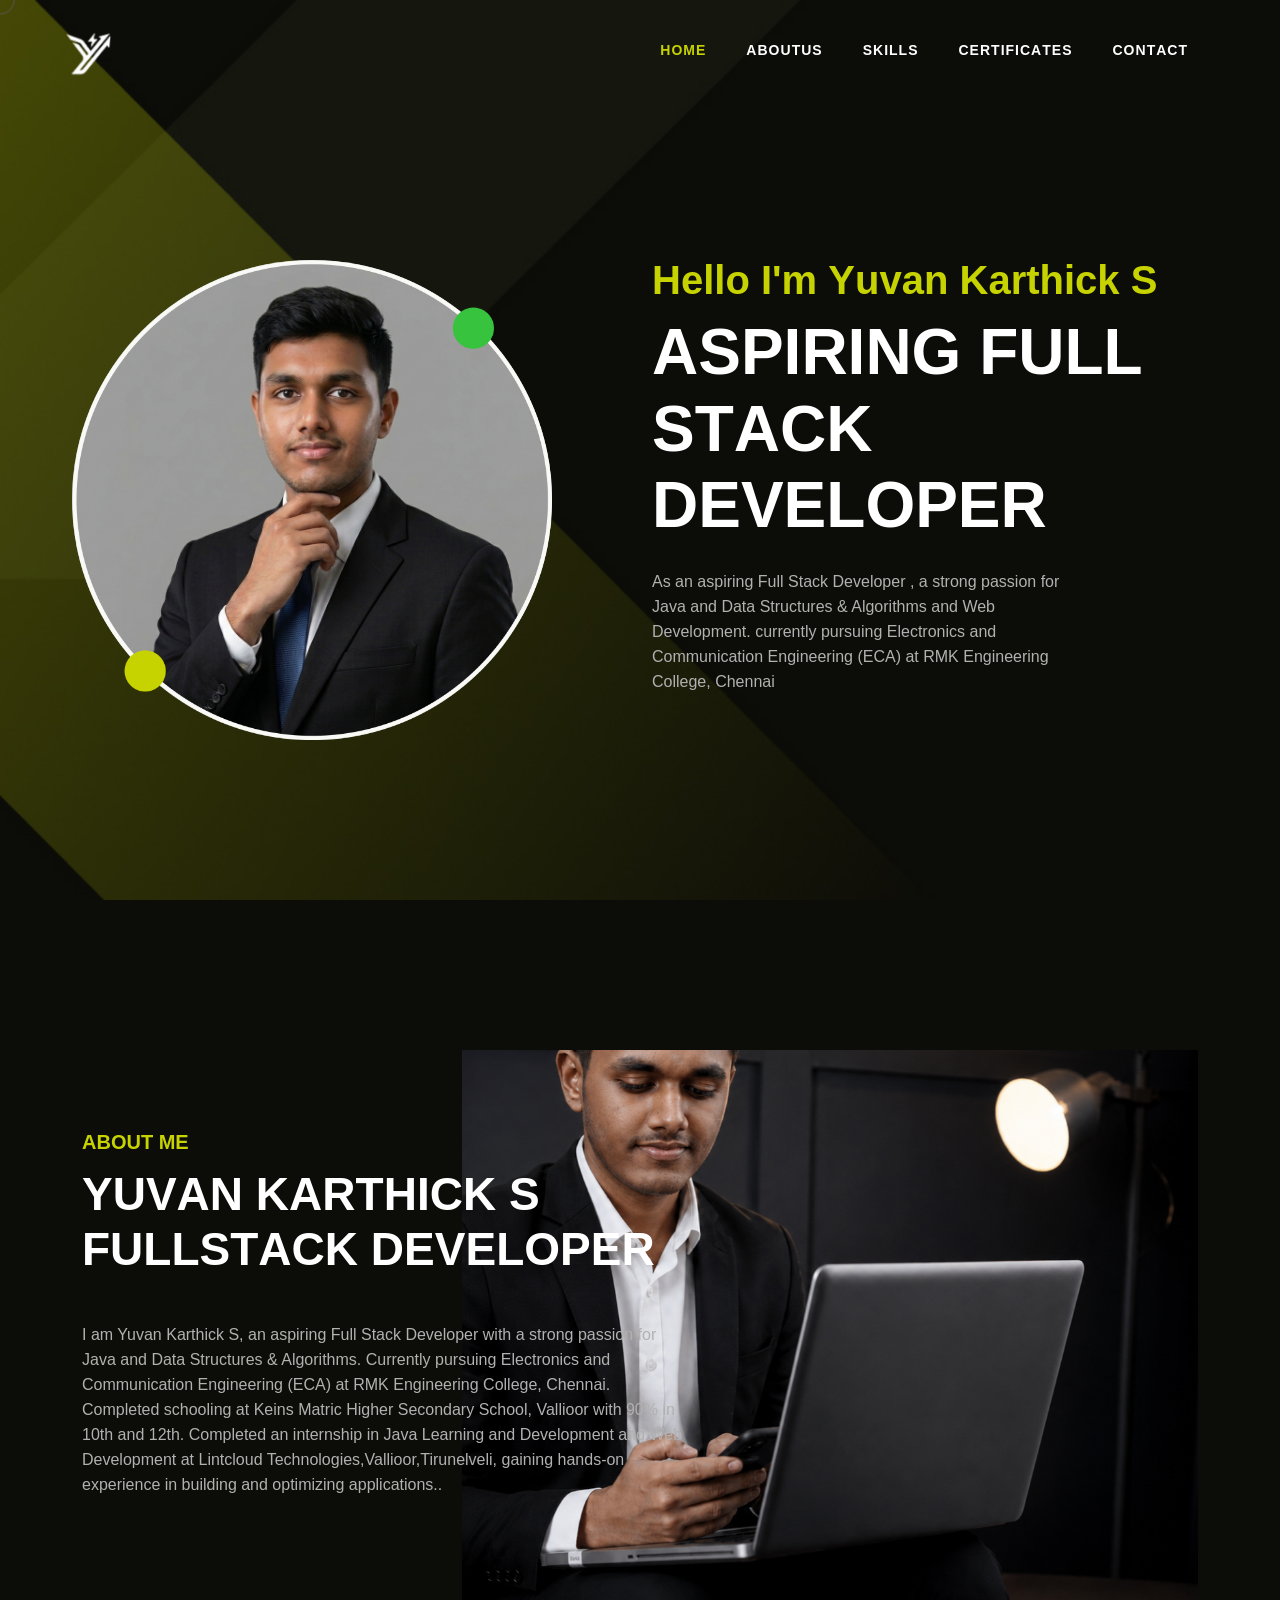
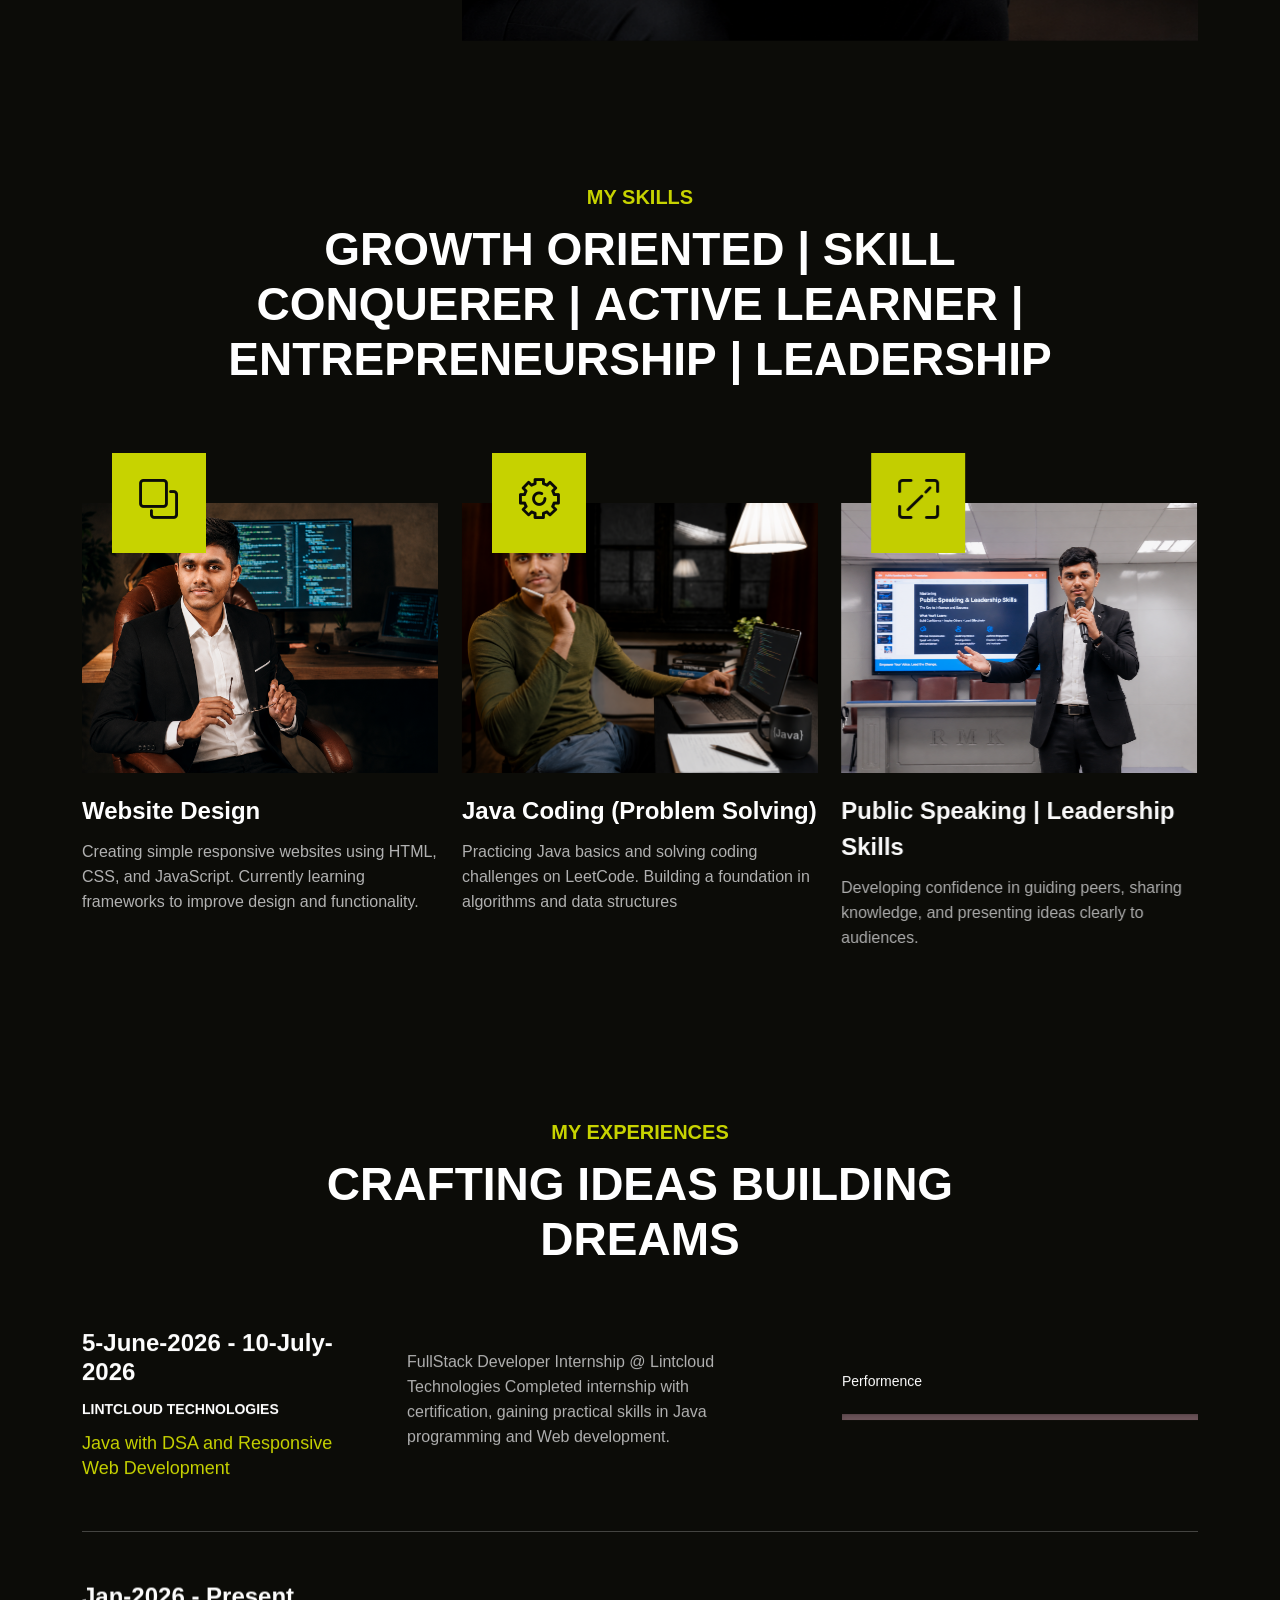
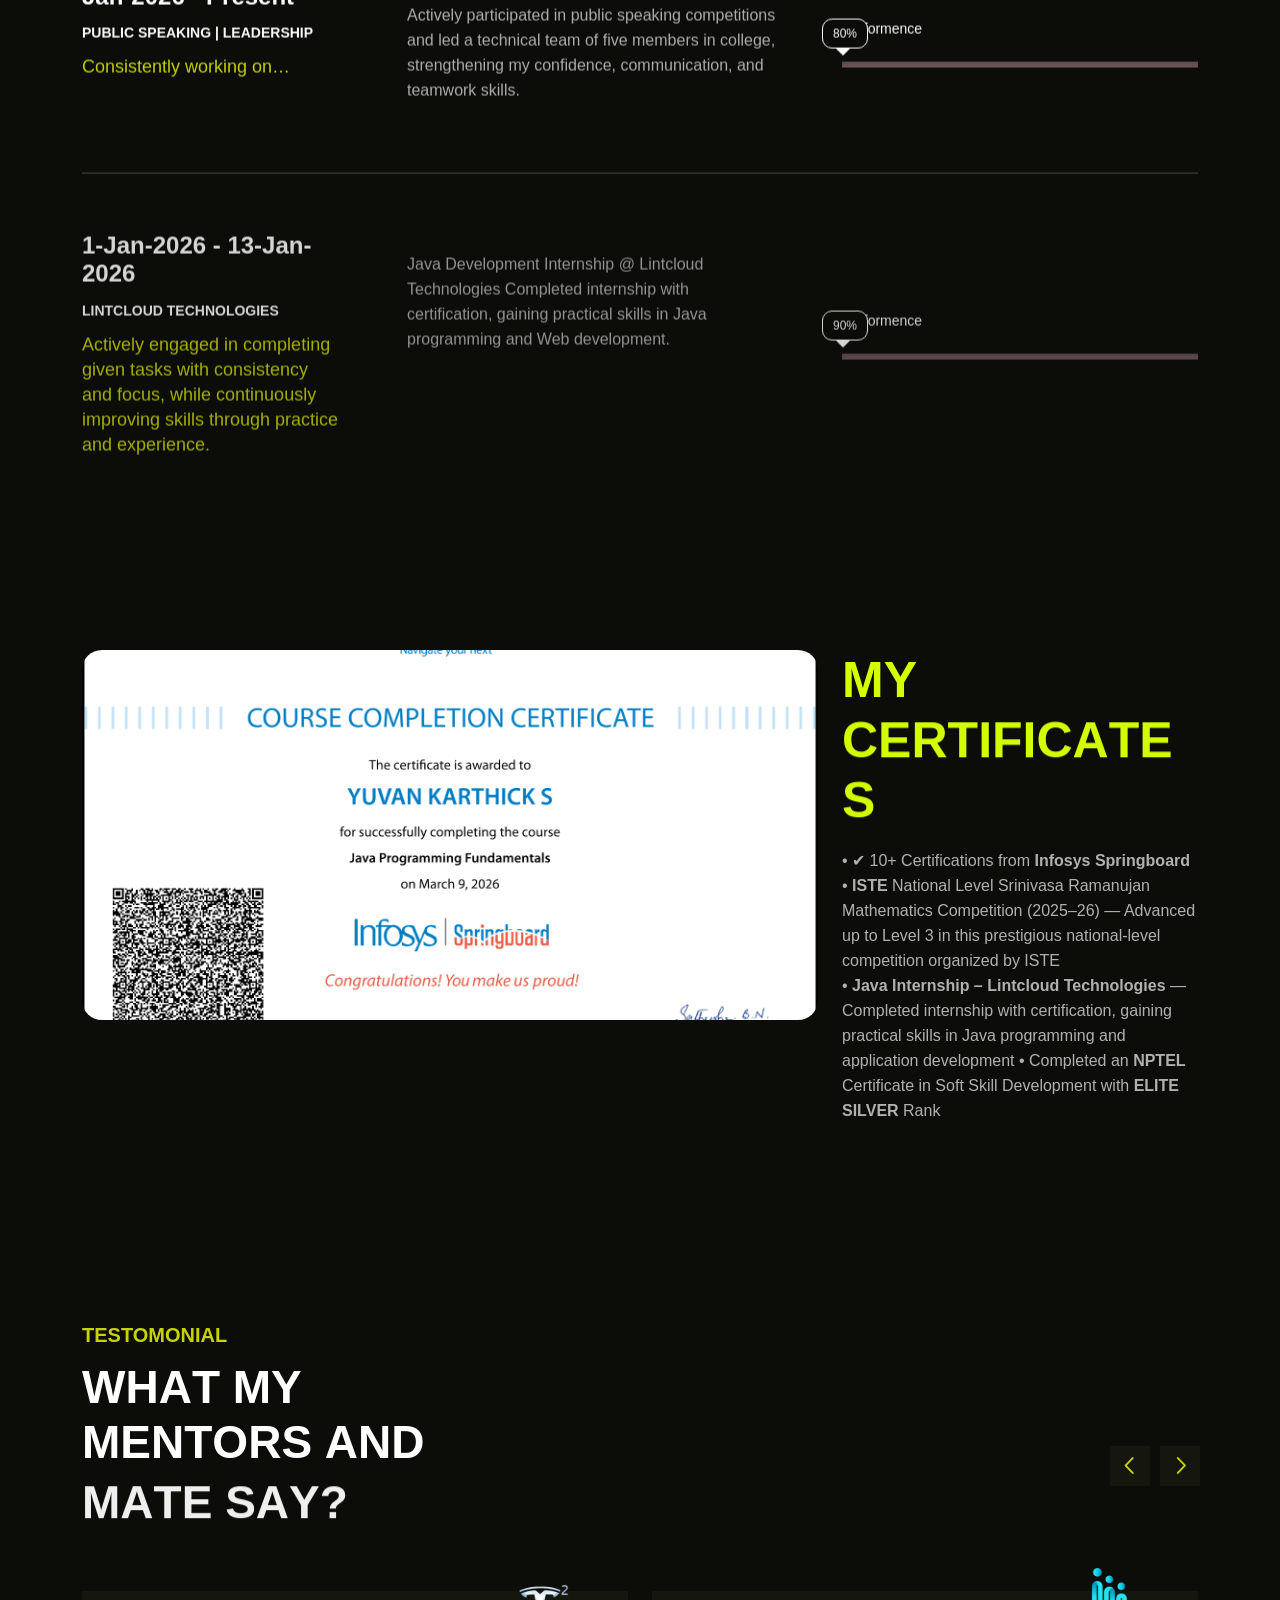
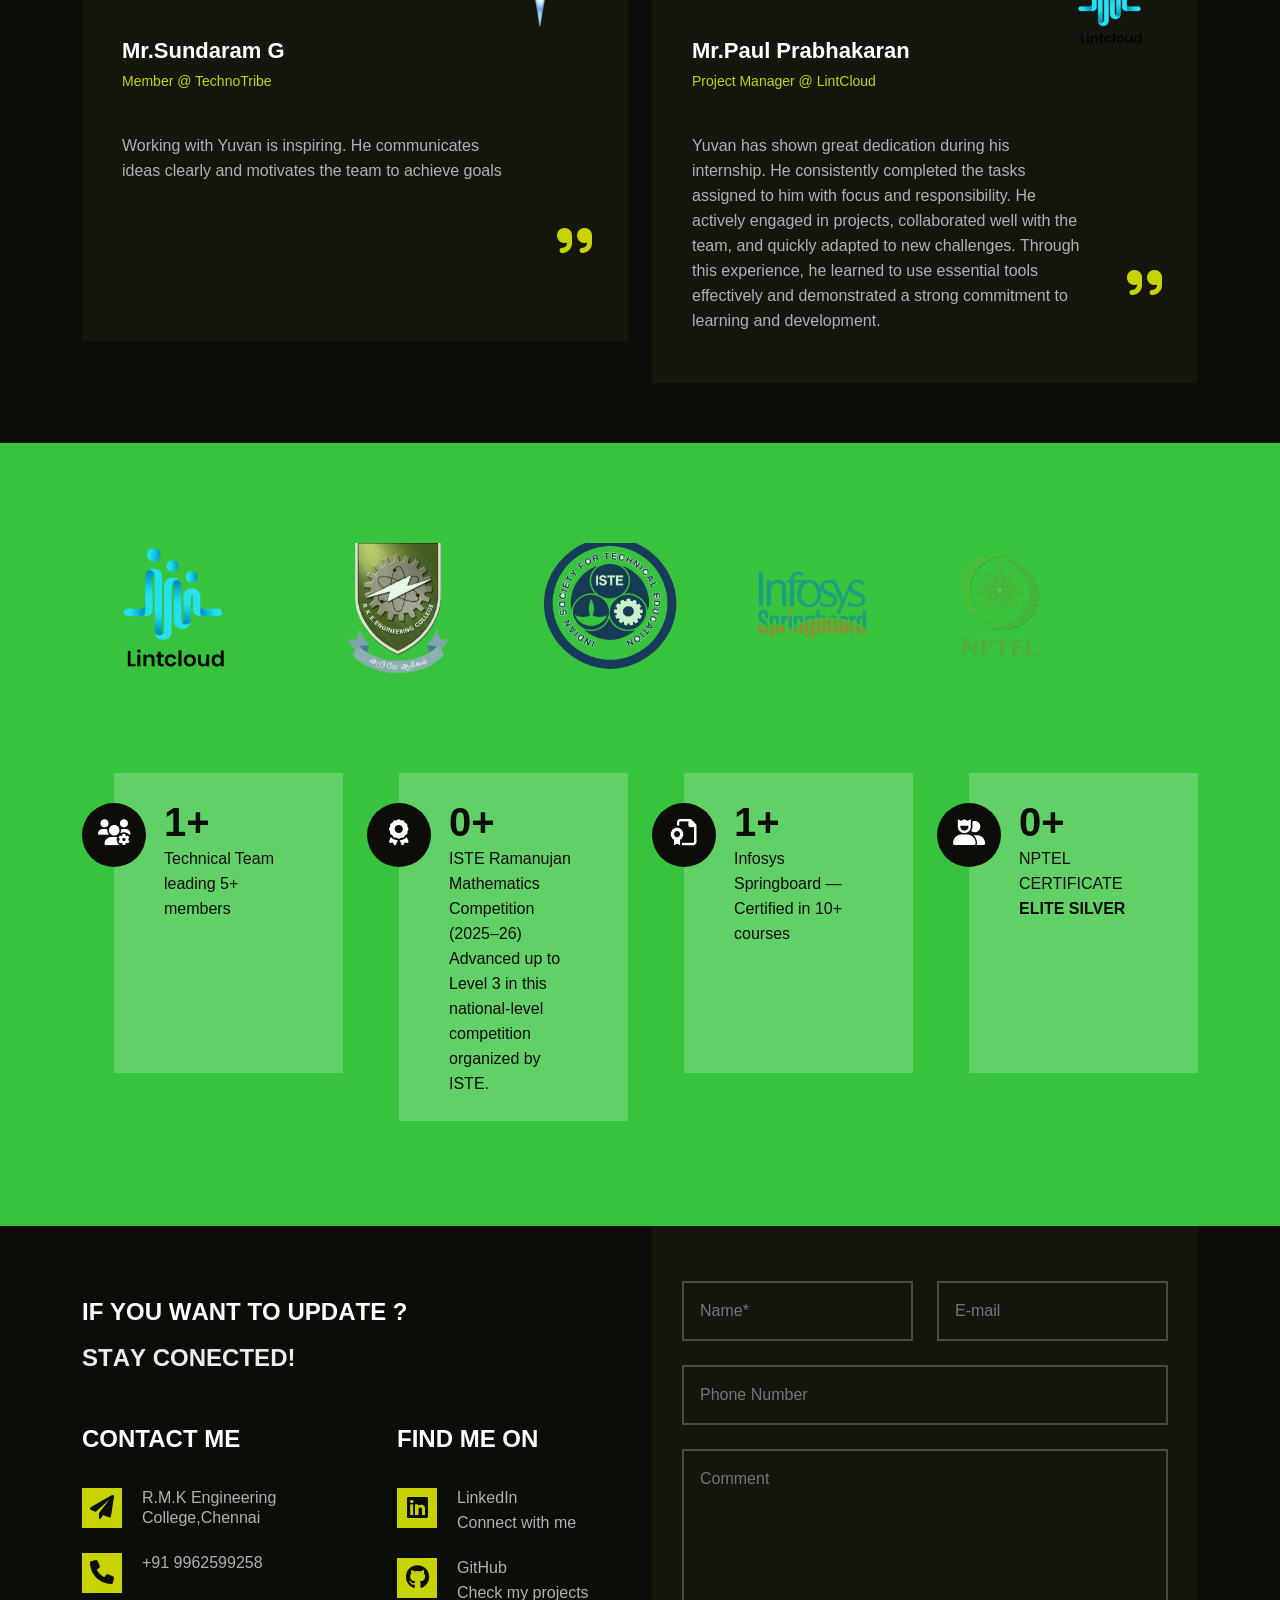
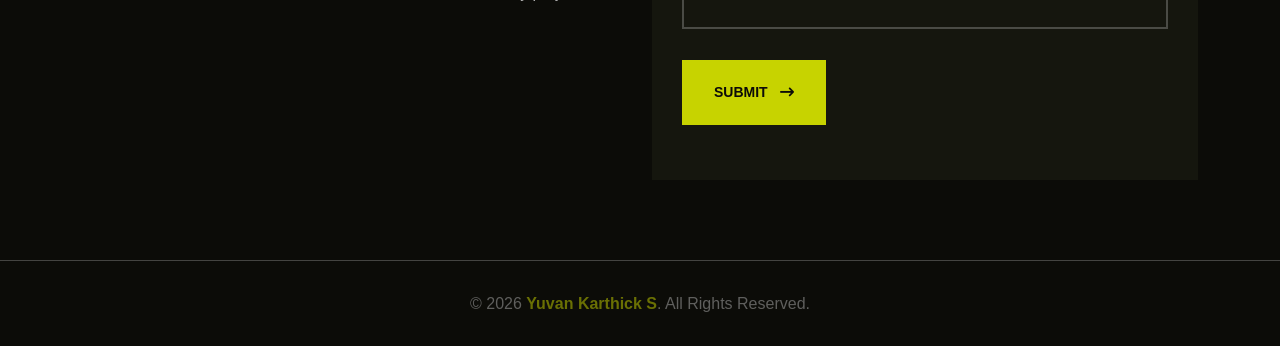
==== commit 1b5849fc: "changed map,logos,number" ====
--- a/index.html
+++ b/index.html
@@ -126,7 +126,7 @@
           </div>
           <div class="col-xxl-5 col-xl-6 ms-auto">
             <div class="tf__banner_text">
-              <h3 data-text-animation="rotate-in">Hello I'm Yuvan Karthick S</h3>
+              <h3 data-text-animation="rotate-in" style="font-size: 40px;">Hello I'm Yuvan Karthick S</h3>
               <h1 data-text-animation="rotate-in">
                 ASPIRING FULL STACK DEVELOPER
               </h1>
@@ -711,7 +711,7 @@
                 data-delay=".5"
               >
                 <img
-                  src="images/yklogo.png"
+                  src="images/ISTELOG.png"
                   alt="company logo"
                   class="img-fluid w-100"
                 />
@@ -949,13 +949,13 @@
                         ><i class="fa-sharp fa-solid fa-paper-plane"></i
                       ></span>
                       <div class="tf__address_area">
-                        <p>R.M.K Engineering College,Chennai</p>                      
+                        <p><a href="https://maps.app.goo.gl/RQRJi6vvashy3pFS6" target="_blank" style="color: var(--colorBodyText);">R.M.K Engineering College,Chennai</a></p>                      
                       </div>
                     </div>
                     <div class="tf__single_address d-flex flex-wrap">
                       <span><i class="fa-sharp fa-solid fa-phone"></i></span>
                       <div class="tf__address_area">
-                        <p>+91 9962599258</p>
+                        <p><a href="tel:+919962599258" style="color: var(--colorBodyText);">+91 9962599258</a></p>
                        
                       </div>
                     </div>
@@ -978,7 +978,7 @@
                 <div class="tf__single_address d-flex flex-wrap">
                   <span><i class="fa-brands fa-github"></i></span>
                   <div class="tf__address_area">
-                    <a href="https://github.com/YOUR-USERNAME" target="_blank">
+                    <a href="https://github.com/ykarthicks12117" target="_blank">
                       <p>GitHub</p>
                       <p>Check my projects</p>
                     </a>
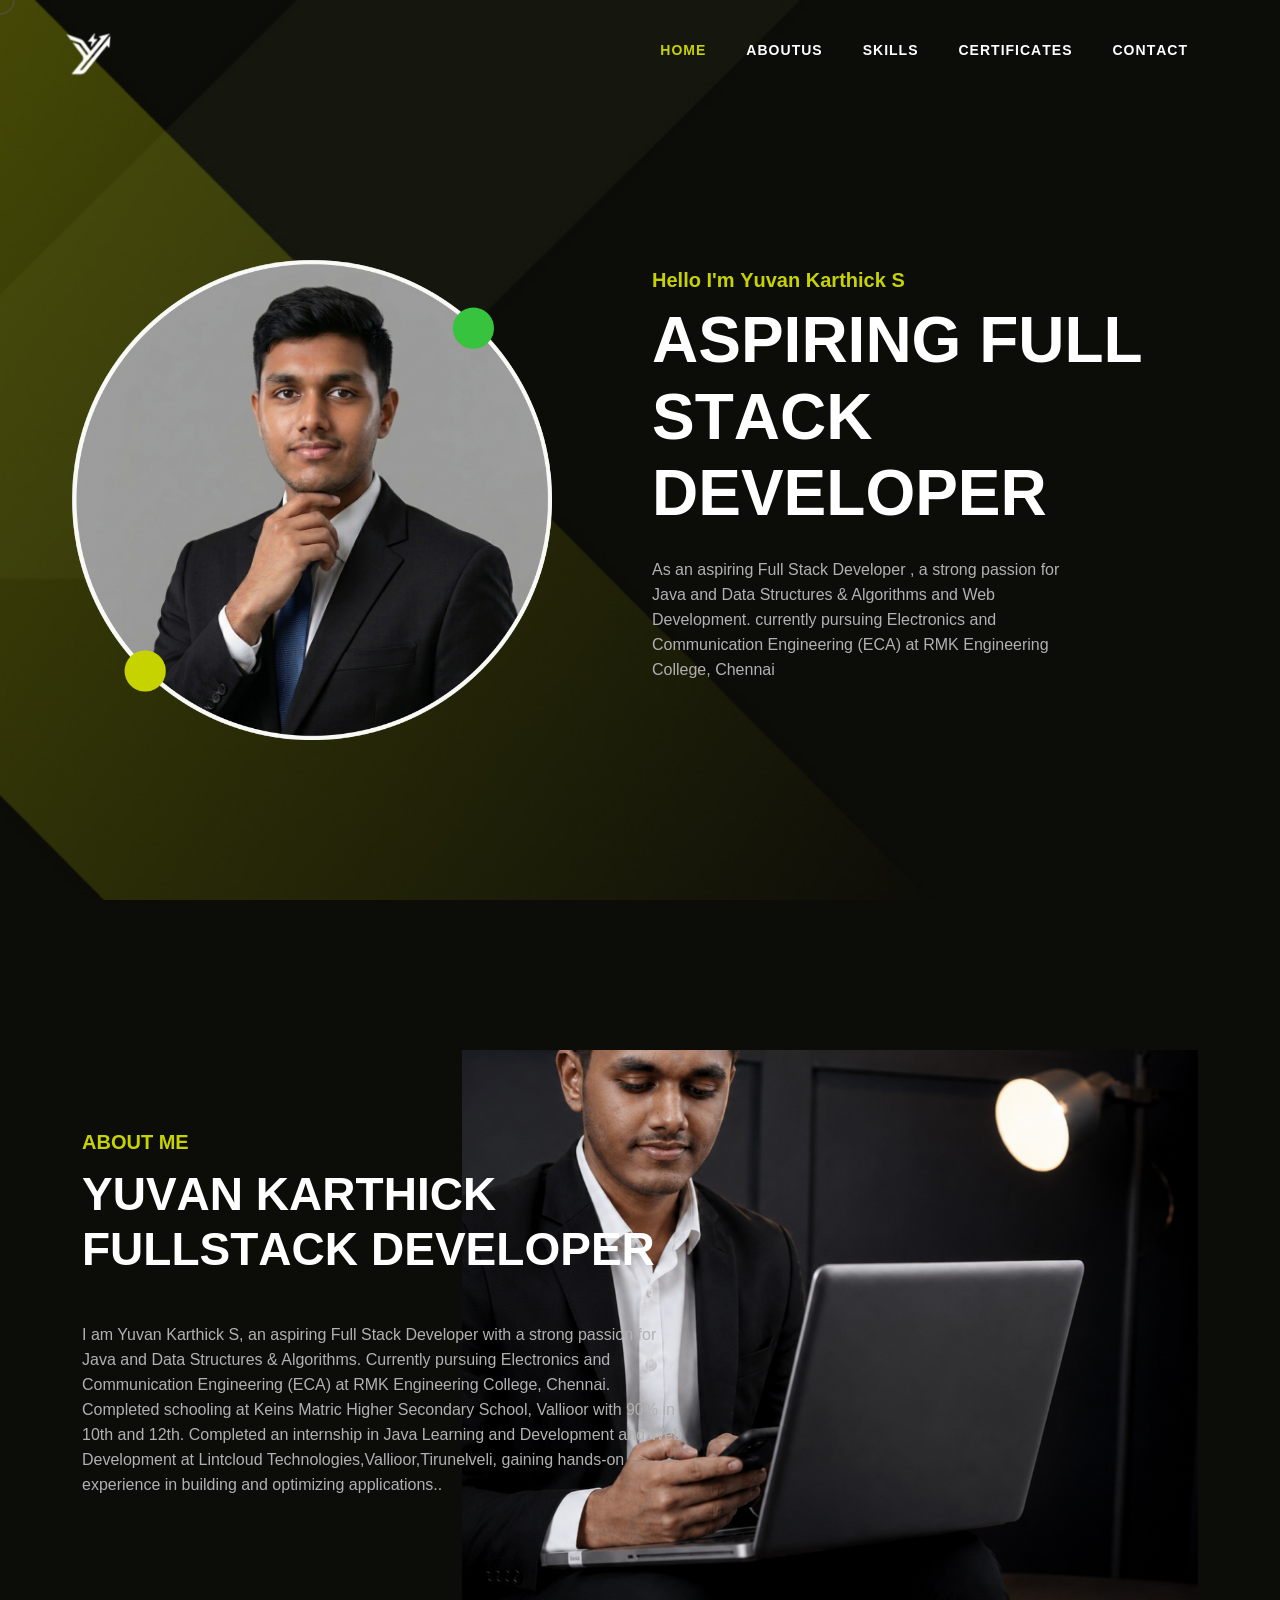
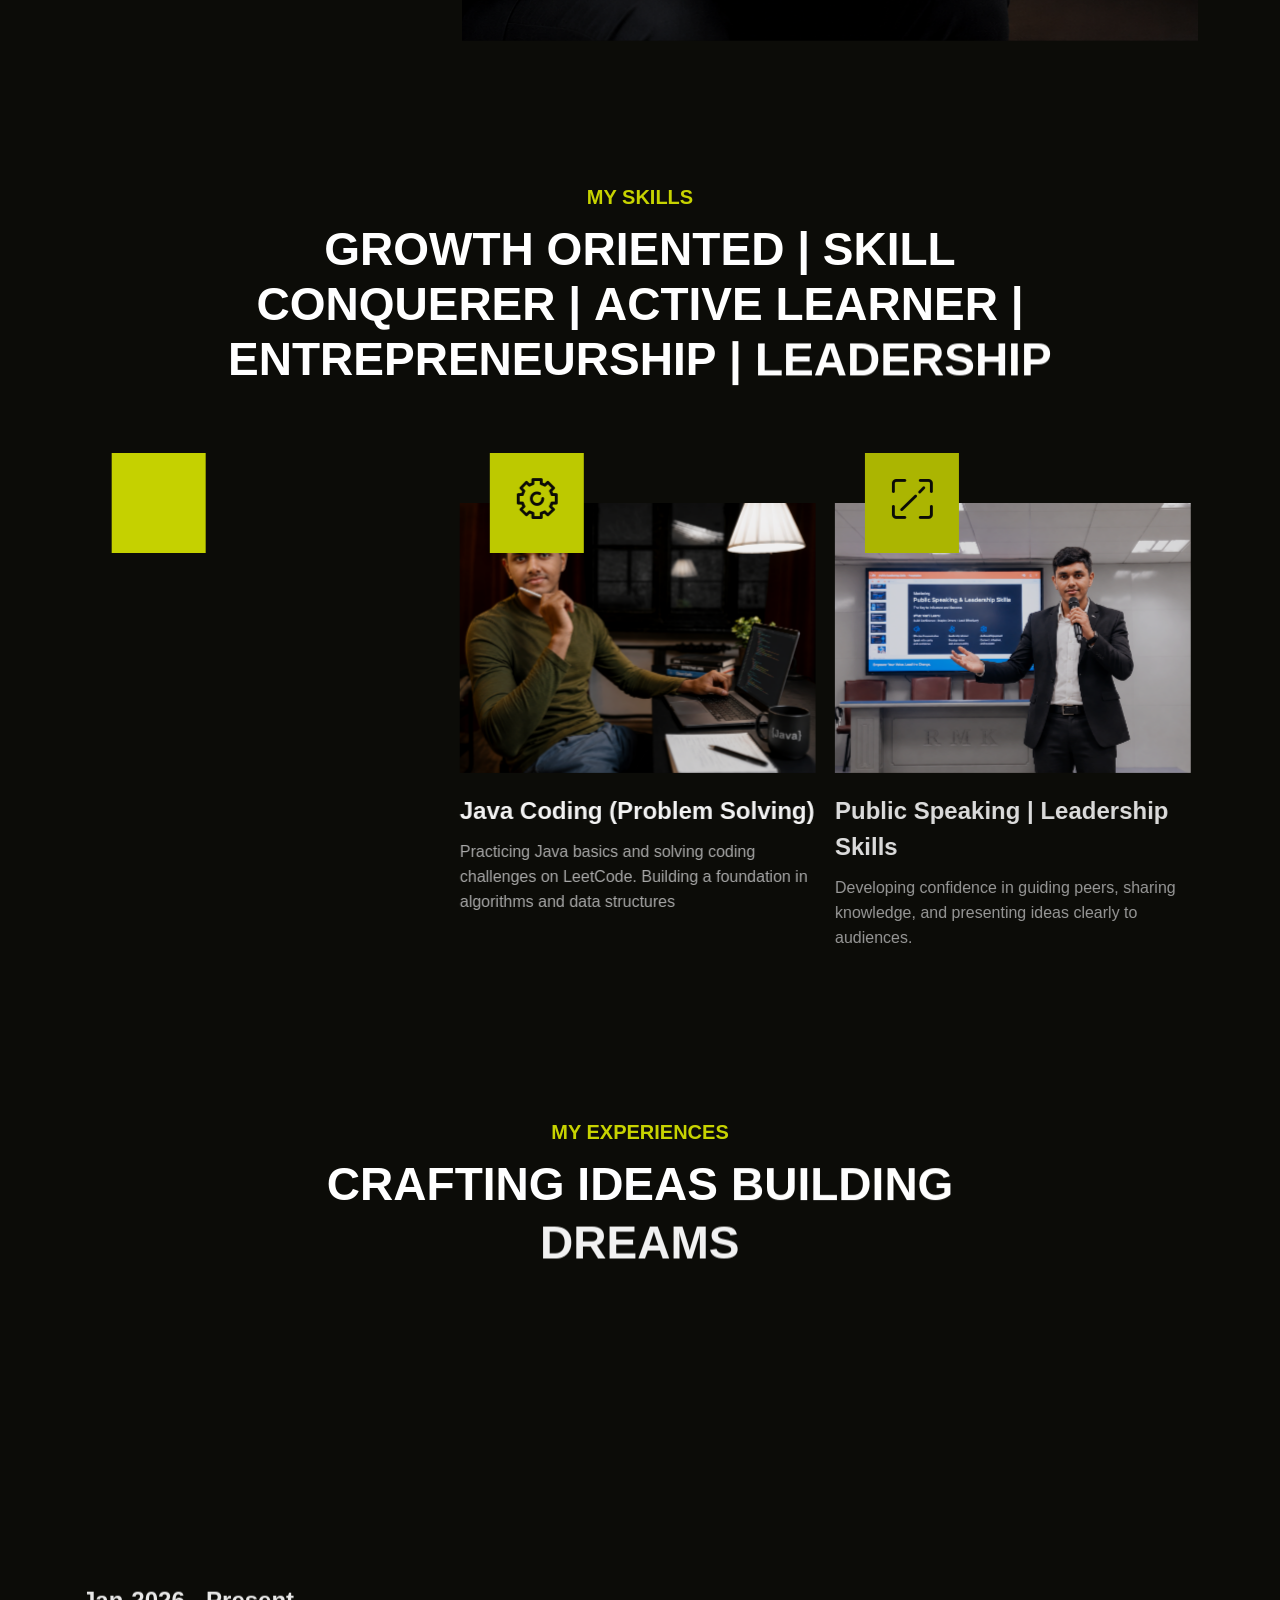
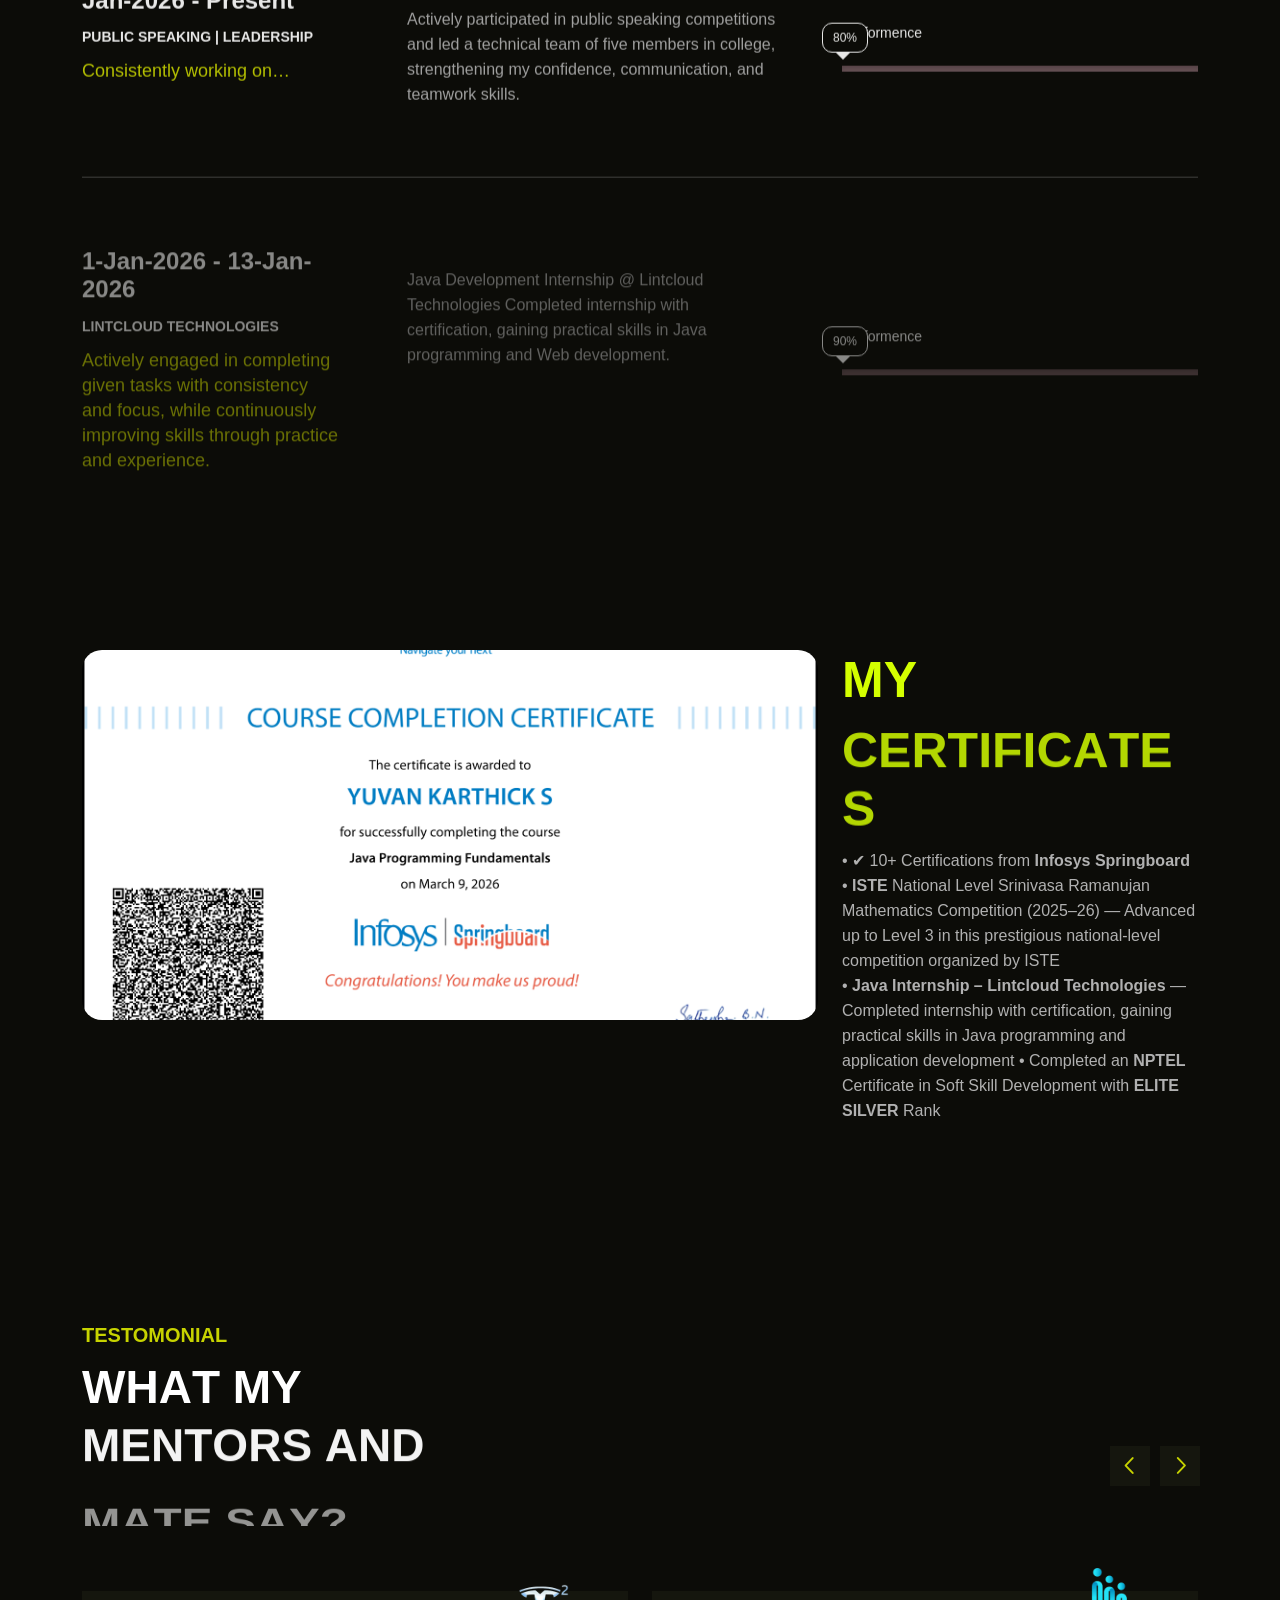
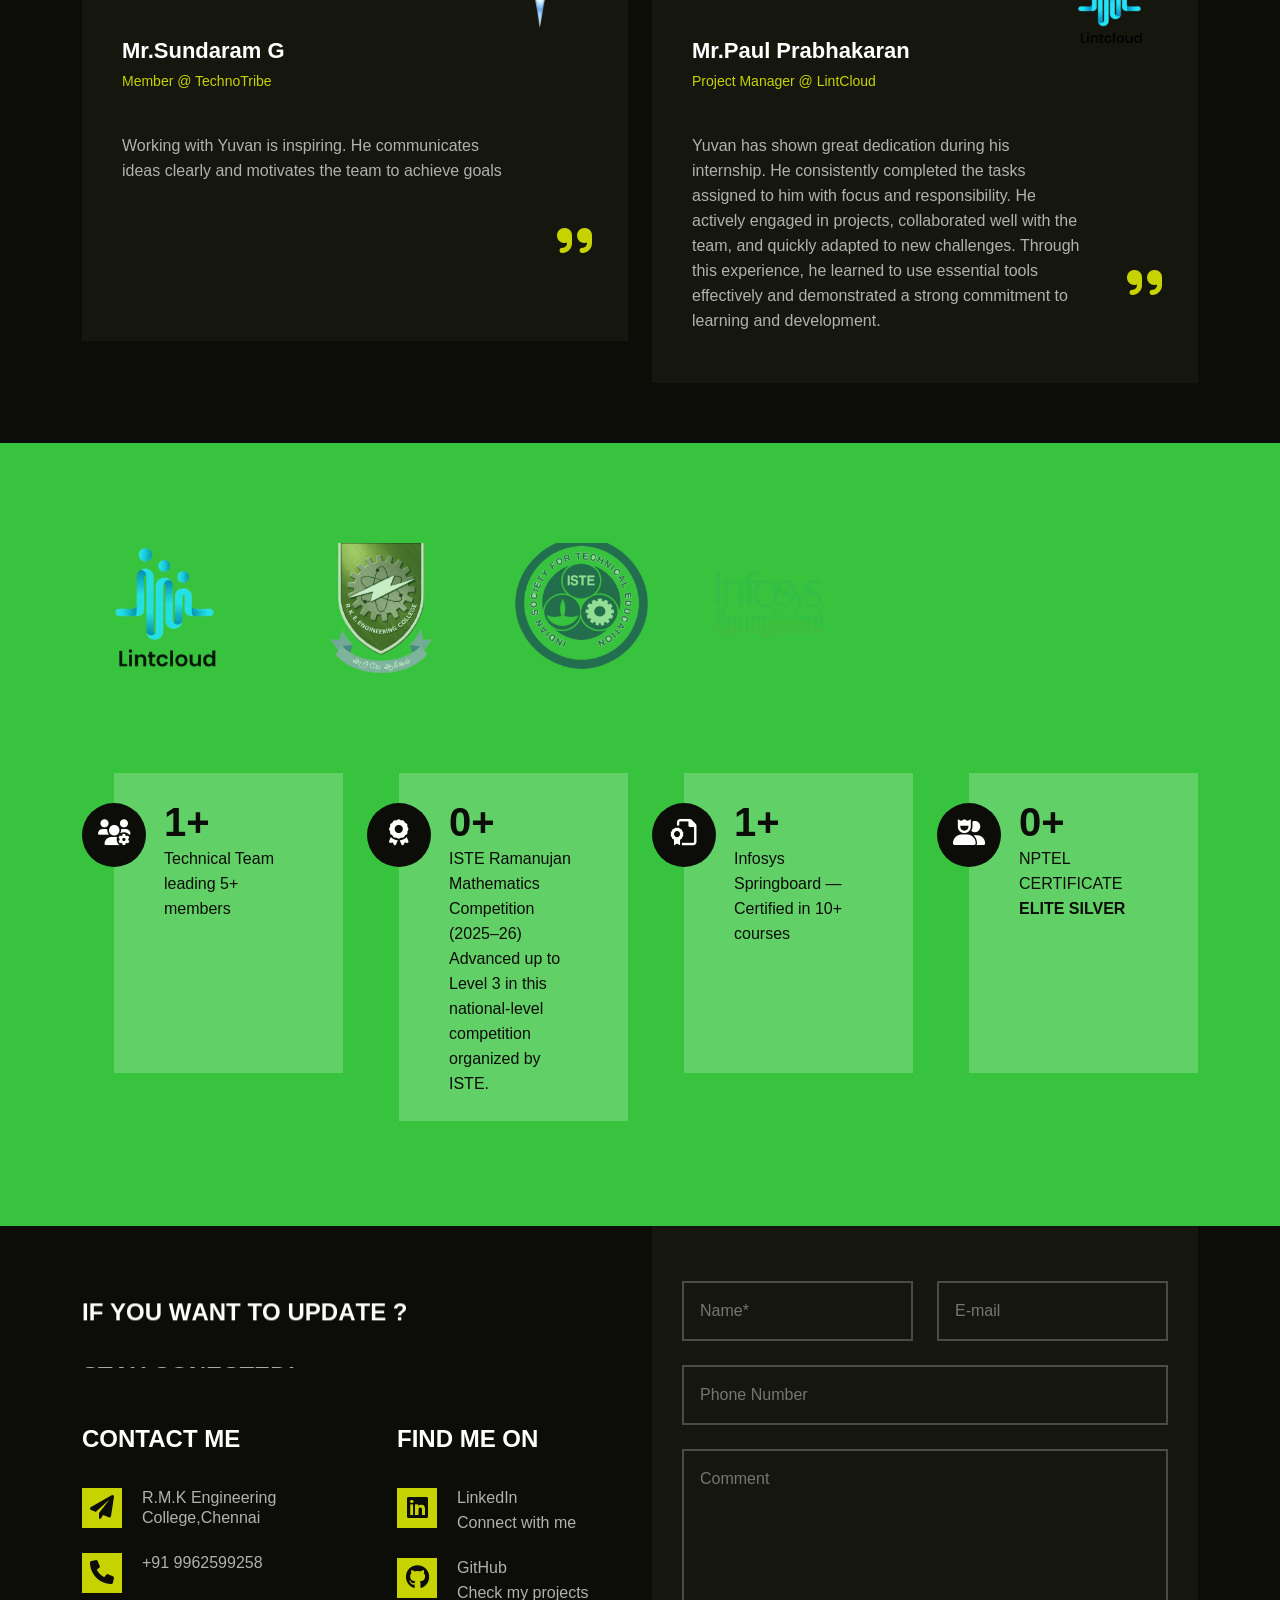
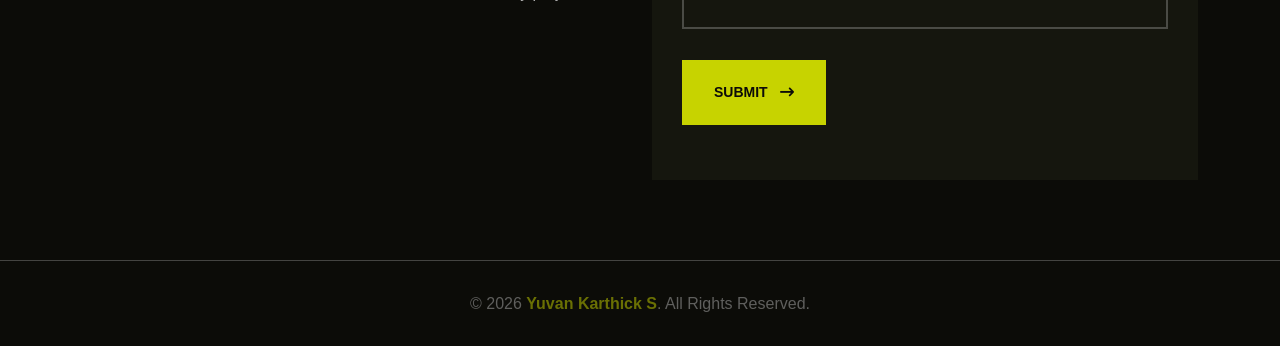
==== commit 407144a5: "fontsize changes" ====
--- a/index.html
+++ b/index.html
@@ -126,13 +126,13 @@
           </div>
           <div class="col-xxl-5 col-xl-6 ms-auto">
             <div class="tf__banner_text">
-              <h3 data-text-animation="rotate-in" style="font-size: 40px;">Hello I'm Yuvan Karthick S</h3>
+              <h3 data-text-animation="rotate-in">Hello I'm Yuvan Karthick S</h3>
               <h1 data-text-animation="rotate-in">
                 ASPIRING FULL STACK DEVELOPER
               </h1>
               <p>
                 As an aspiring Full Stack Developer , a strong passion for Java and Data Structures & Algorithms and Web Development.
-currently pursuing Electronics and Communication Engineering (ECA) at RMK Engineering College, Chennai
+                currently pursuing Electronics and Communication Engineering (ECA) at RMK Engineering College, Chennai
               </p>
 
               <ul class="d-flex flex-wrap">
@@ -174,14 +174,14 @@
             <div class="tf__common_heading tf__about_text">
               <h5>About Me</h5>
               <h2 data-text-animation="rotate-in" data-split="word">
-                Yuvan Karthick S FULLSTACK DEVELOPER
+                Yuvan Karthick FULLSTACK DEVELOPER
               </h2>
               <p>
                  I am Yuvan Karthick S, an aspiring Full Stack Developer with a strong passion for Java and Data Structures & Algorithms.
 
-Currently pursuing Electronics and Communication Engineering (ECA) at RMK Engineering College, Chennai.
-
-Completed schooling at Keins Matric Higher Secondary School, Vallioor with 90% in 10th and 12th. Completed an internship in Java Learning and Development and Web Development at Lintcloud Technologies,Vallioor,Tirunelveli, gaining hands-on experience in building and optimizing applications..
+                 Currently pursuing Electronics and Communication Engineering (ECA) at RMK Engineering College, Chennai.
+
+                 Completed schooling at Keins Matric Higher Secondary School, Vallioor with 90% in 10th and 12th. Completed an internship in Java Learning and Development and Web Development at Lintcloud Technologies,Vallioor,Tirunelveli, gaining hands-on experience in building and optimizing applications..
               </p>
             </div>
           </div>
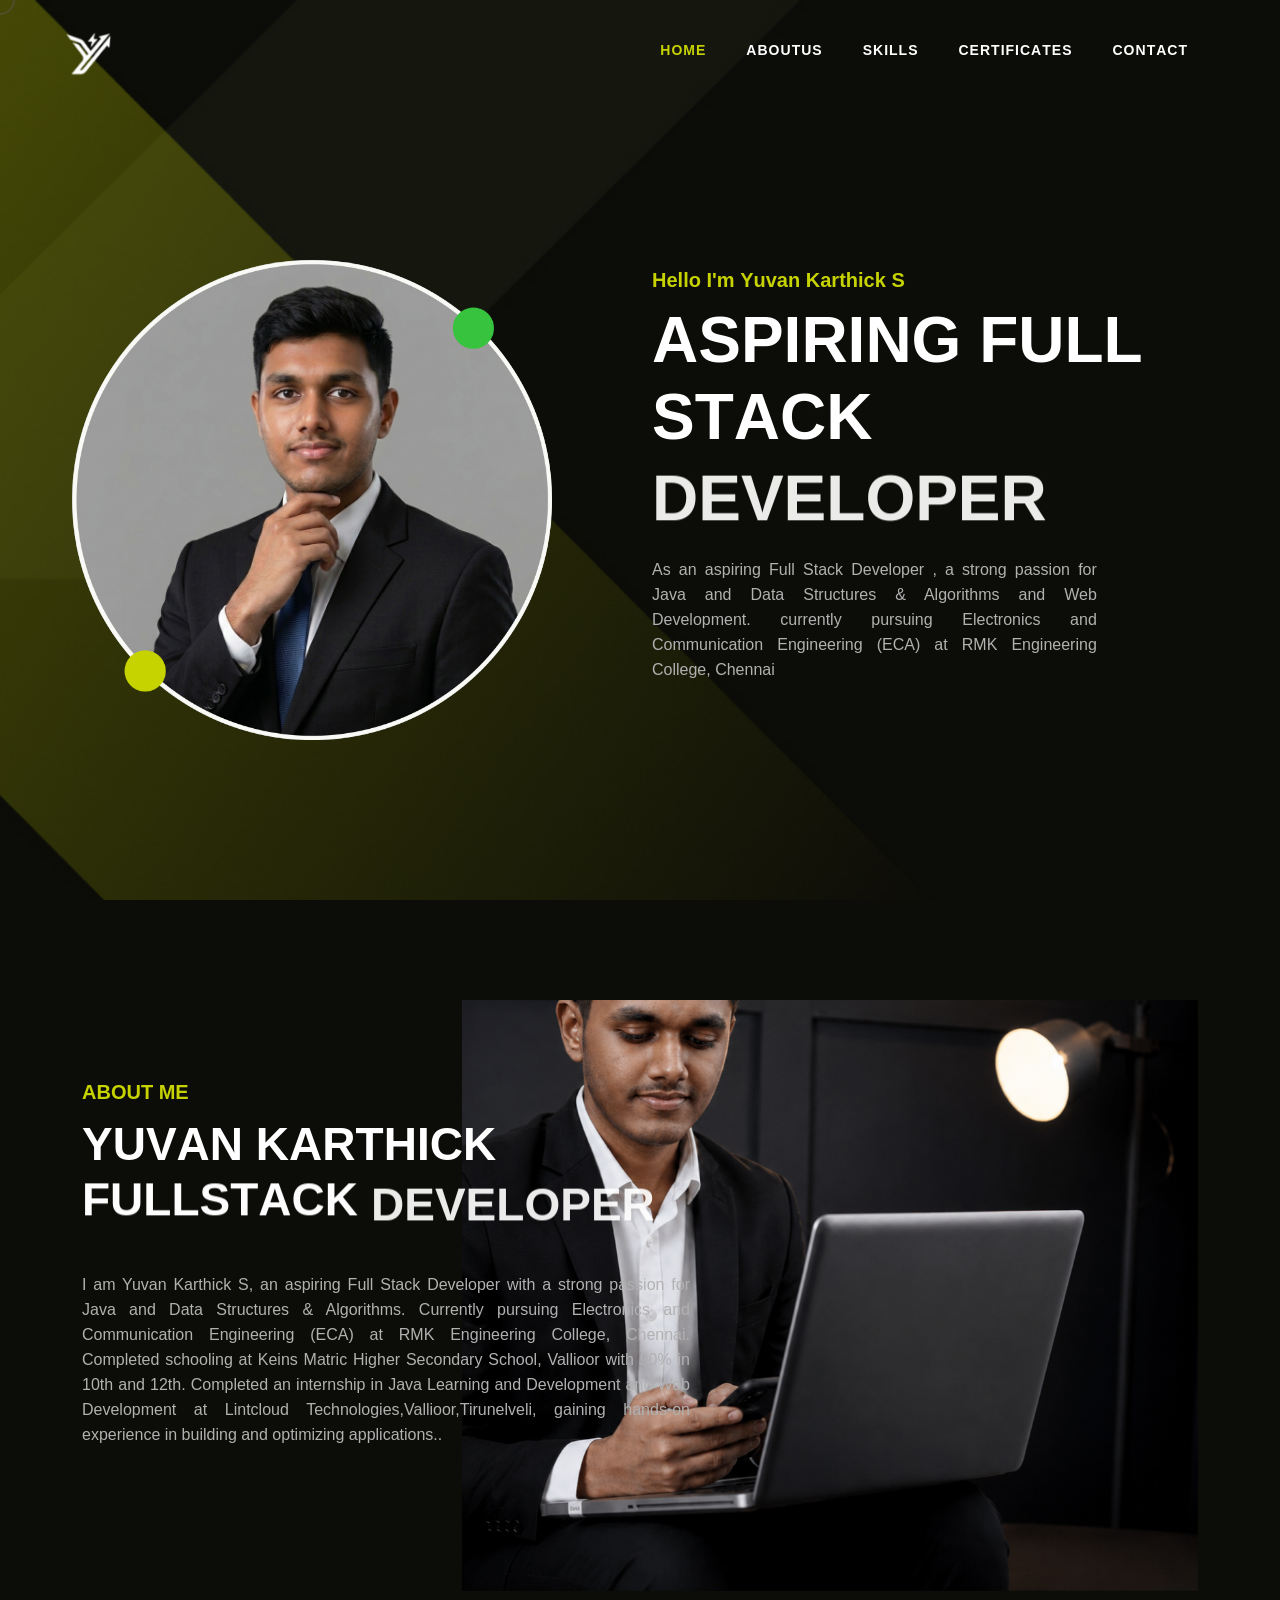
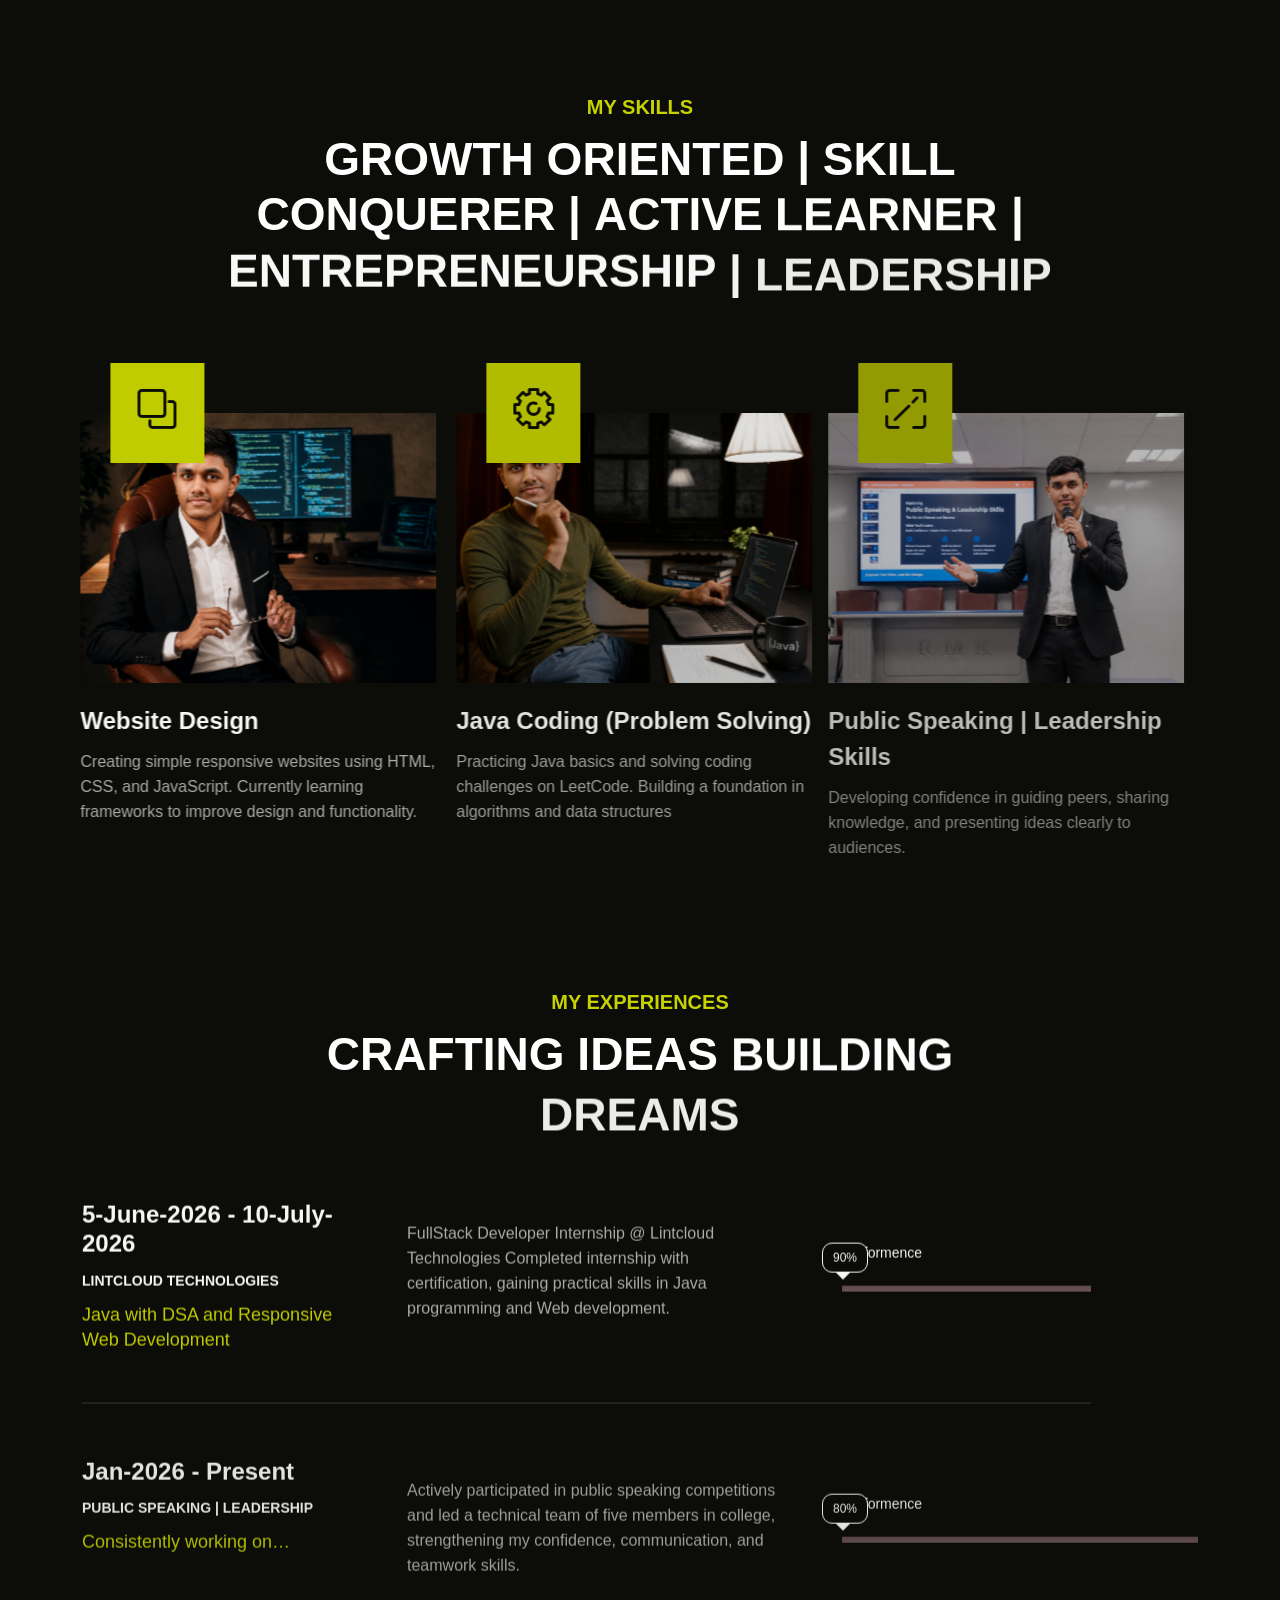
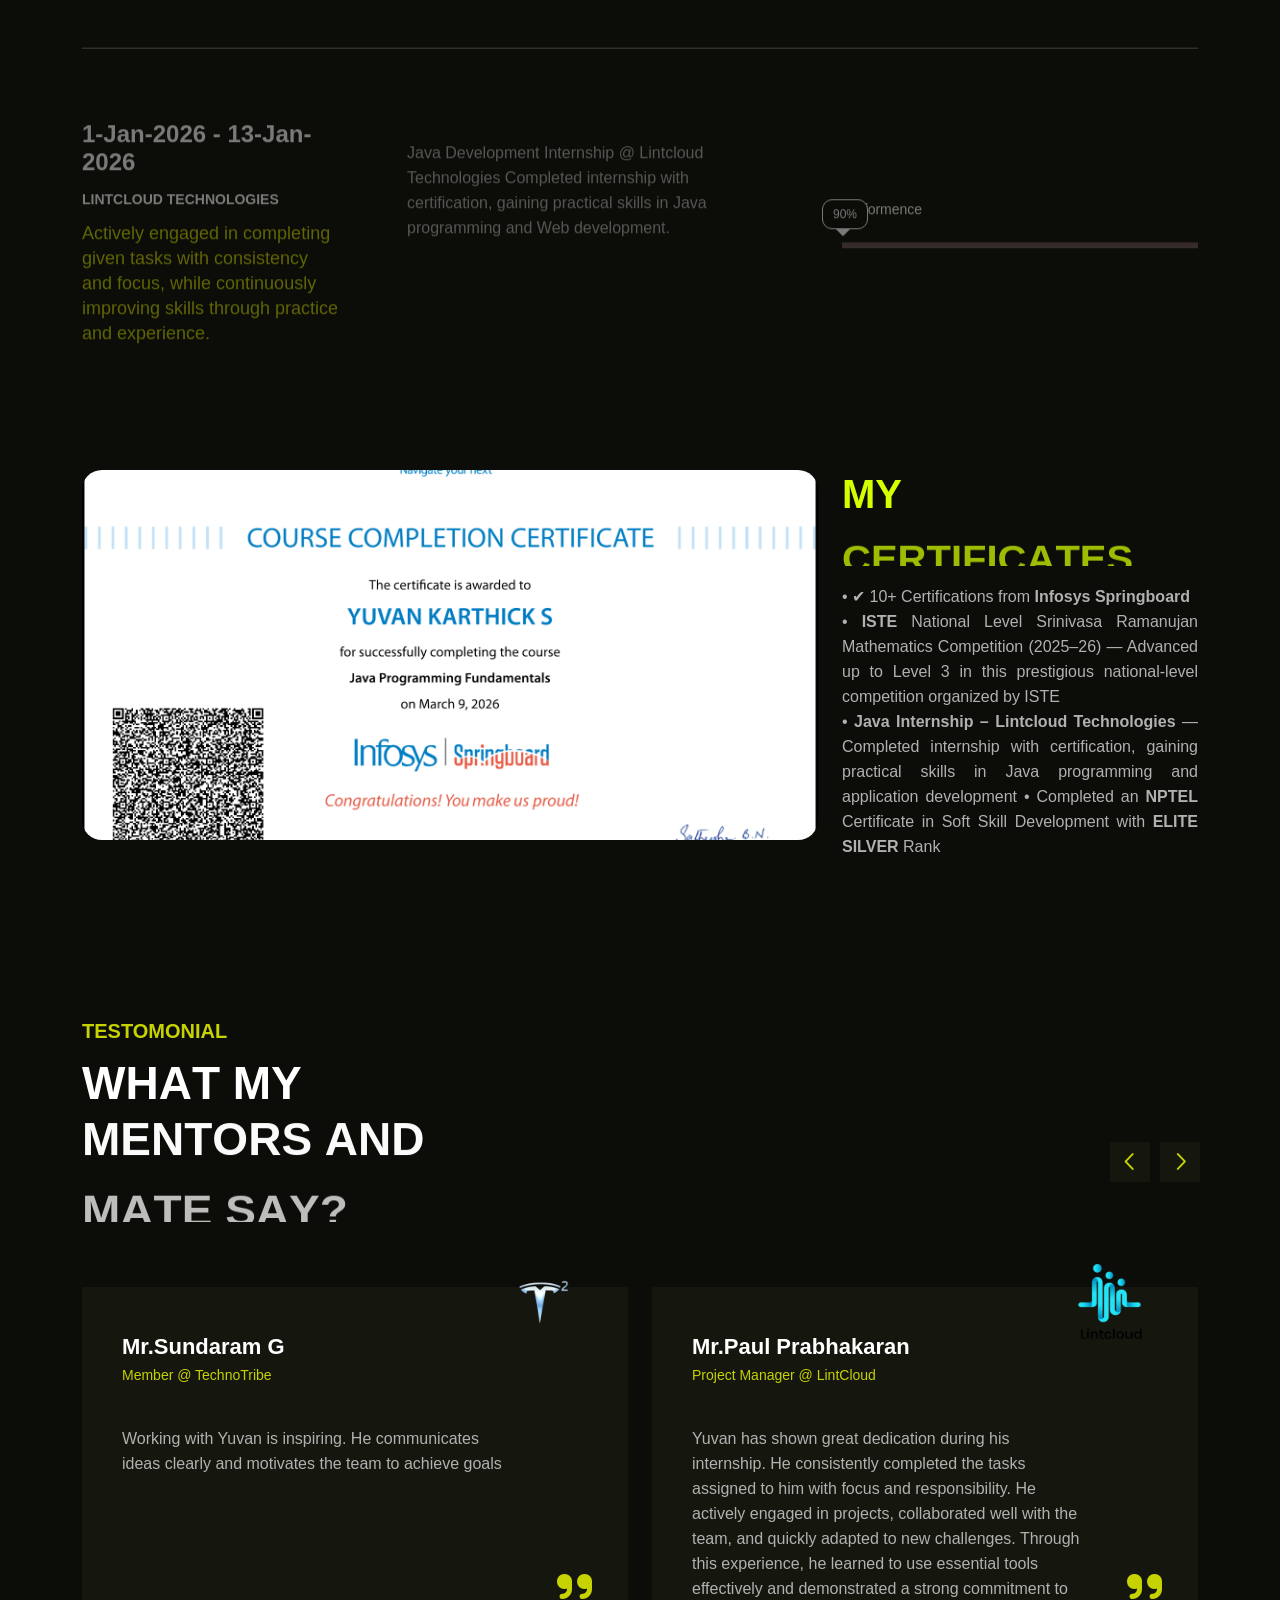
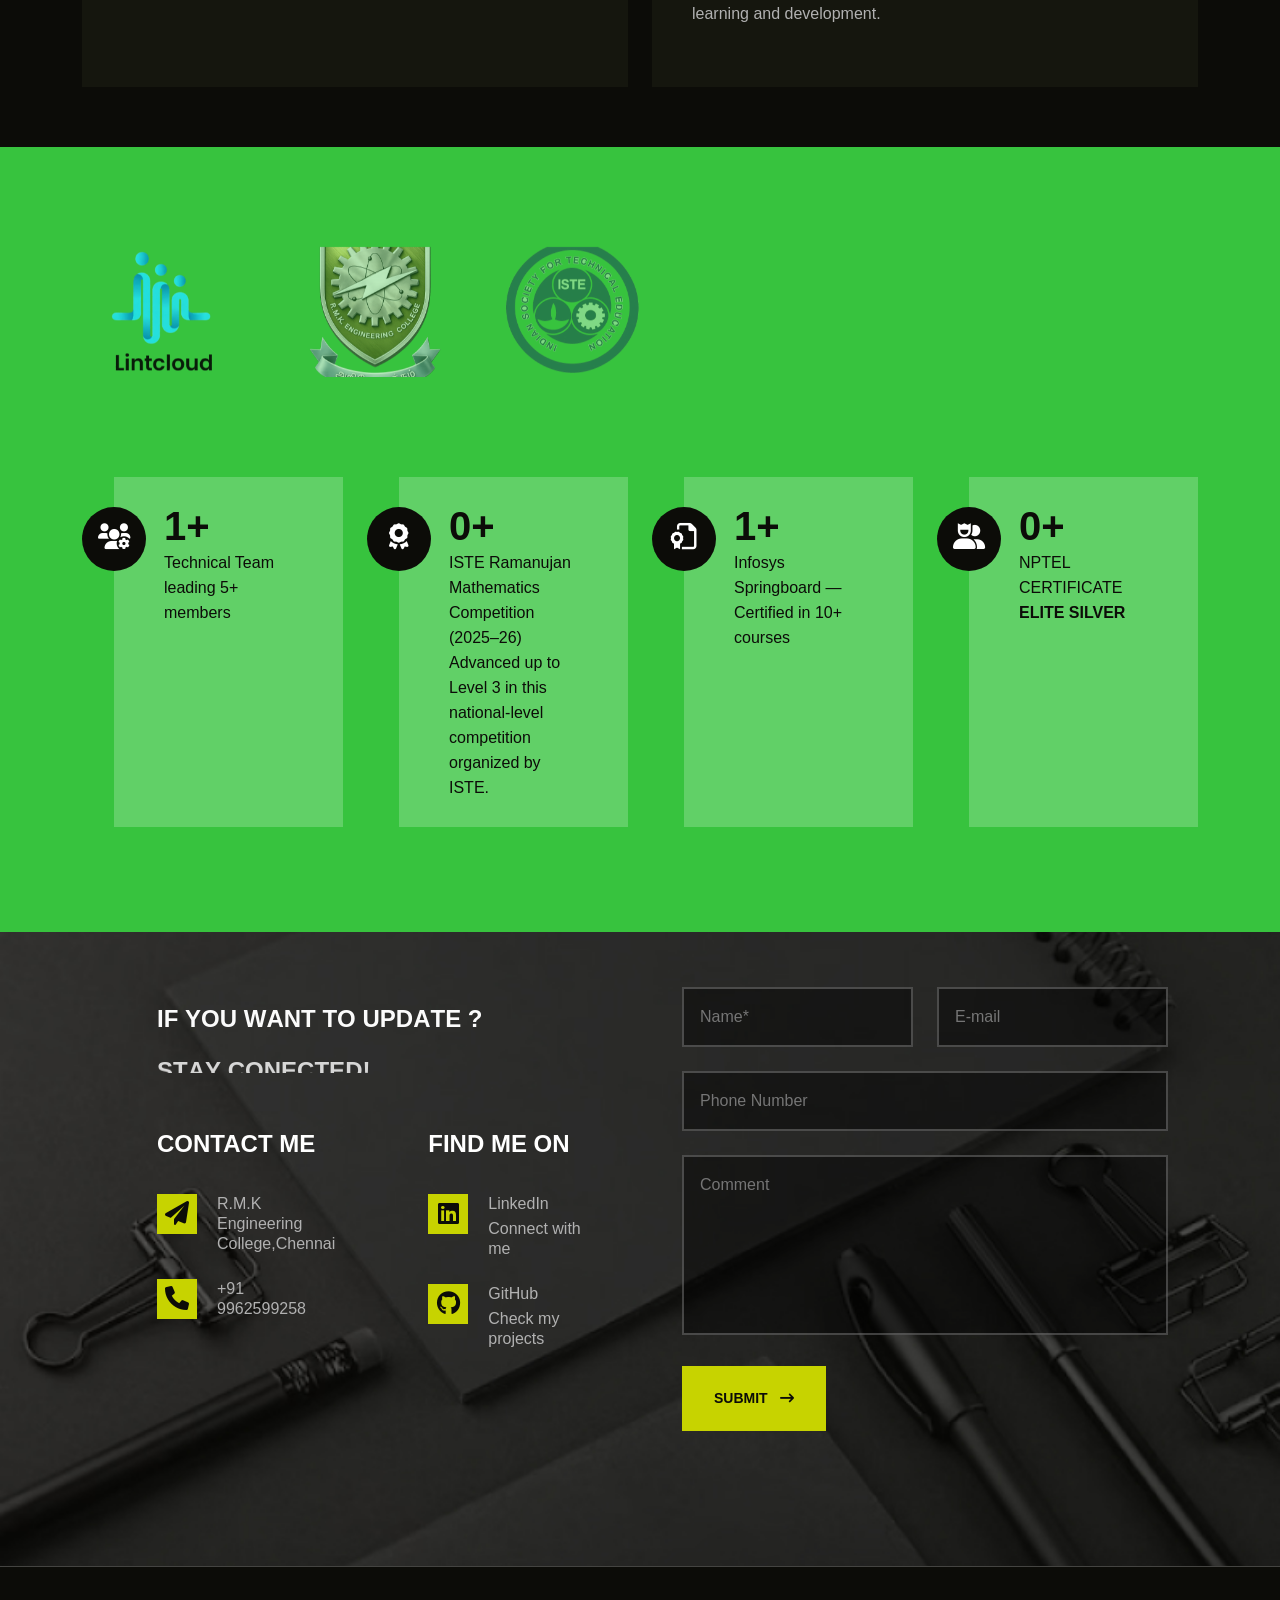
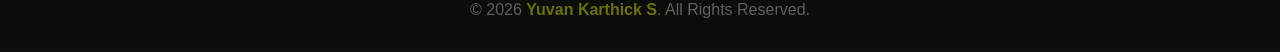
==== commit 9c0841f7: "contactbg change copyright change" ====
--- a/index.html
+++ b/index.html
@@ -9,7 +9,7 @@
     <meta name="viewport" content="width=device-width, initial-scale=1" />
     <meta
       name="keywords"
-      content="html, personal, personal portfolio, dark, minimal, html template, site template, designer, developer, youtuber, vloger, bloger, bootstrap, dark theme, personal dark theme, personal dark template"
+      content="html, personal, personal portfolio, dark, minimal, htm template, site template, designer, developer, youtuber, vloger, bloger, bootstrap, dark theme, personal dark theme, personal dark template"
     />
     <meta name="description" content="Isti personal portfolio HTML Template." />
     <meta name="author" content="codeefly" />
@@ -29,7 +29,7 @@
     <!--================================
         PRELOADER START
     =================================-->
-    <div class="preloader">
+    <div class="preloader">3
       <svg viewBox="0 0 1000 1000" preserveAspectRatio="none">
         <path id="svg" d="M0,1005S175,995,500,995s500,5,500,5V0H0Z"></path>
       </svg>
@@ -43,7 +43,7 @@
     ==============================-->
     <nav class="navbar navbar-expand-lg tf__main_menu pl_50 pr_60">
       <div class="container-fluid">
-        <a class="navbar-brand" href="index-3.html"
+        <a class="navbar-brand" href="index.html"
           ><img src="images/yklogo.png" alt="logo" class="img-fluid w-100"
         /></a>
         <button
@@ -530,7 +530,7 @@
           <div class="col-xl-4 my-auto order-xl-2 order-1">
             <div class="tf__common_heading tf__portfolio_heading">
               <!-- <h5>My Certifications</h5> -->
-           <h2 style="color: rgb(212, 255, 0); font-size: 50px;" data-text-animation="rotate-in">
+           <h2 style="color: rgb(212, 255, 0); font-size: 40px;" data-text-animation="rotate-in">
   My Certificates
 </h2>
 
@@ -1130,6 +1130,19 @@
     <script>
   document.getElementById("currentYear").textContent = new Date().getFullYear();
 </script>
+
+
+<script>
+document.querySelector(".tf__form").addEventListener("submit", function () {
+    const form = this;
+
+    // Wait a moment for Web3Forms to receive the data
+    setTimeout(() => {
+        form.reset();
+    }, 1000);
+});
+</script>
+
     <script src="js/plugin.js"></script>
     <script src="js/animation.js"></script>
     <script src="js/scroll_top.js"></script>
--- a/css/spacing.css
+++ b/css/spacing.css
@@ -1376,15 +1376,15 @@
 }
 
 .pt_140 {
-	padding-top: 140px !important;
+	padding-top: 100px !important;
 }
 
 .pt_145 {
-	padding-top: 145px !important;
+	padding-top: 105px !important;
 }
 
 .pt_150 {
-	padding-top: 150px !important;
+	padding-top: 100px !important;
 }
 
 .pt_155 {
--- a/css/style.css
+++ b/css/style.css
@@ -621,6 +621,7 @@
 
 .tf__banner_text p {
   max-width: 80%;
+  text-align: justify;
 }
 
 .tf__banner_text ul {
@@ -663,6 +664,7 @@
 .tf__about_text p {
   margin-top: 45px;
   line-height: 25px;
+  text-align: justify !important;
 }
 
 .tf__about_img {
@@ -817,6 +819,7 @@
 
 .tf__portfolio_heading p {
   margin-bottom: 55px;
+  text-align: justify;
 }
 
 .tf__portfolio .nextArrow,
@@ -864,9 +867,9 @@
 .tf__testimonial_slider {
   margin-top: 30px;
 }
-.tf__single_testimonial {
+/* .tf__single_testimonial {
   min-height: 350px !important;
-}
+} */
 
 .tf__testimonial_slider .nextArrow,
 .tf__testimonial_slider .prevArrow {
@@ -904,6 +907,9 @@
   padding: 47px 115px 50px 40px;
   position: relative;
   margin: 35px 12px 60px 12px;
+  min-height: 400px;
+  display: flex;
+  flex-direction: column;
 }
 
 .tf__single_testimonial_img {
@@ -1127,8 +1133,9 @@
   padding: 72px 30px 63px 0px;
   position: relative;
   z-index: 1;
-}
-
+  padding-left: 75px;
+}
+/* 
 .tf__contact_area::after {
   position: absolute;
   content: "";
@@ -1143,8 +1150,29 @@
   top: 0;
   z-index: -1;
   min-height: 550px;
-}
-
+} */
+.tf__contact_area::after {
+  position: absolute;
+  content: "";
+  background: url(../images/contact_bg.jpg);
+  background-position: center;
+  background-repeat: no-repeat;
+  background-size: cover;
+
+  /* Changed */
+  background-attachment: scroll;
+
+  width: 100%;
+  height: 100%;
+  min-height: 100%;
+
+  top: 0;
+  right: 0;
+  bottom: 0;
+  left: 0;
+
+  z-index: -1;
+}
 .tf__contact_area h4 {
   font-size: 24px;
   font-weight: 800;
@@ -2688,7 +2716,7 @@
      PRELOADER START
    ===============================*/
 
-.preloader {
+/* .preloader {
   position: fixed;
   z-index: 10;
   height: 100vh;
@@ -2749,7 +2777,7 @@
   to {
     clip-path: circle(50px at 100% 50%);
   }
-}
+} */
 
 /*==============================
      PRELOADER END
@@ -2943,3 +2971,34 @@
 .bg-fixed {
   background-attachment: fixed !important;
 }
+/*26/6/26 1st change*/
+@media (min-width: 1200px) {
+
+  section.tf__contact {
+    background-image: url(../images/contact_bg.jpg) !important;
+    background-position: center center !important;
+    background-repeat: no-repeat !important;
+    background-size: cover !important;
+    background-attachment: scroll !important;
+    background-color: var(--colorBlack) !important;
+  }
+
+  .tf__contact_area::after {
+    display: none !important;
+    background: none !important;
+  }
+
+  .tf__contact .tf__form {
+    background: transparent !important;
+  }
+
+  .tf__contact .tf__single_form input,
+  .tf__contact .tf__single_form textarea {
+    background: rgba(0, 0, 0, 0.45) !important;
+    border: 2px solid #b1b1b157 !important;
+    color: var(--colorWhite) !important;
+  }
+
+}
+
+/*26/6/26 1st change*/
--- a/css/responsive.css
+++ b/css/responsive.css
@@ -25,12 +25,18 @@
     display: flex;
   }
 
-  .tf__main_2 {
+  /* .tf__main_2 {
     background: var(--colorBlack);
     border: 1px solid #eeeeee24;
     left: -120px;
-  }
-
+  } */
+/*Gonna change for responsive*/
+.tf__main_2 {
+  background: var(--colorBlack);
+  border: 1px solid #eeeeee24;
+  left: 0;
+}
+/*Gonna change for responsive*/
   .tf__banner_2 {
     padding-bottom: 0 !important;
   }
@@ -134,7 +140,12 @@
   }
 
   .tf__emargency_contact_bg {
+    position: absolute;
     top: -14px;
+    z-index: -1; 
+     left: 0;
+  width: 100%;
+  height: 100%;
   }
 
   /*==============================
@@ -296,15 +307,25 @@
   }
 
   .tf__contact_area::after {
-    width: 972px;
+    content: ""; /* Ensure content is defined */
+    position: absolute;
+    left: 50%;
+    transform: translateX(-50%);
+    width: 100vw; /* Forces it to be the full width of the viewport */
+    
+    /* Example positioning/height - adjust as needed */
+    bottom: 0;
+    height: 5px; 
+    background-color: red; 
   }
 
   .tf__form {
-    margin-top: 60px;
+    margin-top: 90px;
   }
 
   .tf__main_copyright p {
     margin-bottom: 20px;
+    
   }
 
   .tf__main_copyright ul li a {
@@ -571,6 +592,7 @@
 
   .tf__about_text p {
     margin-bottom: 30px;
+    text-align: justify !important;
   }
 
   .tf__about_img {
@@ -585,6 +607,7 @@
 
   .tf__portfolio_heading p {
     margin-bottom: 0;
+    text-align: justify !important;
   }
 
   .tf__experiance .row {
@@ -602,6 +625,7 @@
 
   .tf__portfolio_img {
     height: auto;
+    margin-top: 15px;
   }
 
   .tf__portfolio_heading {
@@ -673,6 +697,7 @@
 
   .tf__main_copyright p {
     margin-bottom: 20px;
+     
   }
 
   .tf__main_copyright ul li a {
@@ -987,6 +1012,7 @@
 
   .tf__about_text p {
     margin-bottom: 30px;
+     text-align: justify !important;
   }
 
   .tf__about_img {
@@ -1070,6 +1096,7 @@
 
   .tf__main_copyright p {
     margin-bottom: 20px;
+    
   }
 
   .tf__main_copyright ul li a {
@@ -1085,6 +1112,7 @@
 
   .tf__portfolio_heading p {
     margin-bottom: 0;
+    text-align: justify !important;
   }
 
   /*==============================
@@ -1265,8 +1293,16 @@
   }
 
   .tf__contact_area::after {
-    bottom: 14px;
-    right: -61px;
+    content: ""; /* Ensure content is defined */
+    position: absolute;
+    left: 50%;
+    transform: translateX(-50%);
+    width: 100vw; /* Forces it to be the full width of the viewport */
+    
+    /* Example positioning/height - adjust as needed */
+    bottom: 0;
+    height: 5px; 
+    background-color: red; 
   }
 
   /* contact end */
@@ -1394,7 +1430,7 @@
 
   /* banner start */
   .tf__banner {
-    padding: 165px 0px 100px 0px !important;
+    padding: 165px 0px 50px 0px !important;
     height: auto;
   }
 
@@ -1403,7 +1439,7 @@
   }
 
   .tf__banner_text h1 {
-    font-size: 48px;
+    font-size: 41px;
   }
 
   .tf__banner_text h3 {
@@ -1429,6 +1465,7 @@
   .tf__about_text p {
     /* width: 51%; */
     margin-bottom: 30px;
+     text-align: justify !important;
   }
 
   .tf__about_img {
@@ -1453,6 +1490,7 @@
 
   .tf__banner_text p {
     max-width: 100%;
+    text-align: justify;
   }
 
   .tf__single_blog_text {
@@ -1518,6 +1556,7 @@
 
   .tf__main_copyright p {
     margin-bottom: 20px;
+    text-align: center;
   }
 
   .tf__main_copyright ul li a {
@@ -1746,6 +1785,7 @@
 
   .tf__portfolio_heading p {
     margin-bottom: 0;
+    text-align: justify !important;
   }
 
   .tf__breadcrumbs_text h5 {
--- a/css/mystyle.css
+++ b/css/mystyle.css
@@ -1,8 +1,8 @@
-.tf__single_testimonial {
+/* .tf__single_testimonial {
   min-height: 350px !important;
-}
+} */
 .tf__single_counter{
-    min-height: 300px !important;
+    min-height: 350px !important;
 }
 .tf__address_area
 {
@@ -11,4 +11,358 @@
 }
 .tf__single_address span{
   flex-shrink: 0;
-}+}
+
+@media (max-width: 575.99px) {
+  html,
+  body {
+    overflow-x: hidden;
+    width: 100%;
+  }
+
+  .container,
+  .container-fluid,
+  .row {
+    margin-left: 0 !important;
+    margin-right: 0 !important;
+  }
+
+  .tf__banner {
+    padding-left: 15px !important;
+    padding-right: 15px !important;
+  }
+}
+
+/* .preloader {
+  position: fixed;
+  z-index: 99999999999999;
+  height: 100vh;
+  width: 100%;
+  left: 0;
+  top: 0;
+  display: flex;
+  overflow: hidden;
+  align-items: center;
+  justify-content: center;
+  background: #111013; 
+}
+
+.preloader svg {
+  position: absolute;
+  top: 0;
+  left: 0;
+  width: 100%;
+  height: 100%;
+  fill: #111013;
+}
+
+h5.preloader-text {
+  position: absolute;
+  top: 50%;
+  left: 50%;
+  transform: translate(-50%, -50%);
+  font-size: 100px;
+  color: #333;
+  white-space: nowrap;
+  z-index: 1;  
+}
+
+@media (max-width: 1040px) {
+  h5.preloader-text {
+    font-size: 60px;
+  }
+}
+
+@media (max-width: 768px) {
+  h5.preloader-text {
+    font-size: 40px;
+  }
+}
+
+h5.preloader-text::after {
+  content: "Yuvan Karthick S";
+  position: absolute;
+  left: 0;
+  top: 0;
+  color: var(--colorPrimary);
+  animation: move 2s infinite alternate;
+}
+
+@keyframes move {
+  from {
+    clip-path: circle(50px at 0% 50%);
+  }
+  to {
+    clip-path: circle(50px at 100% 50%);
+  }
+}  */
+.preloader {
+  position: fixed;
+  z-index: 99999999999999;
+  height: 100%;
+  width: 100%;
+  left: 0;
+  top: 0;
+  bottom: 0;
+  right: 0;
+  display: flex;
+  overflow: hidden;
+  align-items: center;
+  justify-content: center;
+  background: #111013;
+  /* Fix for tablet/mobile viewport height issues (address bar, bottom nav) */
+  min-height: 100vh;
+  min-height: -webkit-fill-available;
+  min-height: fill-available;
+}
+
+/* Fix the html/body to prevent scroll bleed */
+html {
+  height: -webkit-fill-available;
+}
+
+body.preloader-active {
+  overflow: hidden;
+  height: 100%;
+  touch-action: none;
+}
+
+.preloader svg {
+  position: absolute;
+  top: 0;
+  left: 0;
+  width: 100%;
+  height: 100%;
+  fill: #111013;
+  display: block; /* removes inline SVG bottom gap */
+}
+
+h5.preloader-text {
+  position: absolute;
+  top: 50%;
+  left: 50%;
+  transform: translate(-50%, -50%);
+  font-size: 100px;
+  color: #333;
+  white-space: nowrap;
+  z-index: 1;
+  margin: 0;
+  padding: 0;
+  line-height: 1;
+}
+
+@media (max-width: 1040px) {
+  h5.preloader-text {
+    font-size: 60px;
+  }
+}
+
+@media (max-width: 768px) {
+  h5.preloader-text {
+    font-size: 40px;
+  }
+
+  .preloader {
+    /* Covers browser chrome, bottom nav bar on Android/iOS tablets */
+    height: 100dvh; /* dynamic viewport height — best fix for modern browsers */
+    min-height: 100dvh;
+  }
+}
+
+@media (max-width: 480px) {
+  h5.preloader-text {
+    font-size: 28px;
+  }
+}
+
+h5.preloader-text::after {
+  content: "Yuvan Karthick S";
+  position: absolute;
+  left: 0;
+  top: 0;
+  color: var(--colorPrimary);
+  animation: move 2s infinite alternate;
+}
+
+@keyframes move {
+  from {
+    clip-path: circle(50px at 0% 50%);
+  }
+  to {
+    clip-path: circle(50px at 100% 50%);
+  }
+}
+/* testimonal section responsive start */
+@media (max-width: 1200px) {
+  .tf__single_testimonial {
+    min-height: 500px;
+  }
+}
+/* Tablet */
+@media (max-width: 991px) {
+  .tf__single_testimonial {
+    min-height: 500px;
+  }
+}
+
+/* Mobile */
+@media (max-width: 767px) {
+  .tf__single_testimonial {
+    min-height: 520px;
+  }
+}
+@media (max-width: 375px) {
+  .tf__single_testimonial {
+    min-height: 600px;
+  }
+
+/* testimonal section responsive end */
+
+/* Going to make responsive neat*/
+/* ==========================================
+   TABLET RESPONSIVE FIX (768px - 991px)
+   ========================================== */
+
+@media (min-width: 768px) and (max-width: 991.98px) {
+
+  /* Remove horizontal overflow */
+  html,
+  body {
+    overflow-x: hidden !important;
+    width: 100% !important;
+  }
+
+  .container,
+  .container-fluid,
+  .row {
+    max-width: 100% !important;
+  }
+
+  /* Fix portfolio shifting left */
+  .tf__main_2 {
+    left: 0 !important;
+  }
+
+  /* Contact section layout */
+  .tf__contact_area {
+    padding: 40px 20px !important;
+  }
+
+  /* Background should stay inside section */
+  .tf__contact_area::after {
+    width: 100% !important;
+    height: 100% !important;
+    left: 0 !important;
+    right: 0 !important;
+    top: 0 !important;
+    bottom: 0 !important;
+    background-attachment: scroll !important;
+    background-size: cover !important;
+  }
+
+  /* Form spacing */
+  .tf__form {
+    margin-top: 30px !important;
+    padding: 35px 20px !important;
+  }
+
+  /* Contact info items */
+  .tf__single_address {
+    flex-wrap: nowrap;
+    align-items: flex-start;
+  }
+
+  .tf__address_area {
+    width: calc(100% - 60px);
+  }
+
+  /* Prevent image overflow */
+  img {
+    max-width: 100%;
+    height: auto;
+  }
+
+  /* Banner */
+  .tf__banner {
+    overflow: hidden;
+  }
+
+  .tf__banner_text {
+    padding-right: 0 !important;
+  }
+
+  .tf__banner_text p {
+    max-width: 100% !important;
+  }
+}
+
+
+/* ==========================================
+   GLOBAL OVERFLOW FIX
+   ========================================== */
+
+html,
+body {
+  overflow-x: hidden !important;
+}
+
+section {
+  overflow: hidden;
+}
+
+.container-fluid {
+  padding-left: 15px !important;
+  padding-right: 15px !important;
+}
+
+
+
+/* Going to make responsive neat*/
+
+/*Gonna change responsive change 2*/
+@media (min-width: 768px) and (max-width: 991.98px) {
+
+  html,
+  body {
+    overflow-x: hidden !important;
+  }
+
+  .tf__contact_area {
+    padding: 40px 20px !important;
+  }
+
+  .tf__contact_area::after {
+    width: 100% !important;
+    height: 100% !important;
+    left: 0 !important;
+    right: 0 !important;
+    background-attachment: scroll !important;
+  }
+
+  .tf__form {
+    margin-top: 30px !important;
+  }
+
+  .tf__main_2 {
+    left: 0 !important;
+  }
+}
+/* Laptop/Desktop only */
+@media (min-width: 1200px) {
+
+    .tf__contact .row{
+        display: flex;
+        align-items: stretch;
+    }
+
+    .tf__contact_area{
+        height: 100%;
+        min-height: 560px;
+    }
+
+    .tf__contact_area::after{
+        height: 100%;
+    }
+
+}
+
